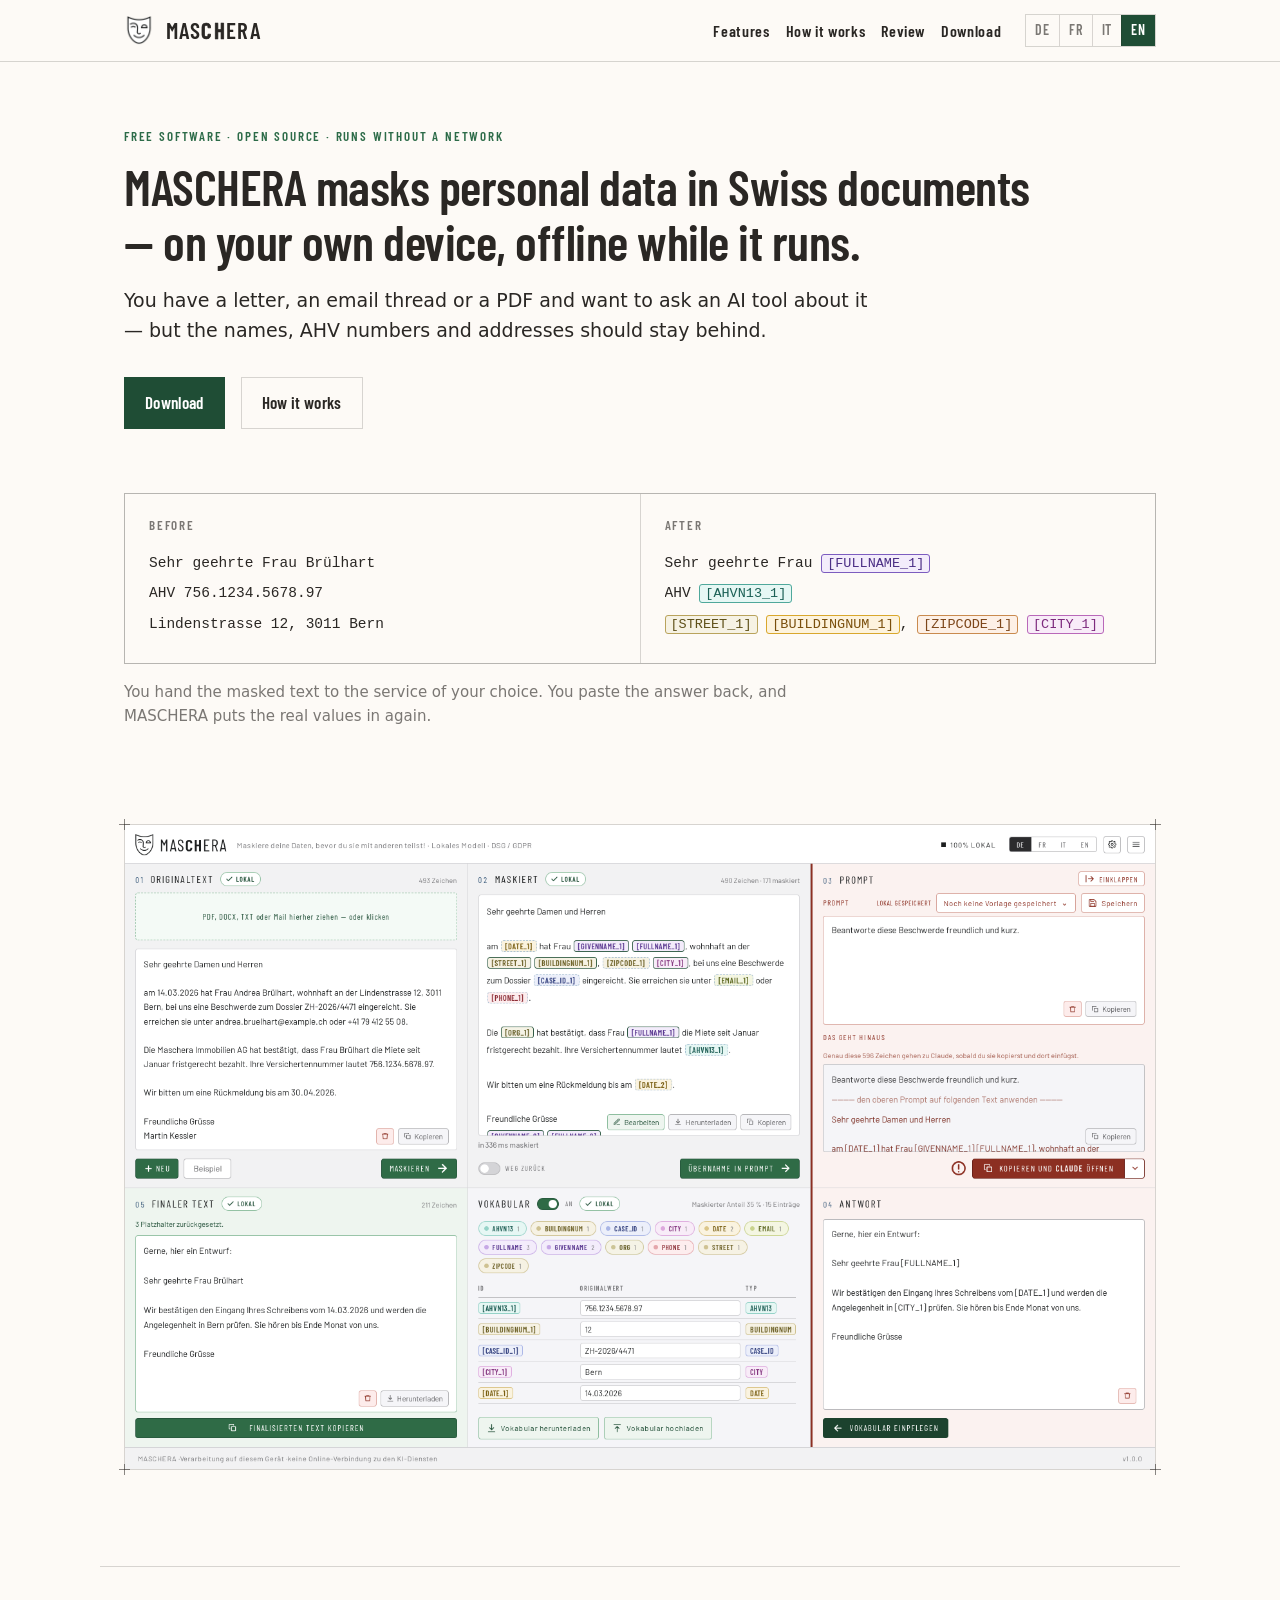
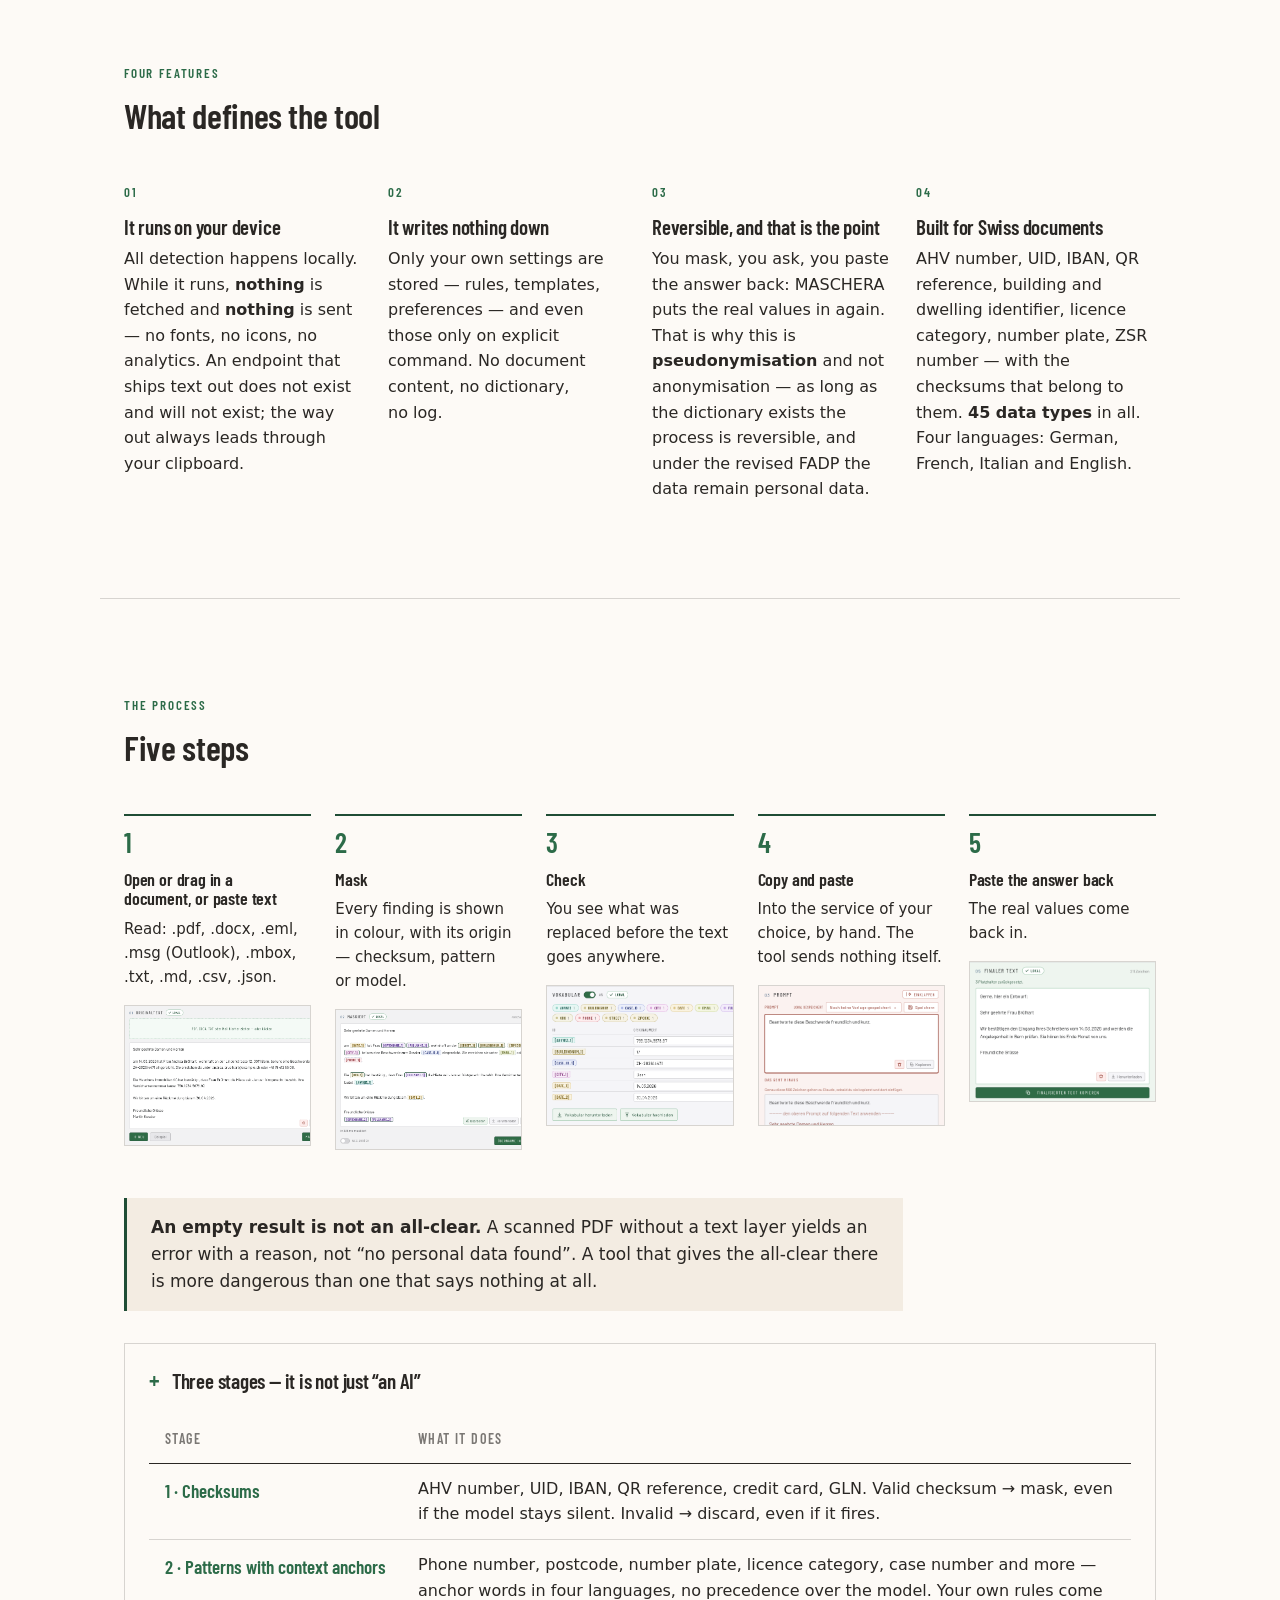
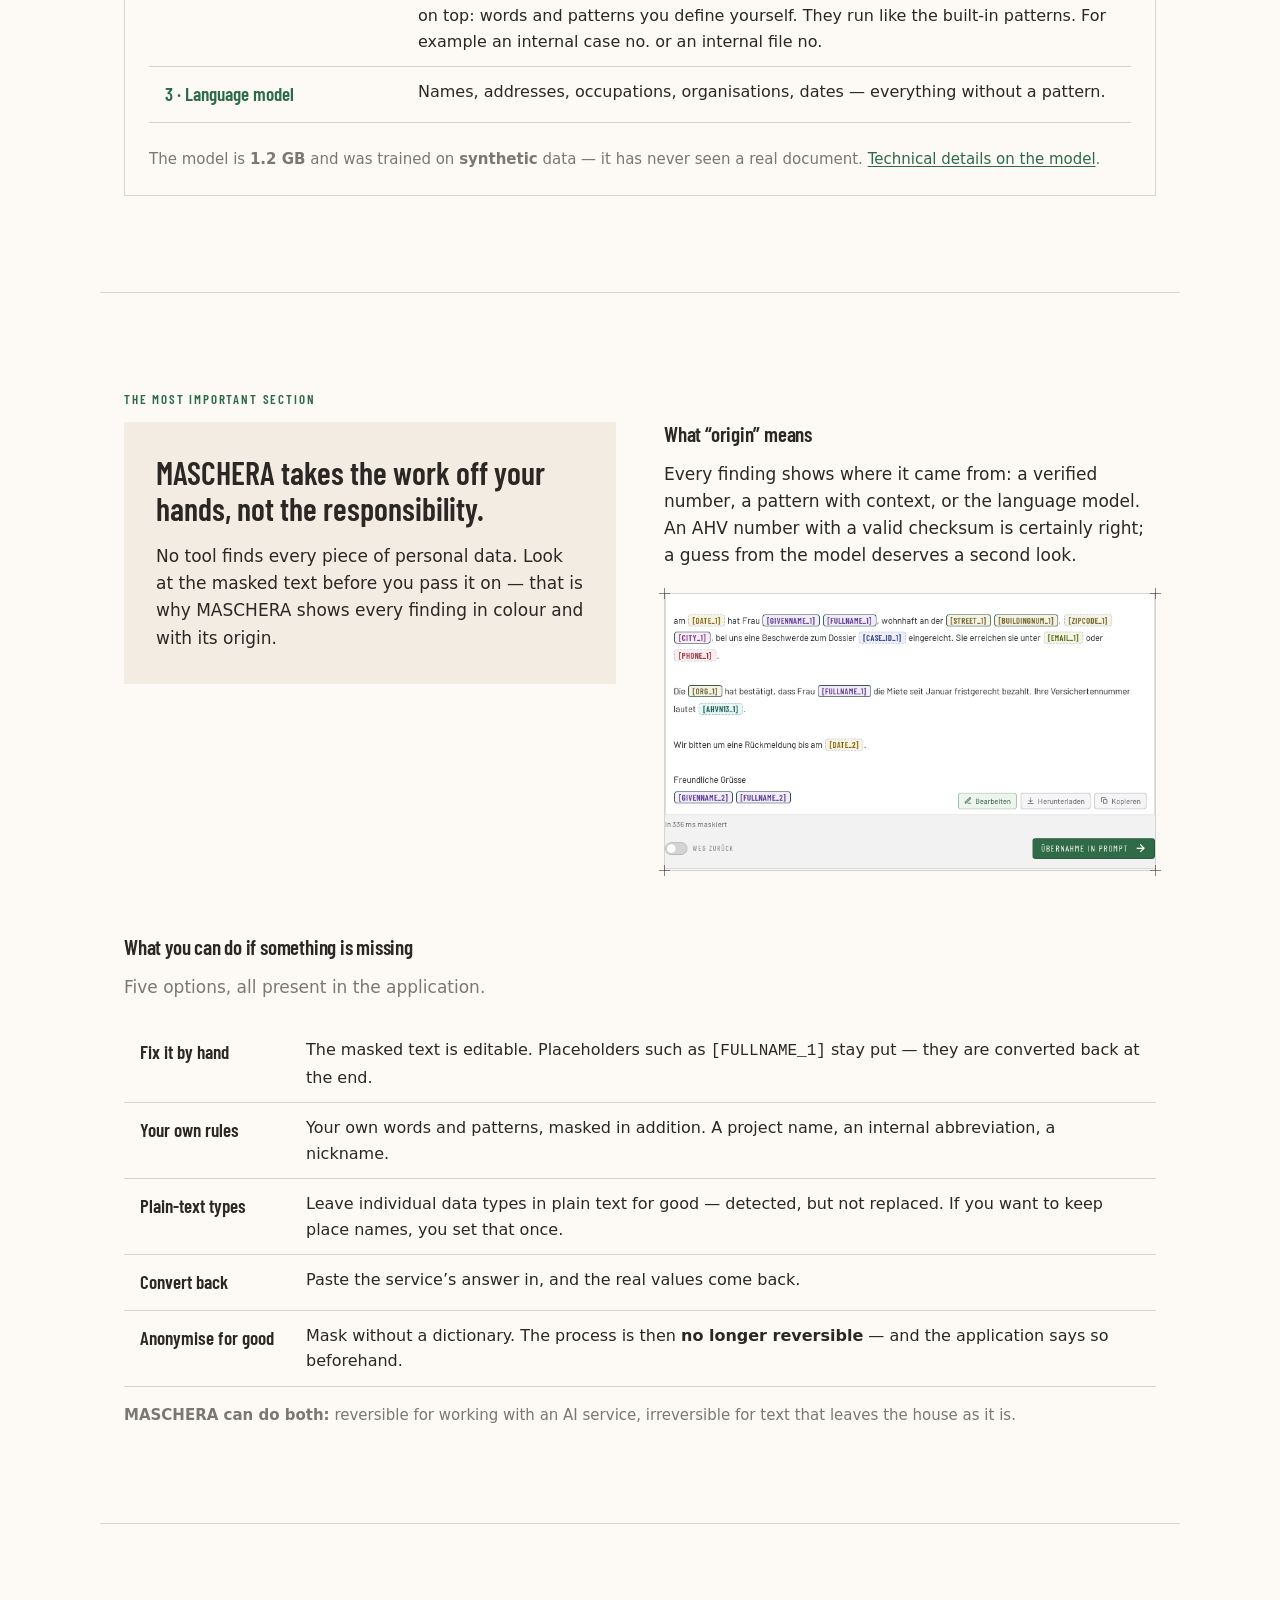
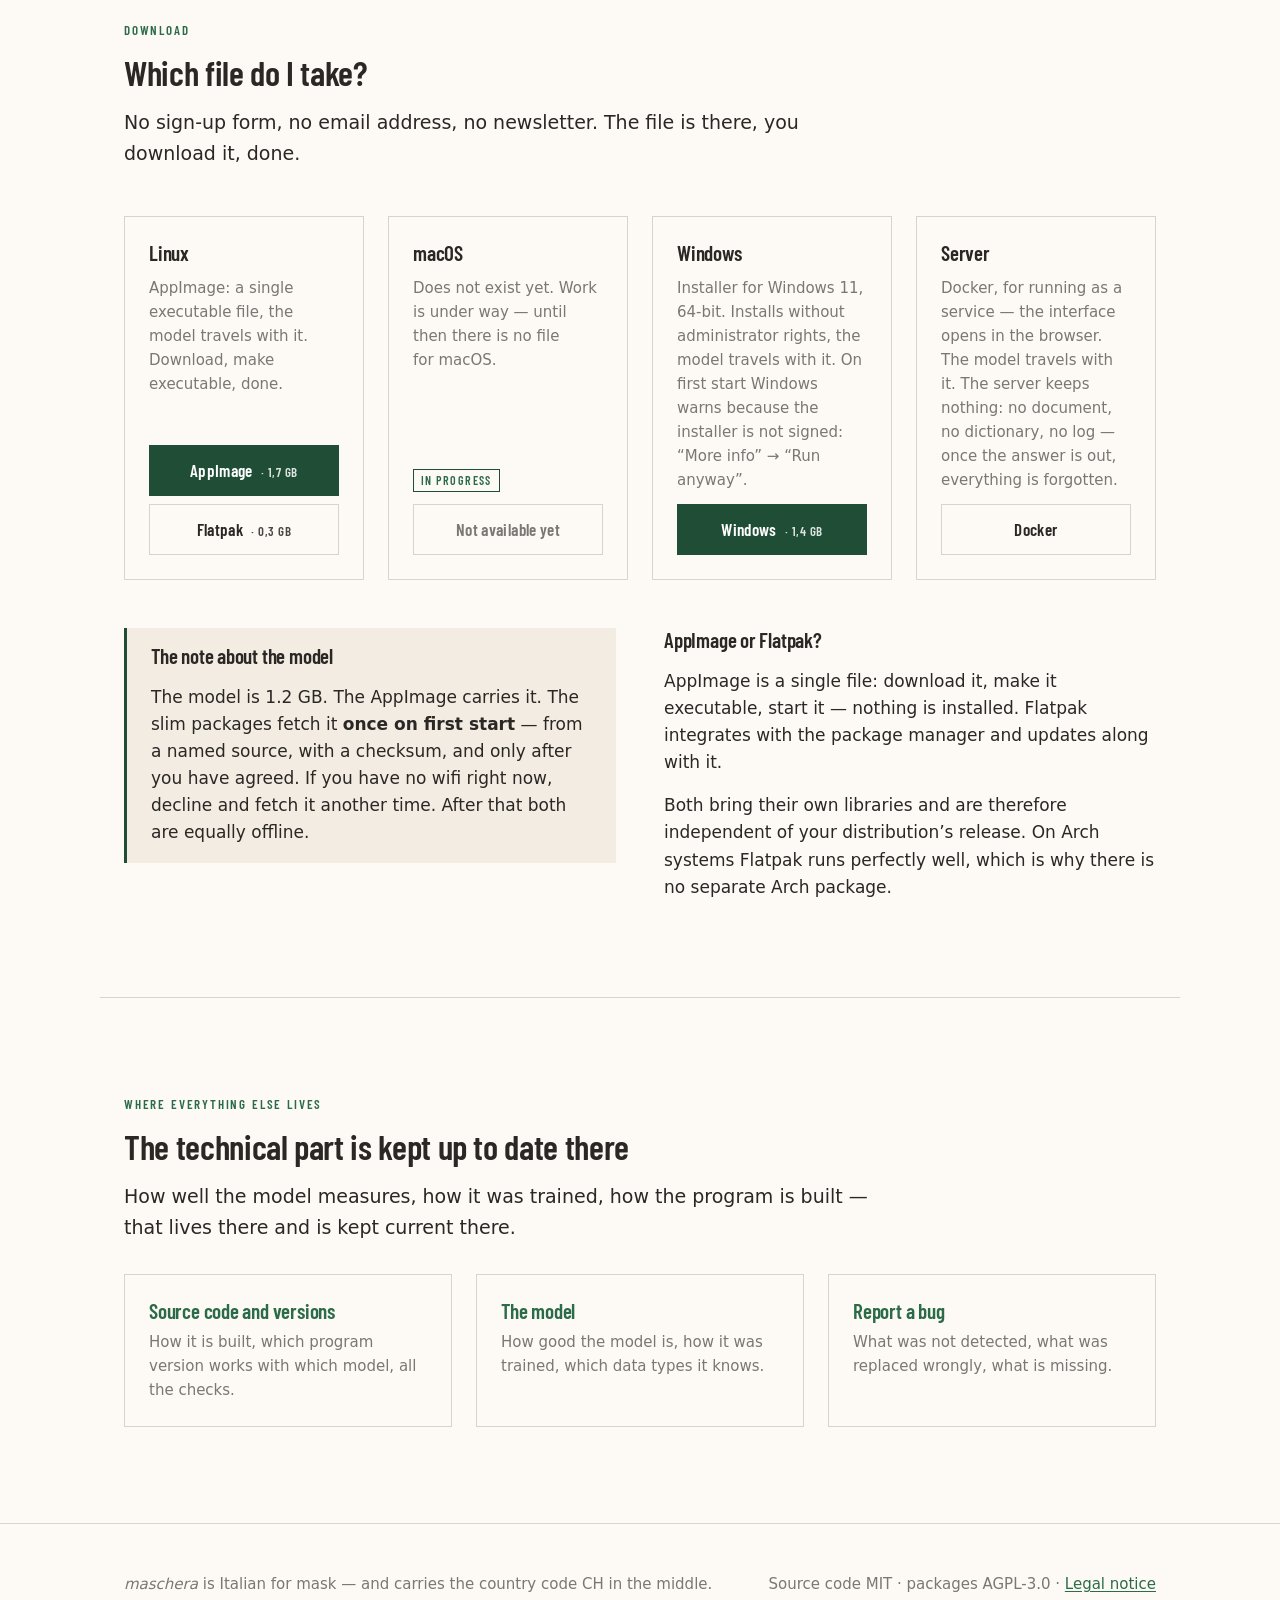
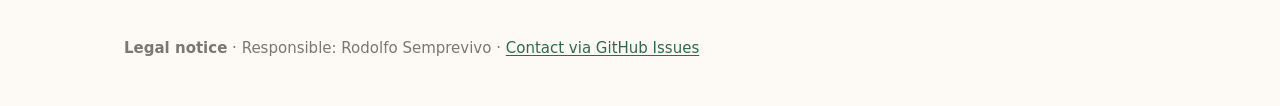
==== site/index.html @ a8950e05 "MASCHERA 1.0.0" ====
<!DOCTYPE html>
<html lang="de">
<head>
<meta charset="utf-8">
<meta name="viewport" content="width=device-width, initial-scale=1">
<title>MASCHERA — Personendaten maskieren, auf deinem Gerät</title>
<meta name="description" content="MASCHERA maskiert Personendaten in Schweizer Dokumenten — auf deinem Gerät, im Betrieb ohne Netzwerkverbindung.">
<link rel="icon" href="bilder/maske-icon.png" type="image/png">
<link rel="stylesheet" href="stil.css">
</head>
<body>

<header class="kopf">
  <div class="kopf-inhalt">
    <a class="marke" href="#oben">
      <img src="bilder/maske-icon.png" alt="">
      <span class="wortmarke">MAS<span class="ch">CH</span>ERA</span>
    </a>
    <nav class="kopf-navi" aria-label="Seitenabschnitte">
      <a href="#merkmale" data-i18n="nav.merkmale">Merkmale</a>
      <a href="#ablauf" data-i18n="nav.ablauf">Ablauf</a>
      <a href="#pruefen" data-i18n="nav.pruefen">Kontrolle</a>
      <a href="#herunterladen" data-i18n="nav.download">Herunterladen</a>
    </nav>
    <div class="sprachen" role="group" aria-label="Sprache / Language">
      <button type="button" data-sprache="de" aria-pressed="true" lang="de">de</button>
      <button type="button" data-sprache="fr" aria-pressed="false" lang="fr">fr</button>
      <button type="button" data-sprache="it" aria-pressed="false" lang="it">it</button>
      <button type="button" data-sprache="en" aria-pressed="false" lang="en">en</button>
    </div>
  </div>
</header>

<main id="oben">

<!-- 1 · Kopf ─────────────────────────────────────────────────────────── -->
<section class="bereich" style="padding-top:var(--s16)">
  <p class="kicker" data-i18n="hero.kicker">Freie Software · Open Source · läuft ohne Netz</p>
  <h1 data-i18n="hero.titel">MASCHERA maskiert Personendaten in Schweizer Dokumenten — auf deinem Gerät, im Betrieb ohne Netzwerkverbindung.</h1>
  <p class="fuehrung" data-i18n="hero.lead">Du hast ein Schreiben, einen Mailverlauf oder ein PDF und willst ein KI-Werkzeug darüber fragen — aber die Namen, AHV-Nummern und Adressen sollen nicht mit.</p>
  <p style="display:flex;gap:var(--s4);flex-wrap:wrap;margin-top:var(--s8)">
    <a class="knopf" href="#herunterladen" data-i18n="hero.knopf1">Herunterladen</a>
    <a class="knopf zweit" href="#ablauf" data-i18n="hero.knopf2">Wie es funktioniert</a>
  </p>

  <!-- 2 · Vorher / Nachher -->
  <div class="beispiel" style="margin-top:var(--s16)">
    <div>
      <h3 data-i18n="bsp.vorher">Vorher</h3>
      <div class="zeile">Sehr geehrte Frau Brülhart</div>
      <div class="zeile">AHV 756.1234.5678.97</div>
      <div class="zeile">Lindenstrasse 12, 3011 Bern</div>
    </div>
    <div>
      <h3 data-i18n="bsp.nachher">Nachher</h3>
      <div class="zeile">Sehr geehrte Frau <mark class="platz p-name">[FULLNAME_1]</mark></div>
      <div class="zeile">AHV <mark class="platz p-ahv">[AHVN13_1]</mark></div>
      <div class="zeile"><mark class="platz p-street">[STREET_1]</mark> <mark class="platz p-num">[BUILDINGNUM_1]</mark>, <mark class="platz p-zip">[ZIPCODE_1]</mark> <mark class="platz p-city">[CITY_1]</mark></div>
    </div>
  </div>
  <p class="klein leise" style="margin-top:var(--s4);max-width:70ch" data-i18n="bsp.unten">Den maskierten Text gibst du dem Dienst deiner Wahl. Die Antwort fügst du zurück ein, und MASCHERA setzt die echten Werte wieder ein.</p>
</section>

<!-- 3 · Schirmbild ───────────────────────────────────────────────────── -->
<section class="bereich" style="border-top:0;padding-top:0">
  <figure class="rahmen" style="margin:0">
    <i class="tl"></i><i class="tr"></i><i class="bl"></i><i class="br"></i>
    <picture>
      <source media="(prefers-color-scheme: dark)" srcset="bilder/dunkel/hero.png">
      <img class="schirm" src="bilder/hell/hero.png" alt="" data-i18n-attr="alt:bild.gross">
    </picture>
  </figure>
</section>

<!-- 4 · Vier Schlüsselmerkmale ───────────────────────────────────────── -->
<section class="bereich" id="merkmale">
  <p class="kicker" data-i18n="merkmale.kicker">Vier Merkmale</p>
  <h2 data-i18n="merkmale.titel">Was das Werkzeug ausmacht</h2>
  <div class="raster-4" style="margin-top:var(--s12)">
    <div class="merkmal">
      <span class="nr">01</span>
      <h3 data-i18n="m1.titel">Es läuft auf deinem Gerät</h3>
      <p data-i18n-html="m1.text">Die ganze Erkennung läuft lokal. Im Betrieb wird <strong>nichts</strong> nachgeladen und <strong>nichts</strong> gesendet — keine Schriften, keine Symbole, keine Statistik. Einen Endpunkt, der Text verschickt, gibt es nicht und wird es nicht geben; der Weg nach draussen führt immer über deine Zwischenablage.</p>
    </div>
    <div class="merkmal">
      <span class="nr">02</span>
      <h3 data-i18n="m2.titel">Es schreibt nichts auf</h3>
      <p data-i18n="m2.text">Gespeichert werden nur deine eigenen Einstellungen — Regeln, Vorlagen, Vorlieben —, und auch die nur auf ausdrücklichen Befehl. Kein Dokumentinhalt, kein Wörterbuch, kein Protokoll.</p>
    </div>
    <div class="merkmal">
      <span class="nr">03</span>
      <h3 data-i18n="m3.titel">Umkehrbar, und das ist der Sinn</h3>
      <p data-i18n-html="m3.text">Du maskierst, fragst, und fügst die Antwort zurück ein: MASCHERA setzt die echten Werte wieder ein. Deshalb heisst es <strong>Pseudonymisierung</strong> und nicht Anonymisierung — solange das Wörterbuch existiert, ist der Vorgang umkehrbar, und die Daten bleiben nach revDSG Personendaten.</p>
    </div>
    <div class="merkmal">
      <span class="nr">04</span>
      <h3 data-i18n="m4.titel">Für Schweizer Dokumente gebaut</h3>
      <p data-i18n-html="m4.text">AHV-Nummer, UID, IBAN, QR-Referenz, Gebäude- und Wohnungsidentifikator, Ausweiskategorie, Kontrollschild, ZSR-Nummer — mit den Prüfsummen, die dazugehören. <strong>45 Merkmalsarten</strong> insgesamt. Vier Sprachen: Deutsch, Französisch, Italienisch und Englisch.</p>
    </div>
  </div>
</section>

<!-- 5 · Ablauf ───────────────────────────────────────────────────────── -->
<section class="bereich" id="ablauf">
  <p class="kicker" data-i18n="ablauf.kicker">Der Ablauf</p>
  <h2 data-i18n="ablauf.titel">Fünf Schritte</h2>
  <div class="raster-5" style="margin-top:var(--s12)">
    <div class="schritt">
      <span class="nr">1</span>
      <h3 data-i18n="s1.titel">Dokument öffnen bzw. reinziehen oder Text einfügen</h3>
      <p data-i18n="s1.text">Gelesen werden .pdf, .docx, .eml, .msg (Outlook), .mbox, .txt, .md, .csv, .json.</p>
      <picture>
        <source media="(prefers-color-scheme: dark)" srcset="bilder/dunkel/schritt1.png">
        <img class="schirm" src="bilder/hell/schritt1.png" alt="">
      </picture>
    </div>
    <div class="schritt">
      <span class="nr">2</span>
      <h3 data-i18n="s2.titel">Maskieren</h3>
      <p data-i18n="s2.text">Jede Fundstelle wird farbig angezeigt, mit ihrer Herkunft — Prüfsumme, Muster oder Modell.</p>
      <picture>
        <source media="(prefers-color-scheme: dark)" srcset="bilder/dunkel/schritt2.png">
        <img class="schirm" src="bilder/hell/schritt2.png" alt="">
      </picture>
    </div>
    <div class="schritt">
      <span class="nr">3</span>
      <h3 data-i18n="s3.titel">Prüfen</h3>
      <p data-i18n="s3.text">Du siehst, was ersetzt wurde, bevor der Text irgendwohin geht.</p>
      <picture>
        <source media="(prefers-color-scheme: dark)" srcset="bilder/dunkel/schritt3.png">
        <img class="schirm" src="bilder/hell/schritt3.png" alt="">
      </picture>
    </div>
    <div class="schritt">
      <span class="nr">4</span>
      <h3 data-i18n="s4.titel">Kopieren und einfügen</h3>
      <p data-i18n="s4.text">Beim Dienst deiner Wahl, von Hand. Das Werkzeug schickt nichts selbst.</p>
      <picture>
        <source media="(prefers-color-scheme: dark)" srcset="bilder/dunkel/schritt4.png">
        <img class="schirm" src="bilder/hell/schritt4.png" alt="">
      </picture>
    </div>
    <div class="schritt">
      <span class="nr">5</span>
      <h3 data-i18n="s5.titel">Antwort zurück einfügen</h3>
      <p data-i18n="s5.text">Die echten Werte kommen wieder herein.</p>
      <picture>
        <source media="(prefers-color-scheme: dark)" srcset="bilder/dunkel/schritt5.png">
        <img class="schirm" src="bilder/hell/schritt5.png" alt="">
      </picture>
    </div>
  </div>

  <div class="hinweis" style="margin-top:var(--s12);max-width:72ch">
    <p data-i18n-html="ablauf.leer"><strong>Ein leerer Befund ist keine Entwarnung.</strong> Ein gescanntes PDF ohne Textebene ergibt einen Fehler mit Begründung, nicht «keine Personendaten gefunden». Ein Werkzeug, das dort Entwarnung gibt, ist gefährlicher als eines, das gar nichts sagt.</p>
  </div>

  <!-- 6 · Drei Stufen -->
  <div class="stufen" style="margin-top:var(--s8)">
    <h3 class="stufen-titel" data-i18n="stufen.titel">Drei Stufen — es ist nicht bloss «eine KI»</h3>
    <table style="margin-top:var(--s6)">
      <thead>
        <tr><th data-i18n="stufen.th1">Stufe</th><th data-i18n="stufen.th2">Was sie tut</th></tr>
      </thead>
      <tbody>
        <tr><td class="stufe" data-i18n="stufen.1t">1 · Prüfsummen</td><td data-i18n="stufen.1b">AHV-Nummer, UID, IBAN, QR-Referenz, Kreditkarte, GLN. Gültige Prüfsumme → maskieren, auch wenn das Modell schweigt. Ungültige → verwerfen, auch wenn es anschlägt.</td></tr>
        <tr><td class="stufe" data-i18n="stufen.2t">2 · Muster mit Kontextanker</td><td data-i18n-html="stufen.2b">Telefonnummer, Postleitzahl, Kontrollschild, Ausweiskategorie, Fallnummer und weitere — viersprachige Ankerwörter, kein Vorrang vor dem Modell. Dazu kommen deine eigenen Regeln: Wörter und Muster, die du selbst festlegst. Sie laufen wie die eingebauten Muster. Beispiele sind interne Fall-Nr. oder interne Dossier-Nr. etc.</td></tr>
        <tr><td class="stufe" data-i18n="stufen.3t">3 · Sprachmodell</td><td data-i18n="stufen.3b">Namen, Adressen, Berufe, Organisationen, Daten — alles, was kein Muster hat.</td></tr>
      </tbody>
    </table>
    <p class="klein leise" style="margin-top:var(--s6)" data-i18n-html="stufen.modell">Das Modell ist <strong>1,2 GB</strong> gross und wurde auf <strong>synthetischen</strong> Daten trainiert — es hat nie ein echtes Dokument gesehen. <a href="#verweise">Technische Angaben zum Modell</a>.</p>
  </div>
</section>

<!-- 7 · Du prüfst nach ───────────────────────────────────────────────── -->
<section class="bereich" id="pruefen">
  <p class="kicker" data-i18n="pruefen.kicker">Der wichtigste Abschnitt</p>
  <div class="raster-2">
    <blockquote class="verantwortung">
      <p data-i18n="pruefen.satz">MASCHERA nimmt dir die Arbeit ab, nicht die Verantwortung.</p>
      <p data-i18n="pruefen.text">Kein Werkzeug findet jedes Personendatum. Sieh den maskierten Text an, bevor du ihn weitergibst — dafür zeigt MASCHERA jede Fundstelle farbig und mit ihrer Herkunft.</p>
    </blockquote>
    <div>
      <h3 data-i18n="herkunft.titel">Was «Herkunft» heisst</h3>
      <p data-i18n="herkunft.text">Jede Fundstelle zeigt, woher sie stammt: aus einer geprüften Nummer, aus einem Muster mit Kontext, oder aus dem Sprachmodell. Eine AHV-Nummer mit gültiger Prüfsumme ist sicher richtig erkannt, eine Modellvermutung verdient den zweiten Blick.</p>
      <figure class="rahmen" style="margin:var(--s6) 0 0">
        <i class="tl"></i><i class="tr"></i><i class="bl"></i><i class="br"></i>
        <picture>
          <source media="(prefers-color-scheme: dark)" srcset="bilder/dunkel/herkunft.png">
          <img class="schirm" src="bilder/hell/herkunft.png" alt="" data-i18n-attr="alt:bild.herkunft">
        </picture>
      </figure>
    </div>
  </div>

  <h3 style="margin-top:var(--s16)" data-i18n="moegl.titel">Was du tun kannst, wenn etwas fehlt</h3>
  <p class="leise" style="max-width:66ch" data-i18n="moegl.lead">Fünf Möglichkeiten, alle in der Anwendung vorhanden.</p>
  <table style="margin-top:var(--s6)">
    <tbody>
      <tr><td class="moegl" data-i18n="mo1t">Von Hand nachbessern</td><td data-i18n-html="mo1b">Der maskierte Text ist bearbeitbar. Platzhalter wie <code>[FULLNAME_1]</code> bleiben stehen — sie werden am Ende zurückgewandelt.</td></tr>
      <tr><td class="moegl" data-i18n="mo2t">Eigene Regeln</td><td data-i18n="mo2b">Eigene Wörter und Muster, die zusätzlich maskiert werden. Ein Projektname, ein internes Kürzel, ein Spitzname.</td></tr>
      <tr><td class="moegl" data-i18n="mo3t">Klartext-Typen</td><td data-i18n="mo3b">Einzelne Merkmalsarten dauerhaft im Klartext lassen — erkannt, aber nicht ersetzt. Wer Ortschaften stehenlassen will, stellt das einmal ein.</td></tr>
      <tr><td class="moegl" data-i18n="mo4t">Zurückwandeln</td><td data-i18n="mo4b">Die Antwort des Dienstes einfügen, und die echten Werte kommen wieder herein.</td></tr>
      <tr><td class="moegl" data-i18n="mo5t">Endgültig anonymisieren</td><td data-i18n-html="mo5b">Ohne Wörterbuch maskieren. Dann ist der Vorgang <strong>nicht mehr umkehrbar</strong> — und die Anwendung sagt das vorher.</td></tr>
    </tbody>
  </table>
  <p class="klein leise" style="margin-top:var(--s4)" data-i18n-html="moegl.beides"><strong>MASCHERA kann beides:</strong> umkehrbar für die Arbeit mit einem KI-Dienst, unumkehrbar für einen Text, der so aus dem Haus geht.</p>
</section>

<!-- 8 · Herunterladen ────────────────────────────────────────────────── -->
<section class="bereich" id="herunterladen">
  <p class="kicker" data-i18n="dl.kicker">Herunterladen</p>
  <h2 data-i18n="dl.titel">Welche Datei nehme ich?</h2>
  <p class="fuehrung" data-i18n="dl.lead">Kein Anmeldeformular, keine E-Mail-Abfrage, kein Newsletter. Die Datei liegt da, man lädt sie herunter, fertig.</p>

  <div class="pakete" style="margin-top:var(--s12)">
    <div class="paket">
      <h3>Linux</h3>
      <p class="zeug" data-i18n="dl.linux">AppImage: eine einzige ausführbare Datei, das Modell fährt mit. Herunterladen, ausführbar machen, fertig.</p>
      <div class="knopfstapel">
        <a class="knopf" href="https://github.com/semprerudi/maschera/releases/latest/download/MASCHERA-latest-x86_64.AppImage" data-datei="appimage">AppImage<span class="groesse">1,7 GB</span></a>
        <a class="knopf zweit" href="https://github.com/semprerudi/maschera/releases/latest/download/MASCHERA-latest-x86_64.flatpak" data-datei="flatpak">Flatpak<span class="groesse">0,3 GB</span></a>
      </div>
    </div>

    <div class="paket">
      <h3>macOS</h3>
      <p class="zeug" data-i18n="dl.mac">Gibt es noch nicht. Es wird daran gearbeitet — bis dahin gibt es keine Datei für macOS.</p>
      <span class="marke-arbeit" data-i18n="dl.arbeit">In Arbeit</span>
      <a class="knopf" aria-disabled="true" href="#" data-i18n="dl.nochnicht">Noch nicht verfügbar</a>
    </div>

    <div class="paket">
      <h3>Windows</h3>
      <p class="zeug" data-i18n="dl.win">Installer für Windows 11, 64 Bit. Installiert ohne Administratorrechte, das Modell fährt mit. Beim ersten Start warnt Windows, weil der Installer nicht signiert ist: «Weitere Informationen» → «Trotzdem ausführen».</p>
      <div class="knopfstapel">
        <a class="knopf" href="https://github.com/semprerudi/maschera/releases/latest/download/MASCHERA-latest-x64-setup.exe" data-datei="windows">Windows<span class="groesse">1,4 GB</span></a>
      </div>
    </div>

    <div class="paket">
      <h3 data-i18n="dl.serverTitel">Server</h3>
      <p class="zeug" data-i18n="dl.server">Docker, für den Betrieb als Dienst — die Oberfläche öffnet sich im Browser. Das Modell fährt mit. Der Server speichert nichts bei sich: kein Dokument, kein Wörterbuch, kein Protokoll — nach der Antwort ist alles wieder vergessen.</p>
      <a class="knopf zweit" href="https://github.com/semprerudi/maschera">Docker</a>
    </div>
  </div>

  <div class="raster-2" style="margin-top:var(--s12)">
    <div class="hinweis">
      <h3 data-i18n="dl.modellTitel">Der Hinweis zum Modell</h3>
      <p data-i18n-html="dl.modell">Das Modell ist 1,2 GB gross. Die AppImage trägt es mit. Die schlanken Pakete holen es <strong>einmal beim ersten Start</strong> — aus einer benannten Quelle, mit Prüfsumme, und erst nachdem du zugestimmt hast. Wer gerade kein WLAN hat, lehnt ab und holt es ein andermal. Danach ist beides gleich offline.</p>
    </div>
    <div>
      <h3 data-i18n="dl.archTitel">AppImage oder Flatpak?</h3>
      <p data-i18n="dl.arch1">AppImage ist eine einzige Datei: herunterladen, ausführbar machen, starten — nichts wird installiert. Flatpak fügt sich in die Paketverwaltung ein und aktualisiert sich mit ihr.</p>
      <p data-i18n-html="dl.arch2">Beide bringen ihre eigenen Bibliotheken mit und sind damit unabhängig von der Ausgabe deiner Verteilung. Auf Arch-Systemen läuft Flatpak bestens; ein eigenes Arch-Paket gibt es darum nicht.</p>
    </div>
  </div>
</section>

<!-- 9 · Verweise ─────────────────────────────────────────────────────── -->
<section class="bereich" id="verweise">
  <p class="kicker" data-i18n="verweise.kicker">Wo alles andere steht</p>
  <h2 data-i18n="verweise.titel">Das Technische wird dort gepflegt</h2>
  <p class="fuehrung" data-i18n="verweise.lead">Wie gut das Modell misst, wie es trainiert wurde, wie das Programm gebaut ist — das steht dort und wird dort aktuell gehalten.</p>
  <div class="raster-3" style="margin-top:var(--s8)">
    <a class="verweis" href="https://github.com/semprerudi/maschera">
      <h3 data-i18n="v1t">Quellcode und Fassungen</h3>
      <p data-i18n="v1b">Wie es gebaut ist, welche Programmfassung mit welchem Modell arbeitet, alle Prüfungen.</p>
    </a>
    <a class="verweis" href="https://huggingface.co/semprerudi/maschera-ch-v63b">
      <h3 data-i18n="v2t">Das Modell</h3>
      <p data-i18n="v2b">Wie gut das Modell ist, wie es trainiert wurde, welche Merkmalsarten es kennt.</p>
    </a>
    <a class="verweis" href="https://github.com/semprerudi/maschera/issues">
      <h3 data-i18n="v3t">Fehler melden</h3>
      <p data-i18n="v3b">Was nicht erkannt wurde, was falsch ersetzt wurde, was fehlt.</p>
    </a>
  </div>
</section>

</main>

<footer>
  <div class="bereich zeilen">
    <p data-i18n-html="fuss.name"><em>maschera</em> ist italienisch für Maske — und trägt die Landeskennung CH in der Mitte.</p>
    <p>
      <span data-i18n="fuss.lizenz">Quellcode MIT · Pakete AGPL-3.0</span> ·
      <a href="#impressum" data-i18n="fuss.impressum">Impressum</a>
    </p>
    <p id="impressum">
      <strong data-i18n="fuss.impressum">Impressum</strong> ·
      <span data-i18n="impressum.verantwortlich">Verantwortlich:</span>
      Rodolfo Semprevivo ·
      <a href="https://github.com/semprerudi/maschera/issues" data-i18n="impressum.kontakt">Kontakt über GitHub-Issues</a>
    </p>
  </div>
</footer>

<script src="sprachen.js"></script>
</body>
</html>
---- site/stil.css ----
/* MASCHERA — stil.css
   Ein Blatt für die ganze Seite. Nichts wird von aussen geladen.
   Farben und Masse stammen aus dem Stilblatt der Anwendung. */

/* ── Schriften ───────────────────────────────────────────────────────────
   Barlow und Barlow Condensed, dieselben Dateien wie in der Anwendung
   (SIL Open Font License, schriften/OFL.txt). Je Schnitt zwei Teilmengen:
   latin und latin-ext decken den amtlichen Zeichensatz der Schweizer
   Personenregister ab. ────────────────────────────────────────────── */

@font-face { font-family:"Barlow"; font-style:normal; font-weight:400;
  font-display:swap; src:url("schriften/Barlow-400-latin.woff2") format("woff2");
  unicode-range: U+0000-00FF, U+0131, U+0152-0153, U+02BB-02BC, U+02C6, U+02DA, U+02DC, U+0304, U+0308, U+0329, U+2000-206F, U+20AC, U+2122, U+2191, U+2193, U+2212, U+2215, U+FEFF, U+FFFD; }
@font-face { font-family:"Barlow"; font-style:normal; font-weight:400;
  font-display:swap; src:url("schriften/Barlow-400-latin-ext.woff2") format("woff2");
  unicode-range: U+0100-02BA, U+02BD-02C5, U+02C7-02CC, U+02CE-02D7, U+02DD-02FF, U+0304, U+0308, U+0329, U+1D00-1DBF, U+1E00-1E9F, U+1EF2-1EFF, U+2020, U+20A0-20AB, U+20AD-20C0, U+2113, U+2C60-2C7F, U+A720-A7FF; }
@font-face { font-family:"Barlow"; font-style:normal; font-weight:500;
  font-display:swap; src:url("schriften/Barlow-500-latin.woff2") format("woff2");
  unicode-range: U+0000-00FF, U+0131, U+0152-0153, U+02BB-02BC, U+02C6, U+02DA, U+02DC, U+0304, U+0308, U+0329, U+2000-206F, U+20AC, U+2122, U+2191, U+2193, U+2212, U+2215, U+FEFF, U+FFFD; }
@font-face { font-family:"Barlow"; font-style:normal; font-weight:500;
  font-display:swap; src:url("schriften/Barlow-500-latin-ext.woff2") format("woff2");
  unicode-range: U+0100-02BA, U+02BD-02C5, U+02C7-02CC, U+02CE-02D7, U+02DD-02FF, U+0304, U+0308, U+0329, U+1D00-1DBF, U+1E00-1E9F, U+1EF2-1EFF, U+2020, U+20A0-20AB, U+20AD-20C0, U+2113, U+2C60-2C7F, U+A720-A7FF; }
@font-face { font-family:"Barlow"; font-style:normal; font-weight:700;
  font-display:swap; src:url("schriften/Barlow-700-latin.woff2") format("woff2");
  unicode-range: U+0000-00FF, U+0131, U+0152-0153, U+02BB-02BC, U+02C6, U+02DA, U+02DC, U+0304, U+0308, U+0329, U+2000-206F, U+20AC, U+2122, U+2191, U+2193, U+2212, U+2215, U+FEFF, U+FFFD; }
@font-face { font-family:"Barlow"; font-style:normal; font-weight:700;
  font-display:swap; src:url("schriften/Barlow-700-latin-ext.woff2") format("woff2");
  unicode-range: U+0100-02BA, U+02BD-02C5, U+02C7-02CC, U+02CE-02D7, U+02DD-02FF, U+0304, U+0308, U+0329, U+1D00-1DBF, U+1E00-1E9F, U+1EF2-1EFF, U+2020, U+20A0-20AB, U+20AD-20C0, U+2113, U+2C60-2C7F, U+A720-A7FF; }
@font-face { font-family:"Barlow Condensed"; font-style:normal; font-weight:600;
  font-display:swap; src:url("schriften/BarlowCondensed-600-latin.woff2") format("woff2");
  unicode-range: U+0000-00FF, U+0131, U+0152-0153, U+02BB-02BC, U+02C6, U+02DA, U+02DC, U+0304, U+0308, U+0329, U+2000-206F, U+20AC, U+2122, U+2191, U+2193, U+2212, U+2215, U+FEFF, U+FFFD; }
@font-face { font-family:"Barlow Condensed"; font-style:normal; font-weight:600;
  font-display:swap; src:url("schriften/BarlowCondensed-600-latin-ext.woff2") format("woff2");
  unicode-range: U+0100-02BA, U+02BD-02C5, U+02C7-02CC, U+02CE-02D7, U+02DD-02FF, U+0304, U+0308, U+0329, U+1D00-1DBF, U+1E00-1E9F, U+1EF2-1EFF, U+2020, U+20A0-20AB, U+20AD-20C0, U+2113, U+2C60-2C7F, U+A720-A7FF; }

:root {
  --bg: #fdfaf6;
  --flaeche: #f3ece2;
  --text: #2a2724;
  --akzent: #1f4d35;
  --akzent-dunkel: #2c6b48;
  --akzent-hell: #e6efe8;
  --mint: #dcecdf;
  --mint-linie: #7ba98c;
  --linie: color-mix(in srgb, #2a2724 18%, transparent);
  --leise: color-mix(in srgb, #2a2724 62%, transparent);

  --schrift-text: "Barlow", system-ui, -apple-system, "Segoe UI", sans-serif;
  --schrift-titel: "Barlow Condensed", "Barlow", system-ui, sans-serif;

  --breite: 1080px;
  --s1: 4px; --s2: 8px; --s3: 12px; --s4: 16px; --s6: 24px; --s8: 32px;
  --s12: 48px; --s16: 64px; --s24: 96px;
}

@media (prefers-color-scheme: dark) {
  :root {
    --bg: #191a18;
    --flaeche: #22241f;
    --text: #eeeae3;
    --akzent: #6f9d7f;
    --akzent-dunkel: #9cc4a8;
    --akzent-hell: #23301f;
    --mint: #24302a;
    --mint-linie: #6f9d7f;
    --linie: color-mix(in srgb, #eeeae3 20%, transparent);
    --leise: color-mix(in srgb, #eeeae3 66%, transparent);
  }
}

*, *::before, *::after { box-sizing: border-box; }

picture { display: block; }

html { scroll-behavior: smooth; }
@media (prefers-reduced-motion: reduce) { html { scroll-behavior: auto; } }

body {
  margin: 0;
  background: var(--bg);
  color: var(--text);
  font-family: var(--schrift-text);
  font-size: 17px;
  line-height: 1.6;
  -webkit-font-smoothing: antialiased;
}

h1, h2, h3, h4 {
  font-family: var(--schrift-titel);
  font-weight: 600;
  line-height: 1.1;
  letter-spacing: -0.01em;
  margin: 0 0 var(--s4);
  text-wrap: balance;
}
h1 { font-size: clamp(30px, 4.4vw, 50px); }
h2 { font-size: clamp(25px, 3.1vw, 35px); }
h3 { font-size: 21px; }
p { margin: 0 0 var(--s4); text-wrap: pretty; }
p:last-child { margin-bottom: 0; }

a { color: var(--akzent-dunkel); text-decoration: underline; text-underline-offset: 2px; }
a:hover { color: var(--akzent); }
:focus-visible { outline: 2px solid var(--akzent); outline-offset: 2px; }
::selection { background: color-mix(in srgb, var(--akzent) 28%, transparent); }

.bereich { max-width: var(--breite); margin: 0 auto; padding-left: var(--s6); padding-right: var(--s6); }
section { padding-top: var(--s24); padding-bottom: var(--s24); border-top: 1px solid var(--linie); }
section:first-of-type { border-top: 0; }
.kicker {
  font-family: var(--schrift-titel);
  font-size: 13px; letter-spacing: 0.14em; text-transform: uppercase;
  color: var(--akzent-dunkel); margin: 0 0 var(--s3);
}
.fuehrung { font-size: 19px; max-width: 62ch; color: var(--text); }
.leise { color: var(--leise); }
.klein { font-size: 15px; }

/* ── Wireframe-Rahmen ──────────────────────────────────────────────── */
.rahmen { position: relative; border: 1px solid var(--linie); border-radius: 0; }
.rahmen > i {
  position: absolute; width: 11px; height: 11px;
  color: color-mix(in srgb, var(--text) 55%, transparent);
}
.rahmen > i::before, .rahmen > i::after { content: ""; position: absolute; background: currentColor; }
.rahmen > i::before { left: 5px; top: 0; width: 1px; height: 100%; }
.rahmen > i::after  { top: 5px; left: 0; width: 100%; height: 1px; }
.rahmen > i.tl { top: -6px; left: -6px; }
.rahmen > i.tr { top: -6px; right: -6px; }
.rahmen > i.bl { bottom: -6px; left: -6px; }
.rahmen > i.br { bottom: -6px; right: -6px; }

/* ── Kopf ──────────────────────────────────────────────────────────── */
.kopf {
  position: sticky; top: 0; z-index: 20;
  background: color-mix(in srgb, var(--bg) 92%, transparent);
  backdrop-filter: blur(6px);
  border-bottom: 1px solid var(--linie);
}
.kopf-inhalt {
  max-width: var(--breite); margin: 0 auto; padding: var(--s3) var(--s6);
  display: flex; align-items: center; gap: var(--s6);
}
.marke { display: flex; align-items: center; gap: var(--s3); text-decoration: none; color: inherit; margin-right: auto; }
.marke img { width: 30px; height: 30px; display: block; }
@media (prefers-color-scheme: dark) { .marke img { filter: invert(1); } }
.wortmarke { font-family: var(--schrift-titel); font-size: 23px; letter-spacing: 0.06em; font-weight: 500; }
/* Gleiche Schriftstärke für alle Zeichen — CH wird über die Strichbreite
   fett gemacht, damit Versalhöhe und Breite unverändert bleiben. */
.ch { color: inherit; font-weight: inherit; -webkit-text-stroke: 0.7px currentColor; }
.kopf-navi { display: flex; gap: var(--s4); }
.kopf-navi a { font-family: var(--schrift-titel); font-size: 16px; letter-spacing: 0.04em; text-decoration: none; color: var(--text); }
.kopf-navi a:hover { color: var(--akzent-dunkel); }
@media (max-width: 860px) { .kopf-navi { display: none; } }

.sprachen { display: flex; border: 1px solid var(--linie); }
.sprachen button {
  font: inherit; font-family: var(--schrift-titel); font-size: 14px; letter-spacing: 0.06em;
  text-transform: uppercase; background: none; border: 0; border-left: 1px solid var(--linie);
  color: var(--leise); padding: 4px 9px; cursor: pointer;
}
.sprachen button:first-child { border-left: 0; }
.sprachen button:hover { background: color-mix(in srgb, var(--akzent) 12%, transparent); color: var(--text); }
.sprachen button[aria-pressed="true"] { background: var(--akzent); color: #fff; }
.kopf-navi a:hover, a:hover { color: #14351f; }

/* ── Knöpfe ────────────────────────────────────────────────────────── */
.knopf {
  position: relative; display: inline-flex; align-items: center; justify-content: center; gap: var(--s2);
  font-family: var(--schrift-titel); font-weight: 600; font-size: 17px; letter-spacing: 0.02em;
  padding: 11px 20px; border: 1px solid var(--akzent); background: var(--akzent); color: #fff;
  text-decoration: none; border-radius: 0; cursor: pointer;
  text-align: center; align-self: start; min-height: 49px;
}
.knopf:hover { background: #14351f; border-color: #14351f; color: #fff; }
.knopf.zweit { font-weight: 600; }
.knopf .groesse { font-weight: 400; font-size: 14px; letter-spacing: 0.04em; opacity: 0.85; }
.knopf:has(.groesse) { align-items: baseline; }
.knopf .groesse::before { content: "· "; }
.knopf.zweit { background: none; color: var(--text); border-color: var(--linie); }
.knopf.zweit:hover { background: color-mix(in srgb, var(--akzent) 12%, transparent); color: var(--text); border-color: var(--akzent); }

/* ── Vorher / Nachher ──────────────────────────────────────────────── */
.beispiel { display: grid; grid-template-columns: 1fr 1fr; gap: 1px; background: var(--linie); border: 1px solid var(--linie); }
.beispiel > div { background: var(--bg); padding: var(--s6); }
.beispiel h3 { font-size: 13px; letter-spacing: 0.14em; text-transform: uppercase; color: var(--leise); margin-bottom: var(--s4); }
.zeile { font-family: ui-monospace, "SFMono-Regular", Menlo, Consolas, monospace; font-size: 14.5px; line-height: 2.1; white-space: nowrap; overflow-x: auto; }
/* Farbige Fundstellen wie in der Anwendung: ein Farbton je Merkmalsart */
mark.platz {
  background: var(--mint); color: var(--akzent-dunkel);
  padding: 1px 5px; border: 1px solid var(--mint-linie); border-radius: 3px;
  font-size: 13.5px; white-space: nowrap;
}
mark.p-name   { background: #f3ecfb; border-color: #7c5cbf; color: #4b2e85; }
mark.p-ahv    { background: #e6f7f4; border-color: #4fa89b; color: #1b6055; }
mark.p-street { background: #f6f2e4; border-color: #b9a35c; color: #5f5019; }
mark.p-num    { background: #fdf3dd; border-color: #d9a72c; color: #7a4f0c; }
mark.p-zip    { background: #fdf0e6; border-color: #c98a4e; color: #7d461a; }
mark.p-city   { background: #f8ecf8; border-color: #b968b9; color: #7d2a7d; }
@media (prefers-color-scheme: dark) {
  mark.platz { background: color-mix(in srgb, currentColor 16%, transparent); }
  mark.p-name   { color: #c3a8f0; border-color: #8a6bd0; }
  mark.p-ahv    { color: #86ccc0; border-color: #4fa89b; }
  mark.p-street { color: #cfbd7d; border-color: #b9a35c; }
  mark.p-num    { color: #e8c375; border-color: #d9a72c; }
  mark.p-zip    { color: #e0a97c; border-color: #c98a4e; }
  mark.p-city   { color: #dda2dd; border-color: #b968b9; }
}
@media (max-width: 720px) { .beispiel { grid-template-columns: 1fr; } }

/* ── Platzhalterbilder ─────────────────────────────────────────────── */
.platzhalter {
  display: flex; flex-direction: column; align-items: center; justify-content: center; gap: 6px;
  background: repeating-linear-gradient(135deg, transparent 0 9px, color-mix(in srgb, var(--text) 5%, transparent) 9px 10px);
  color: var(--leise); text-align: center; padding: var(--s6);
}
.schirm { display: block; width: 100%; height: auto; }
figure.rahmen .schirm { border: 0; }
.schritt .schirm { aspect-ratio: 4 / 3; object-fit: cover; object-position: top left; margin-top: var(--s4); border: 1px solid var(--linie); }

.platzhalter b { font-family: var(--schrift-titel); font-size: 15px; letter-spacing: 0.1em; text-transform: uppercase; color: var(--akzent-dunkel); }
.platzhalter span { font-size: 13px; }

/* ── Raster ────────────────────────────────────────────────────────── */
.raster-4 { display: grid; grid-template-columns: repeat(4, minmax(0, 1fr)); gap: var(--s8) var(--s6); }
.raster-3 { display: grid; grid-template-columns: repeat(3, minmax(0, 1fr)); gap: var(--s6); }
.raster-2 { display: grid; grid-template-columns: repeat(2, minmax(0, 1fr)); gap: var(--s12); align-items: start; }
.raster-5 { display: grid; grid-template-columns: repeat(5, minmax(0, 1fr)); gap: var(--s6); }
@media (max-width: 1000px) { .raster-4, .raster-5 { grid-template-columns: repeat(2, minmax(0, 1fr)); } }
@media (max-width: 720px) { .raster-2, .raster-3, .raster-4, .raster-5 { grid-template-columns: minmax(0, 1fr); } }

.merkmal h3 { margin-bottom: var(--s2); }
.merkmal .nr { font-family: var(--schrift-titel); font-size: 13px; letter-spacing: 0.14em; color: var(--akzent-dunkel); display: block; margin-bottom: var(--s3); }
.merkmal p { font-size: 16px; }

.schritt { border-top: 2px solid var(--akzent); padding-top: var(--s3); }
.schritt .nr { font-family: var(--schrift-titel); font-size: 28px; color: var(--akzent-dunkel); line-height: 1; }
.schritt h3 { font-size: 18px; margin: var(--s2) 0 var(--s2); }
.schritt p { font-size: 15px; }
.schritt .platzhalter { aspect-ratio: 4 / 3; margin-top: var(--s4); }

/* ── Tabellen ──────────────────────────────────────────────────────── */
table { width: 100%; border-collapse: collapse; font-size: 16px; }
th, td { text-align: left; vertical-align: top; padding: var(--s3) var(--s4); border-bottom: 1px solid var(--linie); }
thead th { font-family: var(--schrift-titel); font-size: 14px; letter-spacing: 0.1em; text-transform: uppercase; color: var(--leise); border-bottom: 1px solid var(--text); }
td.stufe, td.moegl { font-family: var(--schrift-titel); font-size: 19px; white-space: nowrap; }
td.stufe { color: var(--akzent-dunkel); }

.stufen { border: 1px solid var(--linie); padding: var(--s6); }
.stufen-titel {
  margin: 0 0 var(--s4); font-size: 21px;
  display: flex; align-items: baseline; gap: var(--s3);
}
.stufen-titel::before { content: "+"; color: var(--akzent-dunkel); font-size: 24px; line-height: 1; }

/* ── Prüfen ────────────────────────────────────────────────────────── */
.hinweis { background: var(--flaeche); border-left: 3px solid var(--akzent); padding: var(--s4) var(--s6); }
blockquote.verantwortung { margin: 0; padding: var(--s8); background: var(--flaeche); }
blockquote.verantwortung p:first-child { font-family: var(--schrift-titel); font-size: clamp(24px, 3vw, 32px); line-height: 1.15; margin-bottom: var(--s4); }

/* ── Herunterladen ─────────────────────────────────────────────────── */
.pakete { display: grid; grid-template-columns: repeat(4, minmax(0, 1fr)); gap: var(--s6); align-items: start; }
@media (max-width: 1000px) { .pakete { grid-template-columns: repeat(2, minmax(0, 1fr)); } }
@media (max-width: 620px) { .pakete { grid-template-columns: minmax(0, 1fr); } }
.paket { border: 1px solid var(--linie); padding: var(--s6); display: flex; flex-direction: column; gap: var(--s3); min-height: 100%; }
.paket h3 { margin: 0; }
.paket .zeug { font-size: 15px; color: var(--leise); margin: 0; flex: 1; }
.paket .knopf { width: 100%; white-space: nowrap; padding-left: var(--s3); padding-right: var(--s3); }
.paket .knopf .groesse { font-size: 13px; }

.knopfstapel { display: flex; flex-direction: column; gap: var(--s2); }
.knopfstapel .knopf { width: 100%; }

.knopf[aria-disabled="true"] { background: none; color: var(--leise); border-color: var(--linie); cursor: not-allowed; pointer-events: none; }
.marke-arbeit {
  display: inline-block; font-family: var(--schrift-titel); font-size: 12px; letter-spacing: 0.12em;
  text-transform: uppercase; color: var(--akzent-dunkel); align-self: start;
  border: 1px solid var(--akzent); padding: 1px 7px;
}

/* ── Verweise ──────────────────────────────────────────────────────── */
.verweis { border: 1px solid var(--linie); padding: var(--s6); display: block; text-decoration: none; color: inherit; }
.verweis:hover { border-color: var(--akzent); background: color-mix(in srgb, var(--akzent) 7%, transparent); color: inherit; }
.verweis h3 { margin-bottom: var(--s2); color: var(--akzent-dunkel); }
.verweis p { font-size: 15px; color: var(--leise); margin: 0; }

/* ── Fuss ──────────────────────────────────────────────────────────── */
footer { border-top: 1px solid var(--linie); padding: var(--s12) 0; font-size: 15px; color: var(--leise); }
footer .zeilen { display: flex; flex-wrap: wrap; gap: var(--s6); justify-content: space-between; }

.tbd { border-bottom: 1px dashed var(--akzent); color: var(--akzent-dunkel); }
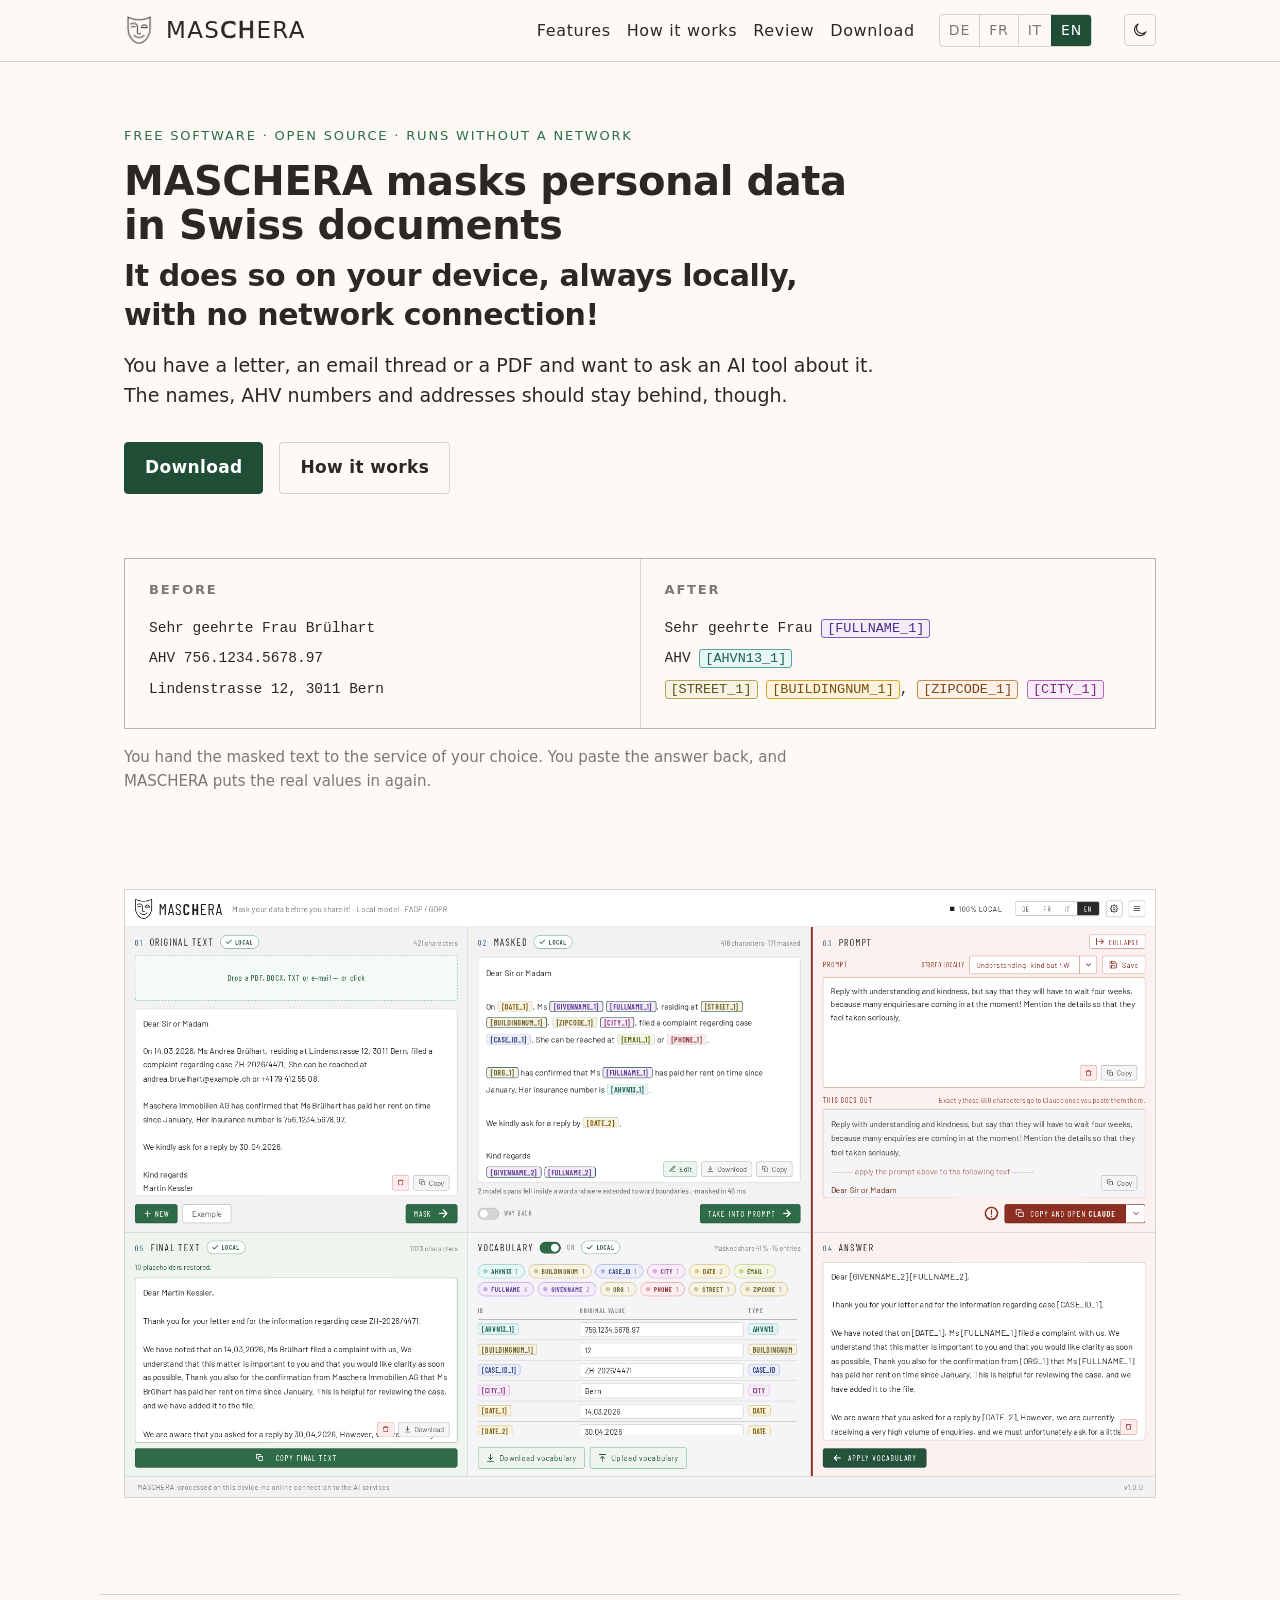
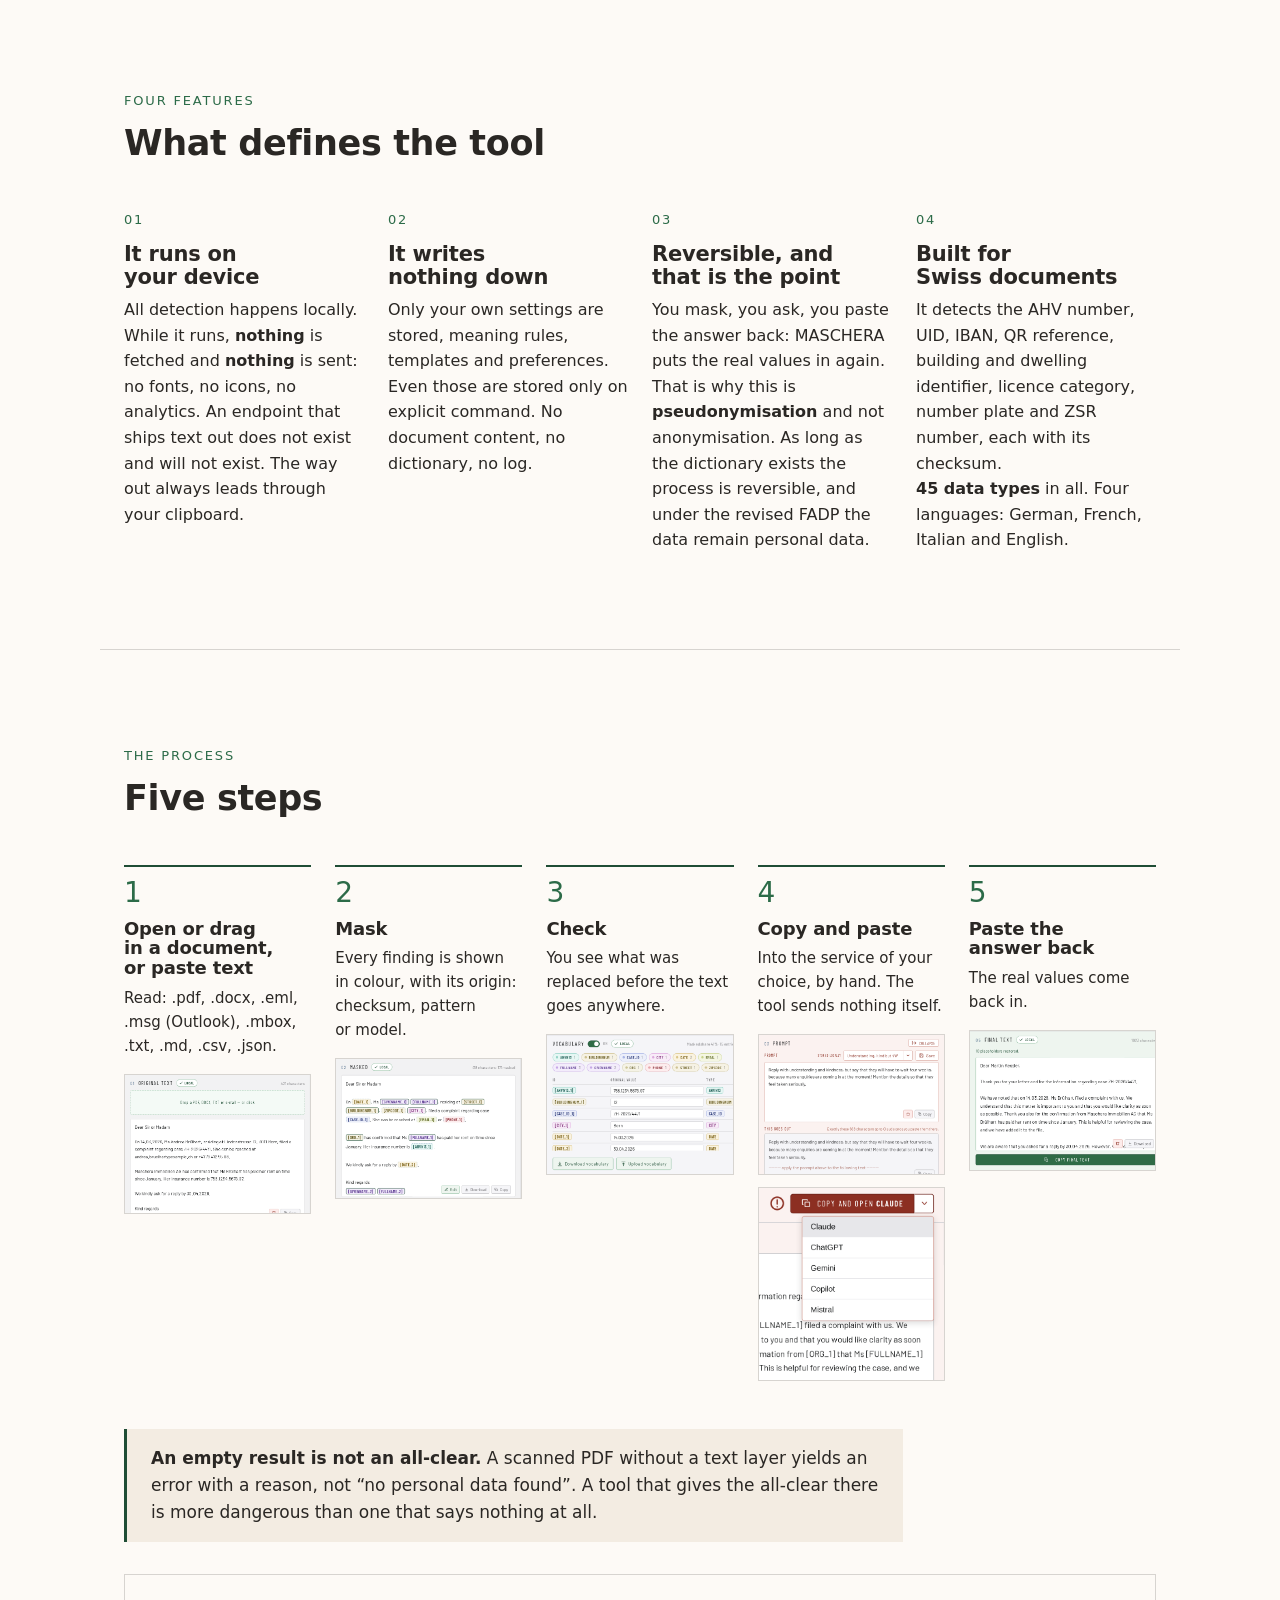
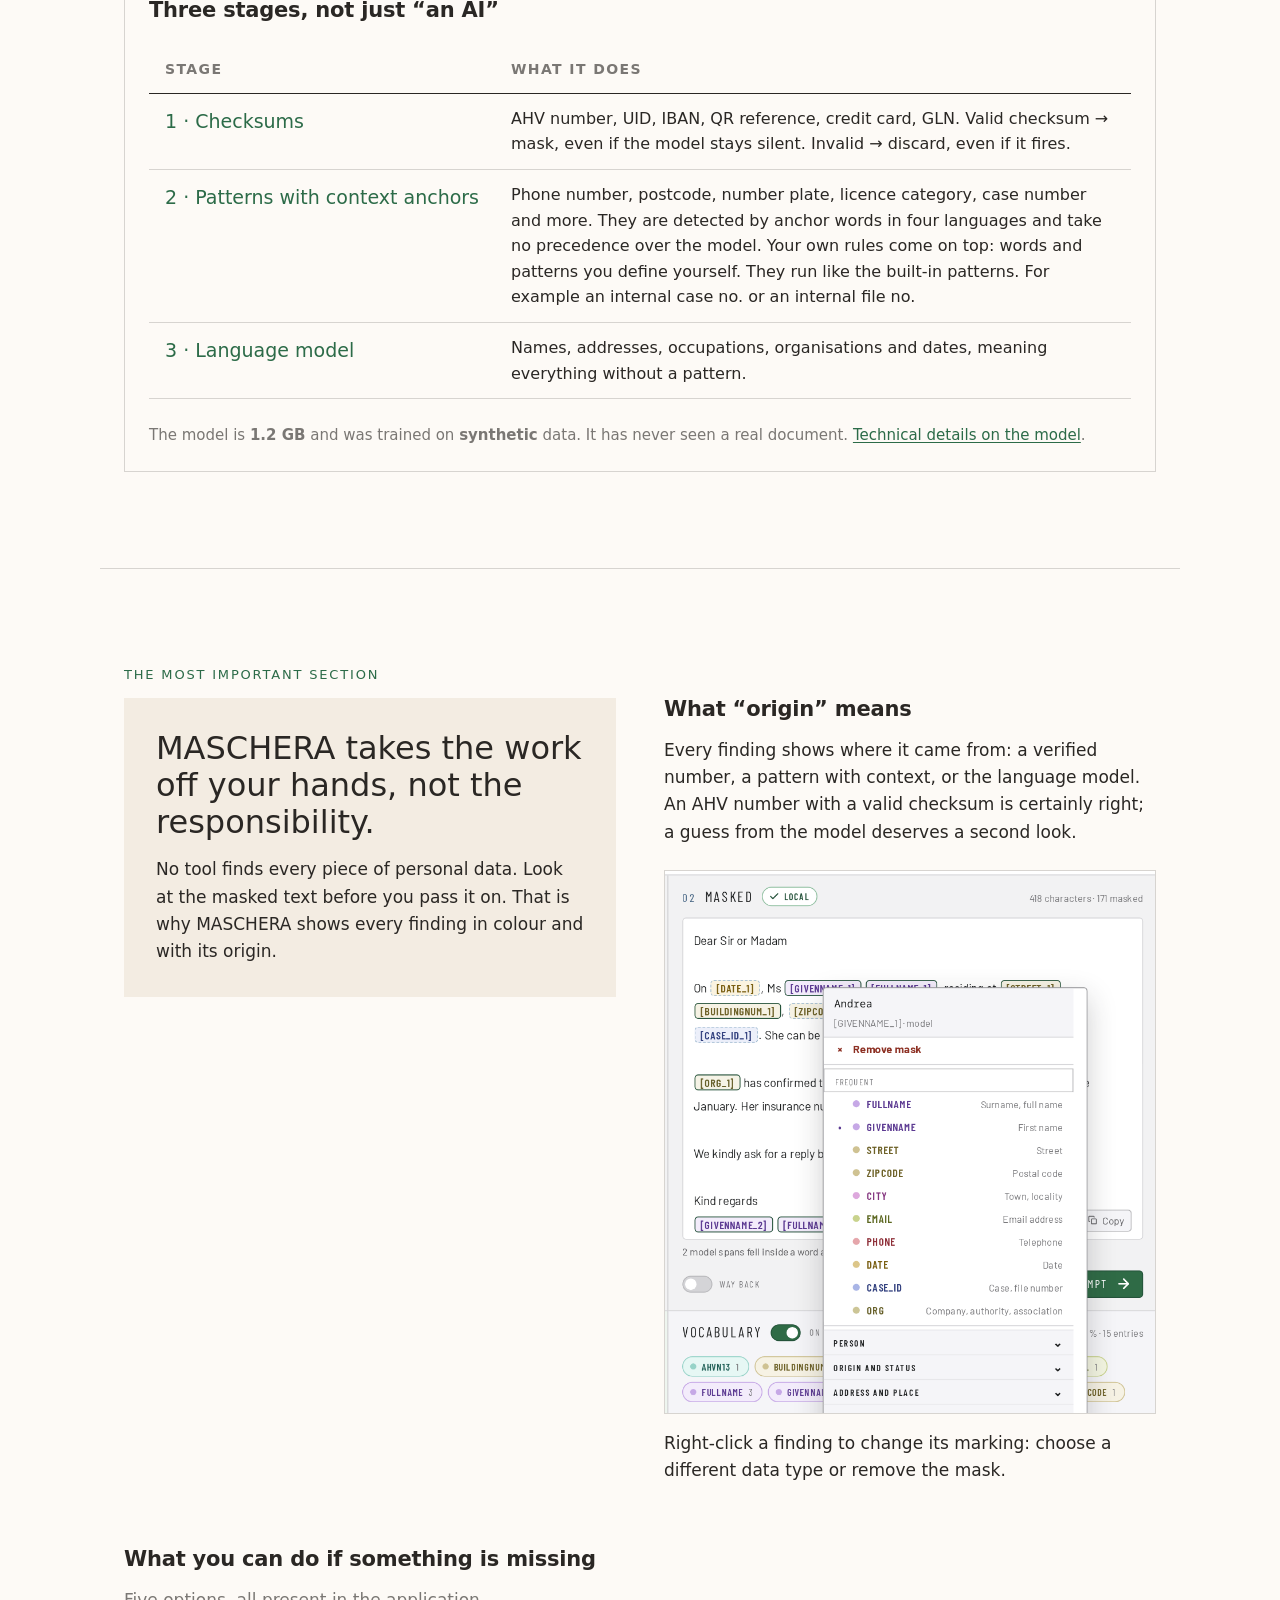
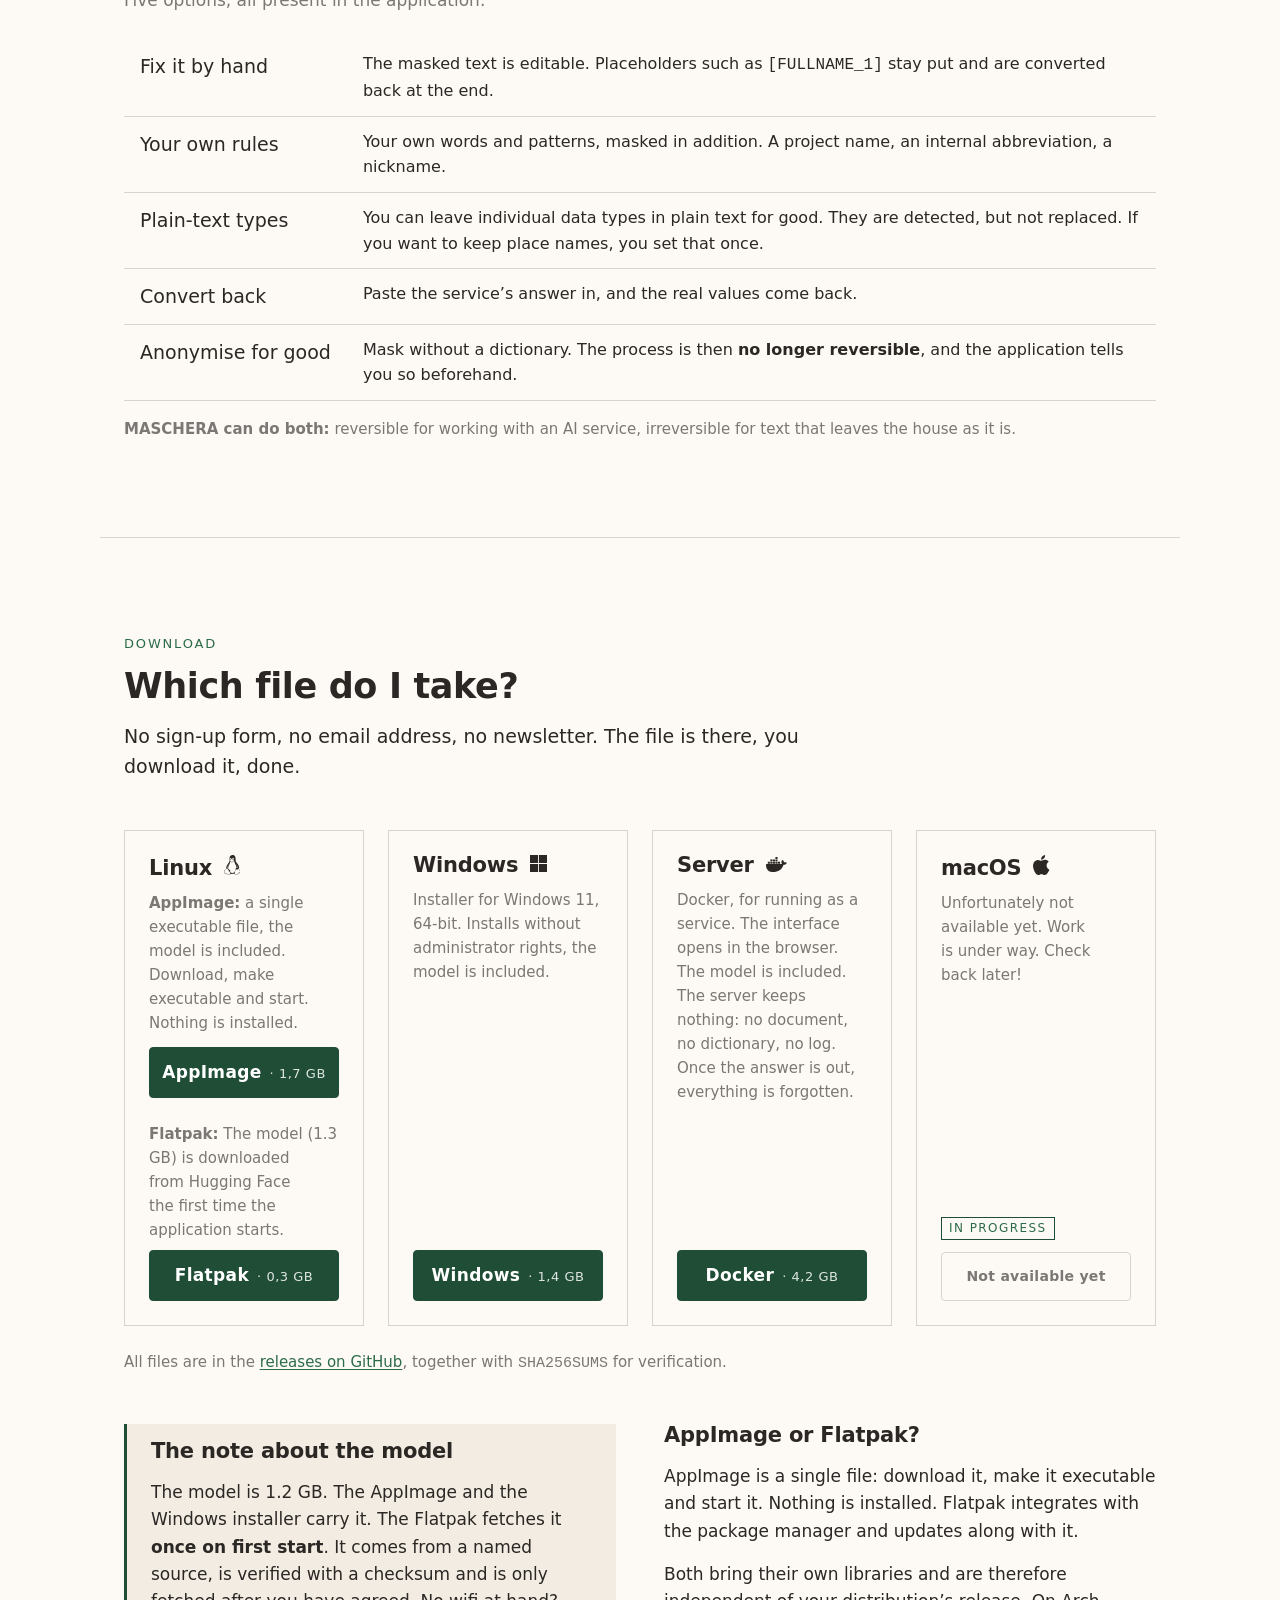
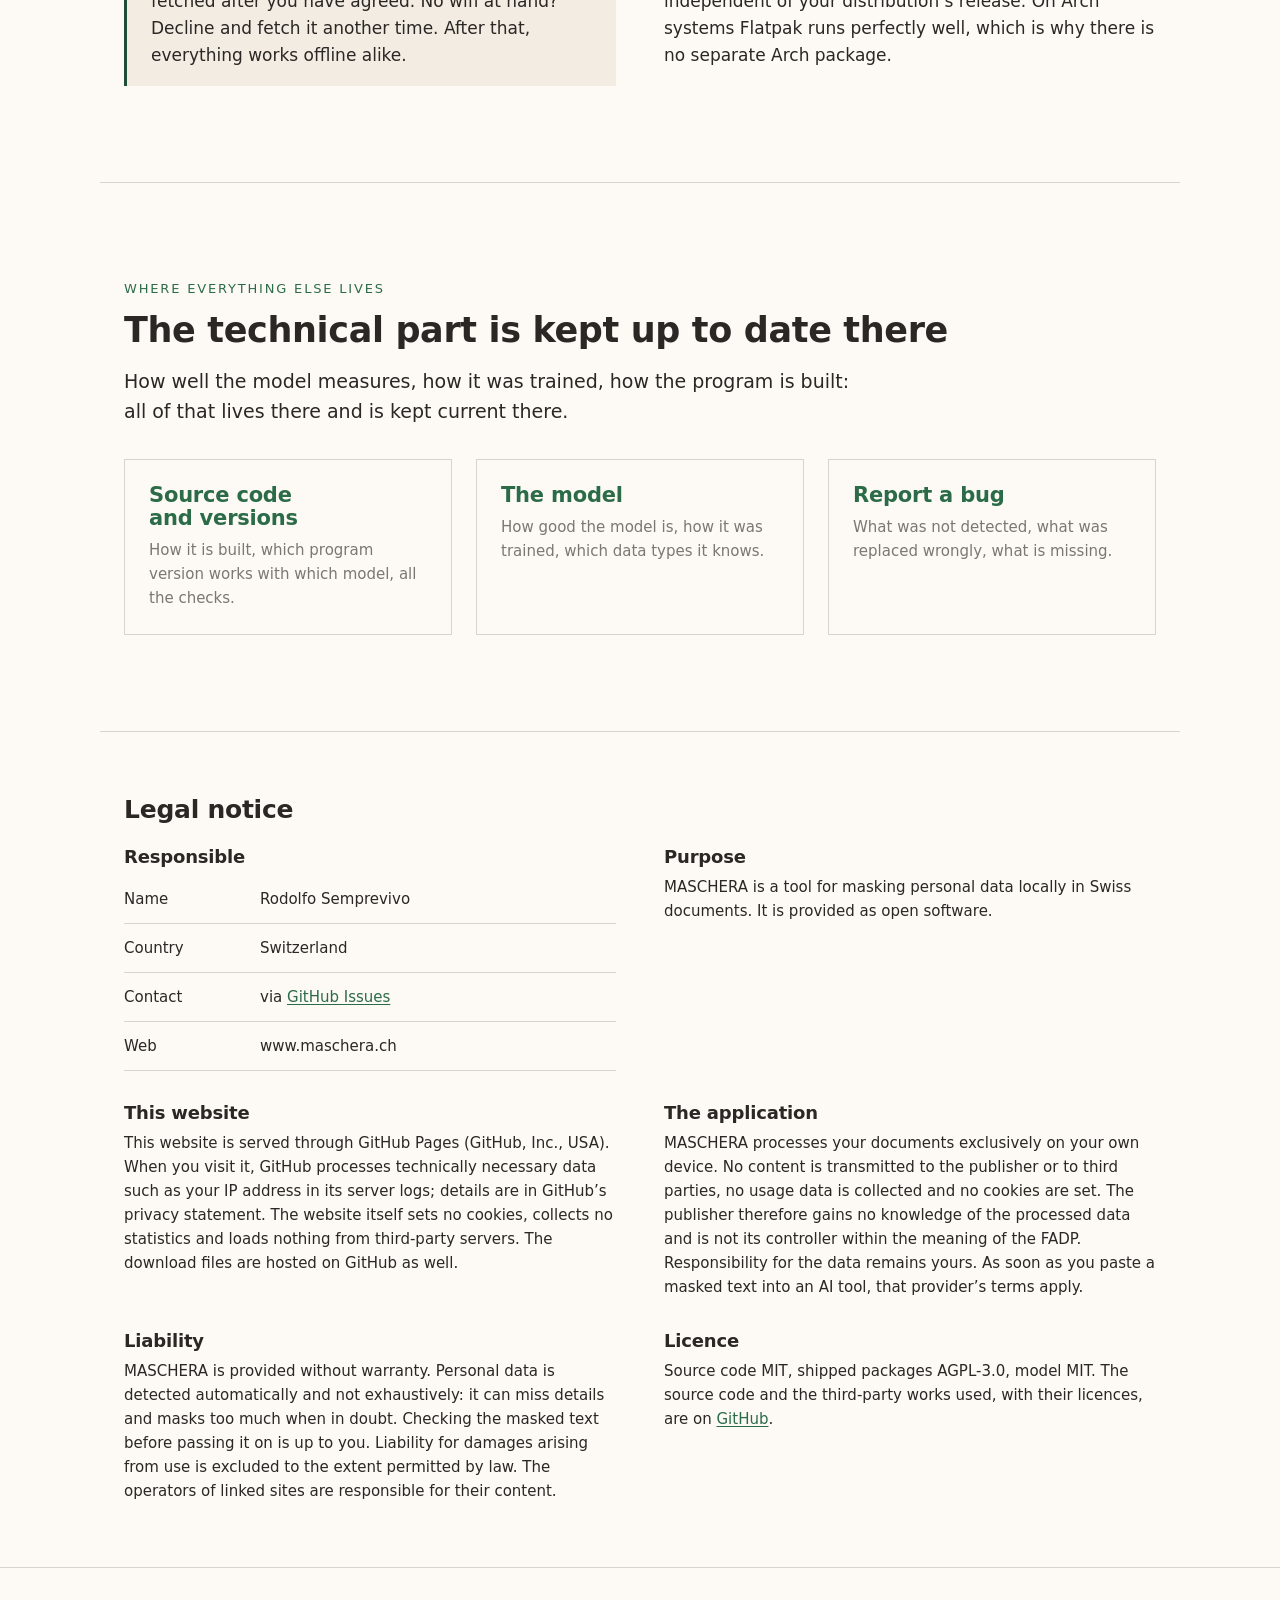
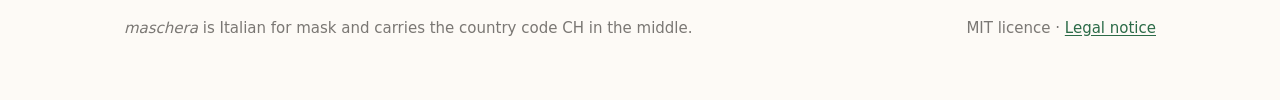
==== commit 6c14e491: "MASCHERA 1.0.2: macOS-Knopf und Symbol, MASCHERA_PORT, keine Bibliothekstexte in API-Antworten Co-Au" ====
--- a/site/index.html
+++ b/site/index.html
@@ -2,10 +2,19 @@
 <html lang="de">
 <head>
 <meta charset="utf-8">
+<script>
+(function () {
+  var t = null;
+  try { t = localStorage.getItem("maschera.thema"); } catch (e) {}
+  if (t !== "hell" && t !== "dunkel") t = window.matchMedia && matchMedia("(prefers-color-scheme: dark)").matches ? "dunkel" : "hell";
+  document.documentElement.setAttribute("data-thema", t);
+})();
+</script>
 <meta name="viewport" content="width=device-width, initial-scale=1">
-<title>MASCHERA — Personendaten maskieren, auf deinem Gerät</title>
-<meta name="description" content="MASCHERA maskiert Personendaten in Schweizer Dokumenten — auf deinem Gerät, im Betrieb ohne Netzwerkverbindung.">
-<link rel="icon" href="bilder/maske-icon.png" type="image/png">
+<title>MASCHERA: Personendaten maskieren, auf deinem Gerät</title>
+<meta name="description" content="MASCHERA maskiert Personendaten in Schweizer Dokumenten, lokal auf deinem Gerät und ohne Netzwerkverbindung.">
+<link rel="icon" href="bilder/favicon.png" type="image/png">
+<link rel="apple-touch-icon" href="bilder/favicon.png">
 <link rel="stylesheet" href="stil.css">
 </head>
 <body>
@@ -14,7 +23,7 @@
   <div class="kopf-inhalt">
     <a class="marke" href="#oben">
       <img src="bilder/maske-icon.png" alt="">
-      <span class="wortmarke">MAS<span class="ch">CH</span>ERA</span>
+      <span class="wortmarke">MAS<span class="che">CH</span>ERA</span>
     </a>
     <nav class="kopf-navi" aria-label="Seitenabschnitte">
       <a href="#merkmale" data-i18n="nav.merkmale">Merkmale</a>
@@ -28,6 +37,10 @@
       <button type="button" data-sprache="it" aria-pressed="false" lang="it">it</button>
       <button type="button" data-sprache="en" aria-pressed="false" lang="en">en</button>
     </div>
+    <button class="thema" type="button" data-i18n-attr="aria-label:thema.label" aria-label="Hell/Dunkel umschalten">
+      <svg class="sonne" viewBox="0 0 24 24" fill="none" stroke="currentColor" stroke-width="1.6" stroke-linecap="round" aria-hidden="true"><circle cx="12" cy="12" r="4"></circle><path d="M12 2.5v2.5M12 19v2.5M2.5 12h2.5M19 12h2.5M5.3 5.3l1.8 1.8M16.9 16.9l1.8 1.8M5.3 18.7l1.8-1.8M16.9 7.1l1.8-1.8"></path></svg>
+      <svg class="mond" viewBox="0 0 24 24" fill="none" stroke="currentColor" stroke-width="1.6" stroke-linejoin="round" aria-hidden="true"><path d="M20 14.5A8 8 0 1 1 9.5 4a6.5 6.5 0 0 0 10.5 10.5z"></path></svg>
+    </button>
   </div>
 </header>
 
@@ -36,8 +49,8 @@
 <!-- 1 · Kopf ─────────────────────────────────────────────────────────── -->
 <section class="bereich" style="padding-top:var(--s16)">
   <p class="kicker" data-i18n="hero.kicker">Freie Software · Open Source · läuft ohne Netz</p>
-  <h1 data-i18n="hero.titel">MASCHERA maskiert Personendaten in Schweizer Dokumenten — auf deinem Gerät, im Betrieb ohne Netzwerkverbindung.</h1>
-  <p class="fuehrung" data-i18n="hero.lead">Du hast ein Schreiben, einen Mailverlauf oder ein PDF und willst ein KI-Werkzeug darüber fragen — aber die Namen, AHV-Nummern und Adressen sollen nicht mit.</p>
+  <h1 data-i18n-html="hero.titel" style="font-size: 40px">MASCHERA maskiert Personendaten in Schweizer Dokumenten<span style="display:block; font-size:0.75em; line-height:1.3; margin-top:0.3em">Das geschieht auf deinem Gerät, immer lokal, ohne Netzwerkverbindung!</span></h1>
+  <p class="fuehrung" data-i18n="hero.lead">Du hast ein Schreiben, einen Mailverlauf oder ein PDF und willst ein KI-Werkzeug dazu befragen. Die Namen, AHV-Nummern und Adressen sollen dabei aber nicht mitgehen.</p>
   <p style="display:flex;gap:var(--s4);flex-wrap:wrap;margin-top:var(--s8)">
     <a class="knopf" href="#herunterladen" data-i18n="hero.knopf1">Herunterladen</a>
     <a class="knopf zweit" href="#ablauf" data-i18n="hero.knopf2">Wie es funktioniert</a>
@@ -64,11 +77,7 @@
 <!-- 3 · Schirmbild ───────────────────────────────────────────────────── -->
 <section class="bereich" style="border-top:0;padding-top:0">
   <figure class="rahmen" style="margin:0">
-    <i class="tl"></i><i class="tr"></i><i class="bl"></i><i class="br"></i>
-    <picture>
-      <source media="(prefers-color-scheme: dark)" srcset="bilder/dunkel/hero.png">
-      <img class="schirm" src="bilder/hell/hero.png" alt="" data-i18n-attr="alt:bild.gross">
-    </picture>
+    <img class="schirm nur-hell" src="bilder/de/hero.png" data-bild="hero" alt="" data-i18n-attr="alt:bild.gross"><img class="schirm nur-dunkel" src="bilder/de/hero-dunkel.png" data-bild="hero-dunkel" alt="" data-i18n-attr="alt:bild.gross" loading="lazy">
   </figure>
 </section>
 
@@ -80,22 +89,22 @@
     <div class="merkmal">
       <span class="nr">01</span>
       <h3 data-i18n="m1.titel">Es läuft auf deinem Gerät</h3>
-      <p data-i18n-html="m1.text">Die ganze Erkennung läuft lokal. Im Betrieb wird <strong>nichts</strong> nachgeladen und <strong>nichts</strong> gesendet — keine Schriften, keine Symbole, keine Statistik. Einen Endpunkt, der Text verschickt, gibt es nicht und wird es nicht geben; der Weg nach draussen führt immer über deine Zwischenablage.</p>
+      <p data-i18n-html="m1.text">Die ganze Erkennung läuft lokal. Im Betrieb wird <strong>nichts</strong> nachgeladen und <strong>nichts</strong> gesendet: keine Schriften, keine Symbole, keine Statistik. Einen Endpunkt, der Text verschickt, gibt es nicht und wird es nicht geben. Der Weg nach draussen führt immer über deine Zwischenablage.</p>
     </div>
     <div class="merkmal">
       <span class="nr">02</span>
       <h3 data-i18n="m2.titel">Es schreibt nichts auf</h3>
-      <p data-i18n="m2.text">Gespeichert werden nur deine eigenen Einstellungen — Regeln, Vorlagen, Vorlieben —, und auch die nur auf ausdrücklichen Befehl. Kein Dokumentinhalt, kein Wörterbuch, kein Protokoll.</p>
+      <p data-i18n="m2.text">Gespeichert werden nur deine eigenen Einstellungen, also Regeln, Vorlagen und Vorlieben. Auch diese werden nur auf ausdrücklichen Befehl gespeichert. Kein Dokumentinhalt, kein Wörterbuch, kein Protokoll.</p>
     </div>
     <div class="merkmal">
       <span class="nr">03</span>
       <h3 data-i18n="m3.titel">Umkehrbar, und das ist der Sinn</h3>
-      <p data-i18n-html="m3.text">Du maskierst, fragst, und fügst die Antwort zurück ein: MASCHERA setzt die echten Werte wieder ein. Deshalb heisst es <strong>Pseudonymisierung</strong> und nicht Anonymisierung — solange das Wörterbuch existiert, ist der Vorgang umkehrbar, und die Daten bleiben nach revDSG Personendaten.</p>
+      <p data-i18n-html="m3.text">Du maskierst, fragst, und fügst die Antwort zurück ein: MASCHERA setzt die echten Werte wieder ein. Deshalb heisst es <strong>Pseudonymisierung</strong> und nicht Anonymisierung. Solange das Wörterbuch existiert, ist der Vorgang umkehrbar, und die Daten bleiben nach revDSG Personendaten.</p>
     </div>
     <div class="merkmal">
       <span class="nr">04</span>
       <h3 data-i18n="m4.titel">Für Schweizer Dokumente gebaut</h3>
-      <p data-i18n-html="m4.text">AHV-Nummer, UID, IBAN, QR-Referenz, Gebäude- und Wohnungsidentifikator, Ausweiskategorie, Kontrollschild, ZSR-Nummer — mit den Prüfsummen, die dazugehören. <strong>45 Merkmalsarten</strong> insgesamt. Vier Sprachen: Deutsch, Französisch, Italienisch und Englisch.</p>
+      <p data-i18n-html="m4.text">Erkannt werden AHV-Nummer, UID, IBAN, QR-Referenz, Gebäude- und Wohnungsidentifikator, Ausweiskategorie, Kontrollschild und ZSR-Nummer, jeweils mit den zugehörigen Prüfsummen. <strong><br>45 Merkmalsarten</strong> insgesamt. Vier Sprachen: Deutsch, Französisch, Italienisch und Englisch.</p>
     </div>
   </div>
 </section>
@@ -109,46 +118,31 @@
       <span class="nr">1</span>
       <h3 data-i18n="s1.titel">Dokument öffnen bzw. reinziehen oder Text einfügen</h3>
       <p data-i18n="s1.text">Gelesen werden .pdf, .docx, .eml, .msg (Outlook), .mbox, .txt, .md, .csv, .json.</p>
-      <picture>
-        <source media="(prefers-color-scheme: dark)" srcset="bilder/dunkel/schritt1.png">
-        <img class="schirm" src="bilder/hell/schritt1.png" alt="">
-      </picture>
+      <img class="schirm nur-hell" src="bilder/de/schritt1.png" data-bild="schritt1" alt=""><img class="schirm nur-dunkel" src="bilder/de/schritt1-dunkel.png" data-bild="schritt1-dunkel" alt="" loading="lazy">
     </div>
     <div class="schritt">
       <span class="nr">2</span>
       <h3 data-i18n="s2.titel">Maskieren</h3>
-      <p data-i18n="s2.text">Jede Fundstelle wird farbig angezeigt, mit ihrer Herkunft — Prüfsumme, Muster oder Modell.</p>
-      <picture>
-        <source media="(prefers-color-scheme: dark)" srcset="bilder/dunkel/schritt2.png">
-        <img class="schirm" src="bilder/hell/schritt2.png" alt="">
-      </picture>
+      <p data-i18n="s2.text">Jede Fundstelle wird farbig angezeigt, zusammen mit ihrer Herkunft: Prüfsumme, Muster oder Modell.</p>
+      <img class="schirm nur-hell" src="bilder/de/schritt2.png" data-bild="schritt2" alt=""><img class="schirm nur-dunkel" src="bilder/de/schritt2-dunkel.png" data-bild="schritt2-dunkel" alt="" loading="lazy">
     </div>
     <div class="schritt">
       <span class="nr">3</span>
       <h3 data-i18n="s3.titel">Prüfen</h3>
       <p data-i18n="s3.text">Du siehst, was ersetzt wurde, bevor der Text irgendwohin geht.</p>
-      <picture>
-        <source media="(prefers-color-scheme: dark)" srcset="bilder/dunkel/schritt3.png">
-        <img class="schirm" src="bilder/hell/schritt3.png" alt="">
-      </picture>
+      <img class="schirm nur-hell" src="bilder/de/schritt3.png" data-bild="schritt3" alt=""><img class="schirm nur-dunkel" src="bilder/de/schritt3-dunkel.png" data-bild="schritt3-dunkel" alt="" loading="lazy">
     </div>
     <div class="schritt">
       <span class="nr">4</span>
       <h3 data-i18n="s4.titel">Kopieren und einfügen</h3>
       <p data-i18n="s4.text">Beim Dienst deiner Wahl, von Hand. Das Werkzeug schickt nichts selbst.</p>
-      <picture>
-        <source media="(prefers-color-scheme: dark)" srcset="bilder/dunkel/schritt4.png">
-        <img class="schirm" src="bilder/hell/schritt4.png" alt="">
-      </picture>
+      <img class="schirm nur-hell" src="bilder/de/schritt4.png" data-bild="schritt4" alt=""><img class="schirm nur-dunkel" src="bilder/de/schritt4-dunkel.png" data-bild="schritt4-dunkel" alt="" loading="lazy"><img class="schirm zusatz nur-hell" src="bilder/de/schritt4-auswahl.png" data-bild="schritt4-auswahl" alt=""><img class="schirm zusatz nur-dunkel" src="bilder/de/schritt4-auswahl-dunkel.png" data-bild="schritt4-auswahl-dunkel" alt="" loading="lazy">
     </div>
     <div class="schritt">
       <span class="nr">5</span>
       <h3 data-i18n="s5.titel">Antwort zurück einfügen</h3>
       <p data-i18n="s5.text">Die echten Werte kommen wieder herein.</p>
-      <picture>
-        <source media="(prefers-color-scheme: dark)" srcset="bilder/dunkel/schritt5.png">
-        <img class="schirm" src="bilder/hell/schritt5.png" alt="">
-      </picture>
+      <img class="schirm nur-hell" src="bilder/de/schritt5.png" data-bild="schritt5" alt=""><img class="schirm nur-dunkel" src="bilder/de/schritt5-dunkel.png" data-bild="schritt5-dunkel" alt="" loading="lazy">
     </div>
   </div>
 
@@ -158,18 +152,18 @@
 
   <!-- 6 · Drei Stufen -->
   <div class="stufen" style="margin-top:var(--s8)">
-    <h3 class="stufen-titel" data-i18n="stufen.titel">Drei Stufen — es ist nicht bloss «eine KI»</h3>
+    <h3 class="stufen-titel" data-i18n="stufen.titel">Drei Stufen, nicht bloss «eine KI»</h3>
     <table style="margin-top:var(--s6)">
       <thead>
         <tr><th data-i18n="stufen.th1">Stufe</th><th data-i18n="stufen.th2">Was sie tut</th></tr>
       </thead>
       <tbody>
         <tr><td class="stufe" data-i18n="stufen.1t">1 · Prüfsummen</td><td data-i18n="stufen.1b">AHV-Nummer, UID, IBAN, QR-Referenz, Kreditkarte, GLN. Gültige Prüfsumme → maskieren, auch wenn das Modell schweigt. Ungültige → verwerfen, auch wenn es anschlägt.</td></tr>
-        <tr><td class="stufe" data-i18n="stufen.2t">2 · Muster mit Kontextanker</td><td data-i18n-html="stufen.2b">Telefonnummer, Postleitzahl, Kontrollschild, Ausweiskategorie, Fallnummer und weitere — viersprachige Ankerwörter, kein Vorrang vor dem Modell. Dazu kommen deine eigenen Regeln: Wörter und Muster, die du selbst festlegst. Sie laufen wie die eingebauten Muster. Beispiele sind interne Fall-Nr. oder interne Dossier-Nr. etc.</td></tr>
-        <tr><td class="stufe" data-i18n="stufen.3t">3 · Sprachmodell</td><td data-i18n="stufen.3b">Namen, Adressen, Berufe, Organisationen, Daten — alles, was kein Muster hat.</td></tr>
+        <tr><td class="stufe" data-i18n="stufen.2t">2 · Muster mit Kontextanker</td><td data-i18n-html="stufen.2b">Telefonnummer, Postleitzahl, Kontrollschild, Ausweiskategorie, Fallnummer und weitere. Sie werden an viersprachigen Ankerwörtern erkannt und haben keinen Vorrang vor dem Modell. Dazu kommen deine eigenen Regeln: Wörter und Muster, die du selbst festlegst. Sie laufen wie die eingebauten Muster. Beispiele sind interne Fall-Nr. oder interne Dossier-Nr. etc.</td></tr>
+        <tr><td class="stufe" data-i18n="stufen.3t">3 · Sprachmodell</td><td data-i18n="stufen.3b">Namen, Adressen, Berufe, Organisationen und Daten, also alles, was kein Muster hat.</td></tr>
       </tbody>
     </table>
-    <p class="klein leise" style="margin-top:var(--s6)" data-i18n-html="stufen.modell">Das Modell ist <strong>1,2 GB</strong> gross und wurde auf <strong>synthetischen</strong> Daten trainiert — es hat nie ein echtes Dokument gesehen. <a href="#verweise">Technische Angaben zum Modell</a>.</p>
+    <p class="klein leise" style="margin-top:var(--s6)" data-i18n-html="stufen.modell">Das Modell ist <strong>1,2 GB</strong> gross und wurde auf <strong>synthetischen</strong> Daten trainiert. Es hat nie ein echtes Dokument gesehen. <a href="#verweise">Technische Angaben zum Modell</a>.</p>
   </div>
 </section>
 
@@ -179,18 +173,15 @@
   <div class="raster-2">
     <blockquote class="verantwortung">
       <p data-i18n="pruefen.satz">MASCHERA nimmt dir die Arbeit ab, nicht die Verantwortung.</p>
-      <p data-i18n="pruefen.text">Kein Werkzeug findet jedes Personendatum. Sieh den maskierten Text an, bevor du ihn weitergibst — dafür zeigt MASCHERA jede Fundstelle farbig und mit ihrer Herkunft.</p>
+      <p data-i18n="pruefen.text">Kein Werkzeug findet jedes Personendatum. Sieh den maskierten Text an, bevor du ihn weitergibst. Dafür zeigt MASCHERA jede Fundstelle farbig und mit ihrer Herkunft.</p>
     </blockquote>
     <div>
       <h3 data-i18n="herkunft.titel">Was «Herkunft» heisst</h3>
       <p data-i18n="herkunft.text">Jede Fundstelle zeigt, woher sie stammt: aus einer geprüften Nummer, aus einem Muster mit Kontext, oder aus dem Sprachmodell. Eine AHV-Nummer mit gültiger Prüfsumme ist sicher richtig erkannt, eine Modellvermutung verdient den zweiten Blick.</p>
       <figure class="rahmen" style="margin:var(--s6) 0 0">
-        <i class="tl"></i><i class="tr"></i><i class="bl"></i><i class="br"></i>
-        <picture>
-          <source media="(prefers-color-scheme: dark)" srcset="bilder/dunkel/herkunft.png">
-          <img class="schirm" src="bilder/hell/herkunft.png" alt="" data-i18n-attr="alt:bild.herkunft">
-        </picture>
+        <img class="schirm nur-hell" src="bilder/de/herkunft-menu.png" data-bild="herkunft-menu" alt="" data-i18n-attr="alt:bild.herkunft"><img class="schirm nur-dunkel" src="bilder/de/herkunft-menu-dunkel.png" data-bild="herkunft-menu-dunkel" alt="" data-i18n-attr="alt:bild.herkunft" loading="lazy">
       </figure>
+      <p style="margin-top:var(--s4)" data-i18n="herkunft.menu">Mit einem Rechtsklick auf eine Fundstelle änderst du die Markierung: Du wählst eine andere Merkmalsart oder entfernst die Maske.</p>
     </div>
   </div>
 
@@ -198,11 +189,11 @@
   <p class="leise" style="max-width:66ch" data-i18n="moegl.lead">Fünf Möglichkeiten, alle in der Anwendung vorhanden.</p>
   <table style="margin-top:var(--s6)">
     <tbody>
-      <tr><td class="moegl" data-i18n="mo1t">Von Hand nachbessern</td><td data-i18n-html="mo1b">Der maskierte Text ist bearbeitbar. Platzhalter wie <code>[FULLNAME_1]</code> bleiben stehen — sie werden am Ende zurückgewandelt.</td></tr>
+      <tr><td class="moegl" data-i18n="mo1t">Von Hand nachbessern</td><td data-i18n-html="mo1b">Der maskierte Text ist bearbeitbar. Platzhalter wie <code>[FULLNAME_1]</code> bleiben stehen und werden am Ende zurückgewandelt.</td></tr>
       <tr><td class="moegl" data-i18n="mo2t">Eigene Regeln</td><td data-i18n="mo2b">Eigene Wörter und Muster, die zusätzlich maskiert werden. Ein Projektname, ein internes Kürzel, ein Spitzname.</td></tr>
-      <tr><td class="moegl" data-i18n="mo3t">Klartext-Typen</td><td data-i18n="mo3b">Einzelne Merkmalsarten dauerhaft im Klartext lassen — erkannt, aber nicht ersetzt. Wer Ortschaften stehenlassen will, stellt das einmal ein.</td></tr>
+      <tr><td class="moegl" data-i18n="mo3t">Klartext-Typen</td><td data-i18n="mo3b">Einzelne Merkmalsarten kannst du dauerhaft im Klartext lassen. Sie werden erkannt, aber nicht ersetzt. Wer Ortschaften stehenlassen will, stellt das einmal ein.</td></tr>
       <tr><td class="moegl" data-i18n="mo4t">Zurückwandeln</td><td data-i18n="mo4b">Die Antwort des Dienstes einfügen, und die echten Werte kommen wieder herein.</td></tr>
-      <tr><td class="moegl" data-i18n="mo5t">Endgültig anonymisieren</td><td data-i18n-html="mo5b">Ohne Wörterbuch maskieren. Dann ist der Vorgang <strong>nicht mehr umkehrbar</strong> — und die Anwendung sagt das vorher.</td></tr>
+      <tr><td class="moegl" data-i18n="mo5t">Endgültig anonymisieren</td><td data-i18n-html="mo5b">Ohne Wörterbuch maskieren. Dann ist der Vorgang <strong>nicht mehr umkehrbar</strong>, und die Anwendung weist vorher darauf hin.</td></tr>
     </tbody>
   </table>
   <p class="klein leise" style="margin-top:var(--s4)" data-i18n-html="moegl.beides"><strong>MASCHERA kann beides:</strong> umkehrbar für die Arbeit mit einem KI-Dienst, unumkehrbar für einen Text, der so aus dem Haus geht.</p>
@@ -216,44 +207,46 @@
 
   <div class="pakete" style="margin-top:var(--s12)">
     <div class="paket">
-      <h3>Linux</h3>
-      <p class="zeug" data-i18n="dl.linux">AppImage: eine einzige ausführbare Datei, das Modell fährt mit. Herunterladen, ausführbar machen, fertig.</p>
+      <h3 style="display:flex; align-items:baseline; gap:var(--s3); line-height:1"><span>Linux</span><svg viewBox="2.1 0 19.8 24" width="16.5" height="20" fill="currentColor" aria-hidden="true" style="flex:none; display:block"><path d="M12.504 0c-.155 0-.315.008-.48.021-4.226.333-3.105 4.807-3.17 6.298-.076 1.092-.3 1.953-1.05 3.02-.885 1.051-2.127 2.75-2.716 4.521-.278.832-.41 1.684-.287 2.489a.424.424 0 00-.11.135c-.26.268-.45.6-.663.839-.199.199-.485.267-.797.4-.313.136-.658.269-.864.68-.09.189-.136.394-.132.602 0 .199.027.4.055.536.058.399.116.728.04.97-.249.68-.28 1.145-.106 1.484.174.334.535.47.94.601.81.2 1.91.135 2.774.6.926.466 1.866.67 2.616.47.526-.116.97-.464 1.208-.946.587-.003 1.23-.269 2.26-.334.699-.058 1.574.267 2.577.2.025.134.063.198.114.333l.003.003c.391.778 1.113 1.132 1.884 1.071.771-.06 1.592-.536 2.257-1.306.631-.765 1.683-1.084 2.378-1.503.348-.199.629-.469.649-.853.023-.4-.2-.811-.714-1.376v-.097l-.003-.003c-.17-.2-.25-.535-.338-.926-.085-.401-.182-.786-.492-1.046h-.003c-.059-.054-.123-.067-.188-.135a.357.357 0 00-.19-.064c.431-1.278.264-2.55-.173-3.694-.533-1.41-1.465-2.638-2.175-3.483-.796-1.005-1.576-1.957-1.56-3.368.026-2.152.236-6.133-3.544-6.139zm.529 3.405h.013c.213 0 .396.062.584.198.19.135.33.332.438.533.105.259.158.459.166.724 0-.02.006-.04.006-.06v.105a.086.086 0 01-.004-.021l-.004-.024a1.807 1.807 0 01-.15.706.953.953 0 01-.213.335.71.71 0 00-.088-.042c-.104-.045-.198-.064-.284-.133a1.312 1.312 0 00-.22-.066c.05-.06.146-.133.183-.198.053-.128.082-.264.088-.402v-.02a1.21 1.21 0 00-.061-.4c-.045-.134-.101-.2-.183-.333-.084-.066-.167-.132-.267-.132h-.016c-.093 0-.176.03-.262.132a.8.8 0 00-.205.334 1.18 1.18 0 00-.09.4v.019c.002.089.008.179.02.267-.193-.067-.438-.135-.607-.202a1.635 1.635 0 01-.018-.2v-.02a1.772 1.772 0 01.15-.768c.082-.22.232-.406.43-.533a.985.985 0 01.594-.2zm-2.962.059h.036c.142 0 .27.048.399.135.146.129.264.288.344.465.09.199.14.4.153.667v.004c.007.134.006.2-.002.266v.08c-.03.007-.056.018-.083.024-.152.055-.274.135-.393.2.012-.09.013-.18.003-.267v-.015c-.012-.133-.04-.2-.082-.333a.613.613 0 00-.166-.267.248.248 0 00-.183-.064h-.021c-.071.006-.13.04-.186.132a.552.552 0 00-.12.27.944.944 0 00-.023.33v.015c.012.135.037.2.08.334.046.134.098.2.166.268.01.009.02.018.034.024-.07.057-.117.07-.176.136a.304.304 0 01-.131.068 2.62 2.62 0 01-.275-.402 1.772 1.772 0 01-.155-.667 1.759 1.759 0 01.08-.668 1.43 1.43 0 01.283-.535c.128-.133.26-.2.418-.2zm1.37 1.706c.332 0 .733.065 1.216.399.293.2.523.269 1.052.468h.003c.255.136.405.266.478.399v-.131a.571.571 0 01.016.47c-.123.31-.516.643-1.063.842v.002c-.268.135-.501.333-.775.465-.276.135-.588.292-1.012.267a1.139 1.139 0 01-.448-.067 3.566 3.566 0 01-.322-.198c-.195-.135-.363-.332-.612-.465v-.005h-.005c-.4-.246-.616-.512-.686-.71-.07-.268-.005-.47.193-.6.224-.135.38-.271.483-.336.104-.074.143-.102.176-.131h.002v-.003c.169-.202.436-.47.839-.601.139-.036.294-.065.466-.065zm2.8 2.142c.358 1.417 1.196 3.475 1.735 4.473.286.534.855 1.659 1.102 3.024.156-.005.33.018.513.064.646-1.671-.546-3.467-1.089-3.966-.22-.2-.232-.335-.123-.335.59.534 1.365 1.572 1.646 2.757.13.535.16 1.104.021 1.67.067.028.135.06.205.067 1.032.534 1.413.938 1.23 1.537v-.043c-.06-.003-.12 0-.18 0h-.016c.151-.467-.182-.825-1.065-1.224-.915-.4-1.646-.336-1.77.465-.008.043-.013.066-.018.135-.068.023-.139.053-.209.064-.43.268-.662.669-.793 1.187-.13.533-.17 1.156-.205 1.869v.003c-.02.334-.17.838-.319 1.35-1.5 1.072-3.58 1.538-5.348.334a2.645 2.645 0 00-.402-.533 1.45 1.45 0 00-.275-.333c.182 0 .338-.03.465-.067a.615.615 0 00.314-.334c.108-.267 0-.697-.345-1.163-.345-.467-.931-.995-1.788-1.521-.63-.4-.986-.87-1.15-1.396-.165-.534-.143-1.085-.015-1.645.245-1.07.873-2.11 1.274-2.763.107-.065.037.135-.408.974-.396.751-1.14 2.497-.122 3.854a8.123 8.123 0 01.647-2.876c.564-1.278 1.743-3.504 1.836-5.268.048.036.217.135.289.202.218.133.38.333.59.465.21.201.477.335.876.335.039.003.075.006.11.006.412 0 .73-.134.997-.268.29-.134.52-.334.74-.4h.005c.467-.135.835-.402 1.044-.7zm2.185 8.958c.037.6.343 1.245.882 1.377.588.134 1.434-.333 1.791-.765l.211-.01c.315-.007.577.01.847.268l.003.003c.208.199.305.53.391.876.085.4.154.78.409 1.066.486.527.645.906.636 1.14l.003-.007v.018l-.003-.012c-.015.262-.185.396-.498.595-.63.401-1.746.712-2.457 1.57-.618.737-1.37 1.14-2.036 1.191-.664.053-1.237-.2-1.574-.898l-.005-.003c-.21-.4-.12-1.025.056-1.69.176-.668.428-1.344.463-1.897.037-.714.076-1.335.195-1.814.12-.465.308-.797.641-.984l.045-.022zm-10.814.049h.01c.053 0 .105.005.157.014.376.055.706.333 1.023.752l.91 1.664.003.003c.243.533.754 1.064 1.189 1.637.434.598.77 1.131.729 1.57v.006c-.057.744-.48 1.148-1.125 1.294-.645.135-1.52.002-2.395-.464-.968-.536-2.118-.469-2.857-.602-.369-.066-.61-.2-.723-.4-.11-.2-.113-.602.123-1.23v-.004l.002-.003c.117-.334.03-.752-.027-1.118-.055-.401-.083-.71.043-.94.16-.334.396-.4.69-.533.294-.135.64-.202.915-.47h.002v-.002c.256-.268.445-.601.668-.838.19-.201.38-.336.663-.336zm7.159-9.074c-.435.201-.945.535-1.488.535-.542 0-.97-.267-1.28-.466-.154-.134-.28-.268-.373-.335-.164-.134-.144-.333-.074-.333.109.016.129.134.199.2.096.066.215.2.36.333.292.2.68.467 1.167.467.485 0 1.053-.267 1.398-.466.195-.135.445-.334.648-.467.156-.136.149-.267.279-.267.128.016.034.134-.147.332a8.097 8.097 0 01-.69.468zm-1.082-1.583V5.64c-.006-.02.013-.042.029-.05.074-.043.18-.027.26.004.063 0 .16.067.15.135-.006.049-.085.066-.135.066-.055 0-.092-.043-.141-.068-.052-.018-.146-.008-.163-.065zm-.551 0c-.02.058-.113.049-.166.066-.047.025-.086.068-.14.068-.05 0-.13-.02-.136-.068-.01-.066.088-.133.15-.133.08-.031.184-.047.259-.005.019.009.036.03.03.05v.02h.003z"></path></svg></h3>
+      <p class="zeug" data-i18n-html="dl.linux"><b>AppImage:</b> eine einzige ausführbare Datei, das Modell ist mit enthalten. Herunterladen, ausführbar machen und starten. Es wird nichts installiert.</p>
       <div class="knopfstapel">
-        <a class="knopf" href="https://github.com/semprerudi/maschera/releases/latest/download/MASCHERA-latest-x86_64.AppImage" data-datei="appimage">AppImage<span class="groesse">1,7 GB</span></a>
-        <a class="knopf zweit" href="https://github.com/semprerudi/maschera/releases/latest/download/MASCHERA-latest-x86_64.flatpak" data-datei="flatpak">Flatpak<span class="groesse">0,3 GB</span></a>
+        <a class="knopf" href="https://github.com/semprerudi/maschera/releases/latest/download/MASCHERA-latest-x86_64.AppImage" rel="noopener noreferrer" data-datei="appimage">AppImage<span class="groesse">1,7 GB</span></a>
+        <p class="zeug" style="margin-top:var(--s4)" data-i18n-html="dl.flatpakHinweis"><b>Flatpak:</b> Das Modell (1,3 GB) wird beim ersten Start der Applikation von Hugging Face heruntergeladen.</p>
+        <a class="knopf" href="https://github.com/semprerudi/maschera/releases/latest/download/MASCHERA-latest-x86_64.flatpak" rel="noopener noreferrer" data-datei="flatpak">Flatpak<span class="groesse">0,3 GB</span></a>
       </div>
     </div>
 
     <div class="paket">
-      <h3>macOS</h3>
-      <p class="zeug" data-i18n="dl.mac">Gibt es noch nicht. Es wird daran gearbeitet — bis dahin gibt es keine Datei für macOS.</p>
+      <h3 style="display:flex; align-items:baseline; gap:var(--s3); line-height:1"><span>Windows</span><svg viewBox="0 0 24 24" width="17" height="17" fill="currentColor" aria-hidden="true" style="flex:none; display:block"><path d="M0 0h11.377v11.372H0Zm12.623 0H24v11.372H12.623ZM0 12.623h11.377V24H0Zm12.623 0H24V24H12.623"></path></svg></h3>
+      <p class="zeug" data-i18n="dl.win">Installer für Windows 11, 64 Bit. Installiert ohne Administratorrechte, das Modell ist mit enthalten.</p>
+      <a class="knopf" href="https://github.com/semprerudi/maschera/releases/latest/download/MASCHERA-latest-x64-setup.exe" rel="noopener noreferrer" data-datei="windows">Windows<span class="groesse">1,4 GB</span></a>
+    </div>
+
+    <div class="paket">
+      <h3 style="display:flex; align-items:baseline; gap:var(--s3); line-height:1"><span data-i18n="dl.serverTitel">Server</span><svg viewBox="0 3.35 24 17.3" width="20.8" height="15" fill="currentColor" aria-hidden="true" style="flex:none; display:block"><path d="M13.983 11.078h2.119a.186.186 0 00.186-.185V9.006a.186.186 0 00-.186-.186h-2.119a.185.185 0 00-.185.185v1.888c0 .102.083.185.185.185m-2.954-5.43h2.118a.186.186 0 00.186-.186V3.574a.186.186 0 00-.186-.185h-2.118a.185.185 0 00-.185.185v1.888c0 .102.082.185.185.185m0 2.716h2.118a.187.187 0 00.186-.186V6.29a.186.186 0 00-.186-.185h-2.118a.185.185 0 00-.185.185v1.887c0 .102.082.185.185.186m-2.93 0h2.12a.186.186 0 00.184-.186V6.29a.185.185 0 00-.185-.185H8.1a.185.185 0 00-.185.185v1.887c0 .102.083.185.185.186m-2.964 0h2.119a.186.186 0 00.185-.186V6.29a.185.185 0 00-.185-.185H5.136a.186.186 0 00-.186.185v1.887c0 .102.084.185.186.186m5.893 2.715h2.118a.186.186 0 00.186-.185V9.006a.186.186 0 00-.186-.186h-2.118a.185.185 0 00-.185.185v1.888c0 .102.082.185.185.185m-2.93 0h2.12a.185.185 0 00.184-.185V9.006a.185.185 0 00-.184-.186h-2.12a.185.185 0 00-.184.185v1.888c0 .102.083.185.185.185m-2.964 0h2.119a.185.185 0 00.185-.185V9.006a.185.185 0 00-.184-.186h-2.12a.186.186 0 00-.186.186v1.887c0 .102.084.185.186.185m-2.92 0h2.12a.185.185 0 00.184-.185V9.006a.185.185 0 00-.184-.186h-2.12a.185.185 0 00-.184.185v1.888c0 .102.082.185.185.185M23.763 9.89c-.065-.051-.672-.51-1.954-.51-.338.001-.676.03-1.01.087-.248-1.7-1.653-2.53-1.716-2.566l-.344-.199-.226.327c-.284.438-.49.922-.612 1.43-.23.97-.09 1.882.403 2.661-.595.332-1.55.413-1.744.42H.751a.751.751 0 00-.75.748 11.376 11.376 0 00.692 4.062c.545 1.428 1.355 2.48 2.41 3.124 1.18.723 3.1 1.137 5.275 1.137.983.003 1.963-.086 2.93-.266a12.248 12.248 0 003.823-1.389c.98-.567 1.86-1.288 2.61-2.136 1.252-1.418 1.998-2.997 2.553-4.4h.221c1.372 0 2.215-.549 2.68-1.009.309-.293.55-.65.707-1.046l.098-.288Z"></path></svg></h3>
+      <p class="zeug" data-i18n="dl.server">Docker, für den Betrieb als Dienst. Die Oberfläche öffnet sich im Browser. Das Modell ist mit enthalten. Der Server speichert nichts bei sich: kein Dokument, kein Wörterbuch, kein Protokoll. Nach der Antwort ist alles wieder vergessen.</p>
+      <a class="knopf" href="https://github.com/semprerudi/maschera" rel="noopener noreferrer">Docker<span class="groesse">4,2 GB</span></a>
+    </div>
+
+
+    <div class="paket">
+      <h3 style="display:flex; align-items:baseline; gap:var(--s3); line-height:1"><span>macOS</span><svg viewBox="2.2 0 19.6 24" width="16.3" height="20" fill="currentColor" aria-hidden="true" style="flex:none; display:block"><path d="M12.152 6.896c-.948 0-2.415-1.078-3.96-1.04-2.04.027-3.91 1.183-4.961 3.014-2.117 3.675-.546 9.103 1.519 12.09 1.013 1.454 2.208 3.09 3.792 3.039 1.52-.065 2.09-.987 3.935-.987 1.831 0 2.35.987 3.96.948 1.637-.026 2.676-1.48 3.676-2.948 1.156-1.688 1.636-3.325 1.662-3.415-.039-.013-3.182-1.221-3.22-4.857-.026-3.04 2.48-4.494 2.597-4.559-1.429-2.09-3.623-2.324-4.39-2.376-2-.156-3.675 1.09-4.61 1.09zM15.53 3.83c.843-1.012 1.4-2.427 1.245-3.83-1.207.052-2.662.805-3.532 1.818-.78.896-1.454 2.338-1.273 3.714 1.338.104 2.715-.688 3.559-1.701"></path></svg></h3>
+      <p class="zeug" data-i18n="dl.mac">Gibt es leider noch nicht. Es wird daran gearbeitet. Schaue später wieder vorbei!</p>
       <span class="marke-arbeit" data-i18n="dl.arbeit">In Arbeit</span>
-      <a class="knopf" aria-disabled="true" href="#" data-i18n="dl.nochnicht">Noch nicht verfügbar</a>
-    </div>
-
-    <div class="paket">
-      <h3>Windows</h3>
-      <p class="zeug" data-i18n="dl.win">Installer für Windows 11, 64 Bit. Installiert ohne Administratorrechte, das Modell fährt mit. Beim ersten Start warnt Windows, weil der Installer nicht signiert ist: «Weitere Informationen» → «Trotzdem ausführen».</p>
-      <div class="knopfstapel">
-        <a class="knopf" href="https://github.com/semprerudi/maschera/releases/latest/download/MASCHERA-latest-x64-setup.exe" data-datei="windows">Windows<span class="groesse">1,4 GB</span></a>
-      </div>
-    </div>
-
-    <div class="paket">
-      <h3 data-i18n="dl.serverTitel">Server</h3>
-      <p class="zeug" data-i18n="dl.server">Docker, für den Betrieb als Dienst — die Oberfläche öffnet sich im Browser. Das Modell fährt mit. Der Server speichert nichts bei sich: kein Dokument, kein Wörterbuch, kein Protokoll — nach der Antwort ist alles wieder vergessen.</p>
-      <a class="knopf zweit" href="https://github.com/semprerudi/maschera">Docker</a>
-    </div>
-  </div>
+      <a class="knopf" aria-disabled="true" href="#" data-i18n="dl.nochnicht" style="font-size: 14px">Noch nicht verfügbar</a>
+    </div>
+  </div>
+
+  <p class="klein leise" style="margin-top:var(--s6)" data-i18n-html="dl.platzhalterHinweis">Alle Dateien liegen bei den <a href="https://github.com/semprerudi/maschera/releases/latest" rel="noopener noreferrer">Veröffentlichungen auf GitHub</a>, dazu <code>SHA256SUMS</code> zum Prüfen.</p>
 
   <div class="raster-2" style="margin-top:var(--s12)">
     <div class="hinweis">
       <h3 data-i18n="dl.modellTitel">Der Hinweis zum Modell</h3>
-      <p data-i18n-html="dl.modell">Das Modell ist 1,2 GB gross. Die AppImage trägt es mit. Die schlanken Pakete holen es <strong>einmal beim ersten Start</strong> — aus einer benannten Quelle, mit Prüfsumme, und erst nachdem du zugestimmt hast. Wer gerade kein WLAN hat, lehnt ab und holt es ein andermal. Danach ist beides gleich offline.</p>
+      <p data-i18n-html="dl.modell">Das Modell ist 1,2 GB gross. Die AppImage und der Windows-Installer tragen es mit. Das Flatpak holt es <strong>einmal beim ersten Start</strong>. Es kommt aus einer benannten Quelle, wird mit einer Prüfsumme kontrolliert und erst geladen, nachdem du zugestimmt hast. Wer gerade kein WLAN hat, lehnt ab und holt es ein andermal. Danach ist alles gleich offline.</p>
     </div>
     <div>
       <h3 data-i18n="dl.archTitel">AppImage oder Flatpak?</h3>
-      <p data-i18n="dl.arch1">AppImage ist eine einzige Datei: herunterladen, ausführbar machen, starten — nichts wird installiert. Flatpak fügt sich in die Paketverwaltung ein und aktualisiert sich mit ihr.</p>
+      <p data-i18n="dl.arch1">AppImage ist eine einzige Datei: herunterladen, ausführbar machen und starten. Es wird nichts installiert. Flatpak fügt sich in die Paketverwaltung ein und aktualisiert sich mit ihr.</p>
       <p data-i18n-html="dl.arch2">Beide bringen ihre eigenen Bibliotheken mit und sind damit unabhängig von der Ausgabe deiner Verteilung. Auf Arch-Systemen läuft Flatpak bestens; ein eigenes Arch-Paket gibt es darum nicht.</p>
     </div>
   </div>
@@ -263,41 +256,74 @@
 <section class="bereich" id="verweise">
   <p class="kicker" data-i18n="verweise.kicker">Wo alles andere steht</p>
   <h2 data-i18n="verweise.titel">Das Technische wird dort gepflegt</h2>
-  <p class="fuehrung" data-i18n="verweise.lead">Wie gut das Modell misst, wie es trainiert wurde, wie das Programm gebaut ist — das steht dort und wird dort aktuell gehalten.</p>
+  <p class="fuehrung" data-i18n="verweise.lead">Wie gut das Modell misst, wie es trainiert wurde, wie das Programm gebaut ist: Das steht dort und wird dort aktuell gehalten.</p>
   <div class="raster-3" style="margin-top:var(--s8)">
-    <a class="verweis" href="https://github.com/semprerudi/maschera">
+    <a class="verweis" href="https://github.com/semprerudi/maschera" target="_blank" rel="noopener noreferrer">
       <h3 data-i18n="v1t">Quellcode und Fassungen</h3>
       <p data-i18n="v1b">Wie es gebaut ist, welche Programmfassung mit welchem Modell arbeitet, alle Prüfungen.</p>
     </a>
-    <a class="verweis" href="https://huggingface.co/semprerudi/maschera-ch-v63b">
+    <a class="verweis" href="https://huggingface.co/semprerudi/maschera-ch-v63b" target="_blank" rel="noopener noreferrer">
       <h3 data-i18n="v2t">Das Modell</h3>
       <p data-i18n="v2b">Wie gut das Modell ist, wie es trainiert wurde, welche Merkmalsarten es kennt.</p>
     </a>
-    <a class="verweis" href="https://github.com/semprerudi/maschera/issues">
+    <a class="verweis" href="https://github.com/semprerudi/maschera/issues" target="_blank" rel="noopener noreferrer">
       <h3 data-i18n="v3t">Fehler melden</h3>
       <p data-i18n="v3b">Was nicht erkannt wurde, was falsch ersetzt wurde, was fehlt.</p>
     </a>
   </div>
 </section>
 
+<!-- Impressum -->
+<section class="bereich" id="impressum" style="padding-top:var(--s16); padding-bottom:var(--s16)">
+  <h2 data-i18n="imp.titel" style="font-size:25px">Impressum</h2>
+  <div class="raster-2" style="margin-top:var(--s6); gap:var(--s8) var(--s12)">
+    <div>
+      <h3 data-i18n="imp.verantw" style="font-size:18px; margin-bottom:var(--s2)">Verantwortlich</h3>
+      <table class="klein" style="font-size:15px">
+        <tbody>
+          <tr><th scope="row" data-i18n="imp.name" style="width:8em; padding-left:0; font-weight:500">Name</th><td>Rodolfo Semprevivo</td></tr>
+          <tr><th scope="row" data-i18n="imp.land" style="padding-left:0; font-weight:500">Land</th><td data-i18n="imp.landWert">Schweiz</td></tr>
+          <tr><th scope="row" data-i18n="imp.kontakt" style="padding-left:0; font-weight:500">Kontakt</th><td data-i18n-html="imp.kontaktWert">über <a href="https://github.com/semprerudi/maschera/issues" rel="noopener noreferrer">GitHub-Issues</a></td></tr>
+          <tr><th scope="row" data-i18n="imp.web" style="padding-left:0; font-weight:500">Web</th><td>www.maschera.ch</td></tr>
+        </tbody>
+      </table>
+    </div>
+      <div>
+        <h3 data-i18n="imp.zweckT" style="font-size:18px; margin-bottom:var(--s2)">Zweck</h3>
+        <p data-i18n="imp.zweck" class="klein" style="margin:0; max-width:62ch">MASCHERA ist ein Werkzeug zur lokalen Maskierung von Personendaten in Schweizer Dokumenten. Es wird als offene Software bereitgestellt.</p>
+      </div>
+      <div>
+        <h3 data-i18n="imp.siteT" style="font-size:18px; margin-bottom:var(--s2)">Diese Website</h3>
+        <p data-i18n="imp.site" class="klein" style="margin:0; max-width:62ch">Die Website wird über GitHub Pages ausgeliefert (GitHub, Inc., USA). Beim Aufruf verarbeitet GitHub technisch nötige Angaben wie die IP-Adresse in seinen Serverprotokollen; Einzelheiten stehen in der Datenschutzerklärung von GitHub. Die Website selbst setzt keine Cookies, erhebt keine Statistik und lädt nichts von fremden Servern. Die Dateien zum Herunterladen liegen ebenfalls bei GitHub.</p>
+      </div>
+      <div>
+        <h3 data-i18n="imp.appT" style="font-size:18px; margin-bottom:var(--s2)">Die Anwendung</h3>
+        <p data-i18n="imp.app" class="klein" style="margin:0; max-width:62ch">MASCHERA bearbeitet deine Dokumente ausschliesslich auf deinem eigenen Gerät. Es werden keine Inhalte an den Herausgeber oder an Dritte übermittelt, keine Nutzungsdaten erhoben und keine Cookies gesetzt. Der Herausgeber erhält dadurch keine Kenntnis von den bearbeiteten Daten und ist für sie nicht Verantwortlicher im Sinne des DSG. Verantwortlich für die Daten bleibst du. Sobald du einen maskierten Text in ein KI-Werkzeug einfügst, gelten die Bedingungen jenes Anbieters.</p>
+      </div>
+      <div>
+        <h3 data-i18n="imp.haftT" style="font-size:18px; margin-bottom:var(--s2)">Haftung</h3>
+        <p data-i18n="imp.haft" class="klein" style="margin:0; max-width:62ch">MASCHERA wird ohne Gewähr bereitgestellt. Die Erkennung von Personendaten erfolgt maschinell und ist nicht vollständig: sie kann Angaben übersehen und maskiert im Zweifel zu viel. Die Prüfung des maskierten Textes vor der Weitergabe liegt bei dir. Eine Haftung für Schäden aus der Verwendung ist im gesetzlich zulässigen Rahmen ausgeschlossen. Für die Inhalte verlinkter Seiten sind deren Betreiber verantwortlich.</p>
+      </div>
+      <div>
+        <h3 data-i18n="imp.lizT" style="font-size:18px; margin-bottom:var(--s2)">Lizenz</h3>
+        <p data-i18n-html="imp.liz" class="klein" style="margin:0; max-width:62ch">Quellcode MIT, ausgelieferte Pakete AGPL-3.0, Modell MIT. Der Quellcode und die verwendeten Werke Dritter mit ihren Lizenzen stehen auf <a href="https://github.com/semprerudi/maschera" rel="noopener noreferrer">GitHub</a>.</p>
+      </div>
+  </div>
+</section>
+
 </main>
 
 <footer>
   <div class="bereich zeilen">
-    <p data-i18n-html="fuss.name"><em>maschera</em> ist italienisch für Maske — und trägt die Landeskennung CH in der Mitte.</p>
+    <p data-i18n-html="fuss.name"><em>maschera</em> ist italienisch für Maske und trägt die Landeskennung CH in der Mitte.</p>
     <p>
-      <span data-i18n="fuss.lizenz">Quellcode MIT · Pakete AGPL-3.0</span> ·
+      <span data-i18n="fuss.lizenz">Lizenz MIT</span> ·
       <a href="#impressum" data-i18n="fuss.impressum">Impressum</a>
     </p>
-    <p id="impressum">
-      <strong data-i18n="fuss.impressum">Impressum</strong> ·
-      <span data-i18n="impressum.verantwortlich">Verantwortlich:</span>
-      Rodolfo Semprevivo ·
-      <a href="https://github.com/semprerudi/maschera/issues" data-i18n="impressum.kontakt">Kontakt über GitHub-Issues</a>
-    </p>
   </div>
 </footer>
 
 <script src="sprachen.js"></script>
+<script src="zoom.js" defer></script>
 </body>
 </html>
--- a/site/stil.css
+++ b/site/stil.css
@@ -3,35 +3,19 @@
    Farben und Masse stammen aus dem Stilblatt der Anwendung. */
 
 /* ── Schriften ───────────────────────────────────────────────────────────
-   Barlow und Barlow Condensed, dieselben Dateien wie in der Anwendung
-   (SIL Open Font License, schriften/OFL.txt). Je Schnitt zwei Teilmengen:
-   latin und latin-ext decken den amtlichen Zeichensatz der Schweizer
-   Personenregister ab. ────────────────────────────────────────────── */
+   Die vier .woff2 gehören nach schriften/ und werden hier eingebunden.
+   Bis sie geliefert sind, bleibt dieser Block auskommentiert und die Seite
+   nutzt die Systemschrift. Siehe schriften/LIESMICH.txt.
 
 @font-face { font-family:"Barlow"; font-style:normal; font-weight:400;
-  font-display:swap; src:url("schriften/Barlow-400-latin.woff2") format("woff2");
-  unicode-range: U+0000-00FF, U+0131, U+0152-0153, U+02BB-02BC, U+02C6, U+02DA, U+02DC, U+0304, U+0308, U+0329, U+2000-206F, U+20AC, U+2122, U+2191, U+2193, U+2212, U+2215, U+FEFF, U+FFFD; }
-@font-face { font-family:"Barlow"; font-style:normal; font-weight:400;
-  font-display:swap; src:url("schriften/Barlow-400-latin-ext.woff2") format("woff2");
-  unicode-range: U+0100-02BA, U+02BD-02C5, U+02C7-02CC, U+02CE-02D7, U+02DD-02FF, U+0304, U+0308, U+0329, U+1D00-1DBF, U+1E00-1E9F, U+1EF2-1EFF, U+2020, U+20A0-20AB, U+20AD-20C0, U+2113, U+2C60-2C7F, U+A720-A7FF; }
+  font-display:swap; src:url("schriften/barlow-400.woff2") format("woff2"); }
 @font-face { font-family:"Barlow"; font-style:normal; font-weight:500;
-  font-display:swap; src:url("schriften/Barlow-500-latin.woff2") format("woff2");
-  unicode-range: U+0000-00FF, U+0131, U+0152-0153, U+02BB-02BC, U+02C6, U+02DA, U+02DC, U+0304, U+0308, U+0329, U+2000-206F, U+20AC, U+2122, U+2191, U+2193, U+2212, U+2215, U+FEFF, U+FFFD; }
-@font-face { font-family:"Barlow"; font-style:normal; font-weight:500;
-  font-display:swap; src:url("schriften/Barlow-500-latin-ext.woff2") format("woff2");
-  unicode-range: U+0100-02BA, U+02BD-02C5, U+02C7-02CC, U+02CE-02D7, U+02DD-02FF, U+0304, U+0308, U+0329, U+1D00-1DBF, U+1E00-1E9F, U+1EF2-1EFF, U+2020, U+20A0-20AB, U+20AD-20C0, U+2113, U+2C60-2C7F, U+A720-A7FF; }
+  font-display:swap; src:url("schriften/barlow-500.woff2") format("woff2"); }
 @font-face { font-family:"Barlow"; font-style:normal; font-weight:700;
-  font-display:swap; src:url("schriften/Barlow-700-latin.woff2") format("woff2");
-  unicode-range: U+0000-00FF, U+0131, U+0152-0153, U+02BB-02BC, U+02C6, U+02DA, U+02DC, U+0304, U+0308, U+0329, U+2000-206F, U+20AC, U+2122, U+2191, U+2193, U+2212, U+2215, U+FEFF, U+FFFD; }
-@font-face { font-family:"Barlow"; font-style:normal; font-weight:700;
-  font-display:swap; src:url("schriften/Barlow-700-latin-ext.woff2") format("woff2");
-  unicode-range: U+0100-02BA, U+02BD-02C5, U+02C7-02CC, U+02CE-02D7, U+02DD-02FF, U+0304, U+0308, U+0329, U+1D00-1DBF, U+1E00-1E9F, U+1EF2-1EFF, U+2020, U+20A0-20AB, U+20AD-20C0, U+2113, U+2C60-2C7F, U+A720-A7FF; }
+  font-display:swap; src:url("schriften/barlow-700.woff2") format("woff2"); }
 @font-face { font-family:"Barlow Condensed"; font-style:normal; font-weight:600;
-  font-display:swap; src:url("schriften/BarlowCondensed-600-latin.woff2") format("woff2");
-  unicode-range: U+0000-00FF, U+0131, U+0152-0153, U+02BB-02BC, U+02C6, U+02DA, U+02DC, U+0304, U+0308, U+0329, U+2000-206F, U+20AC, U+2122, U+2191, U+2193, U+2212, U+2215, U+FEFF, U+FFFD; }
-@font-face { font-family:"Barlow Condensed"; font-style:normal; font-weight:600;
-  font-display:swap; src:url("schriften/BarlowCondensed-600-latin-ext.woff2") format("woff2");
-  unicode-range: U+0100-02BA, U+02BD-02C5, U+02C7-02CC, U+02CE-02D7, U+02DD-02FF, U+0304, U+0308, U+0329, U+1D00-1DBF, U+1E00-1E9F, U+1EF2-1EFF, U+2020, U+20A0-20AB, U+20AD-20C0, U+2113, U+2C60-2C7F, U+A720-A7FF; }
+  font-display:swap; src:url("schriften/barlow-condensed-600.woff2") format("woff2"); }
+──────────────────────────────────────────────────────────────────────── */
 
 :root {
   --bg: #fdfaf6;
@@ -53,8 +37,7 @@
   --s12: 48px; --s16: 64px; --s24: 96px;
 }
 
-@media (prefers-color-scheme: dark) {
-  :root {
+  :root[data-thema="dunkel"] {
     --bg: #191a18;
     --flaeche: #22241f;
     --text: #eeeae3;
@@ -66,11 +49,8 @@
     --linie: color-mix(in srgb, #eeeae3 20%, transparent);
     --leise: color-mix(in srgb, #eeeae3 66%, transparent);
   }
-}
 
 *, *::before, *::after { box-sizing: border-box; }
-
-picture { display: block; }
 
 html { scroll-behavior: smooth; }
 @media (prefers-reduced-motion: reduce) { html { scroll-behavior: auto; } }
@@ -118,17 +98,6 @@
 
 /* ── Wireframe-Rahmen ──────────────────────────────────────────────── */
 .rahmen { position: relative; border: 1px solid var(--linie); border-radius: 0; }
-.rahmen > i {
-  position: absolute; width: 11px; height: 11px;
-  color: color-mix(in srgb, var(--text) 55%, transparent);
-}
-.rahmen > i::before, .rahmen > i::after { content: ""; position: absolute; background: currentColor; }
-.rahmen > i::before { left: 5px; top: 0; width: 1px; height: 100%; }
-.rahmen > i::after  { top: 5px; left: 0; width: 100%; height: 1px; }
-.rahmen > i.tl { top: -6px; left: -6px; }
-.rahmen > i.tr { top: -6px; right: -6px; }
-.rahmen > i.bl { bottom: -6px; left: -6px; }
-.rahmen > i.br { bottom: -6px; right: -6px; }
 
 /* ── Kopf ──────────────────────────────────────────────────────────── */
 .kopf {
@@ -143,17 +112,17 @@
 }
 .marke { display: flex; align-items: center; gap: var(--s3); text-decoration: none; color: inherit; margin-right: auto; }
 .marke img { width: 30px; height: 30px; display: block; }
-@media (prefers-color-scheme: dark) { .marke img { filter: invert(1); } }
+:root[data-thema="dunkel"] .marke img { filter: invert(1); }
 .wortmarke { font-family: var(--schrift-titel); font-size: 23px; letter-spacing: 0.06em; font-weight: 500; }
 /* Gleiche Schriftstärke für alle Zeichen — CH wird über die Strichbreite
    fett gemacht, damit Versalhöhe und Breite unverändert bleiben. */
-.ch { color: inherit; font-weight: inherit; -webkit-text-stroke: 0.7px currentColor; }
+.che { color: inherit; font-weight: inherit; -webkit-text-stroke: 0.7px currentColor; }
 .kopf-navi { display: flex; gap: var(--s4); }
 .kopf-navi a { font-family: var(--schrift-titel); font-size: 16px; letter-spacing: 0.04em; text-decoration: none; color: var(--text); }
 .kopf-navi a:hover { color: var(--akzent-dunkel); }
 @media (max-width: 860px) { .kopf-navi { display: none; } }
 
-.sprachen { display: flex; border: 1px solid var(--linie); }
+.sprachen { display: flex; border: 1px solid var(--linie); border-radius: 4px; overflow: hidden; }
 .sprachen button {
   font: inherit; font-family: var(--schrift-titel); font-size: 14px; letter-spacing: 0.06em;
   text-transform: uppercase; background: none; border: 0; border-left: 1px solid var(--linie);
@@ -169,7 +138,7 @@
   position: relative; display: inline-flex; align-items: center; justify-content: center; gap: var(--s2);
   font-family: var(--schrift-titel); font-weight: 600; font-size: 17px; letter-spacing: 0.02em;
   padding: 11px 20px; border: 1px solid var(--akzent); background: var(--akzent); color: #fff;
-  text-decoration: none; border-radius: 0; cursor: pointer;
+  text-decoration: none; border-radius: 4px; cursor: pointer;
   text-align: center; align-self: start; min-height: 49px;
 }
 .knopf:hover { background: #14351f; border-color: #14351f; color: #fff; }
@@ -197,15 +166,13 @@
 mark.p-num    { background: #fdf3dd; border-color: #d9a72c; color: #7a4f0c; }
 mark.p-zip    { background: #fdf0e6; border-color: #c98a4e; color: #7d461a; }
 mark.p-city   { background: #f8ecf8; border-color: #b968b9; color: #7d2a7d; }
-@media (prefers-color-scheme: dark) {
-  mark.platz { background: color-mix(in srgb, currentColor 16%, transparent); }
-  mark.p-name   { color: #c3a8f0; border-color: #8a6bd0; }
-  mark.p-ahv    { color: #86ccc0; border-color: #4fa89b; }
-  mark.p-street { color: #cfbd7d; border-color: #b9a35c; }
-  mark.p-num    { color: #e8c375; border-color: #d9a72c; }
-  mark.p-zip    { color: #e0a97c; border-color: #c98a4e; }
-  mark.p-city   { color: #dda2dd; border-color: #b968b9; }
-}
+  :root[data-thema="dunkel"] mark.platz { background: color-mix(in srgb, currentColor 16%, transparent); }
+  :root[data-thema="dunkel"] mark.p-name { color: #c3a8f0; border-color: #8a6bd0; }
+  :root[data-thema="dunkel"] mark.p-ahv { color: #86ccc0; border-color: #4fa89b; }
+  :root[data-thema="dunkel"] mark.p-street { color: #cfbd7d; border-color: #b9a35c; }
+  :root[data-thema="dunkel"] mark.p-num { color: #e8c375; border-color: #d9a72c; }
+  :root[data-thema="dunkel"] mark.p-zip { color: #e0a97c; border-color: #c98a4e; }
+  :root[data-thema="dunkel"] mark.p-city { color: #dda2dd; border-color: #b968b9; }
 @media (max-width: 720px) { .beispiel { grid-template-columns: 1fr; } }
 
 /* ── Platzhalterbilder ─────────────────────────────────────────────── */
@@ -216,6 +183,10 @@
 }
 .schirm { display: block; width: 100%; height: auto; }
 figure.rahmen .schirm { border: 0; }
+.schritt .schirm.zusatz { aspect-ratio: auto; object-fit: contain; margin-top: var(--s3); }
+.schirm.nur-dunkel { display: none; }
+:root[data-thema="dunkel"] .schirm.nur-hell { display: none; }
+:root[data-thema="dunkel"] .schirm.nur-dunkel { display: block; }
 .schritt .schirm { aspect-ratio: 4 / 3; object-fit: cover; object-position: top left; margin-top: var(--s4); border: 1px solid var(--linie); }
 
 .platzhalter b { font-family: var(--schrift-titel); font-size: 15px; letter-spacing: 0.1em; text-transform: uppercase; color: var(--akzent-dunkel); }
@@ -251,7 +222,6 @@
   margin: 0 0 var(--s4); font-size: 21px;
   display: flex; align-items: baseline; gap: var(--s3);
 }
-.stufen-titel::before { content: "+"; color: var(--akzent-dunkel); font-size: 24px; line-height: 1; }
 
 /* ── Prüfen ────────────────────────────────────────────────────────── */
 .hinweis { background: var(--flaeche); border-left: 3px solid var(--akzent); padding: var(--s4) var(--s6); }
@@ -270,6 +240,17 @@
 
 .knopfstapel { display: flex; flex-direction: column; gap: var(--s2); }
 .knopfstapel .knopf { width: 100%; }
+.teilknopf { display: flex; align-items: stretch; }
+.teilknopf .knopf { flex: 1; align-self: stretch; }
+.teilknopf .auf { flex: 0 0 auto; width: 36px; min-width: 36px; padding: 0; border-left: 1px solid color-mix(in srgb, #fff 45%, transparent); }
+.teilknopf .auf::after { content: ""; width: 8px; height: 8px; border-right: 2px solid currentColor; border-bottom: 2px solid currentColor; transform: rotate(45deg) translate(-2px, -2px); }
+.teilknopf .auf[aria-expanded="true"]::after { transform: rotate(225deg) translate(-1px, -1px); }
+.weitere { display: none; flex-direction: column; gap: var(--s2); margin-top: var(--s2); }
+.weitere[data-offen="true"] { display: flex; }
+.weitere a { display: flex; justify-content: space-between; gap: var(--s3); border: 1px solid var(--linie); padding: 8px 12px; text-decoration: none; color: var(--text); font-size: 15px; }
+.weitere a:hover { background: color-mix(in srgb, var(--akzent) 12%, transparent); border-color: var(--akzent); }
+.weitere a b { font-family: var(--schrift-titel); font-weight: 600; }
+.weitere a span { color: var(--leise); white-space: nowrap; }
 
 .knopf[aria-disabled="true"] { background: none; color: var(--leise); border-color: var(--linie); cursor: not-allowed; pointer-events: none; }
 .marke-arbeit {
@@ -289,3 +270,54 @@
 footer .zeilen { display: flex; flex-wrap: wrap; gap: var(--s6); justify-content: space-between; }
 
 .tbd { border-bottom: 1px dashed var(--akzent); color: var(--akzent-dunkel); }
+
+.thema {
+  display: inline-flex; align-items: center; justify-content: center;
+  width: 32px; height: 32px; padding: 0; margin-left: var(--s2); border-radius: 4px;
+  border: 1px solid var(--linie); background: transparent; color: var(--text); cursor: pointer;
+}
+.thema:hover { border-color: var(--akzent); color: var(--akzent-dunkel); }
+.thema svg { width: 18px; height: 18px; display: block; }
+.thema .sonne { display: none; }
+:root[data-thema="dunkel"] .thema .mond { display: none; }
+:root[data-thema="dunkel"] .thema .sonne { display: block; }
+
+/* Vergrösserte Schirmbilder */
+img.schirm { cursor: zoom-in; }
+.zoom-grund {
+  position: fixed; inset: 0; z-index: 100; cursor: zoom-out;
+  background: rgba(12,13,11,.72);
+}
+.zoom-bild {
+  position: fixed; display: block; max-width: none;
+  transform-origin: 0 0; box-shadow: 0 0 0 1px rgba(255,255,255,.12);
+  background: var(--bg);
+}
+html.zoom-offen { overflow: hidden; }
+
+/* ── Handy ─────────────────────────────────────────────────────────── */
+html, body { overflow-x: clip; }
+@media (max-width: 620px) {
+  .bereich { padding-left: var(--s4); padding-right: var(--s4); }
+  section { padding-top: var(--s16); padding-bottom: var(--s16); }
+  .kopf-inhalt { padding: var(--s2) var(--s4); gap: var(--s2); }
+  .marke { gap: var(--s2); min-width: 0; }
+  .marke img { width: 24px; height: 24px; }
+  .wortmarke { font-size: 18px; letter-spacing: 0.04em; }
+  .sprachen button { padding: 4px 7px; font-size: 13px; }
+  .thema { margin-left: 0; flex: 0 0 auto; }
+  .zeile { white-space: normal; overflow-wrap: anywhere; line-height: 1.9; }
+  mark.platz { white-space: normal; overflow-wrap: anywhere; }
+  .beispiel > div { padding: var(--s4); }
+  .stufen { padding: var(--s4); }
+  .stufen table, .stufen thead, .stufen tbody, .stufen tr, .stufen th, .stufen td { display: block; width: 100%; }
+  .stufen thead { display: none; }
+  .stufen tr { border-bottom: 1px solid var(--linie); padding: var(--s3) 0; }
+  .stufen td { border: 0; padding: 0; }
+  .stufen td.stufe, .stufen td.moegl { white-space: normal; margin-bottom: var(--s1); }
+  table { display: block; overflow-x: auto; }
+  td.stufe, td.moegl { white-space: normal; }
+  .knopf { white-space: normal; }
+  blockquote.verantwortung { padding: var(--s6) var(--s4); }
+  .hinweis { padding: var(--s4); }
+}
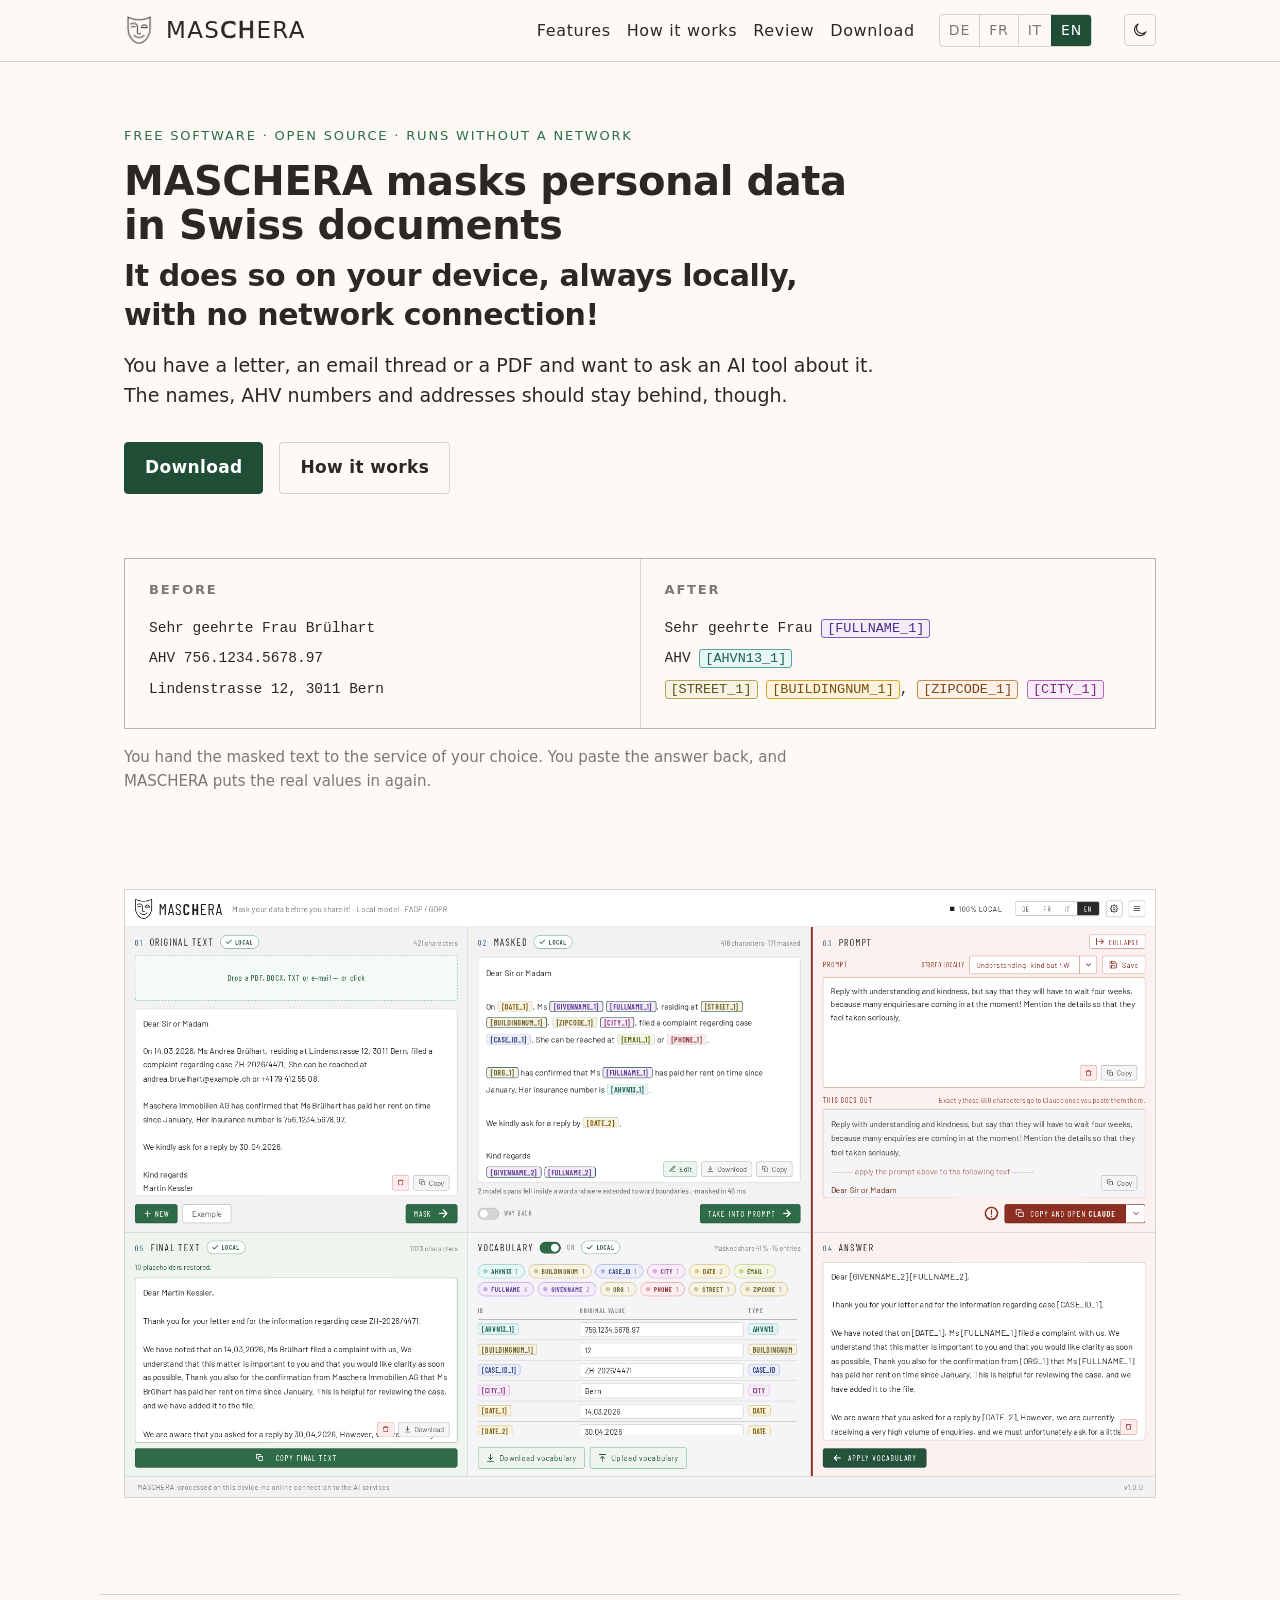
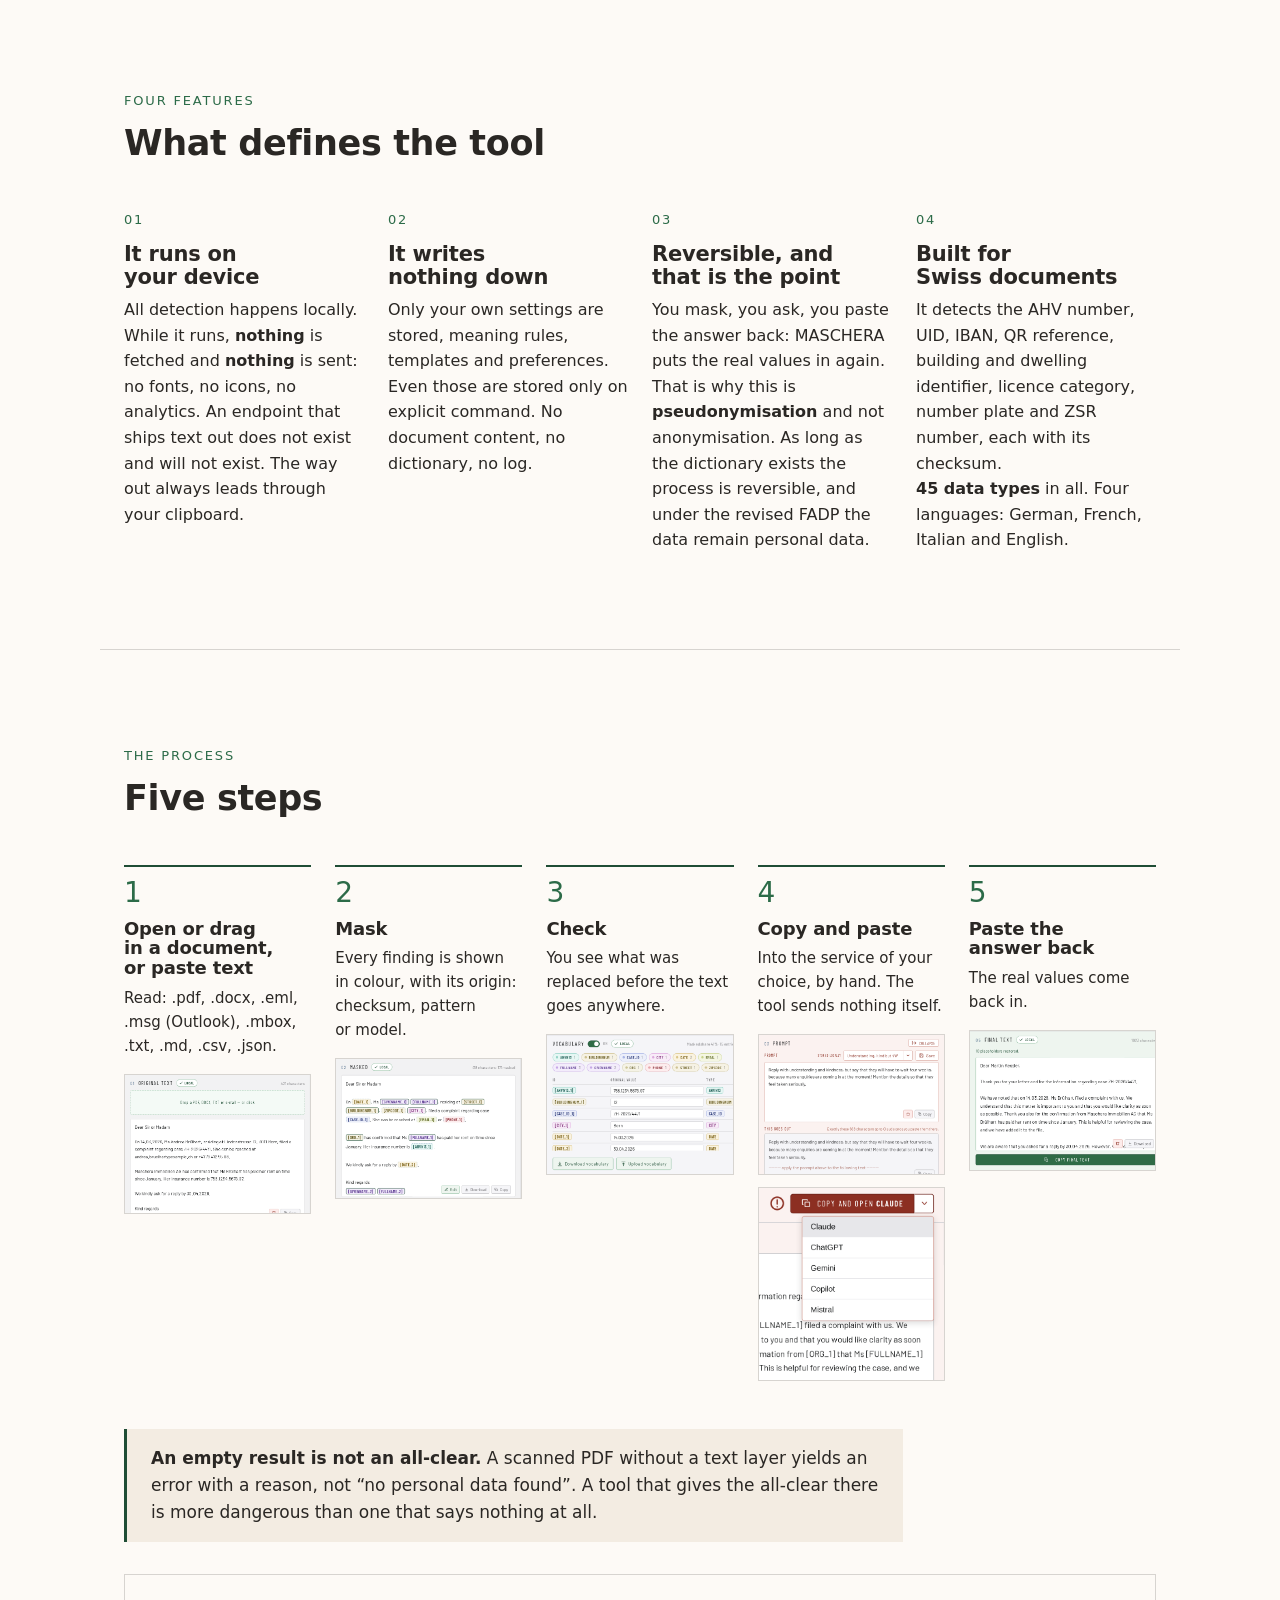
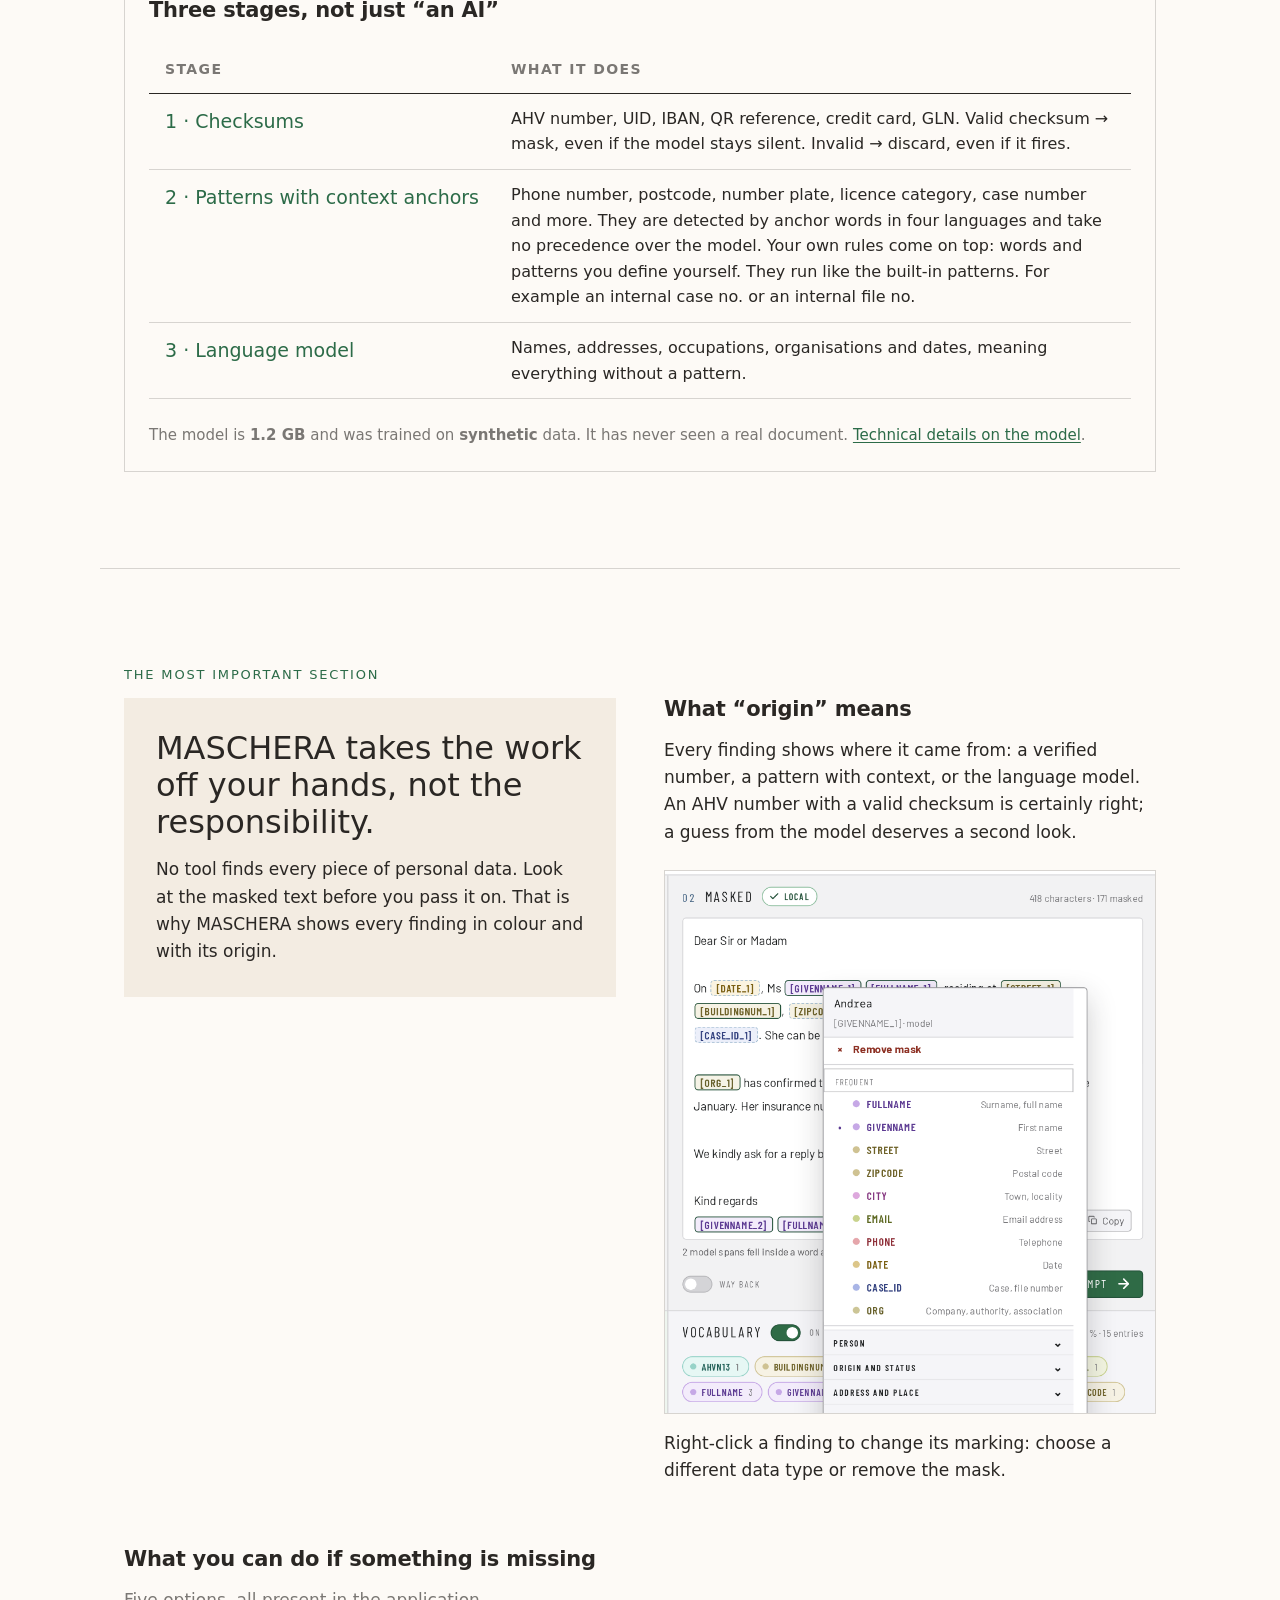
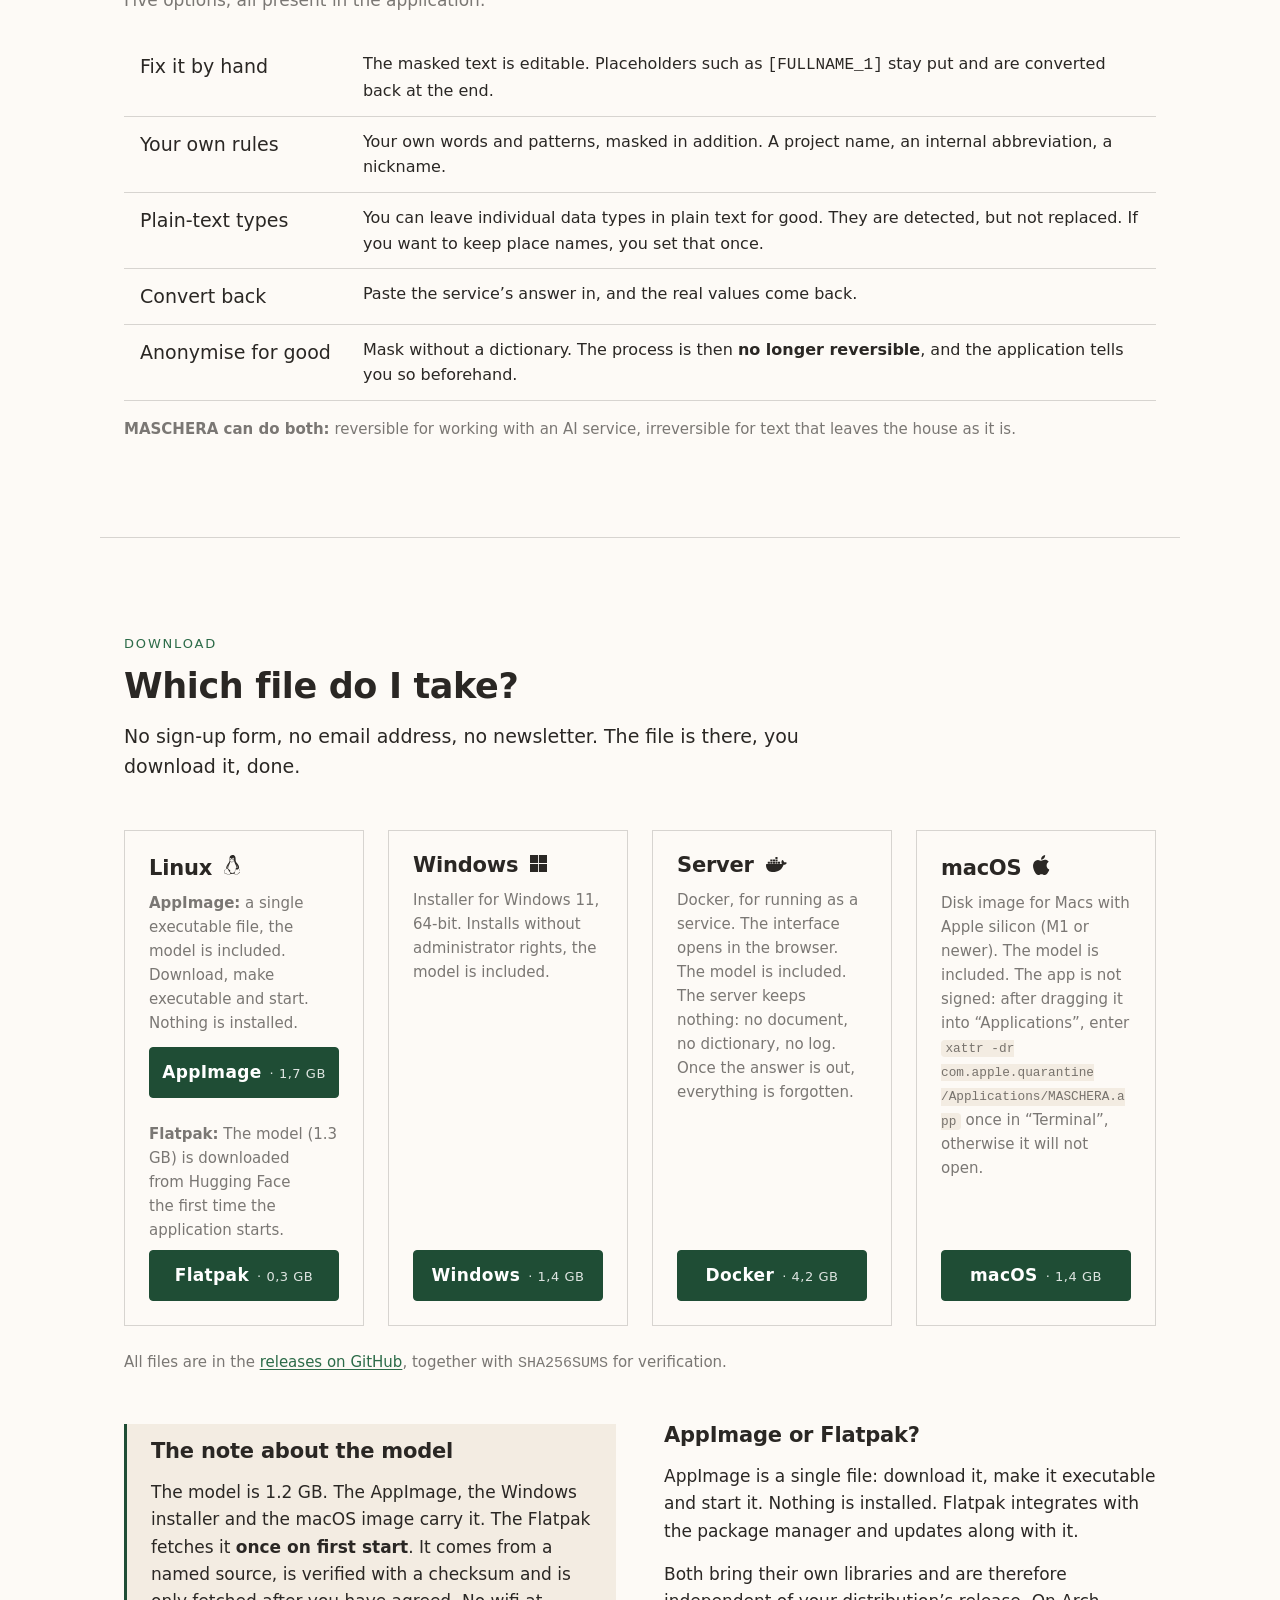
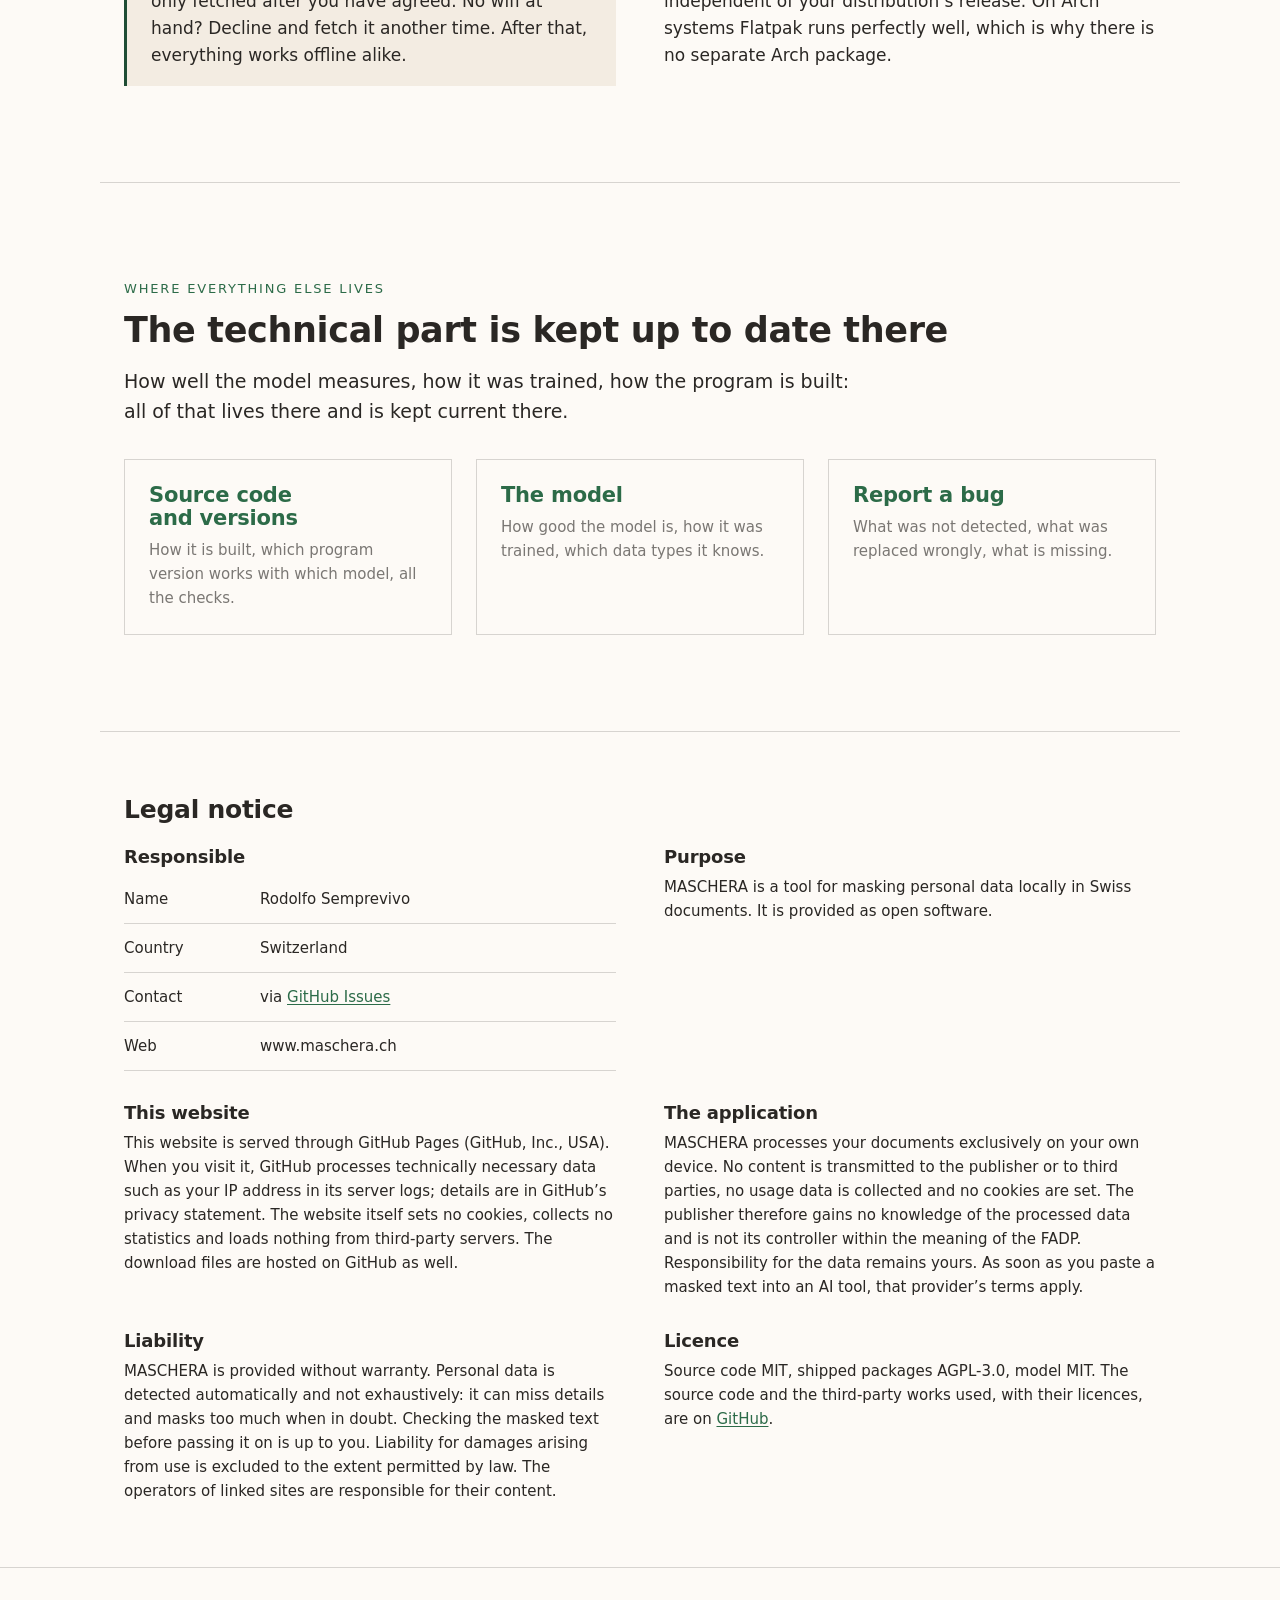
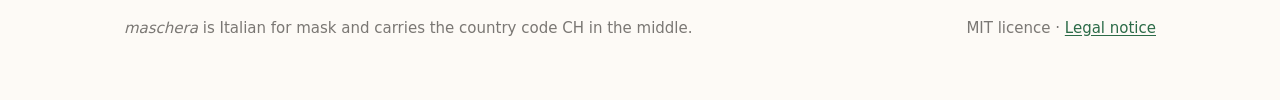
==== commit d9abb34c: "MASCHERA 1.0.2: macOS als Paket, Webseite und Dokumentation Co-Authored-By: Claude <noreply@anthropi" ====
--- a/site/index.html
+++ b/site/index.html
@@ -231,9 +231,8 @@
 
     <div class="paket">
       <h3 style="display:flex; align-items:baseline; gap:var(--s3); line-height:1"><span>macOS</span><svg viewBox="2.2 0 19.6 24" width="16.3" height="20" fill="currentColor" aria-hidden="true" style="flex:none; display:block"><path d="M12.152 6.896c-.948 0-2.415-1.078-3.96-1.04-2.04.027-3.91 1.183-4.961 3.014-2.117 3.675-.546 9.103 1.519 12.09 1.013 1.454 2.208 3.09 3.792 3.039 1.52-.065 2.09-.987 3.935-.987 1.831 0 2.35.987 3.96.948 1.637-.026 2.676-1.48 3.676-2.948 1.156-1.688 1.636-3.325 1.662-3.415-.039-.013-3.182-1.221-3.22-4.857-.026-3.04 2.48-4.494 2.597-4.559-1.429-2.09-3.623-2.324-4.39-2.376-2-.156-3.675 1.09-4.61 1.09zM15.53 3.83c.843-1.012 1.4-2.427 1.245-3.83-1.207.052-2.662.805-3.532 1.818-.78.896-1.454 2.338-1.273 3.714 1.338.104 2.715-.688 3.559-1.701"></path></svg></h3>
-      <p class="zeug" data-i18n="dl.mac">Gibt es leider noch nicht. Es wird daran gearbeitet. Schaue später wieder vorbei!</p>
-      <span class="marke-arbeit" data-i18n="dl.arbeit">In Arbeit</span>
-      <a class="knopf" aria-disabled="true" href="#" data-i18n="dl.nochnicht" style="font-size: 14px">Noch nicht verfügbar</a>
+      <p class="zeug" data-i18n-html="dl.mac">Abbild für Macs mit Apple-Chip (M1 oder neuer). Das Modell ist mit enthalten. Die App ist nicht signiert: Nach dem Ziehen in «Programme» einmal im Programm «Terminal» <code>xattr -dr com.apple.quarantine /Applications/MASCHERA.app</code> eingeben, sonst lässt sie sich nicht öffnen.</p>
+      <a class="knopf" href="https://github.com/semprerudi/maschera/releases/latest/download/MASCHERA-latest-arm64.dmg" rel="noopener noreferrer" data-datei="macos">macOS<span class="groesse">1,4 GB</span></a>
     </div>
   </div>
 
@@ -242,7 +241,7 @@
   <div class="raster-2" style="margin-top:var(--s12)">
     <div class="hinweis">
       <h3 data-i18n="dl.modellTitel">Der Hinweis zum Modell</h3>
-      <p data-i18n-html="dl.modell">Das Modell ist 1,2 GB gross. Die AppImage und der Windows-Installer tragen es mit. Das Flatpak holt es <strong>einmal beim ersten Start</strong>. Es kommt aus einer benannten Quelle, wird mit einer Prüfsumme kontrolliert und erst geladen, nachdem du zugestimmt hast. Wer gerade kein WLAN hat, lehnt ab und holt es ein andermal. Danach ist alles gleich offline.</p>
+      <p data-i18n-html="dl.modell">Das Modell ist 1,2 GB gross. Die AppImage, der Windows-Installer und das macOS-Abbild tragen es mit. Das Flatpak holt es <strong>einmal beim ersten Start</strong>. Es kommt aus einer benannten Quelle, wird mit einer Prüfsumme kontrolliert und erst geladen, nachdem du zugestimmt hast. Wer gerade kein WLAN hat, lehnt ab und holt es ein andermal. Danach ist alles gleich offline.</p>
     </div>
     <div>
       <h3 data-i18n="dl.archTitel">AppImage oder Flatpak?</h3>
--- a/site/stil.css
+++ b/site/stil.css
@@ -253,6 +253,9 @@
 .weitere a span { color: var(--leise); white-space: nowrap; }
 
 .knopf[aria-disabled="true"] { background: none; color: var(--leise); border-color: var(--linie); cursor: not-allowed; pointer-events: none; }
+/* Ein Befehl im Fliesstext einer Karte (macOS): Festbreitenschrift, darf umbrechen. */
+.zeug code { font-family: ui-monospace, Menlo, Consolas, monospace; font-size: .85em;
+  overflow-wrap: anywhere; background: var(--flaeche); padding: .1em .35em; border-radius: 4px; }
 .marke-arbeit {
   display: inline-block; font-family: var(--schrift-titel); font-size: 12px; letter-spacing: 0.12em;
   text-transform: uppercase; color: var(--akzent-dunkel); align-self: start;
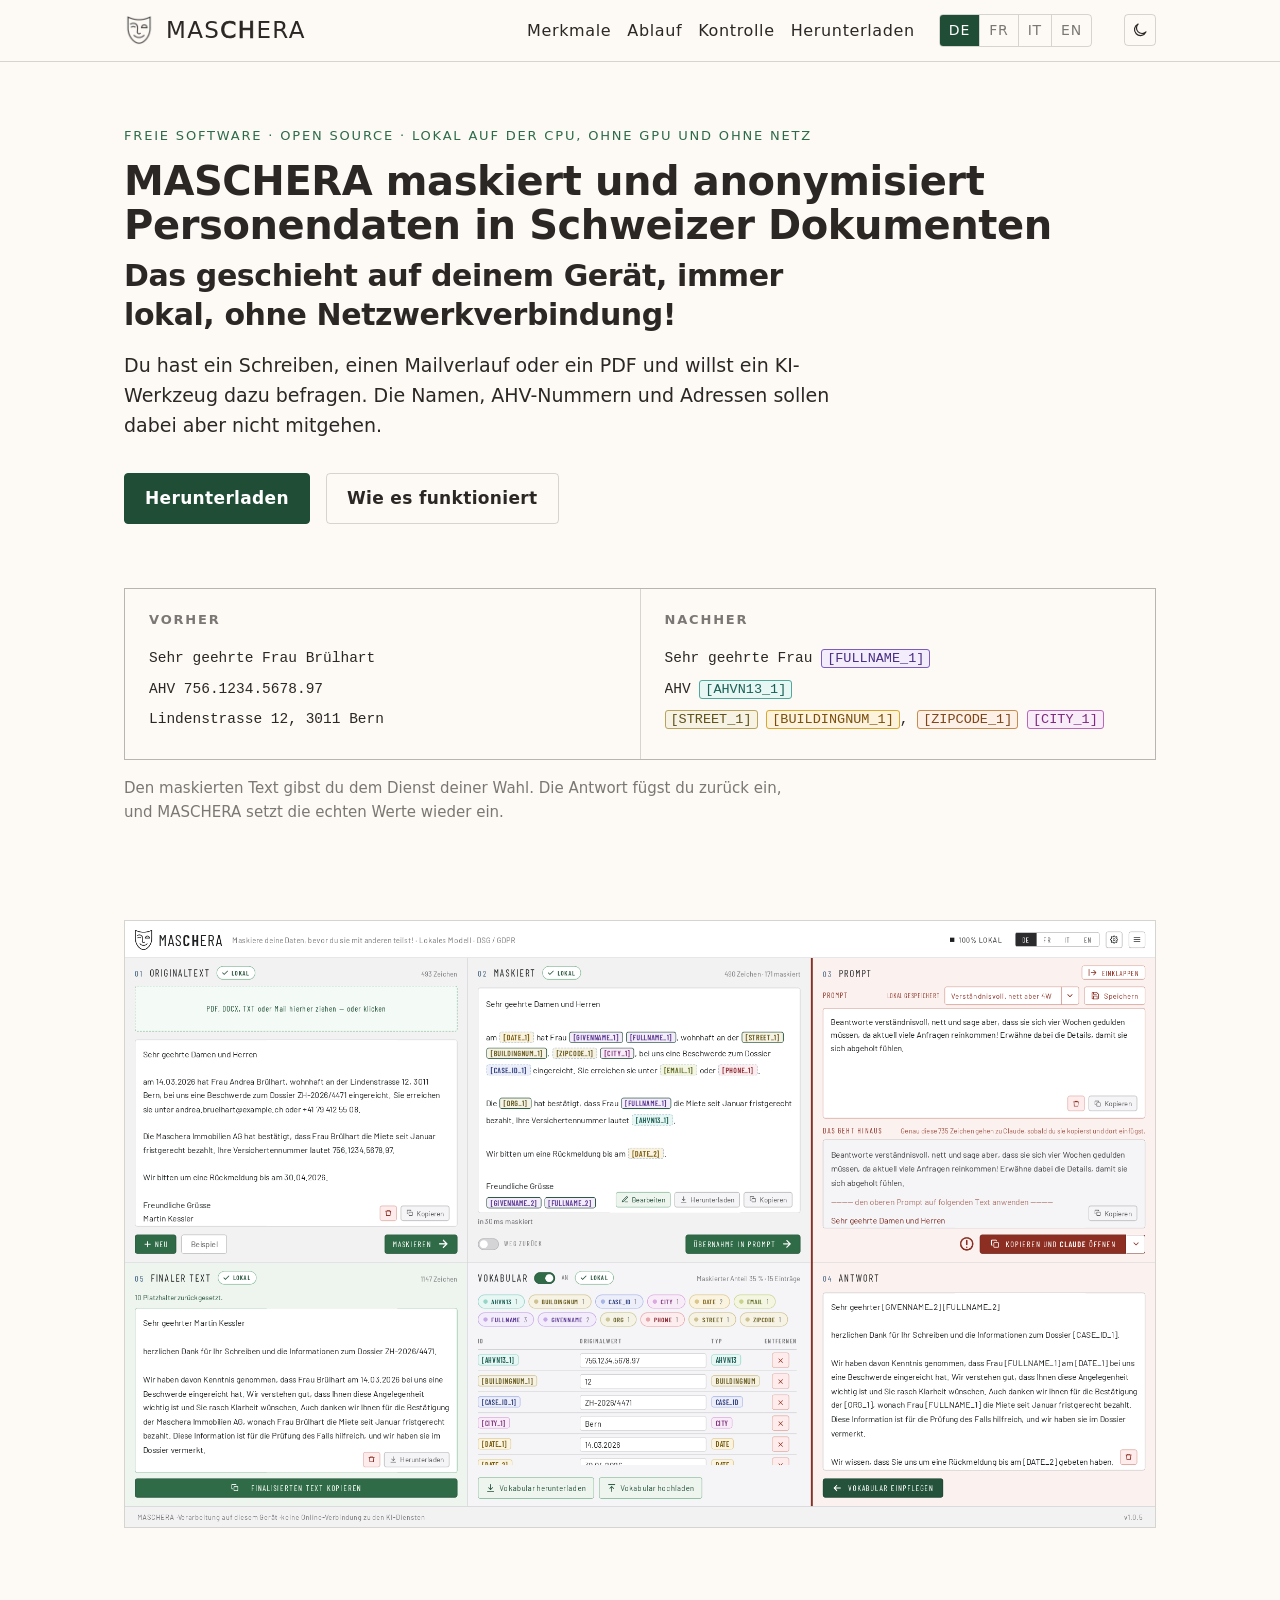
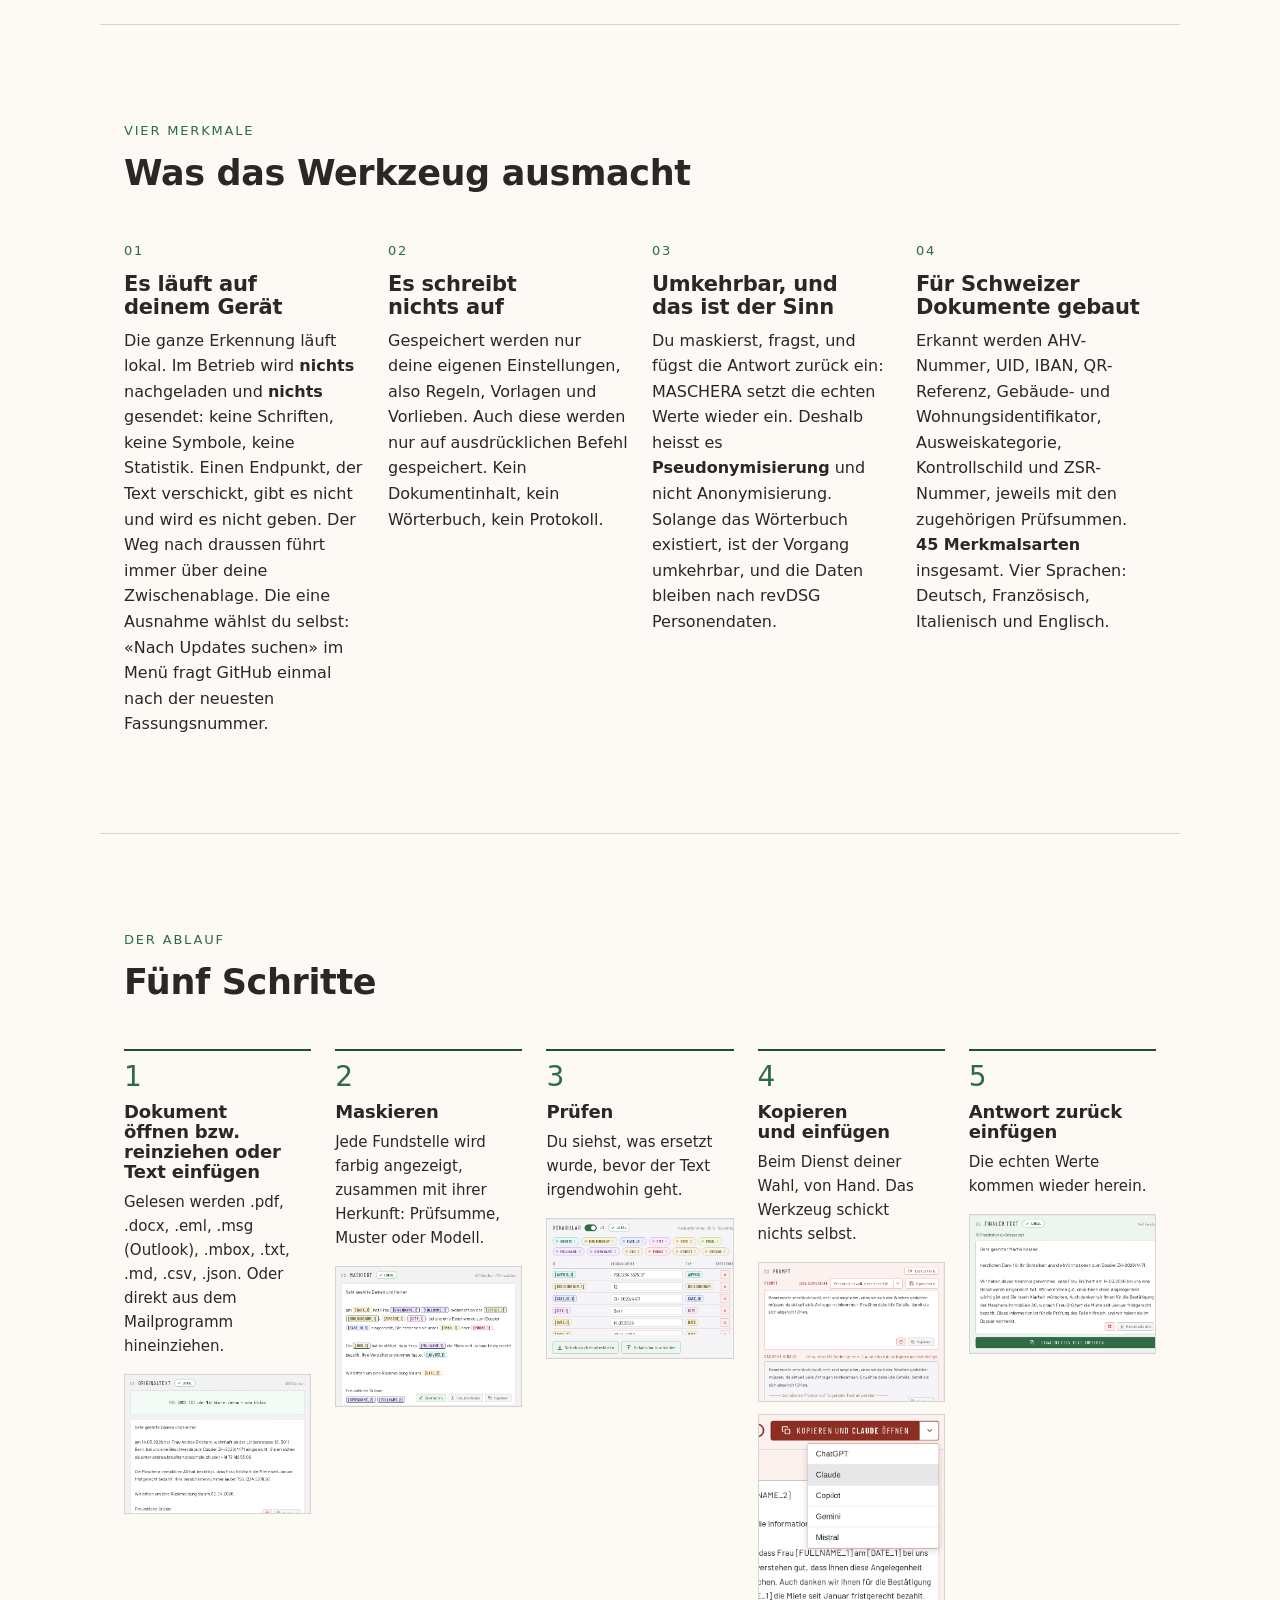
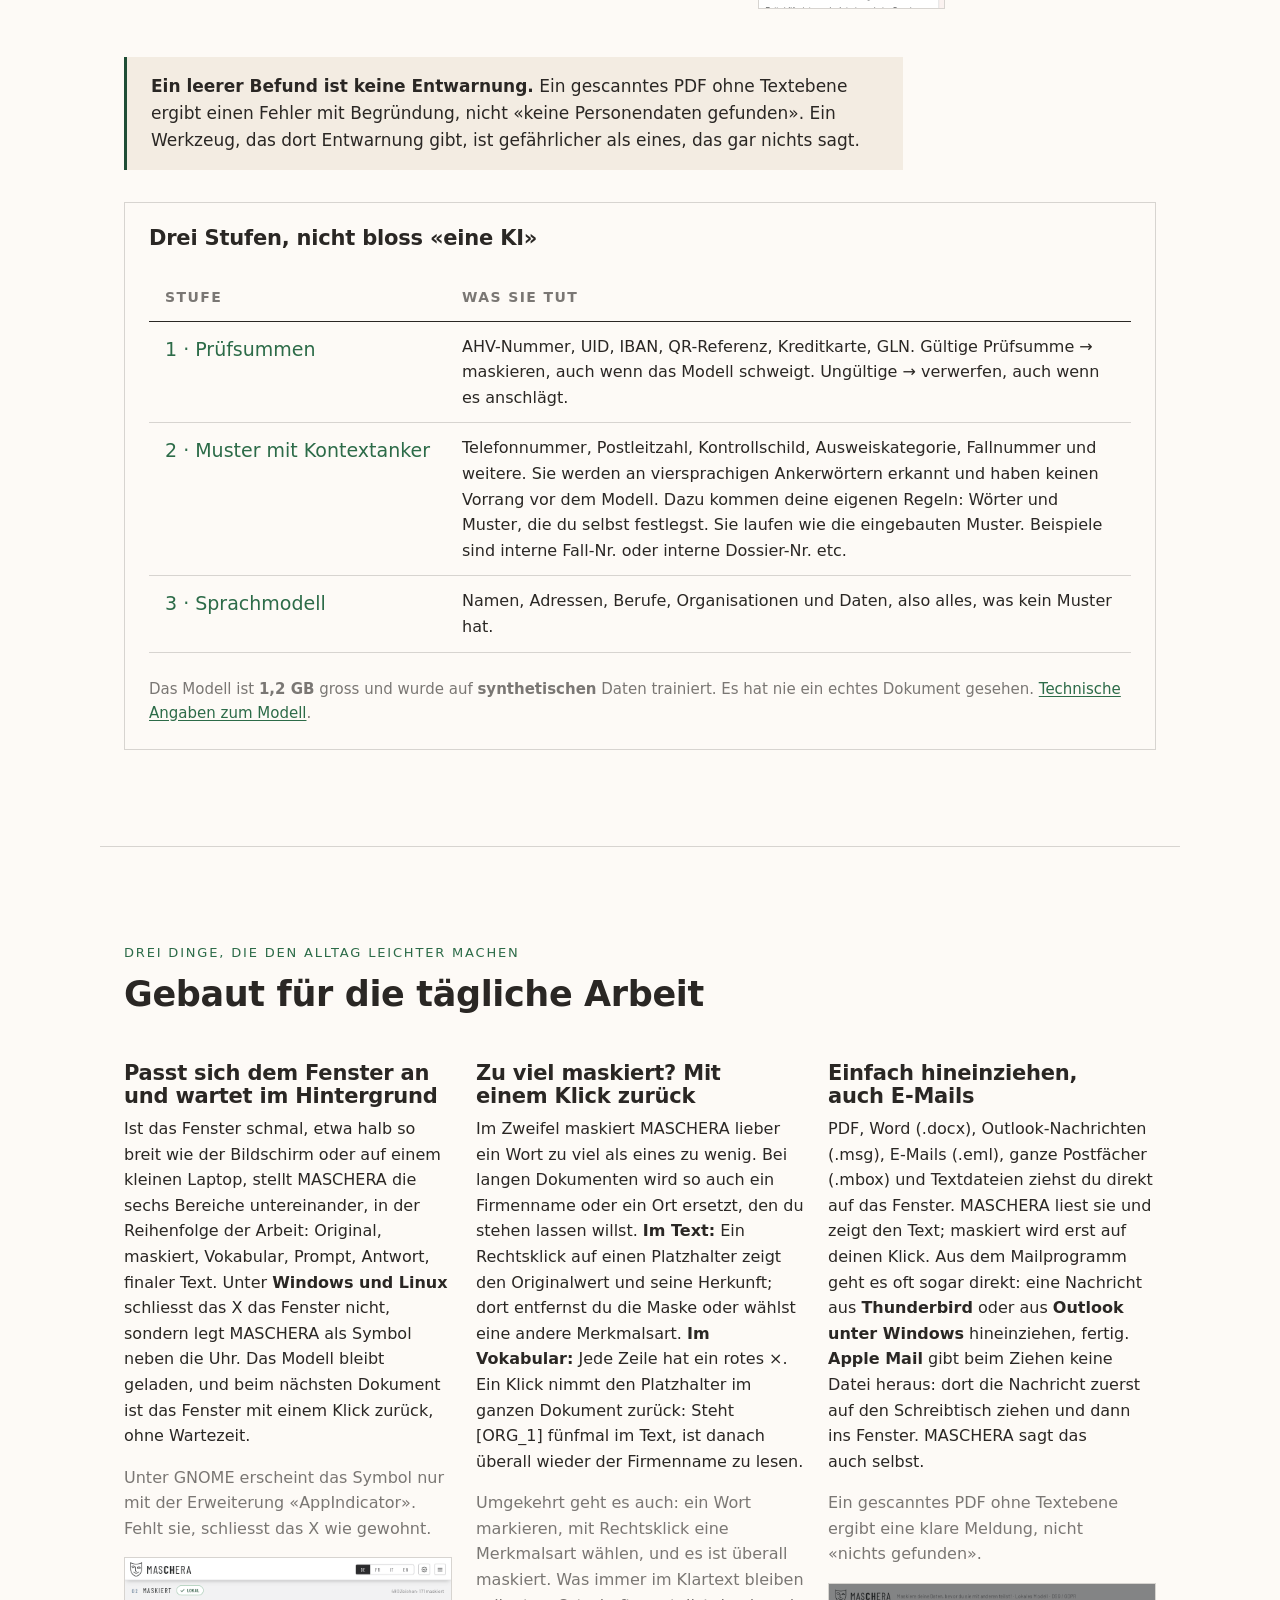
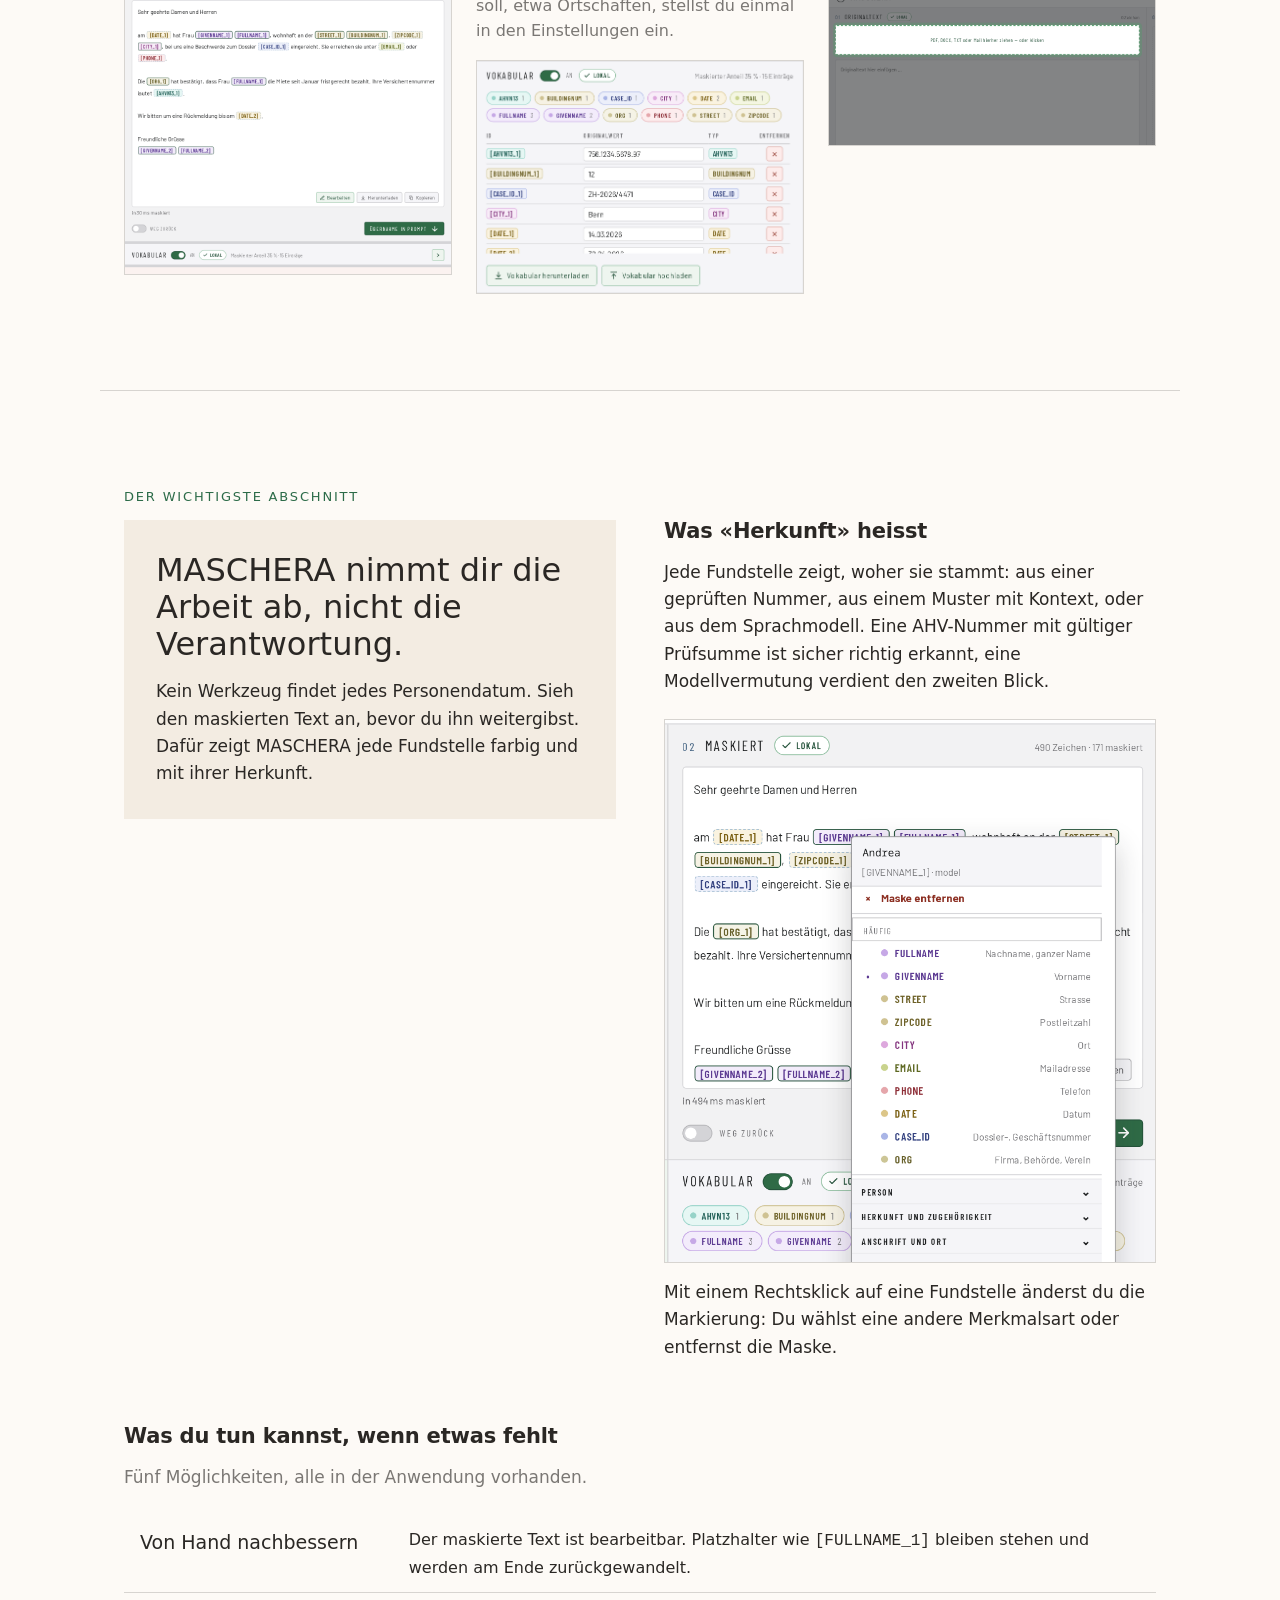
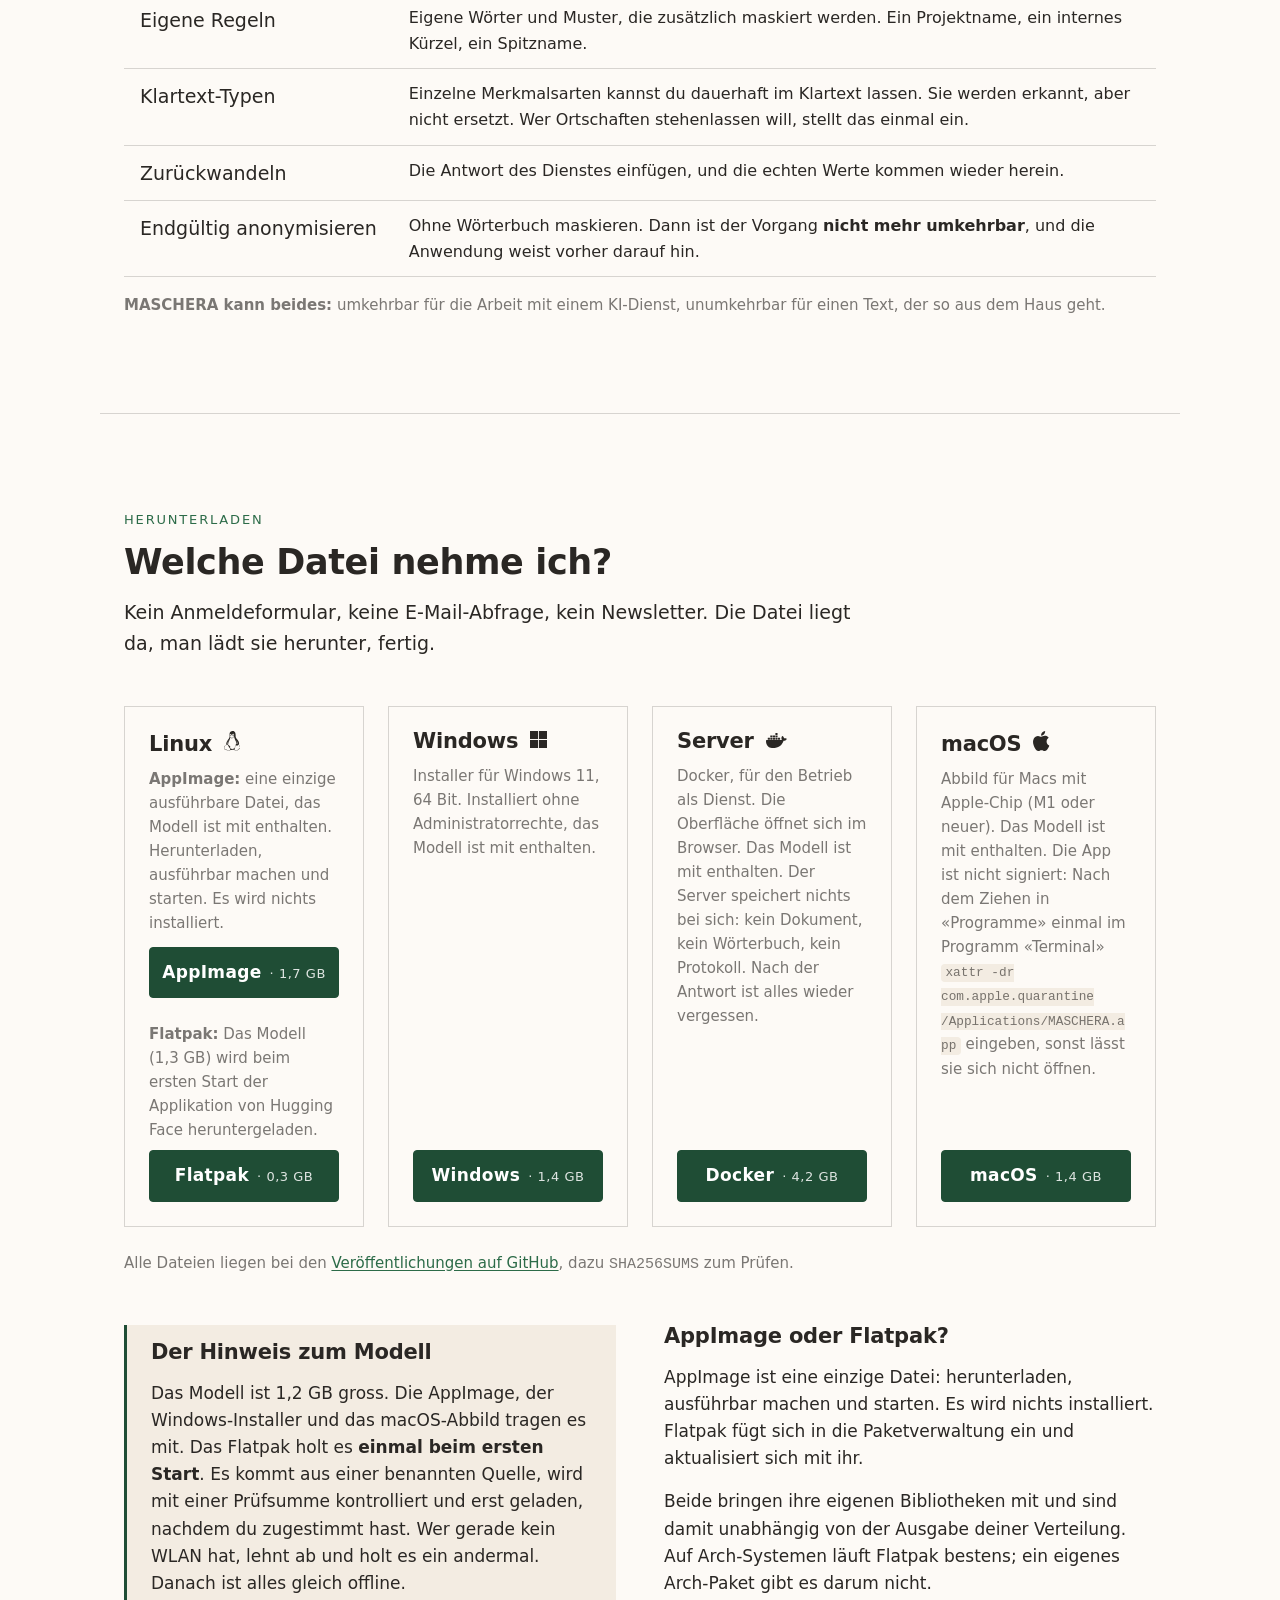
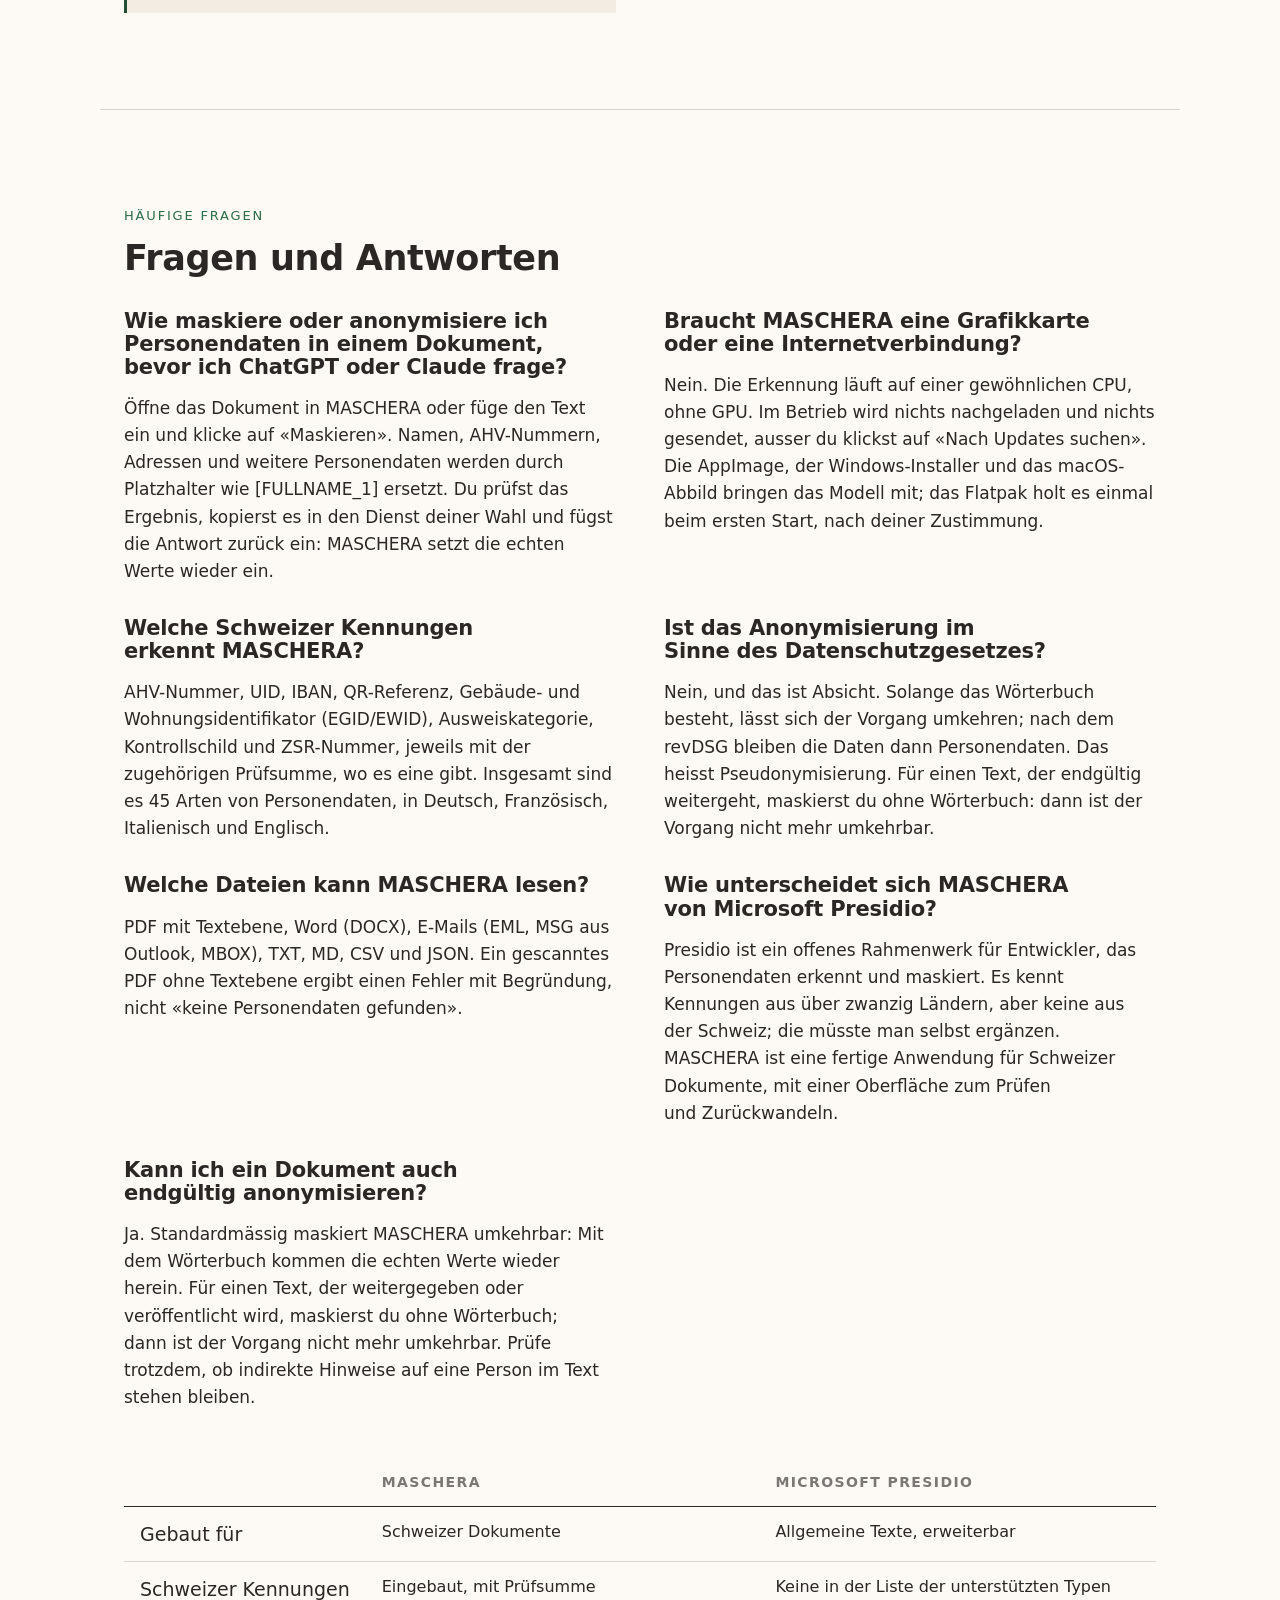
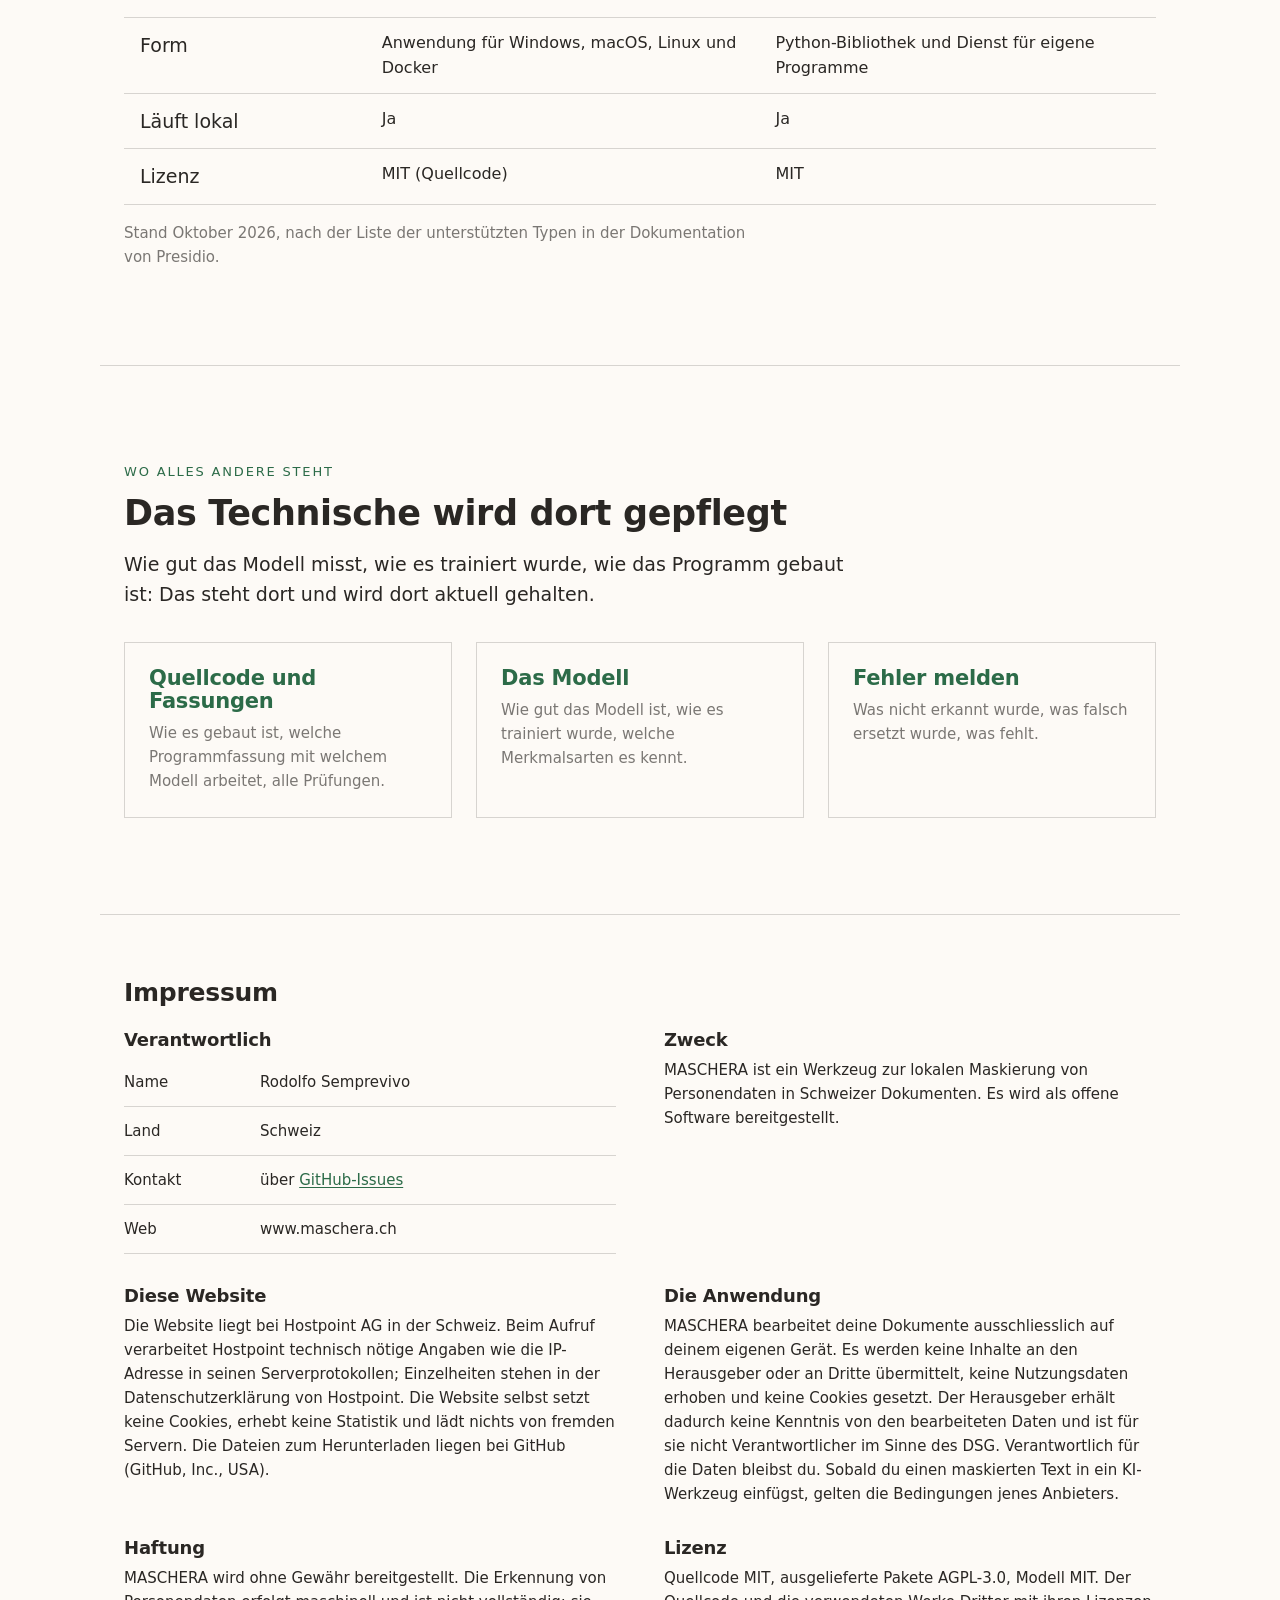
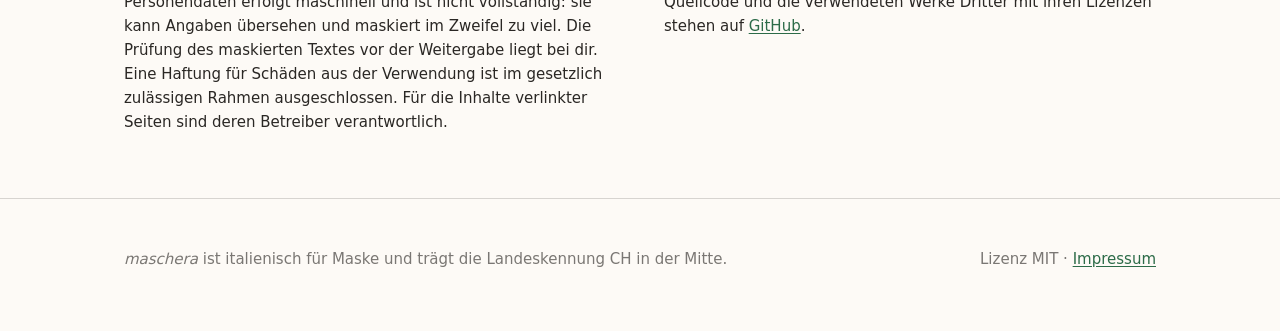
==== commit c5f1f781: "MASCHERA 1.0.5: Entfernen im Vokabular, Nach Updates suchen, Haertung Co-Authored-By: Claude <norepl" ====
--- a/site/index.html
+++ b/site/index.html
@@ -11,8 +11,144 @@
 })();
 </script>
 <meta name="viewport" content="width=device-width, initial-scale=1">
-<title>MASCHERA: Personendaten maskieren, auf deinem Gerät</title>
-<meta name="description" content="MASCHERA maskiert Personendaten in Schweizer Dokumenten, lokal auf deinem Gerät und ohne Netzwerkverbindung.">
+<title>Schweizer Dokumente maskieren & anonymisieren – Open Source</title>
+<meta name="description" content="Freie Open-Source-Software: maskiert und anonymisiert Personendaten in Schweizer Dokumenten, bevor du sie mit ChatGPT & Co. teilst. Lokal, ohne GPU.">
+<link rel="canonical" href="https://www.maschera.ch/">
+<link rel="alternate" hreflang="de" href="https://www.maschera.ch/">
+<link rel="alternate" hreflang="fr" href="https://www.maschera.ch/fr/">
+<link rel="alternate" hreflang="it" href="https://www.maschera.ch/it/">
+<link rel="alternate" hreflang="en" href="https://www.maschera.ch/en/">
+<link rel="alternate" hreflang="x-default" href="https://www.maschera.ch/">
+<meta property="og:type" content="website">
+<meta property="og:site_name" content="MASCHERA">
+<meta property="og:url" content="https://www.maschera.ch/">
+<meta property="og:title" content="Schweizer Dokumente maskieren & anonymisieren – Open Source">
+<meta property="og:description" content="Freie Open-Source-Software: maskiert und anonymisiert Personendaten in Schweizer Dokumenten, bevor du sie mit ChatGPT & Co. teilst. Lokal, ohne GPU.">
+<meta property="og:image" content="https://www.maschera.ch/bilder/de/hero.png">
+<meta property="og:image:width" content="2000">
+<meta property="og:image:height" content="1178">
+<meta property="og:locale" content="de_CH">
+<meta property="og:locale:alternate" content="fr_CH">
+<meta property="og:locale:alternate" content="it_CH">
+<meta property="og:locale:alternate" content="en_GB">
+<meta name="twitter:card" content="summary_large_image">
+<script type="application/ld+json">
+{
+ "@context": "https://schema.org",
+ "@type": "SoftwareApplication",
+ "name": "MASCHERA",
+ "alternateName": "MASCHERA PII-Maskierung",
+ "description": "Open-source PII masking and anonymisation for Swiss documents: detects and pseudonymises or anonymises personal data (names, AHV numbers, addresses) locally on the CPU before text goes to an AI service. Free software, no GPU, no cloud.",
+ "url": "https://www.maschera.ch/",
+ "applicationCategory": "SecurityApplication",
+ "operatingSystem": "Windows 11, macOS (Apple silicon), Linux",
+ "inLanguage": [
+  "de",
+  "fr",
+  "it",
+  "en"
+ ],
+ "isAccessibleForFree": true,
+ "license": "https://github.com/semprerudi/maschera/blob/main/LIZENZ.md",
+ "offers": {
+  "@type": "Offer",
+  "price": "0",
+  "priceCurrency": "CHF"
+ },
+ "downloadUrl": "https://github.com/semprerudi/maschera/releases/latest",
+ "codeRepository": "https://github.com/semprerudi/maschera",
+ "sameAs": [
+  "https://github.com/semprerudi/maschera",
+  "https://huggingface.co/semprerudi/maschera-ch-v63b"
+ ],
+ "image": "https://www.maschera.ch/bilder/de/hero.png",
+ "countriesSupported": "CH",
+ "datePublished": "2026-09-26",
+ "dateModified": "2026-10-15",
+ "author": {
+  "@type": "Person",
+  "name": "Rodolfo Semprevivo",
+  "url": "https://github.com/semprerudi",
+  "address": {"@type": "PostalAddress", "addressCountry": "CH"}
+ },
+ "screenshot": "https://www.maschera.ch/bilder/de/hero.png",
+ "featureList": [
+  "Detects and masks 45 types of personal data in German, French, Italian and English",
+  "Swiss identifiers with checksum: AHV number, UID, IBAN, QR reference, EGID/EWID, ZSR number",
+  "Reversible pseudonymisation: paste the AI answer back and the real values return",
+  "Runs entirely on the local CPU: no GPU, no cloud, nothing sent while it runs",
+  "Reads PDF, DOCX, EML, MSG, MBOX, TXT, MD, CSV and JSON"
+ ],
+ "keywords": "PII, Anonymisierung, Pseudonymisierung, Datenschutz, DSG, revDSG, nDSG, Schweiz, Open Source, lokal, CPU, KI, ChatGPT"
+}
+</script>
+<!-- faq-ld -->
+<script type="application/ld+json">
+{
+ "@context": "https://schema.org",
+ "@type": "FAQPage",
+ "inLanguage": "de",
+ "mainEntity": [
+  {
+   "@type": "Question",
+   "name": "Wie maskiere oder anonymisiere ich Personendaten in einem Dokument, bevor ich ChatGPT oder Claude frage?",
+   "acceptedAnswer": {
+    "@type": "Answer",
+    "text": "Öffne das Dokument in MASCHERA oder füge den Text ein und klicke auf «Maskieren». Namen, AHV-Nummern, Adressen und weitere Personendaten werden durch Platzhalter wie [FULLNAME_1] ersetzt. Du prüfst das Ergebnis, kopierst es in den Dienst deiner Wahl und fügst die Antwort zurück ein: MASCHERA setzt die echten Werte wieder ein."
+   }
+  },
+  {
+   "@type": "Question",
+   "name": "Braucht MASCHERA eine Grafikkarte oder eine Internetverbindung?",
+   "acceptedAnswer": {
+    "@type": "Answer",
+    "text": "Nein. Die Erkennung läuft auf einer gewöhnlichen CPU, ohne GPU. Im Betrieb wird nichts nachgeladen und nichts gesendet, ausser du klickst auf «Nach Updates suchen». Die AppImage, der Windows-Installer und das macOS-Abbild bringen das Modell mit; das Flatpak holt es einmal beim ersten Start, nach deiner Zustimmung."
+   }
+  },
+  {
+   "@type": "Question",
+   "name": "Welche Schweizer Kennungen erkennt MASCHERA?",
+   "acceptedAnswer": {
+    "@type": "Answer",
+    "text": "AHV-Nummer, UID, IBAN, QR-Referenz, Gebäude- und Wohnungsidentifikator (EGID/EWID), Ausweiskategorie, Kontrollschild und ZSR-Nummer, jeweils mit der zugehörigen Prüfsumme, wo es eine gibt. Insgesamt sind es 45 Arten von Personendaten, in Deutsch, Französisch, Italienisch und Englisch."
+   }
+  },
+  {
+   "@type": "Question",
+   "name": "Ist das Anonymisierung im Sinne des Datenschutzgesetzes?",
+   "acceptedAnswer": {
+    "@type": "Answer",
+    "text": "Nein, und das ist Absicht. Solange das Wörterbuch besteht, lässt sich der Vorgang umkehren; nach dem revDSG bleiben die Daten dann Personendaten. Das heisst Pseudonymisierung. Für einen Text, der endgültig weitergeht, maskierst du ohne Wörterbuch: dann ist der Vorgang nicht mehr umkehrbar."
+   }
+  },
+  {
+   "@type": "Question",
+   "name": "Welche Dateien kann MASCHERA lesen?",
+   "acceptedAnswer": {
+    "@type": "Answer",
+    "text": "PDF mit Textebene, Word (DOCX), E-Mails (EML, MSG aus Outlook, MBOX), TXT, MD, CSV und JSON. Ein gescanntes PDF ohne Textebene ergibt einen Fehler mit Begründung, nicht «keine Personendaten gefunden»."
+   }
+  },
+  {
+   "@type": "Question",
+   "name": "Wie unterscheidet sich MASCHERA von Microsoft Presidio?",
+   "acceptedAnswer": {
+    "@type": "Answer",
+    "text": "Presidio ist ein offenes Rahmenwerk für Entwickler, das Personendaten erkennt und maskiert. Es kennt Kennungen aus über zwanzig Ländern, aber keine aus der Schweiz; die müsste man selbst ergänzen. MASCHERA ist eine fertige Anwendung für Schweizer Dokumente, mit einer Oberfläche zum Prüfen und Zurückwandeln."
+   }
+  },
+  {
+   "@type": "Question",
+   "name": "Kann ich ein Dokument auch endgültig anonymisieren?",
+   "acceptedAnswer": {
+    "@type": "Answer",
+    "text": "Ja. Standardmässig maskiert MASCHERA umkehrbar: Mit dem Wörterbuch kommen die echten Werte wieder herein. Für einen Text, der weitergegeben oder veröffentlicht wird, maskierst du ohne Wörterbuch; dann ist der Vorgang nicht mehr umkehrbar. Prüfe trotzdem, ob indirekte Hinweise auf eine Person im Text stehen bleiben."
+   }
+  }
+ ]
+}
+</script>
+<!-- /faq-ld -->
 <link rel="icon" href="bilder/favicon.png" type="image/png">
 <link rel="apple-touch-icon" href="bilder/favicon.png">
 <link rel="stylesheet" href="stil.css">
@@ -22,7 +158,7 @@
 <header class="kopf">
   <div class="kopf-inhalt">
     <a class="marke" href="#oben">
-      <img src="bilder/maske-icon.png" alt="">
+      <img src="bilder/maske-icon.png" width="256" height="256" alt="MASCHERA">
       <span class="wortmarke">MAS<span class="che">CH</span>ERA</span>
     </a>
     <nav class="kopf-navi" aria-label="Seitenabschnitte">
@@ -48,8 +184,8 @@
 
 <!-- 1 · Kopf ─────────────────────────────────────────────────────────── -->
 <section class="bereich" style="padding-top:var(--s16)">
-  <p class="kicker" data-i18n="hero.kicker">Freie Software · Open Source · läuft ohne Netz</p>
-  <h1 data-i18n-html="hero.titel" style="font-size: 40px">MASCHERA maskiert Personendaten in Schweizer Dokumenten<span style="display:block; font-size:0.75em; line-height:1.3; margin-top:0.3em">Das geschieht auf deinem Gerät, immer lokal, ohne Netzwerkverbindung!</span></h1>
+  <p class="kicker" data-i18n="hero.kicker">Freie Software · Open Source · lokal auf der CPU, ohne GPU und ohne Netz</p>
+  <h1 data-i18n-html="hero.titel" style="font-size: 40px">MASCHERA maskiert und anonymisiert Personendaten in Schweizer Dokumenten<span style="display:block; font-size:0.75em; line-height:1.3; margin-top:0.3em">Das geschieht auf deinem Gerät, immer lokal, ohne Netzwerkverbindung!</span></h1>
   <p class="fuehrung" data-i18n="hero.lead">Du hast ein Schreiben, einen Mailverlauf oder ein PDF und willst ein KI-Werkzeug dazu befragen. Die Namen, AHV-Nummern und Adressen sollen dabei aber nicht mitgehen.</p>
   <p style="display:flex;gap:var(--s4);flex-wrap:wrap;margin-top:var(--s8)">
     <a class="knopf" href="#herunterladen" data-i18n="hero.knopf1">Herunterladen</a>
@@ -77,7 +213,7 @@
 <!-- 3 · Schirmbild ───────────────────────────────────────────────────── -->
 <section class="bereich" style="border-top:0;padding-top:0">
   <figure class="rahmen" style="margin:0">
-    <img class="schirm nur-hell" src="bilder/de/hero.png" data-bild="hero" alt="" data-i18n-attr="alt:bild.gross"><img class="schirm nur-dunkel" src="bilder/de/hero-dunkel.png" data-bild="hero-dunkel" alt="" data-i18n-attr="alt:bild.gross" loading="lazy">
+    <img data-i18n-attr="alt:bild.gross" class="schirm nur-hell" src="bilder/de/hero.png" width="2000" height="1178" data-bild="hero" alt="MASCHERA mit einem maskierten Brief: Namen, AHV-Nummer und Adresse sind durch farbige Platzhalter ersetzt"><img data-i18n-attr="alt:bild.gross" class="schirm nur-dunkel" src="bilder/de/hero-dunkel.png" width="2000" height="1178" data-bild="hero-dunkel" alt="MASCHERA mit einem maskierten Brief: Namen, AHV-Nummer und Adresse sind durch farbige Platzhalter ersetzt" loading="lazy">
   </figure>
 </section>
 
@@ -89,7 +225,7 @@
     <div class="merkmal">
       <span class="nr">01</span>
       <h3 data-i18n="m1.titel">Es läuft auf deinem Gerät</h3>
-      <p data-i18n-html="m1.text">Die ganze Erkennung läuft lokal. Im Betrieb wird <strong>nichts</strong> nachgeladen und <strong>nichts</strong> gesendet: keine Schriften, keine Symbole, keine Statistik. Einen Endpunkt, der Text verschickt, gibt es nicht und wird es nicht geben. Der Weg nach draussen führt immer über deine Zwischenablage.</p>
+      <p data-i18n-html="m1.text">Die ganze Erkennung läuft lokal. Im Betrieb wird <strong>nichts</strong> nachgeladen und <strong>nichts</strong> gesendet: keine Schriften, keine Symbole, keine Statistik. Einen Endpunkt, der Text verschickt, gibt es nicht und wird es nicht geben. Der Weg nach draussen führt immer über deine Zwischenablage. Die eine Ausnahme wählst du selbst: «Nach Updates suchen» im Menü fragt GitHub einmal nach der neuesten Fassungsnummer.</p>
     </div>
     <div class="merkmal">
       <span class="nr">02</span>
@@ -117,32 +253,32 @@
     <div class="schritt">
       <span class="nr">1</span>
       <h3 data-i18n="s1.titel">Dokument öffnen bzw. reinziehen oder Text einfügen</h3>
-      <p data-i18n="s1.text">Gelesen werden .pdf, .docx, .eml, .msg (Outlook), .mbox, .txt, .md, .csv, .json.</p>
-      <img class="schirm nur-hell" src="bilder/de/schritt1.png" data-bild="schritt1" alt=""><img class="schirm nur-dunkel" src="bilder/de/schritt1-dunkel.png" data-bild="schritt1-dunkel" alt="" loading="lazy">
+      <p data-i18n="s1.text">Gelesen werden .pdf, .docx, .eml, .msg (Outlook), .mbox, .txt, .md, .csv, .json. Oder direkt aus dem Mailprogramm hineinziehen.</p>
+      <img data-i18n-attr="alt:bild.s1" class="schirm nur-hell" src="bilder/de/schritt1.png" width="665" height="590" data-bild="schritt1" alt="Schritt 1: ein Dokument in MASCHERA ablegen oder Text einfügen"><img data-i18n-attr="alt:bild.s1" class="schirm nur-dunkel" src="bilder/de/schritt1-dunkel.png" width="665" height="590" data-bild="schritt1-dunkel" alt="Schritt 1: ein Dokument in MASCHERA ablegen oder Text einfügen" loading="lazy">
     </div>
     <div class="schritt">
       <span class="nr">2</span>
       <h3 data-i18n="s2.titel">Maskieren</h3>
       <p data-i18n="s2.text">Jede Fundstelle wird farbig angezeigt, zusammen mit ihrer Herkunft: Prüfsumme, Muster oder Modell.</p>
-      <img class="schirm nur-hell" src="bilder/de/schritt2.png" data-bild="schritt2" alt=""><img class="schirm nur-dunkel" src="bilder/de/schritt2-dunkel.png" data-bild="schritt2-dunkel" alt="" loading="lazy">
+      <img data-i18n-attr="alt:bild.s2" class="schirm nur-hell" src="bilder/de/schritt2.png" width="666" height="590" data-bild="schritt2" alt="Schritt 2: der Text ist maskiert, die Personendaten stehen als Platzhalter"><img data-i18n-attr="alt:bild.s2" class="schirm nur-dunkel" src="bilder/de/schritt2-dunkel.png" width="666" height="590" data-bild="schritt2-dunkel" alt="Schritt 2: der Text ist maskiert, die Personendaten stehen als Platzhalter" loading="lazy">
     </div>
     <div class="schritt">
       <span class="nr">3</span>
       <h3 data-i18n="s3.titel">Prüfen</h3>
       <p data-i18n="s3.text">Du siehst, was ersetzt wurde, bevor der Text irgendwohin geht.</p>
-      <img class="schirm nur-hell" src="bilder/de/schritt3.png" data-bild="schritt3" alt=""><img class="schirm nur-dunkel" src="bilder/de/schritt3-dunkel.png" data-bild="schritt3-dunkel" alt="" loading="lazy">
+      <img data-i18n-attr="alt:bild.s3" class="schirm nur-hell" src="bilder/de/schritt3.png" width="666" height="473" data-bild="schritt3" alt="Schritt 3: die Fundstellen prüfen und bei Bedarf ergänzen"><img data-i18n-attr="alt:bild.s3" class="schirm nur-dunkel" src="bilder/de/schritt3-dunkel.png" width="666" height="473" data-bild="schritt3-dunkel" alt="Schritt 3: die Fundstellen prüfen und bei Bedarf ergänzen" loading="lazy">
     </div>
     <div class="schritt">
       <span class="nr">4</span>
       <h3 data-i18n="s4.titel">Kopieren und einfügen</h3>
       <p data-i18n="s4.text">Beim Dienst deiner Wahl, von Hand. Das Werkzeug schickt nichts selbst.</p>
-      <img class="schirm nur-hell" src="bilder/de/schritt4.png" data-bild="schritt4" alt=""><img class="schirm nur-dunkel" src="bilder/de/schritt4-dunkel.png" data-bild="schritt4-dunkel" alt="" loading="lazy"><img class="schirm zusatz nur-hell" src="bilder/de/schritt4-auswahl.png" data-bild="schritt4-auswahl" alt=""><img class="schirm zusatz nur-dunkel" src="bilder/de/schritt4-auswahl-dunkel.png" data-bild="schritt4-auswahl-dunkel" alt="" loading="lazy">
+      <img data-i18n-attr="alt:bild.s4" class="schirm nur-hell" src="bilder/de/schritt4.png" width="664" height="590" data-bild="schritt4" alt="Schritt 4: den maskierten Text kopieren und im KI-Dienst einfügen"><img data-i18n-attr="alt:bild.s4" class="schirm nur-dunkel" src="bilder/de/schritt4-dunkel.png" width="664" height="590" data-bild="schritt4-dunkel" alt="Schritt 4: den maskierten Text kopieren und im KI-Dienst einfügen" loading="lazy"><img data-i18n-attr="alt:bild.s4a" class="schirm zusatz nur-hell" src="bilder/de/schritt4-auswahl.png" width="1082" height="1122" data-bild="schritt4-auswahl" alt="Auswahl des KI-Dienstes: ChatGPT, Claude, Copilot, Gemini oder Mistral"><img data-i18n-attr="alt:bild.s4a" class="schirm zusatz nur-dunkel" src="bilder/de/schritt4-auswahl-dunkel.png" width="1082" height="1122" data-bild="schritt4-auswahl-dunkel" alt="Auswahl des KI-Dienstes: ChatGPT, Claude, Copilot, Gemini oder Mistral" loading="lazy">
     </div>
     <div class="schritt">
       <span class="nr">5</span>
       <h3 data-i18n="s5.titel">Antwort zurück einfügen</h3>
       <p data-i18n="s5.text">Die echten Werte kommen wieder herein.</p>
-      <img class="schirm nur-hell" src="bilder/de/schritt5.png" data-bild="schritt5" alt=""><img class="schirm nur-dunkel" src="bilder/de/schritt5-dunkel.png" data-bild="schritt5-dunkel" alt="" loading="lazy">
+      <img data-i18n-attr="alt:bild.s5" class="schirm nur-hell" src="bilder/de/schritt5.png" width="665" height="473" data-bild="schritt5" alt="Schritt 5: die Antwort einfügen, MASCHERA setzt die echten Werte wieder ein"><img data-i18n-attr="alt:bild.s5" class="schirm nur-dunkel" src="bilder/de/schritt5-dunkel.png" width="665" height="473" data-bild="schritt5-dunkel" alt="Schritt 5: die Antwort einfügen, MASCHERA setzt die echten Werte wieder ein" loading="lazy">
     </div>
   </div>
 
@@ -167,6 +303,32 @@
   </div>
 </section>
 
+<!-- 6b · Im Alltag ─────────────────────────────────────────────────── -->
+<section class="bereich" id="alltag">
+  <p class="kicker" data-i18n="alltag.kicker">Drei Dinge, die den Alltag leichter machen</p>
+  <h2 data-i18n="alltag.titel">Gebaut für die tägliche Arbeit</h2>
+  <div class="raster-3" style="margin-top:var(--s12)">
+    <div class="merkmal">
+      <h3 data-i18n="a1.titel">Passt sich dem Fenster an und wartet im Hintergrund</h3>
+      <p data-i18n-html="a1.text">Ist das Fenster schmal, etwa halb so breit wie der Bildschirm oder auf einem kleinen Laptop, stellt MASCHERA die sechs Bereiche untereinander, in der Reihenfolge der Arbeit: Original, maskiert, Vokabular, Prompt, Antwort, finaler Text. Unter <strong>Windows und Linux</strong> schliesst das X das Fenster nicht, sondern legt MASCHERA als Symbol neben die Uhr. Das Modell bleibt geladen, und beim nächsten Dokument ist das Fenster mit einem Klick zurück, ohne Wartezeit.</p>
+      <p class="klein leise" data-i18n="a1.klein">Unter GNOME erscheint das Symbol nur mit der Erweiterung «AppIndicator». Fehlt sie, schliesst das X wie gewohnt.</p>
+      <figure class="rahmen" style="margin:var(--s4) 0 0"><img data-i18n-attr="alt:bild.einspaltig" class="schirm nur-hell" src="bilder/de/einspaltig.png" width="912" height="882" data-bild="einspaltig" alt="MASCHERA in einem schmalen Fenster: die Bereiche stehen untereinander, getrennt durch deutliche Linien" loading="lazy"><img data-i18n-attr="alt:bild.einspaltig" class="schirm nur-dunkel" src="bilder/de/einspaltig-dunkel.png" width="912" height="882" data-bild="einspaltig-dunkel" alt="MASCHERA in einem schmalen Fenster: die Bereiche stehen untereinander, getrennt durch deutliche Linien" loading="lazy"></figure>
+    </div>
+    <div class="merkmal">
+      <h3 data-i18n="a2.titel">Zu viel maskiert? Mit einem Klick zurück</h3>
+      <p data-i18n-html="a2.text">Im Zweifel maskiert MASCHERA lieber ein Wort zu viel als eines zu wenig. Bei langen Dokumenten wird so auch ein Firmenname oder ein Ort ersetzt, den du stehen lassen willst. <strong>Im Text:</strong> Ein Rechtsklick auf einen Platzhalter zeigt den Originalwert und seine Herkunft; dort entfernst du die Maske oder wählst eine andere Merkmalsart. <strong>Im Vokabular:</strong> Jede Zeile hat ein rotes ×. Ein Klick nimmt den Platzhalter im ganzen Dokument zurück: Steht [ORG_1] fünfmal im Text, ist danach überall wieder der Firmenname zu lesen.</p>
+      <p class="klein leise" data-i18n="a2.klein">Umgekehrt geht es auch: ein Wort markieren, mit Rechtsklick eine Merkmalsart wählen, und es ist überall maskiert. Was immer im Klartext bleiben soll, etwa Ortschaften, stellst du einmal in den Einstellungen ein.</p>
+      <figure class="rahmen" style="margin:var(--s4) 0 0"><img data-i18n-attr="alt:bild.entfernen" class="schirm nur-hell" src="bilder/de/schritt3.png" width="665" height="474" data-bild="schritt3" alt="Das Vokabular mit der Spalte «Entfernen»: ein rotes × je Platzhalter" loading="lazy"><img data-i18n-attr="alt:bild.entfernen" class="schirm nur-dunkel" src="bilder/de/schritt3-dunkel.png" width="665" height="474" data-bild="schritt3-dunkel" alt="Das Vokabular mit der Spalte «Entfernen»: ein rotes × je Platzhalter" loading="lazy"></figure>
+    </div>
+    <div class="merkmal">
+      <h3 data-i18n="a3.titel">Einfach hineinziehen, auch E-Mails</h3>
+      <p data-i18n-html="a3.text">PDF, Word (.docx), Outlook-Nachrichten (.msg), E-Mails (.eml), ganze Postfächer (.mbox) und Textdateien ziehst du direkt auf das Fenster. MASCHERA liest sie und zeigt den Text; maskiert wird erst auf deinen Klick. Aus dem Mailprogramm geht es oft sogar direkt: eine Nachricht aus <strong>Thunderbird</strong> oder aus <strong>Outlook unter Windows</strong> hineinziehen, fertig. <strong>Apple Mail</strong> gibt beim Ziehen keine Datei heraus: dort die Nachricht zuerst auf den Schreibtisch ziehen und dann ins Fenster. MASCHERA sagt das auch selbst.</p>
+      <p class="klein leise" data-i18n="a3.klein">Ein gescanntes PDF ohne Textebene ergibt eine klare Meldung, nicht «nichts gefunden».</p>
+      <figure class="rahmen" style="margin:var(--s4) 0 0"><img data-i18n-attr="alt:bild.ziehen" class="schirm nur-hell" src="bilder/de/ziehen.png" width="1000" height="495" data-bild="ziehen" alt="Eine Datei wird ins Fenster gezogen: die Seite dunkelt ab, die Ablagefläche bleibt hell" loading="lazy"><img data-i18n-attr="alt:bild.ziehen" class="schirm nur-dunkel" src="bilder/de/ziehen-dunkel.png" width="1000" height="495" data-bild="ziehen-dunkel" alt="Eine Datei wird ins Fenster gezogen: die Seite dunkelt ab, die Ablagefläche bleibt hell" loading="lazy"></figure>
+    </div>
+  </div>
+</section>
+
 <!-- 7 · Du prüfst nach ───────────────────────────────────────────────── -->
 <section class="bereich" id="pruefen">
   <p class="kicker" data-i18n="pruefen.kicker">Der wichtigste Abschnitt</p>
@@ -179,7 +341,7 @@
       <h3 data-i18n="herkunft.titel">Was «Herkunft» heisst</h3>
       <p data-i18n="herkunft.text">Jede Fundstelle zeigt, woher sie stammt: aus einer geprüften Nummer, aus einem Muster mit Kontext, oder aus dem Sprachmodell. Eine AHV-Nummer mit gültiger Prüfsumme ist sicher richtig erkannt, eine Modellvermutung verdient den zweiten Blick.</p>
       <figure class="rahmen" style="margin:var(--s6) 0 0">
-        <img class="schirm nur-hell" src="bilder/de/herkunft-menu.png" data-bild="herkunft-menu" alt="" data-i18n-attr="alt:bild.herkunft"><img class="schirm nur-dunkel" src="bilder/de/herkunft-menu-dunkel.png" data-bild="herkunft-menu-dunkel" alt="" data-i18n-attr="alt:bild.herkunft" loading="lazy">
+        <img data-i18n-attr="alt:bild.herkunft" class="schirm nur-hell" src="bilder/de/herkunft-menu.png" width="855" height="946" data-bild="herkunft-menu" alt="Eine Fundstelle mit ihrer Herkunft: Modell, Muster oder Prüfsumme"><img data-i18n-attr="alt:bild.herkunft" class="schirm nur-dunkel" src="bilder/de/herkunft-menu-dunkel.png" width="855" height="946" data-bild="herkunft-menu-dunkel" alt="Eine Fundstelle mit ihrer Herkunft: Modell, Muster oder Prüfsumme" loading="lazy">
       </figure>
       <p style="margin-top:var(--s4)" data-i18n="herkunft.menu">Mit einem Rechtsklick auf eine Fundstelle änderst du die Markierung: Du wählst eine andere Merkmalsart oder entfernst die Maske.</p>
     </div>
@@ -249,6 +411,55 @@
       <p data-i18n-html="dl.arch2">Beide bringen ihre eigenen Bibliotheken mit und sind damit unabhängig von der Ausgabe deiner Verteilung. Auf Arch-Systemen läuft Flatpak bestens; ein eigenes Arch-Paket gibt es darum nicht.</p>
     </div>
   </div>
+</section>
+
+<!-- 8b · Fragen und Antworten ───────────────────────────────────────── -->
+<section class="bereich" id="fragen">
+  <p class="kicker" data-i18n="faq.kicker">Häufige Fragen</p>
+  <h2 data-i18n="faq.titel">Fragen und Antworten</h2>
+  <div class="raster-2" style="margin-top:var(--s8); gap:var(--s8) var(--s12)">
+    <div>
+      <h3 data-i18n="faq.f1">Wie maskiere oder anonymisiere ich Personendaten in einem Dokument, bevor ich ChatGPT oder Claude frage?</h3>
+      <p data-i18n="faq.a1">Öffne das Dokument in MASCHERA oder füge den Text ein und klicke auf «Maskieren». Namen, AHV-Nummern, Adressen und weitere Personendaten werden durch Platzhalter wie [FULLNAME_1] ersetzt. Du prüfst das Ergebnis, kopierst es in den Dienst deiner Wahl und fügst die Antwort zurück ein: MASCHERA setzt die echten Werte wieder ein.</p>
+    </div>
+    <div>
+      <h3 data-i18n="faq.f2">Braucht MASCHERA eine Grafikkarte oder eine Internetverbindung?</h3>
+      <p data-i18n="faq.a2">Nein. Die Erkennung läuft auf einer gewöhnlichen CPU, ohne GPU. Im Betrieb wird nichts nachgeladen und nichts gesendet, ausser du klickst auf «Nach Updates suchen». Die AppImage, der Windows-Installer und das macOS-Abbild bringen das Modell mit; das Flatpak holt es einmal beim ersten Start, nach deiner Zustimmung.</p>
+    </div>
+    <div>
+      <h3 data-i18n="faq.f3">Welche Schweizer Kennungen erkennt MASCHERA?</h3>
+      <p data-i18n="faq.a3">AHV-Nummer, UID, IBAN, QR-Referenz, Gebäude- und Wohnungsidentifikator (EGID/EWID), Ausweiskategorie, Kontrollschild und ZSR-Nummer, jeweils mit der zugehörigen Prüfsumme, wo es eine gibt. Insgesamt sind es 45 Arten von Personendaten, in Deutsch, Französisch, Italienisch und Englisch.</p>
+    </div>
+    <div>
+      <h3 data-i18n="faq.f4">Ist das Anonymisierung im Sinne des Datenschutzgesetzes?</h3>
+      <p data-i18n="faq.a4">Nein, und das ist Absicht. Solange das Wörterbuch besteht, lässt sich der Vorgang umkehren; nach dem revDSG bleiben die Daten dann Personendaten. Das heisst Pseudonymisierung. Für einen Text, der endgültig weitergeht, maskierst du ohne Wörterbuch: dann ist der Vorgang nicht mehr umkehrbar.</p>
+    </div>
+    <div>
+      <h3 data-i18n="faq.f5">Welche Dateien kann MASCHERA lesen?</h3>
+      <p data-i18n="faq.a5">PDF mit Textebene, Word (DOCX), E-Mails (EML, MSG aus Outlook, MBOX), TXT, MD, CSV und JSON. Ein gescanntes PDF ohne Textebene ergibt einen Fehler mit Begründung, nicht «keine Personendaten gefunden».</p>
+    </div>
+    <div>
+      <h3 data-i18n="faq.f6">Wie unterscheidet sich MASCHERA von Microsoft Presidio?</h3>
+      <p data-i18n="faq.a6">Presidio ist ein offenes Rahmenwerk für Entwickler, das Personendaten erkennt und maskiert. Es kennt Kennungen aus über zwanzig Ländern, aber keine aus der Schweiz; die müsste man selbst ergänzen. MASCHERA ist eine fertige Anwendung für Schweizer Dokumente, mit einer Oberfläche zum Prüfen und Zurückwandeln.</p>
+    </div>
+    <div>
+      <h3 data-i18n="faq.f7">Kann ich ein Dokument auch endgültig anonymisieren?</h3>
+      <p data-i18n="faq.a7">Ja. Standardmässig maskiert MASCHERA umkehrbar: Mit dem Wörterbuch kommen die echten Werte wieder herein. Für einen Text, der weitergegeben oder veröffentlicht wird, maskierst du ohne Wörterbuch; dann ist der Vorgang nicht mehr umkehrbar. Prüfe trotzdem, ob indirekte Hinweise auf eine Person im Text stehen bleiben.</p>
+    </div>
+  </div>
+  <table style="margin-top:var(--s12)">
+    <thead>
+      <tr><th></th><th>MASCHERA</th><th>Microsoft Presidio</th></tr>
+    </thead>
+    <tbody>
+      <tr><td class="moegl" data-i18n="vgl.1t">Gebaut für</td><td data-i18n="vgl.1m">Schweizer Dokumente</td><td data-i18n="vgl.1p">Allgemeine Texte, erweiterbar</td></tr>
+      <tr><td class="moegl" data-i18n="vgl.2t">Schweizer Kennungen</td><td data-i18n="vgl.2m">Eingebaut, mit Prüfsumme</td><td data-i18n="vgl.2p">Keine in der Liste der unterstützten Typen</td></tr>
+      <tr><td class="moegl" data-i18n="vgl.3t">Form</td><td data-i18n="vgl.3m">Anwendung für Windows, macOS, Linux und Docker</td><td data-i18n="vgl.3p">Python-Bibliothek und Dienst für eigene Programme</td></tr>
+      <tr><td class="moegl" data-i18n="vgl.4t">Läuft lokal</td><td data-i18n="vgl.4m">Ja</td><td data-i18n="vgl.4p">Ja</td></tr>
+      <tr><td class="moegl" data-i18n="vgl.5t">Lizenz</td><td data-i18n="vgl.5m">MIT (Quellcode)</td><td data-i18n="vgl.5p">MIT</td></tr>
+    </tbody>
+  </table>
+  <p class="klein leise" style="margin-top:var(--s4); max-width:70ch" data-i18n="vgl.quelle">Stand Oktober 2026, nach der Liste der unterstützten Typen in der Dokumentation von Presidio.</p>
 </section>
 
 <!-- 9 · Verweise ─────────────────────────────────────────────────────── -->
@@ -293,7 +504,7 @@
       </div>
       <div>
         <h3 data-i18n="imp.siteT" style="font-size:18px; margin-bottom:var(--s2)">Diese Website</h3>
-        <p data-i18n="imp.site" class="klein" style="margin:0; max-width:62ch">Die Website wird über GitHub Pages ausgeliefert (GitHub, Inc., USA). Beim Aufruf verarbeitet GitHub technisch nötige Angaben wie die IP-Adresse in seinen Serverprotokollen; Einzelheiten stehen in der Datenschutzerklärung von GitHub. Die Website selbst setzt keine Cookies, erhebt keine Statistik und lädt nichts von fremden Servern. Die Dateien zum Herunterladen liegen ebenfalls bei GitHub.</p>
+        <p data-i18n="imp.site" class="klein" style="margin:0; max-width:62ch">Die Website liegt bei Hostpoint AG in der Schweiz. Beim Aufruf verarbeitet Hostpoint technisch nötige Angaben wie die IP-Adresse in seinen Serverprotokollen; Einzelheiten stehen in der Datenschutzerklärung von Hostpoint. Die Website selbst setzt keine Cookies, erhebt keine Statistik und lädt nichts von fremden Servern. Die Dateien zum Herunterladen liegen bei GitHub (GitHub, Inc., USA).</p>
       </div>
       <div>
         <h3 data-i18n="imp.appT" style="font-size:18px; margin-bottom:var(--s2)">Die Anwendung</h3>
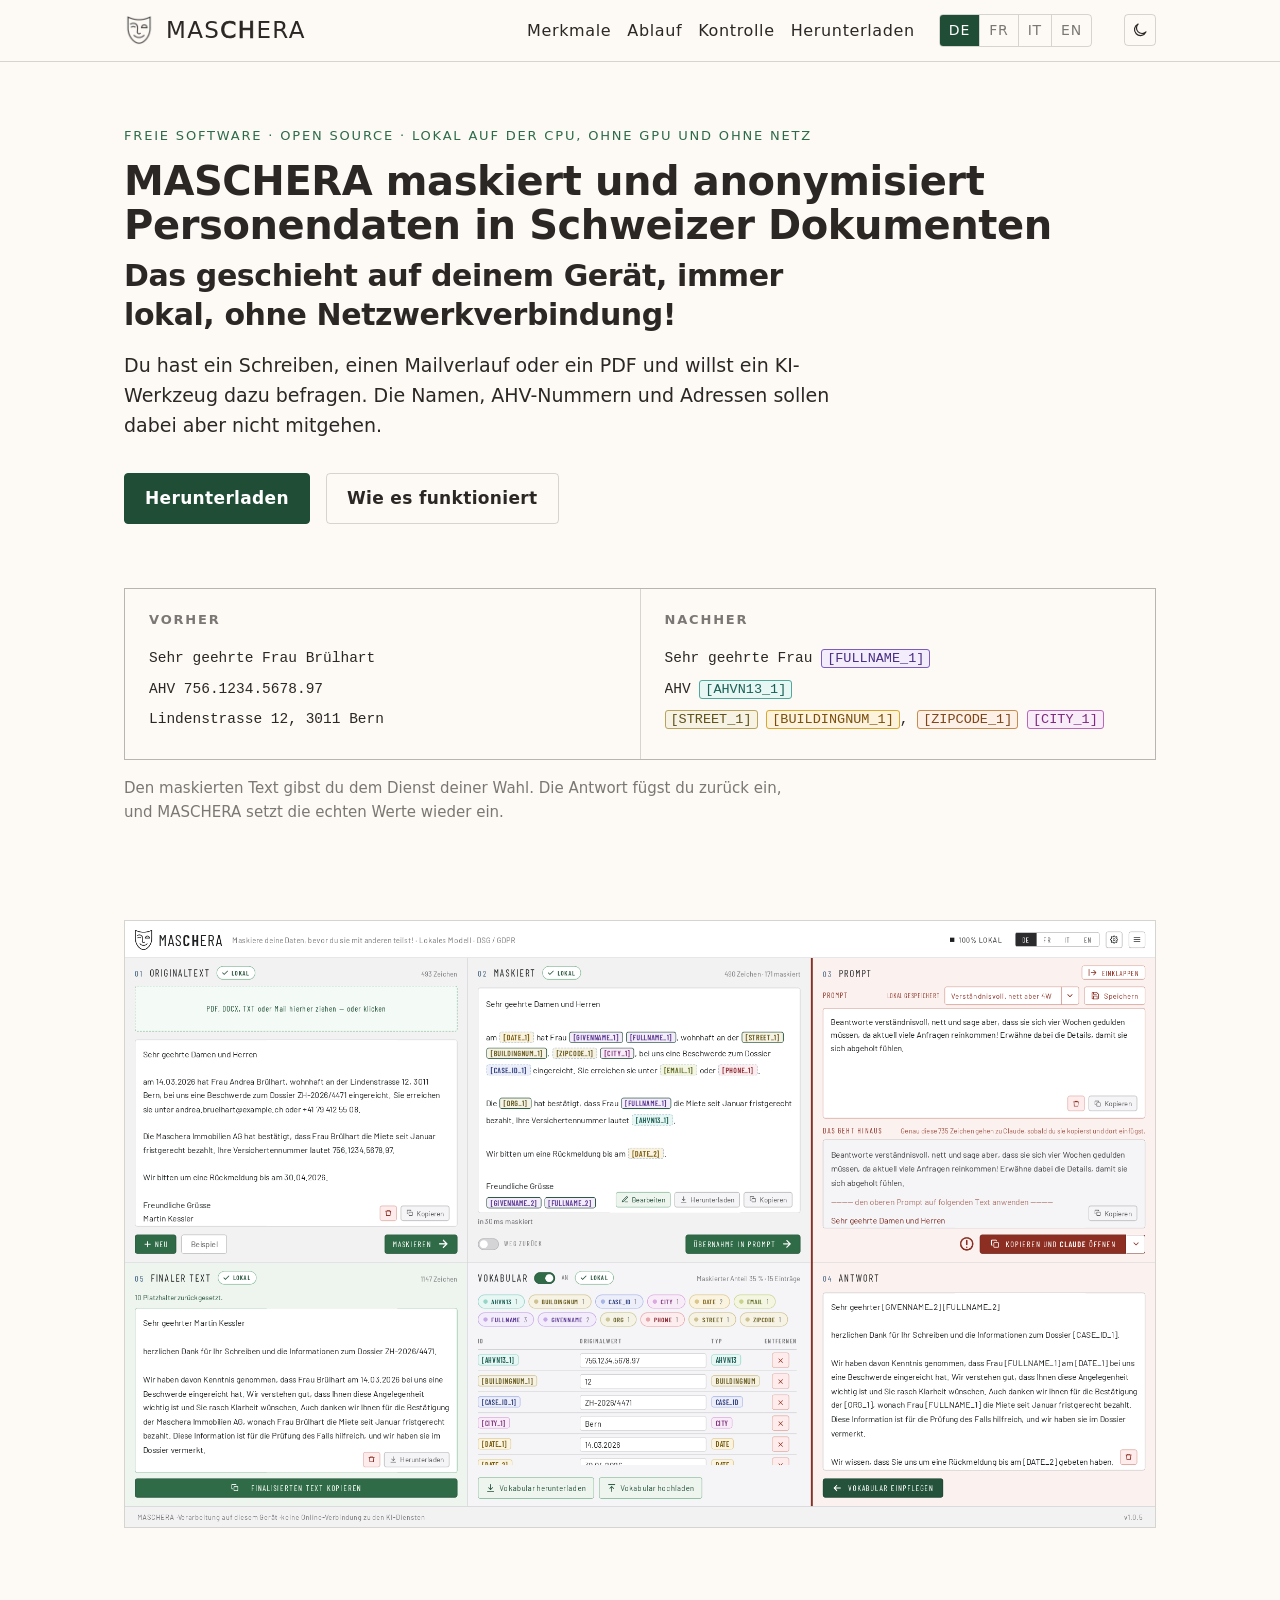
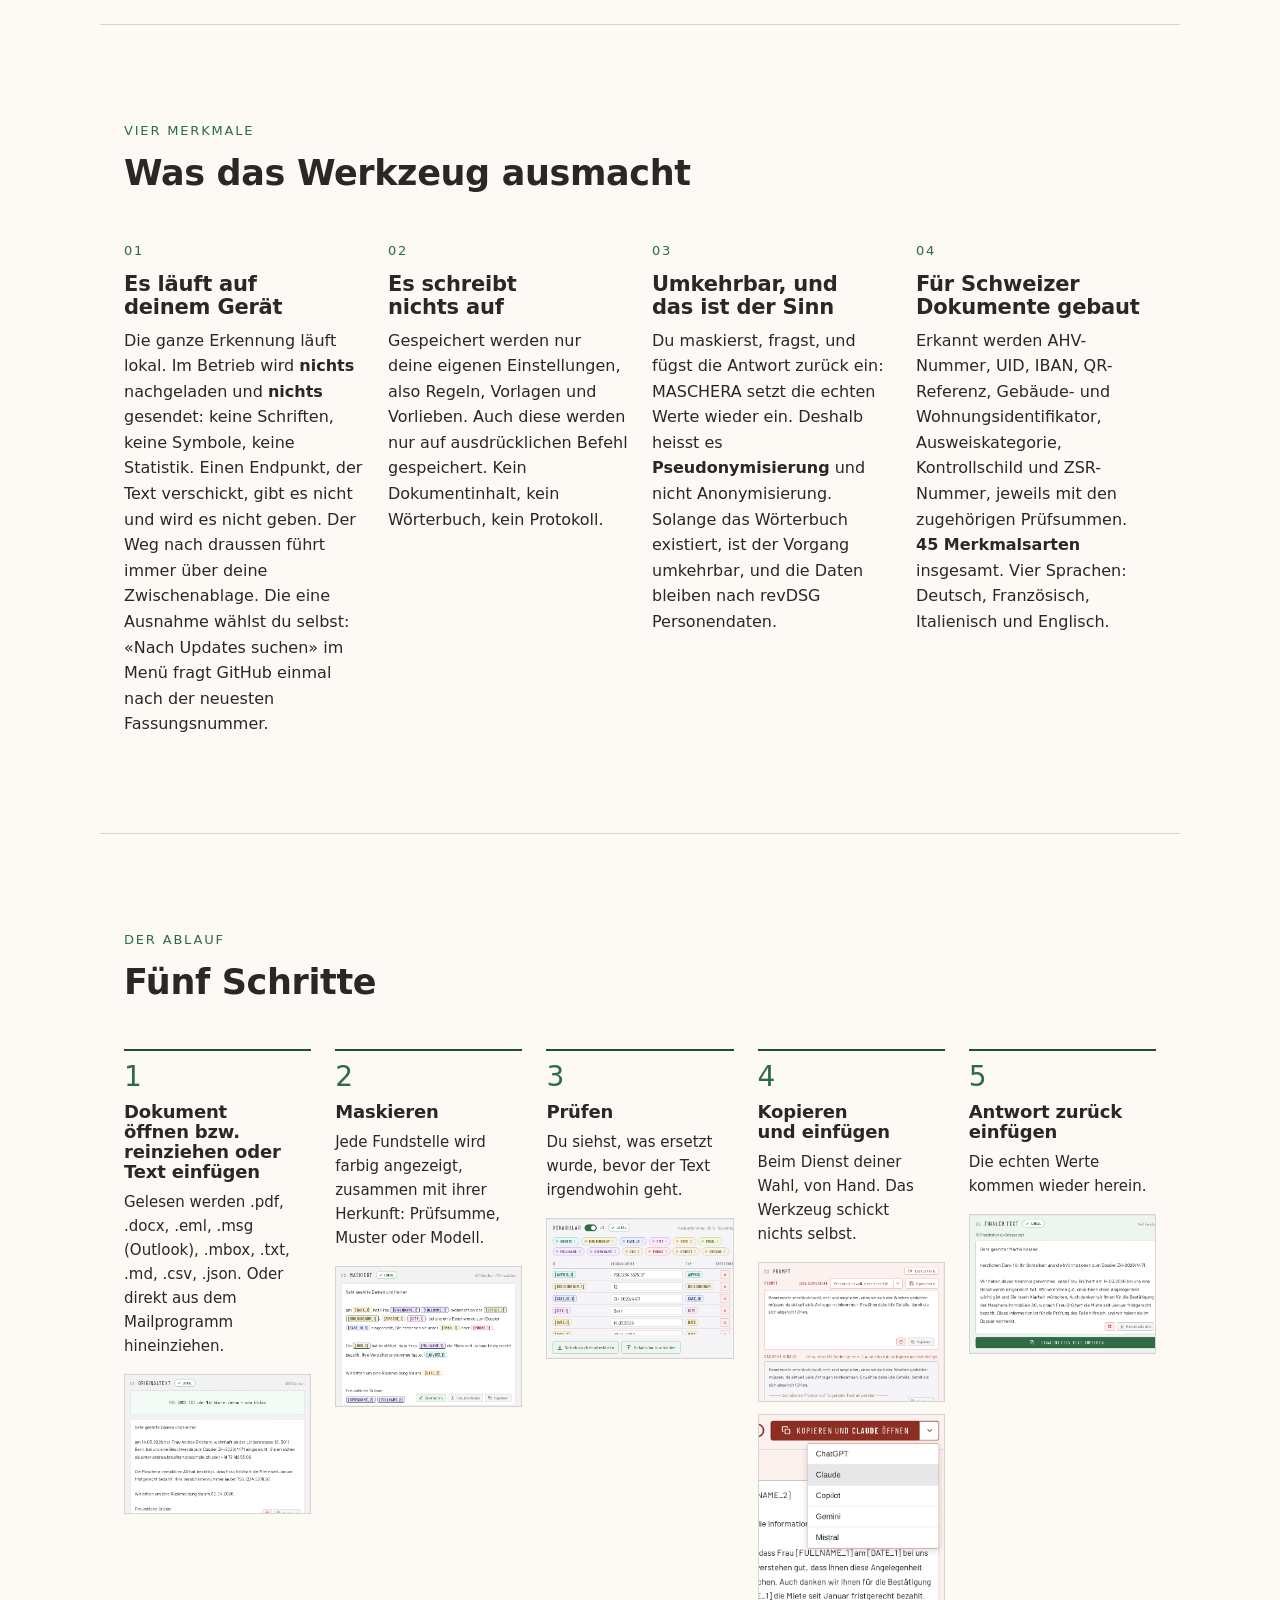
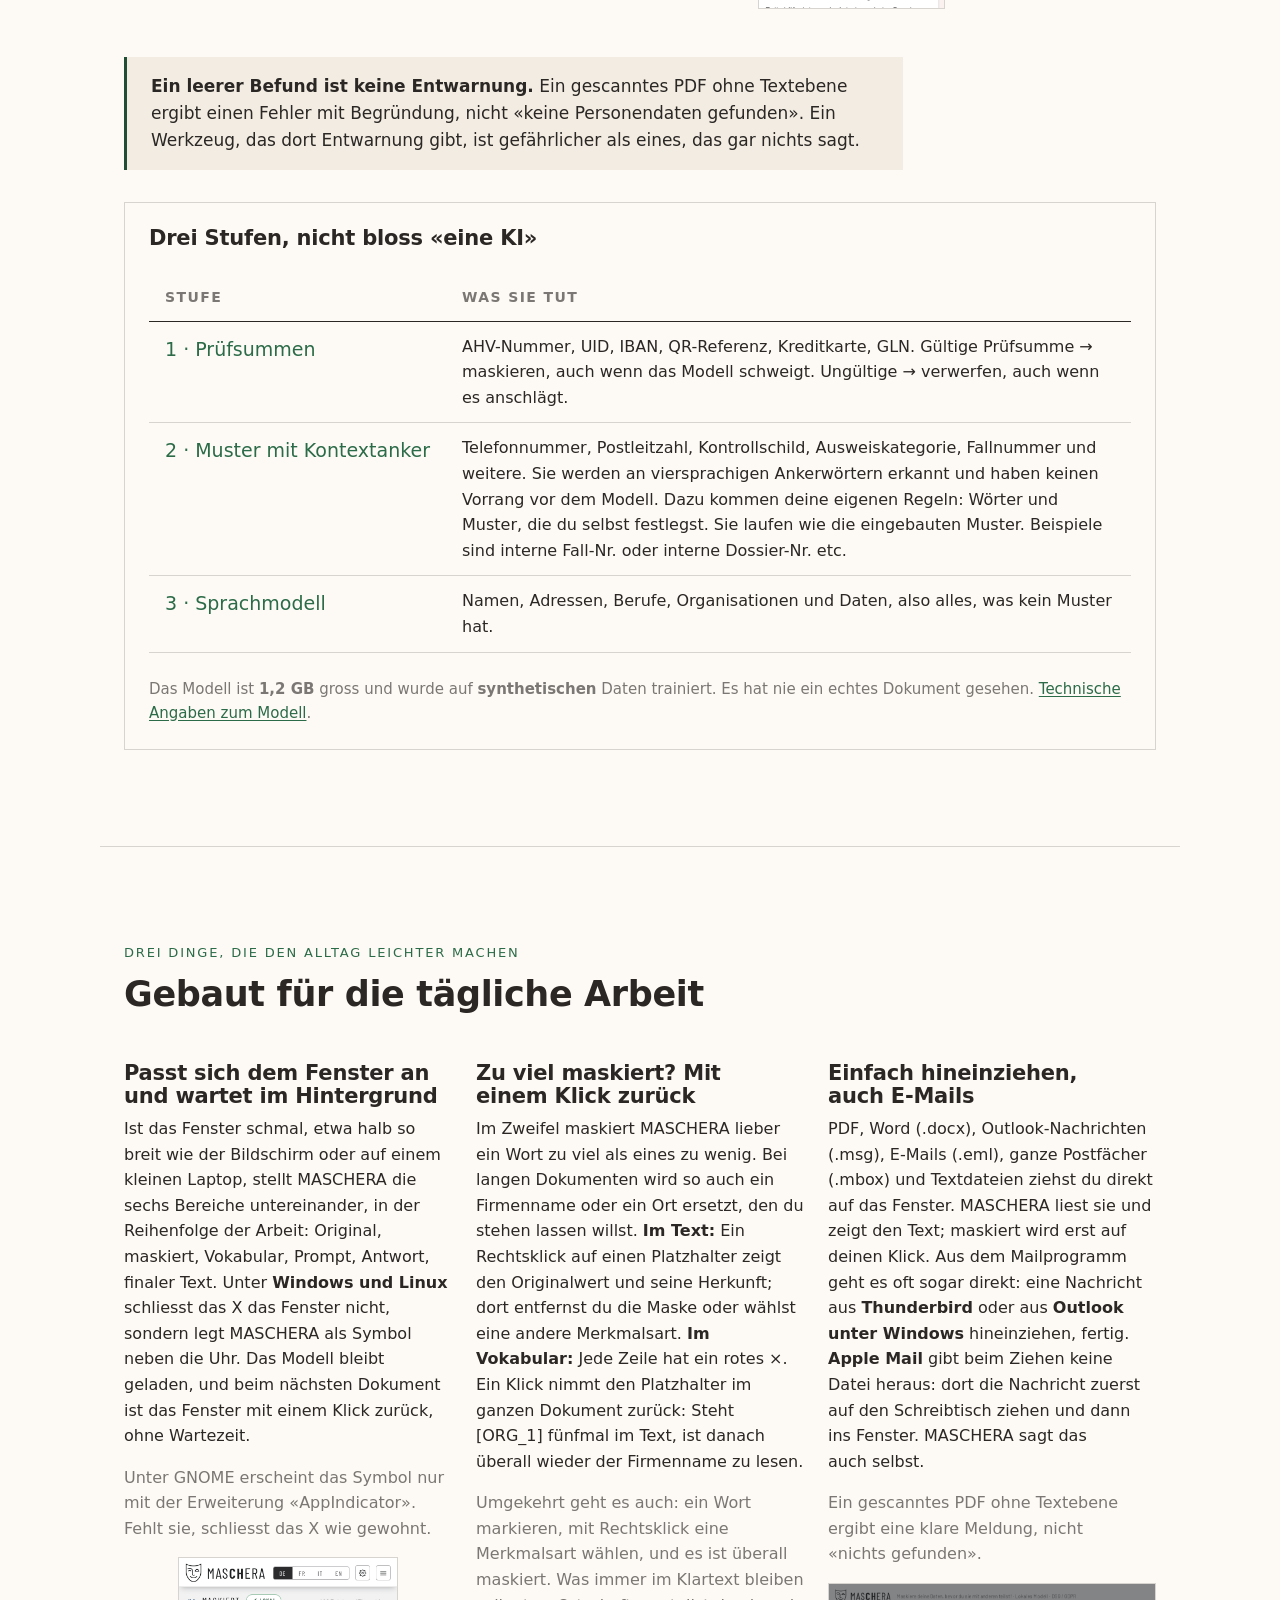
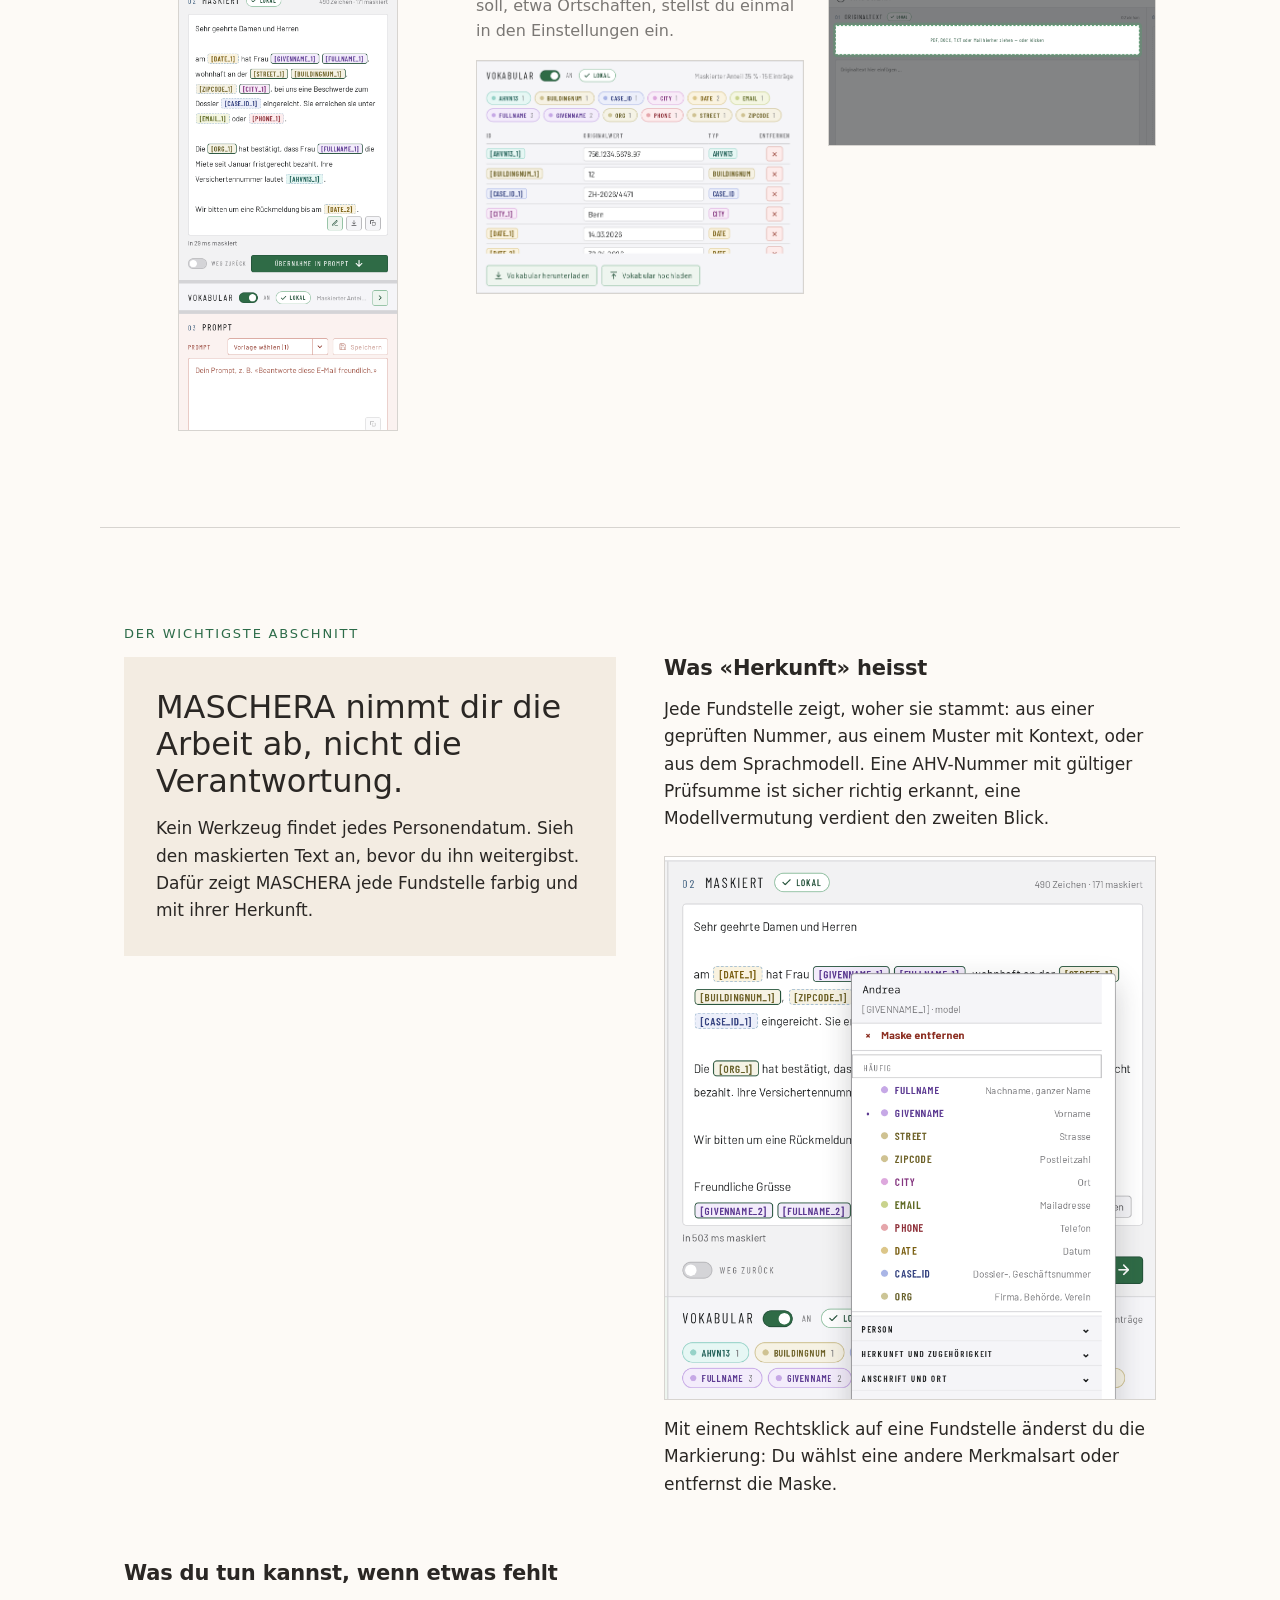
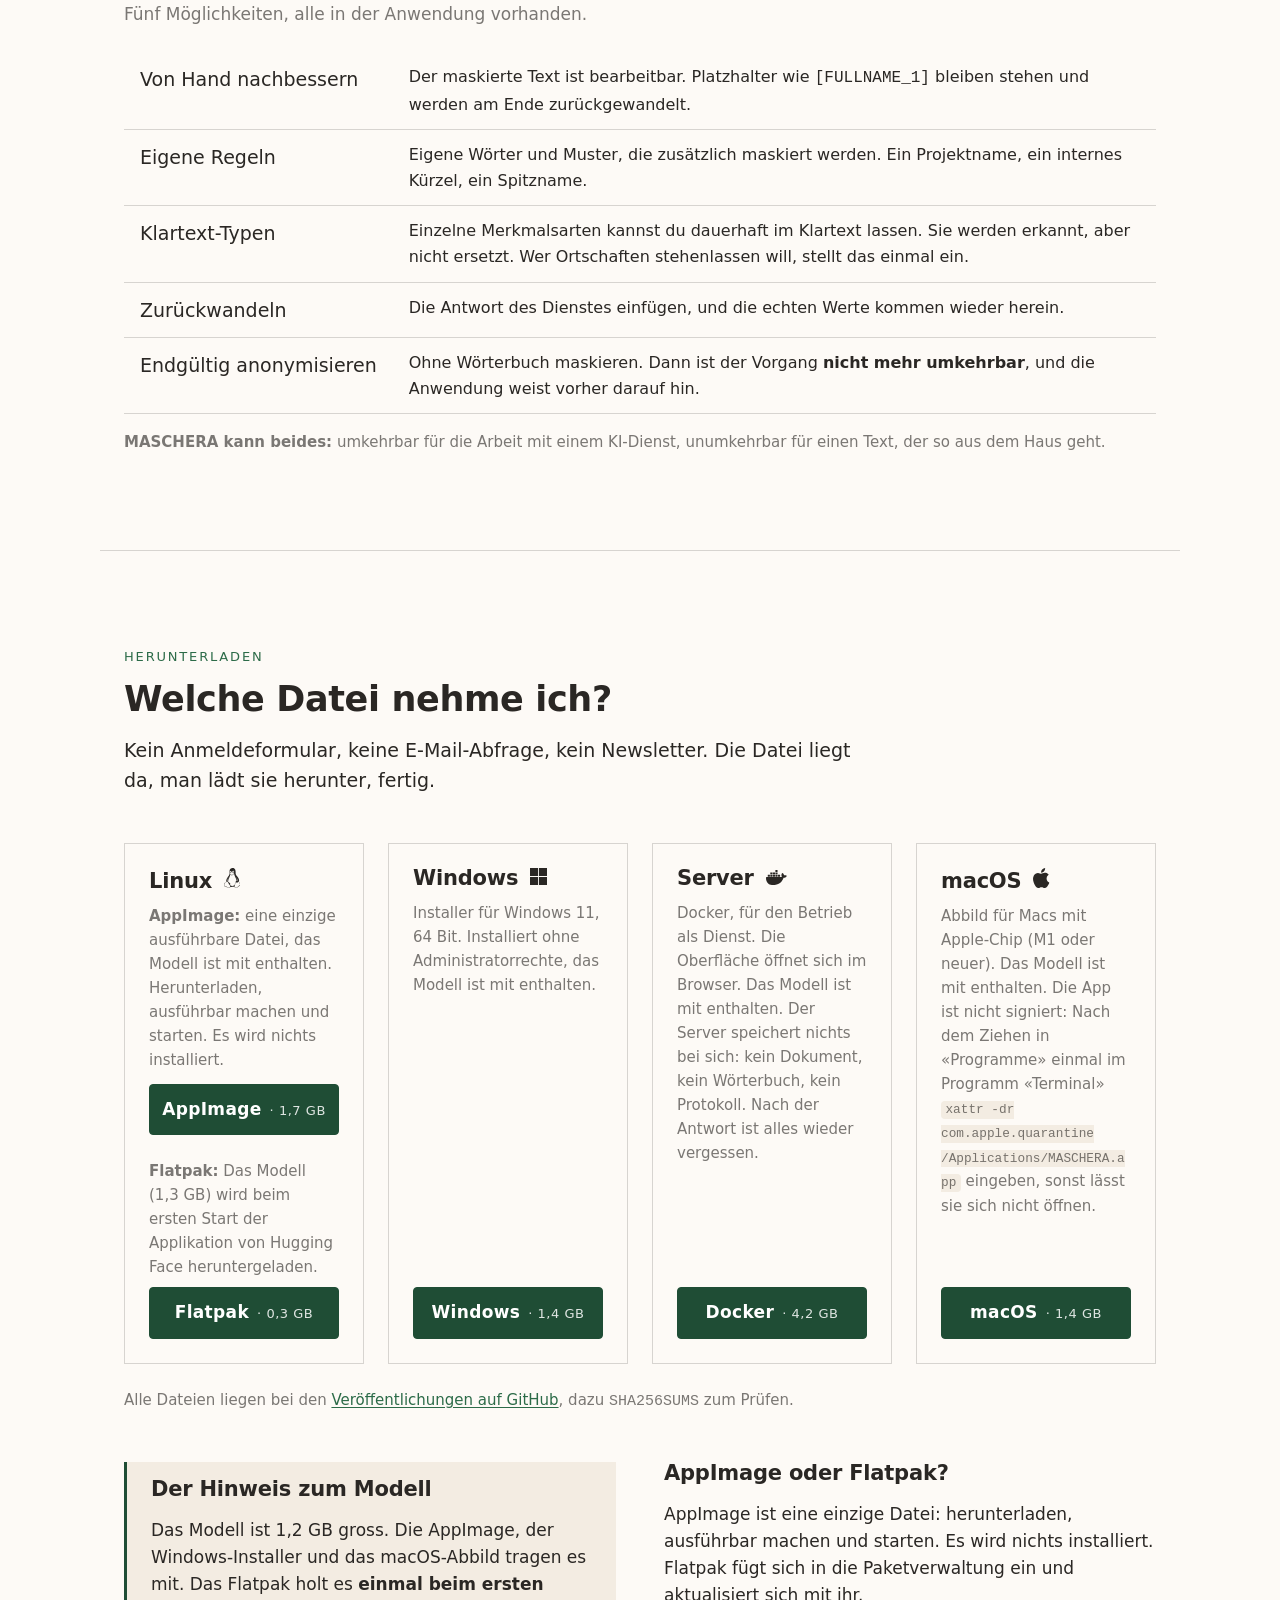
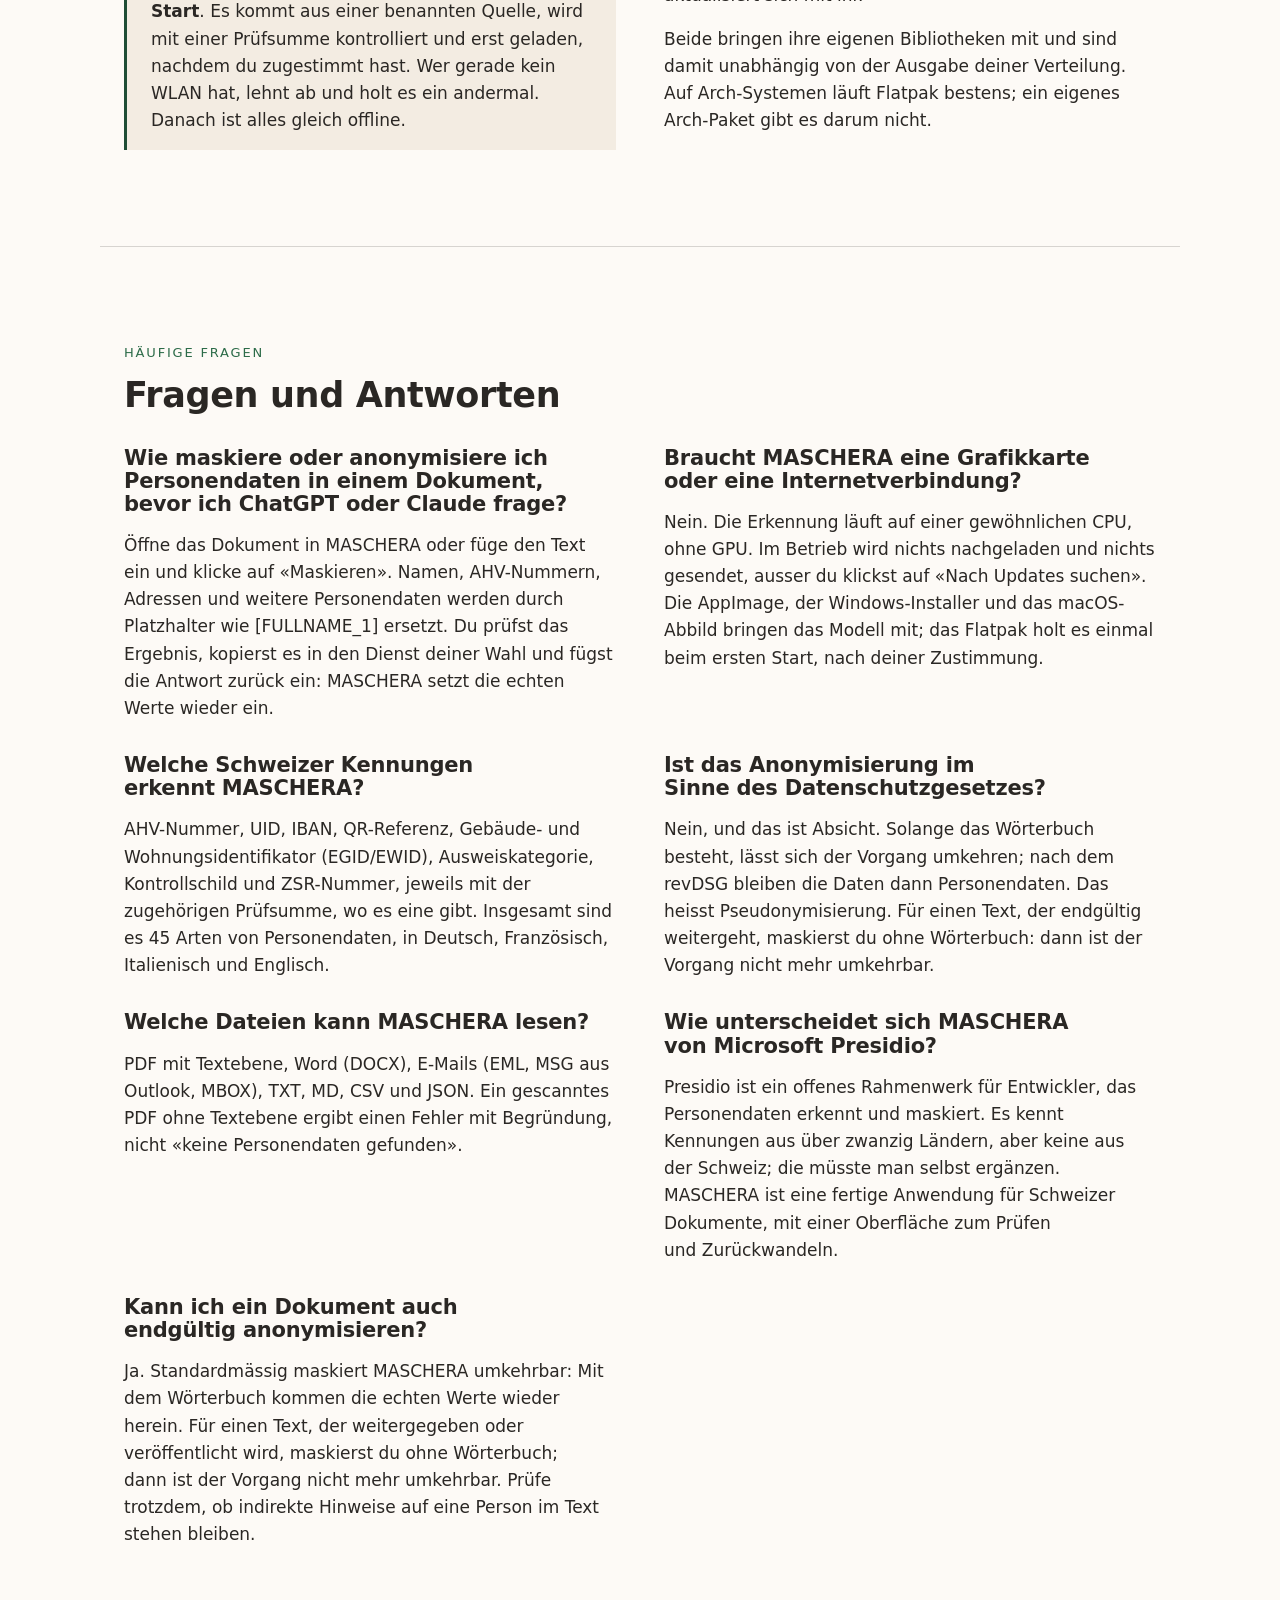
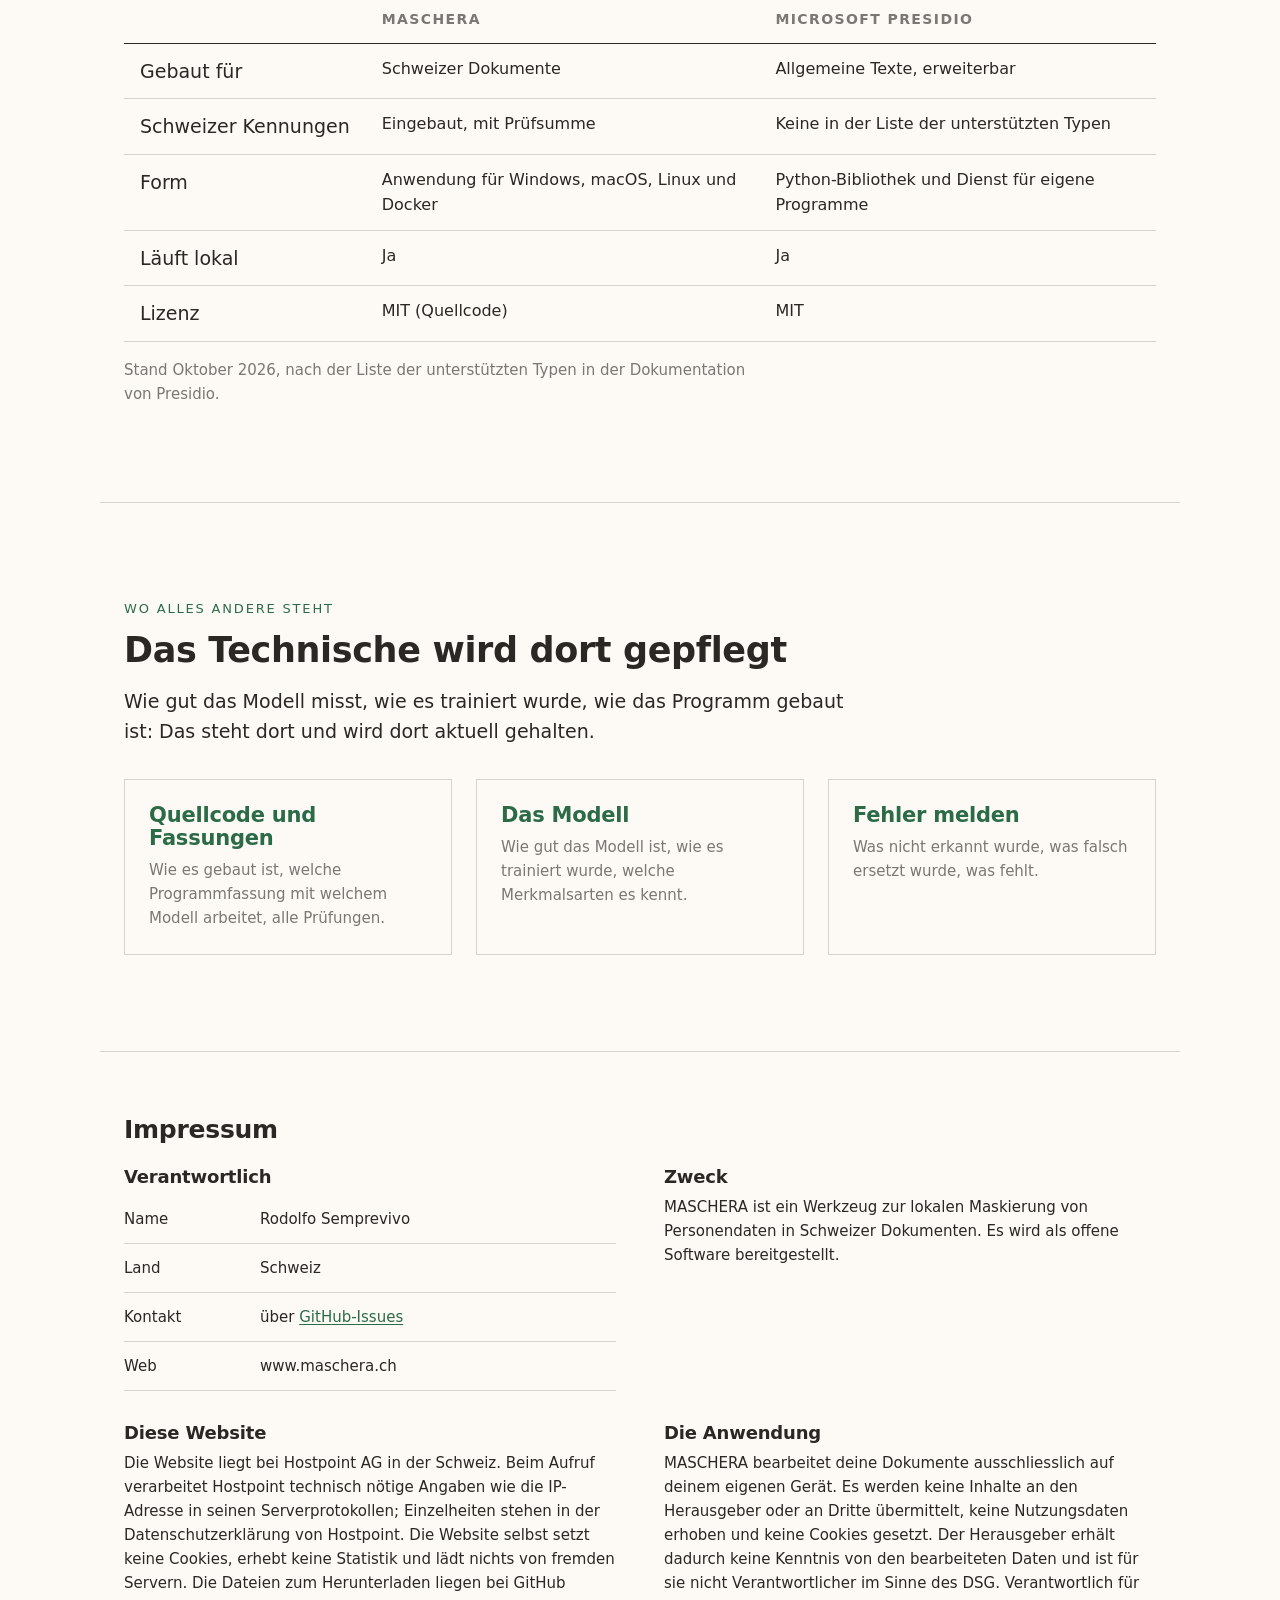
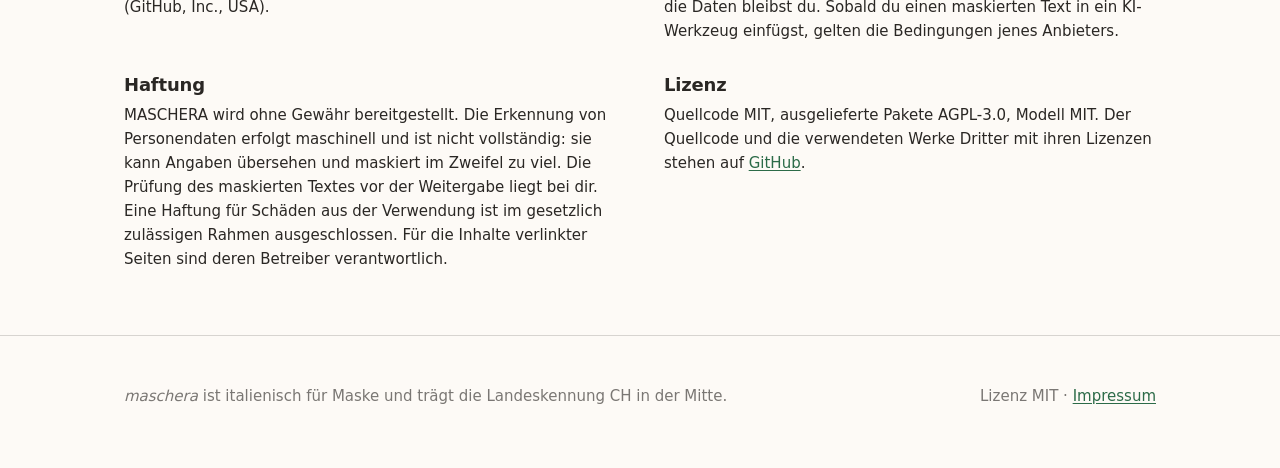
==== commit b8f92c2f: "MASCHERA 1.0.5: Webseite und Bildschirmfotos Co-Authored-By: Claude <noreply@anthropic.com>" ====
--- a/site/index.html
+++ b/site/index.html
@@ -312,7 +312,7 @@
       <h3 data-i18n="a1.titel">Passt sich dem Fenster an und wartet im Hintergrund</h3>
       <p data-i18n-html="a1.text">Ist das Fenster schmal, etwa halb so breit wie der Bildschirm oder auf einem kleinen Laptop, stellt MASCHERA die sechs Bereiche untereinander, in der Reihenfolge der Arbeit: Original, maskiert, Vokabular, Prompt, Antwort, finaler Text. Unter <strong>Windows und Linux</strong> schliesst das X das Fenster nicht, sondern legt MASCHERA als Symbol neben die Uhr. Das Modell bleibt geladen, und beim nächsten Dokument ist das Fenster mit einem Klick zurück, ohne Wartezeit.</p>
       <p class="klein leise" data-i18n="a1.klein">Unter GNOME erscheint das Symbol nur mit der Erweiterung «AppIndicator». Fehlt sie, schliesst das X wie gewohnt.</p>
-      <figure class="rahmen" style="margin:var(--s4) 0 0"><img data-i18n-attr="alt:bild.einspaltig" class="schirm nur-hell" src="bilder/de/einspaltig.png" width="912" height="882" data-bild="einspaltig" alt="MASCHERA in einem schmalen Fenster: die Bereiche stehen untereinander, getrennt durch deutliche Linien" loading="lazy"><img data-i18n-attr="alt:bild.einspaltig" class="schirm nur-dunkel" src="bilder/de/einspaltig-dunkel.png" width="912" height="882" data-bild="einspaltig-dunkel" alt="MASCHERA in einem schmalen Fenster: die Bereiche stehen untereinander, getrennt durch deutliche Linien" loading="lazy"></figure>
+      <figure class="rahmen handy" style="margin:var(--s4) auto 0"><img data-i18n-attr="alt:bild.einspaltig" class="schirm nur-hell" src="bilder/de/einspaltig.png" width="780" height="1688" data-bild="einspaltig" alt="MASCHERA in einem schmalen Fenster: die Bereiche stehen untereinander, getrennt durch deutliche Linien" loading="lazy"><img data-i18n-attr="alt:bild.einspaltig" class="schirm nur-dunkel" src="bilder/de/einspaltig-dunkel.png" width="780" height="1688" data-bild="einspaltig-dunkel" alt="MASCHERA in einem schmalen Fenster: die Bereiche stehen untereinander, getrennt durch deutliche Linien" loading="lazy"></figure>
     </div>
     <div class="merkmal">
       <h3 data-i18n="a2.titel">Zu viel maskiert? Mit einem Klick zurück</h3>
--- a/site/stil.css
+++ b/site/stil.css
@@ -182,6 +182,8 @@
   color: var(--leise); text-align: center; padding: var(--s6);
 }
 .schirm { display: block; width: 100%; height: auto; }
+/* Das Handybild ist hoch: schmal halten, sonst zieht es die Karte in die Laenge. */
+figure.rahmen.handy { max-width: 220px; }
 figure.rahmen .schirm { border: 0; }
 .schritt .schirm.zusatz { aspect-ratio: auto; object-fit: contain; margin-top: var(--s3); }
 .schirm.nur-dunkel { display: none; }
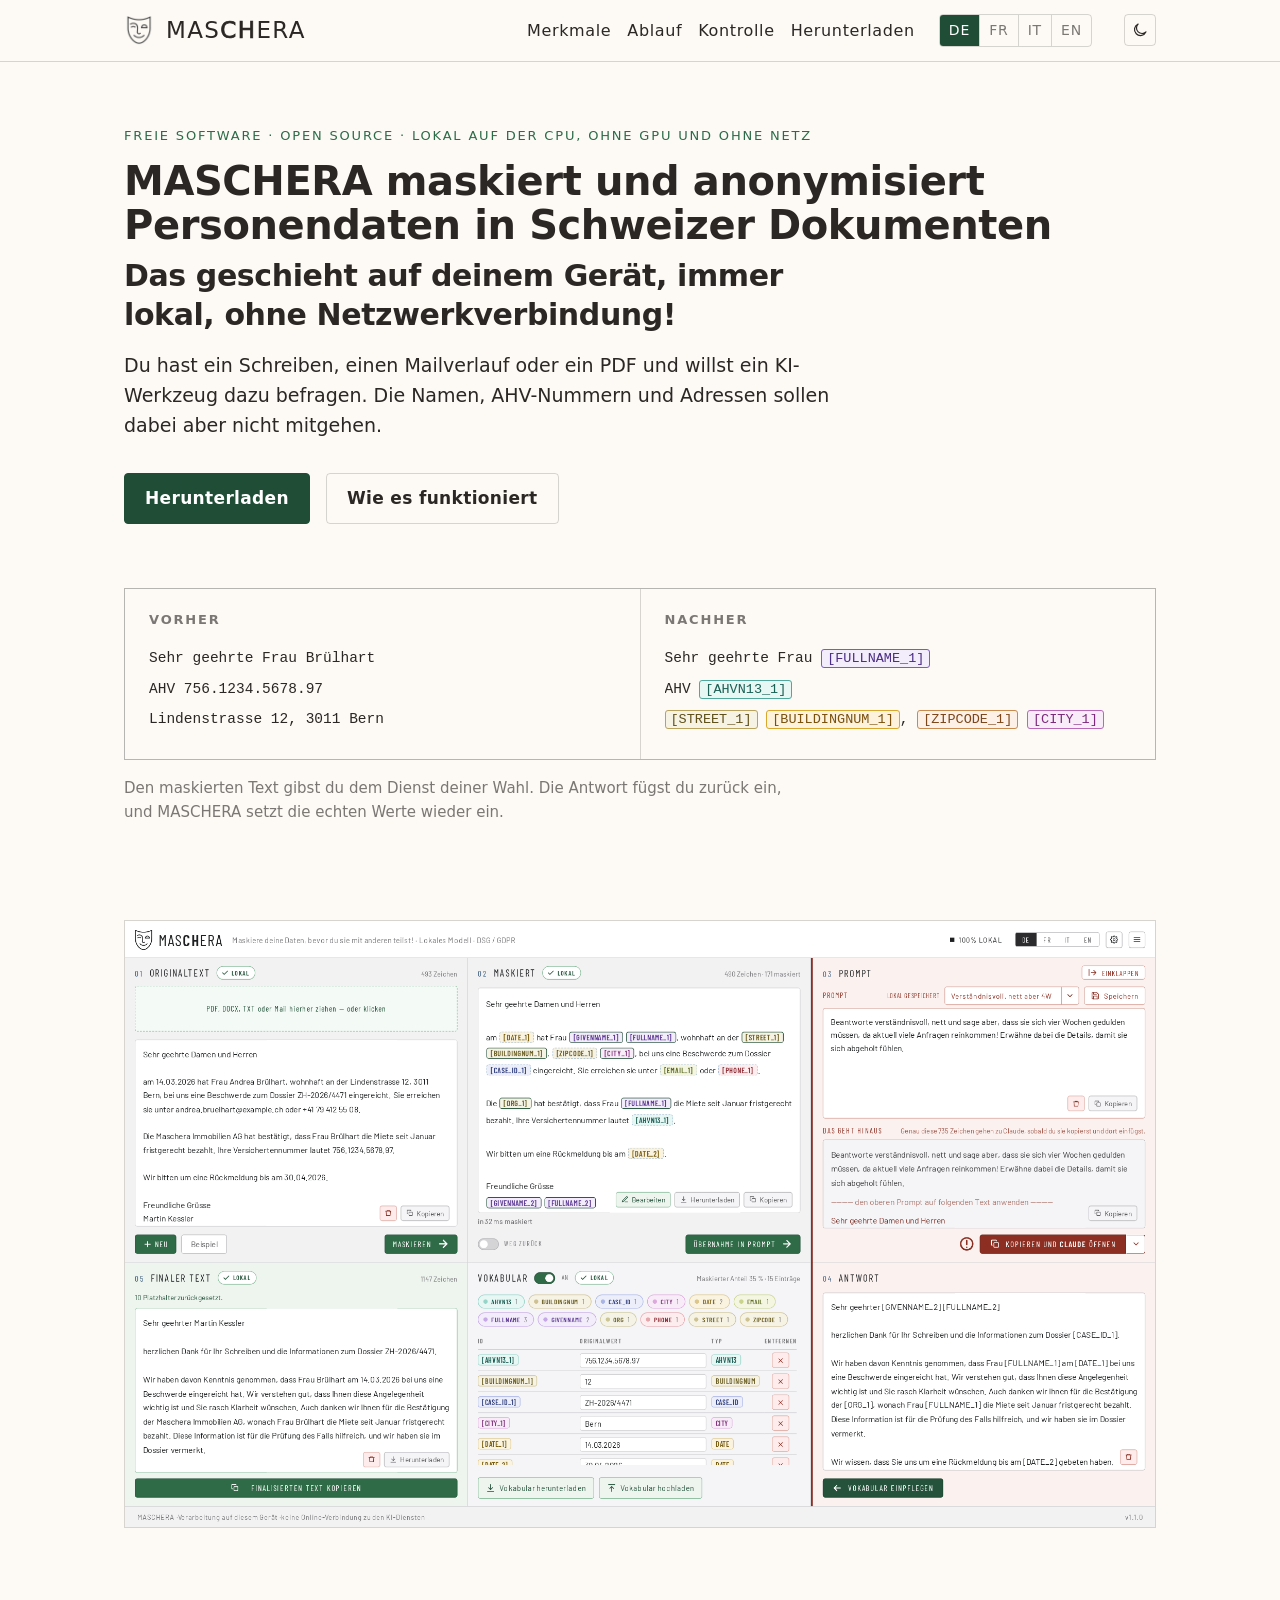
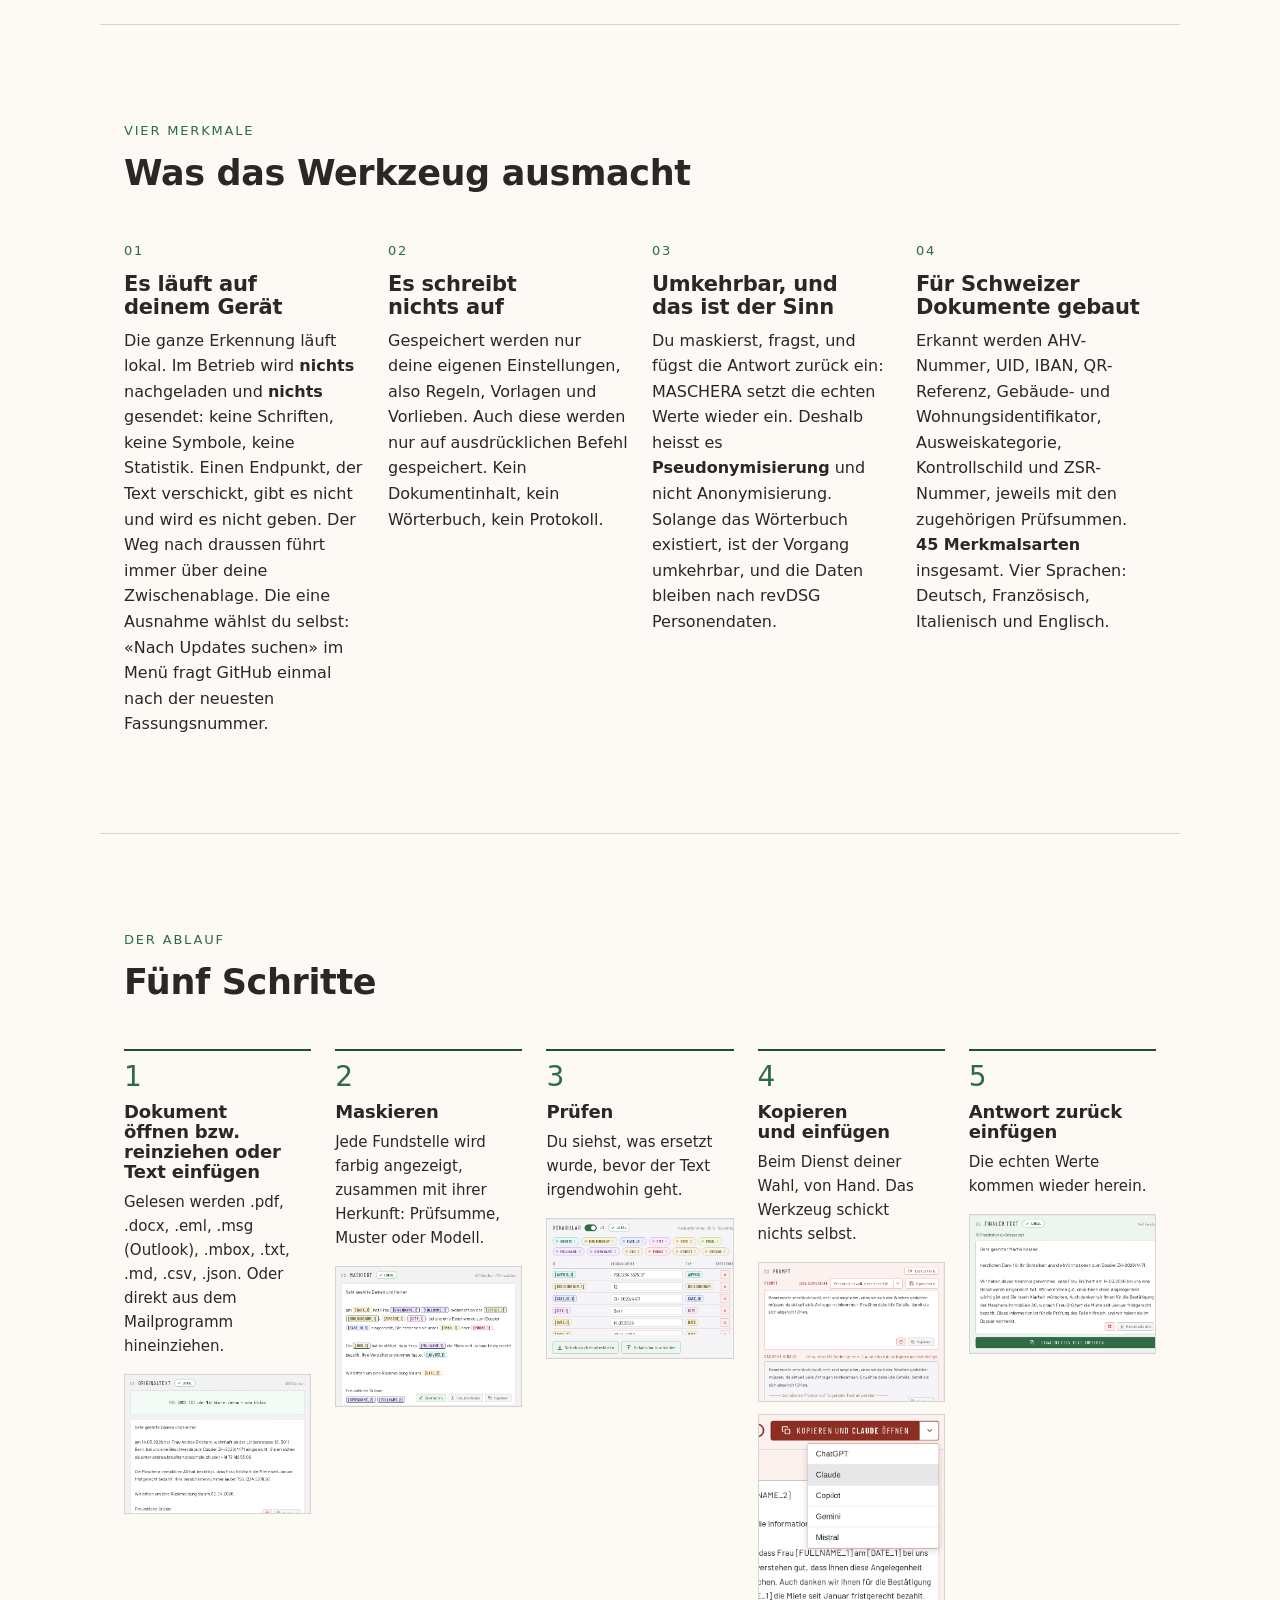
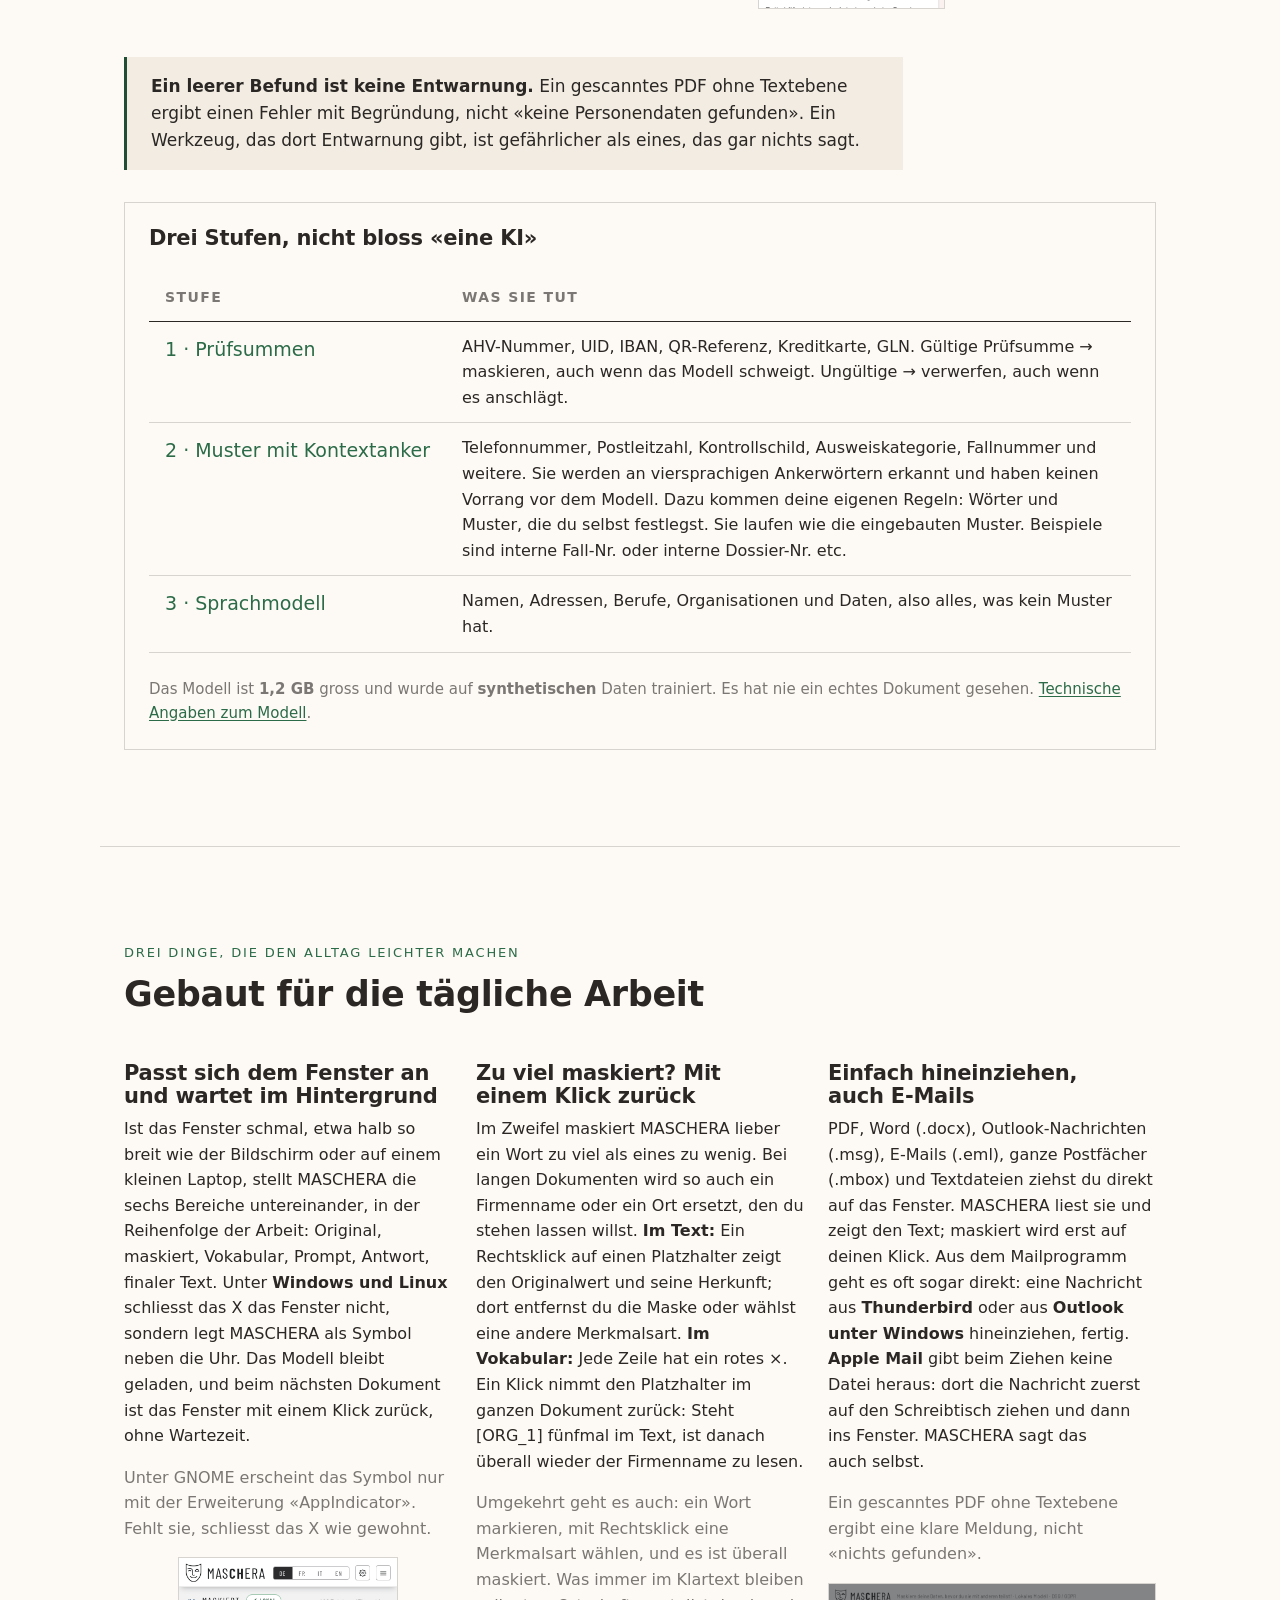
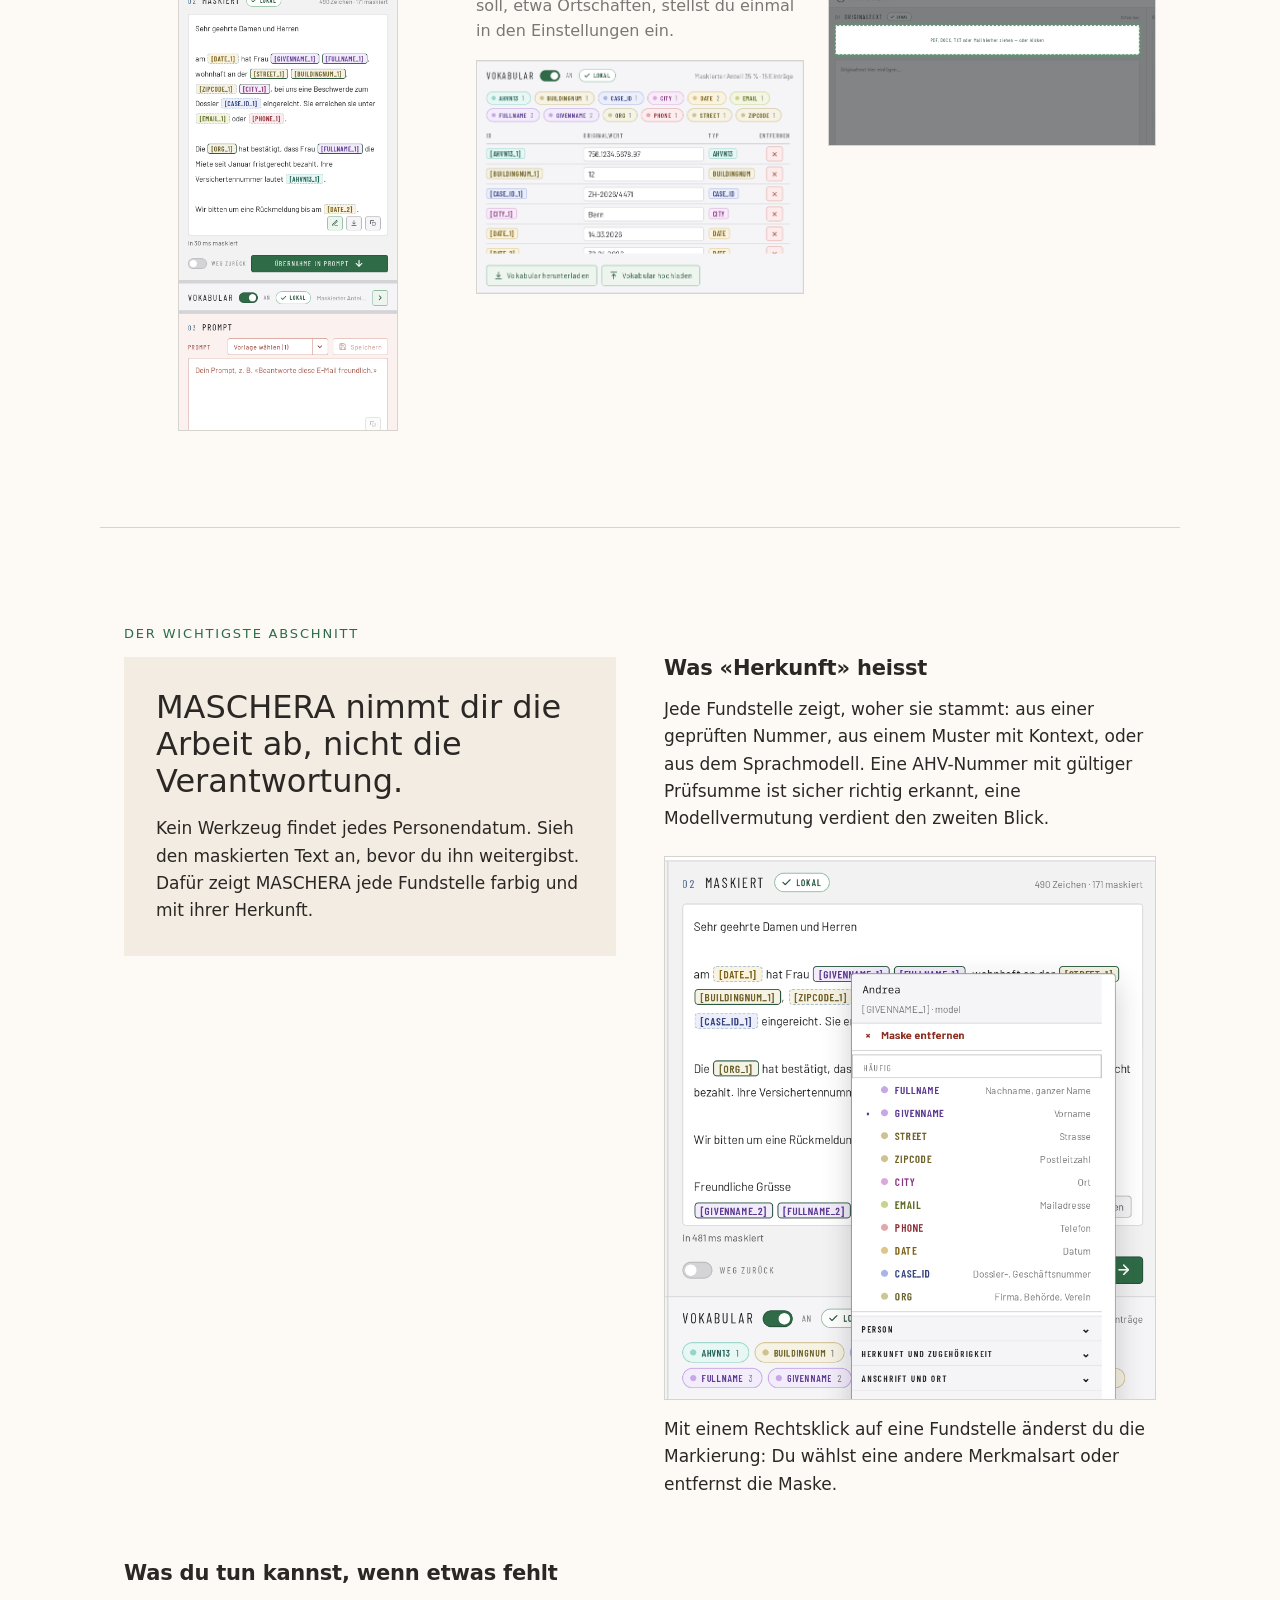
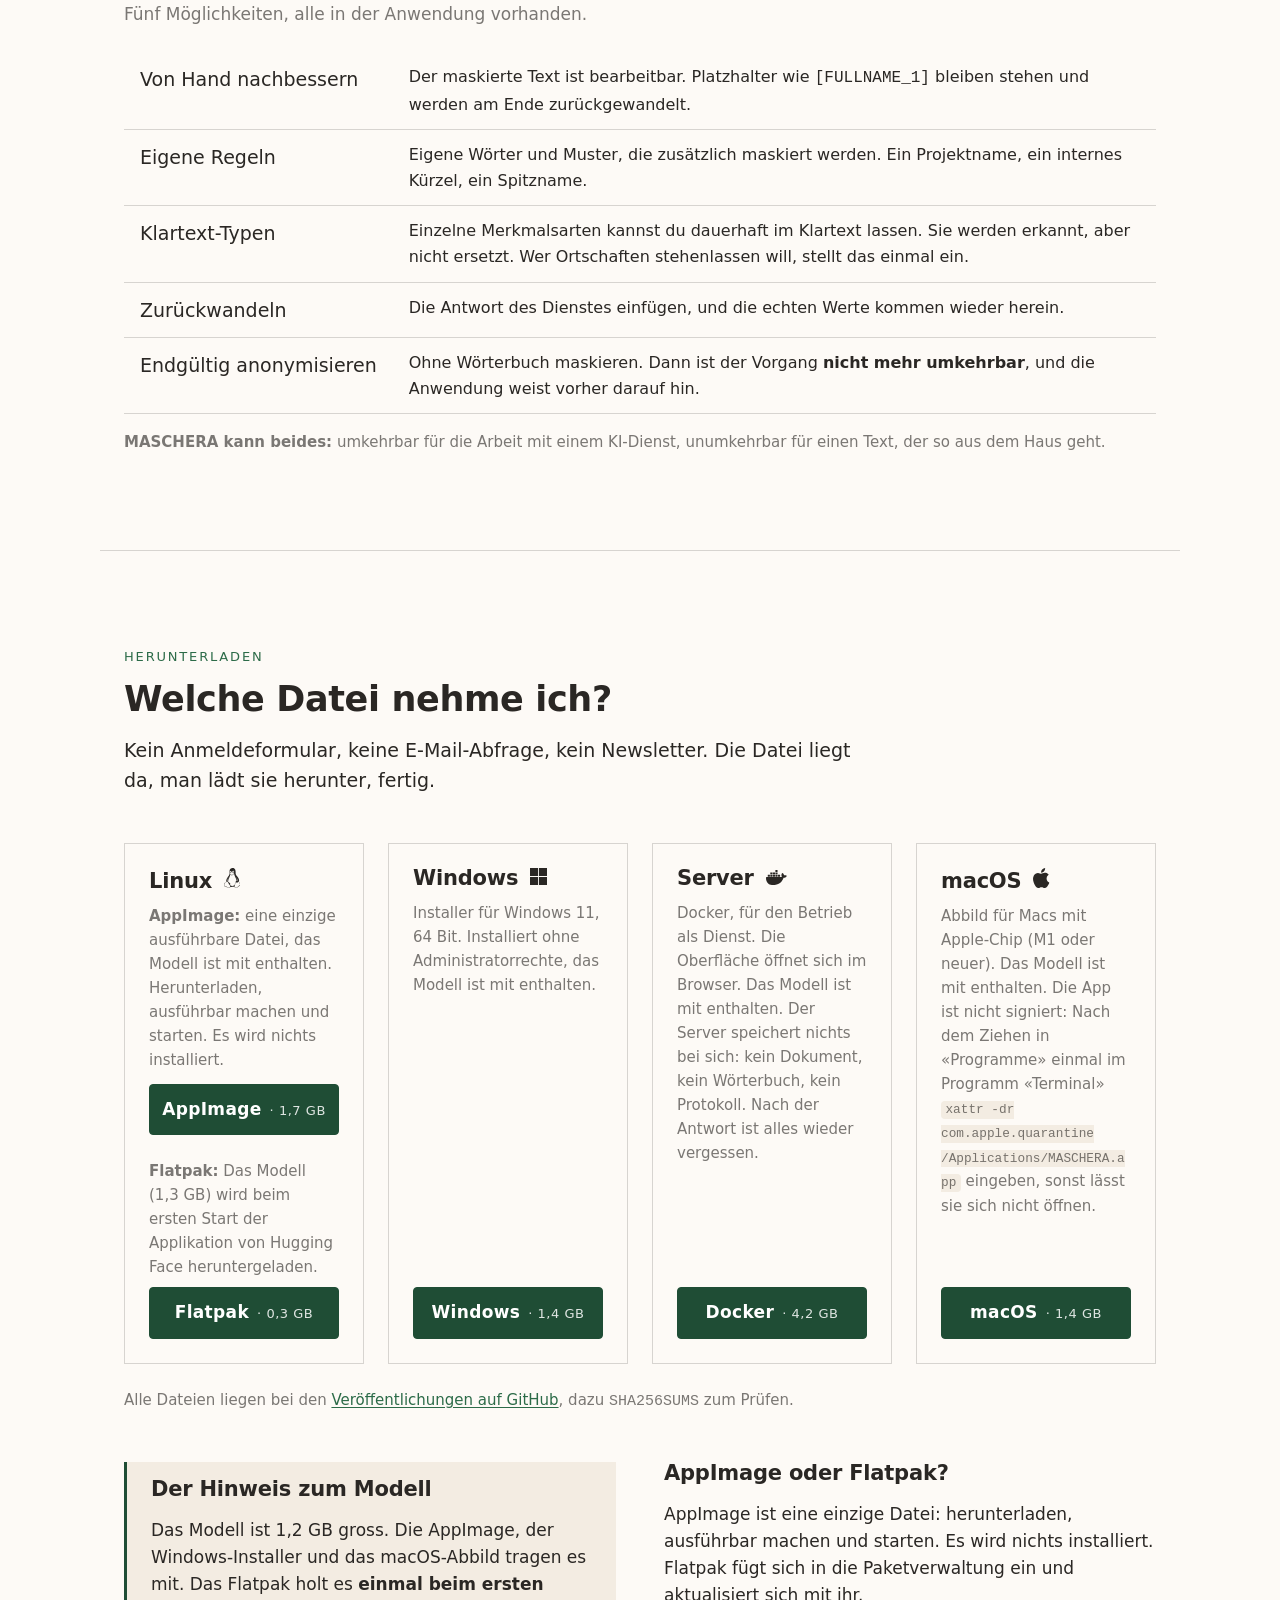
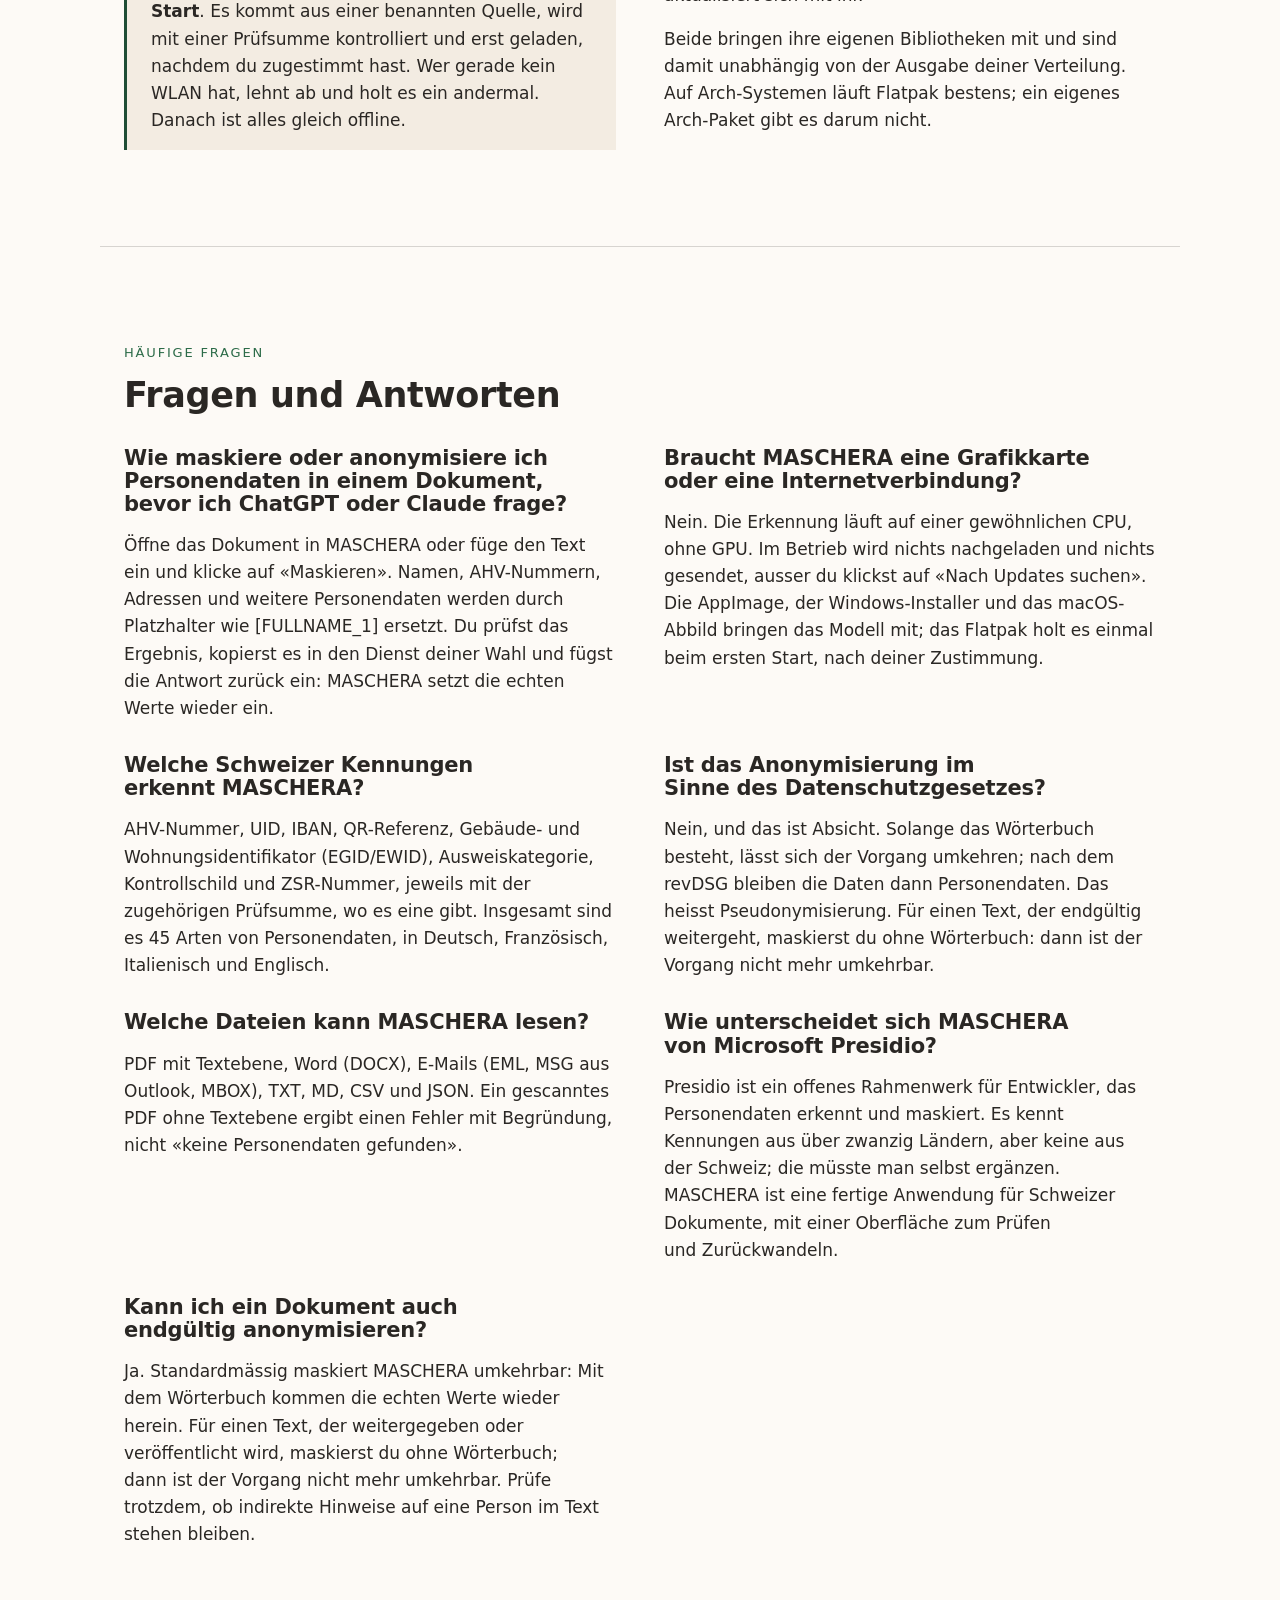
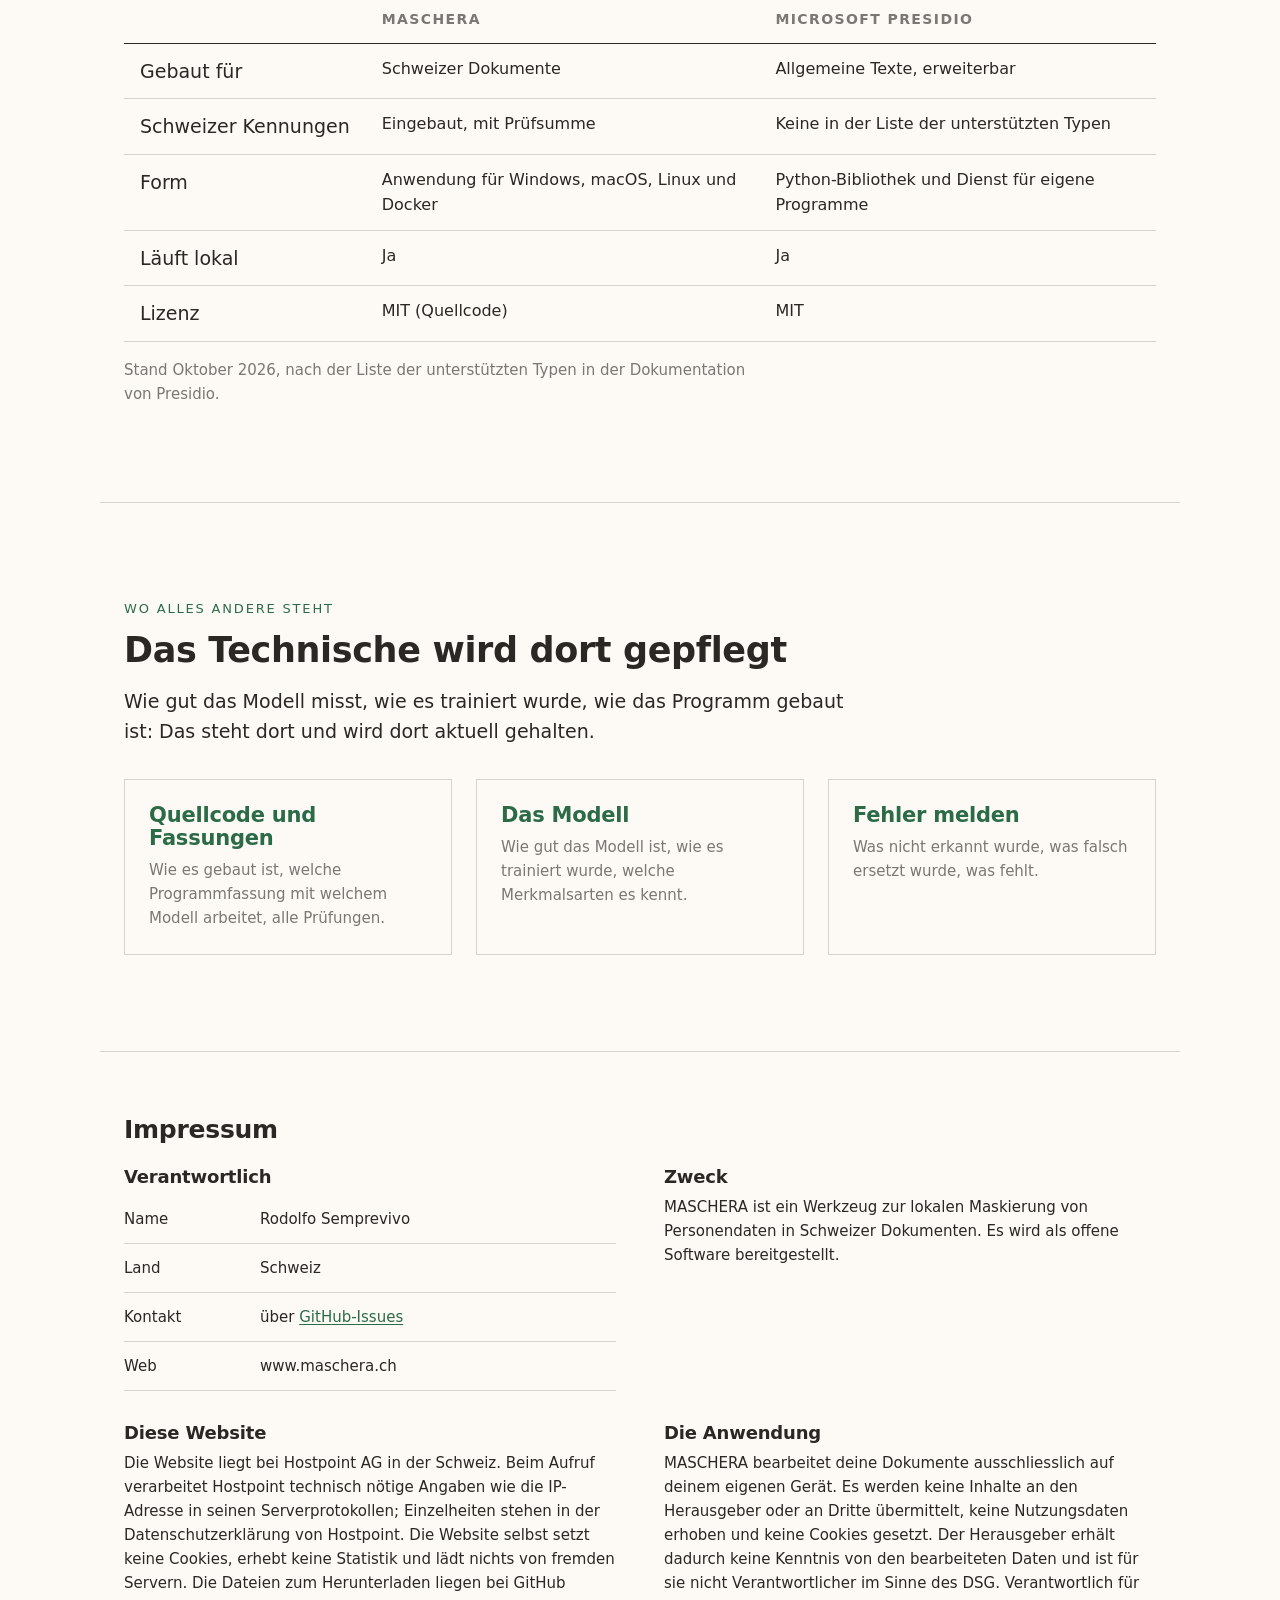
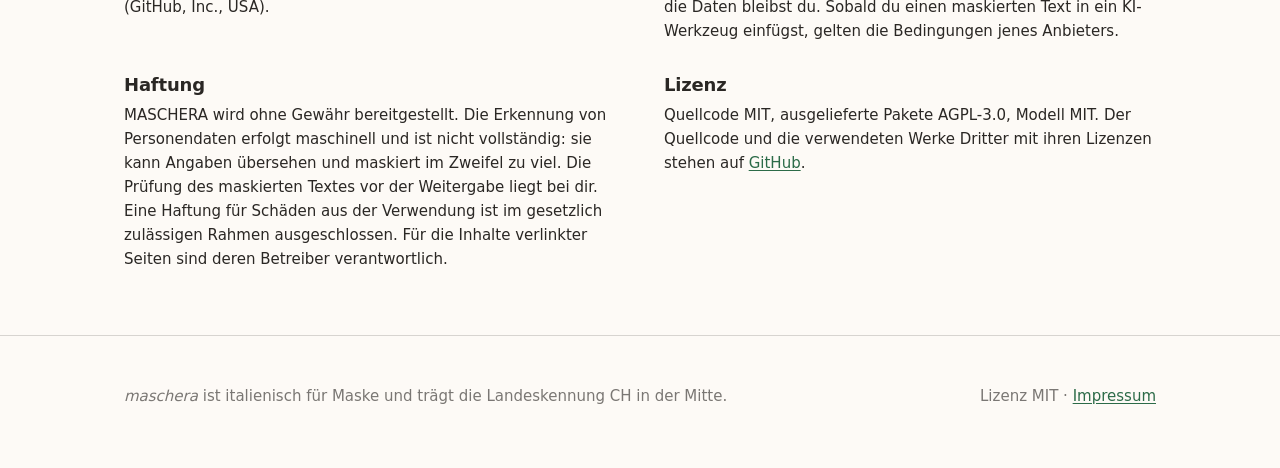
==== commit 72578f66: "MASCHERA 1.1.0: Webseite: Bildschirmfotos mit der neuen Maske, Datum 17.10. Co-Authored-By: Claude <" ====
--- a/site/index.html
+++ b/site/index.html
@@ -64,7 +64,7 @@
  "image": "https://www.maschera.ch/bilder/de/hero.png",
  "countriesSupported": "CH",
  "datePublished": "2026-09-26",
- "dateModified": "2026-10-15",
+ "dateModified": "2026-10-17",
  "author": {
   "@type": "Person",
   "name": "Rodolfo Semprevivo",
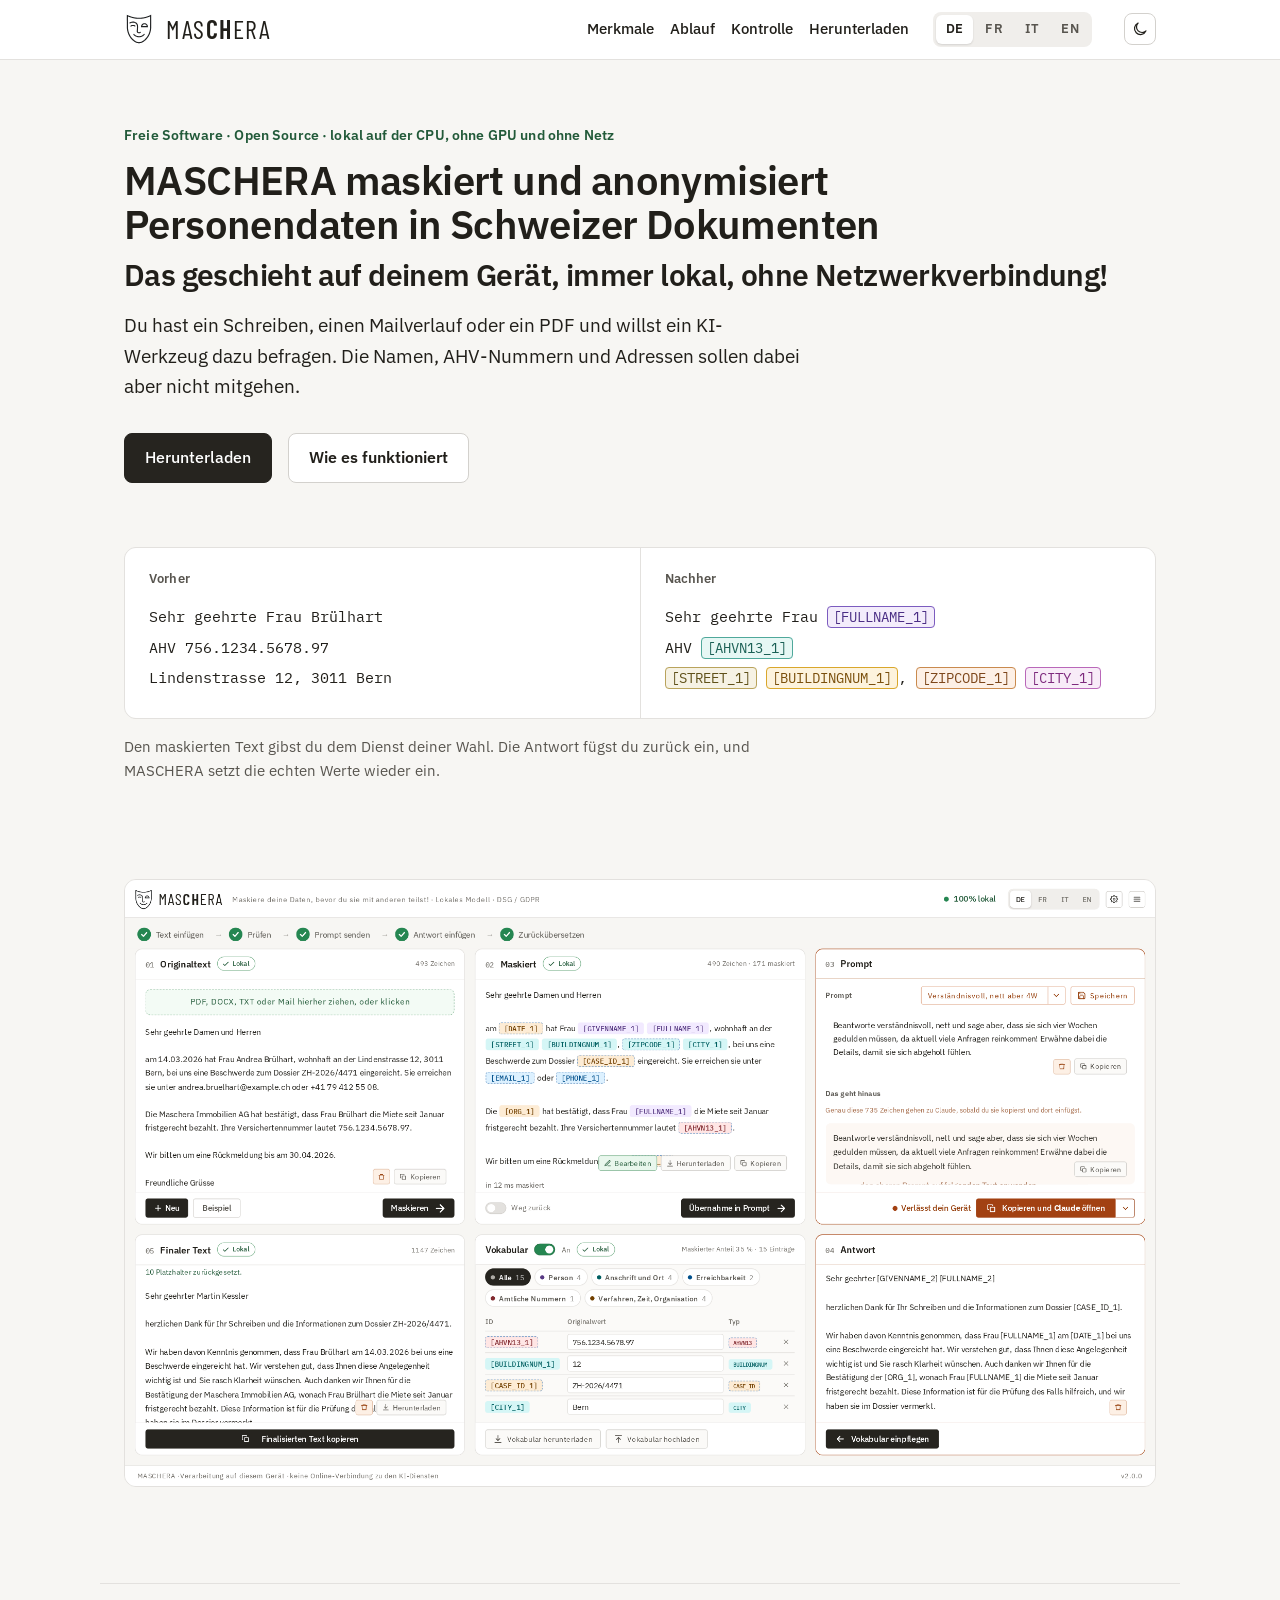
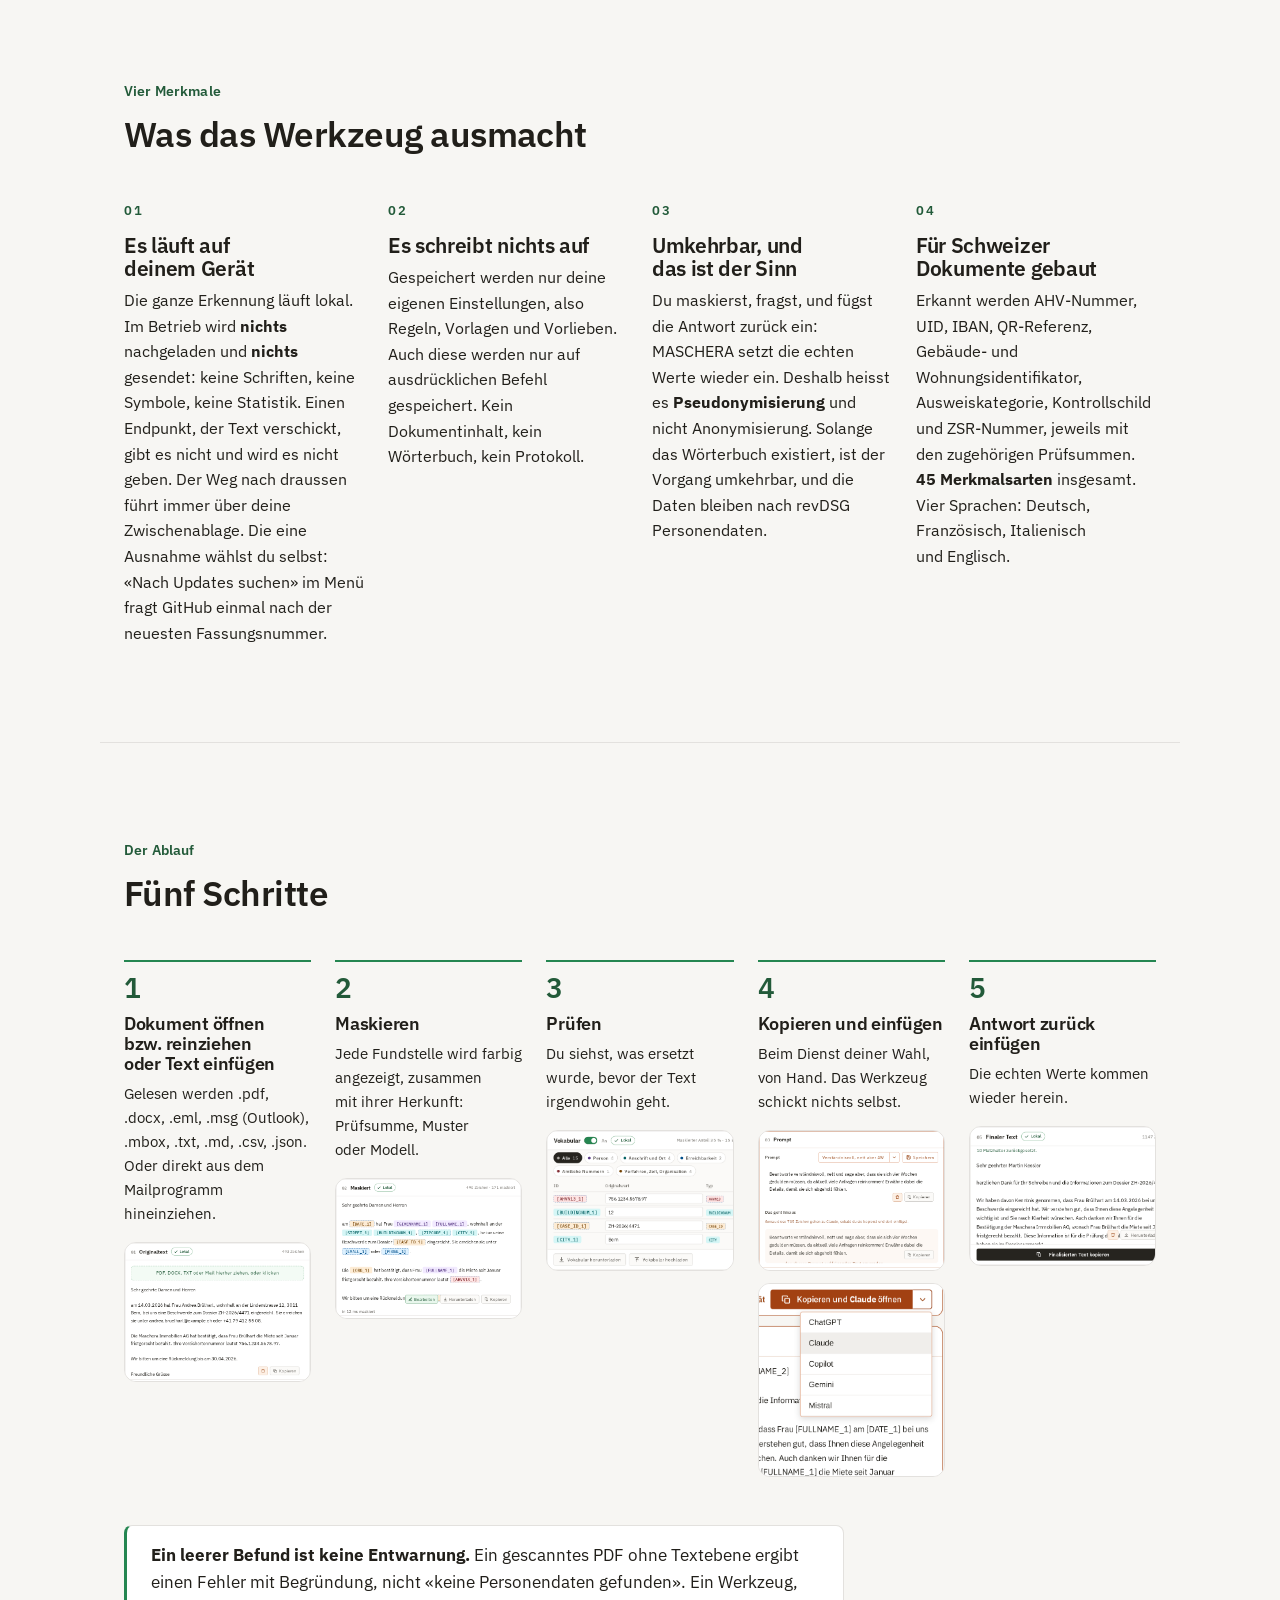
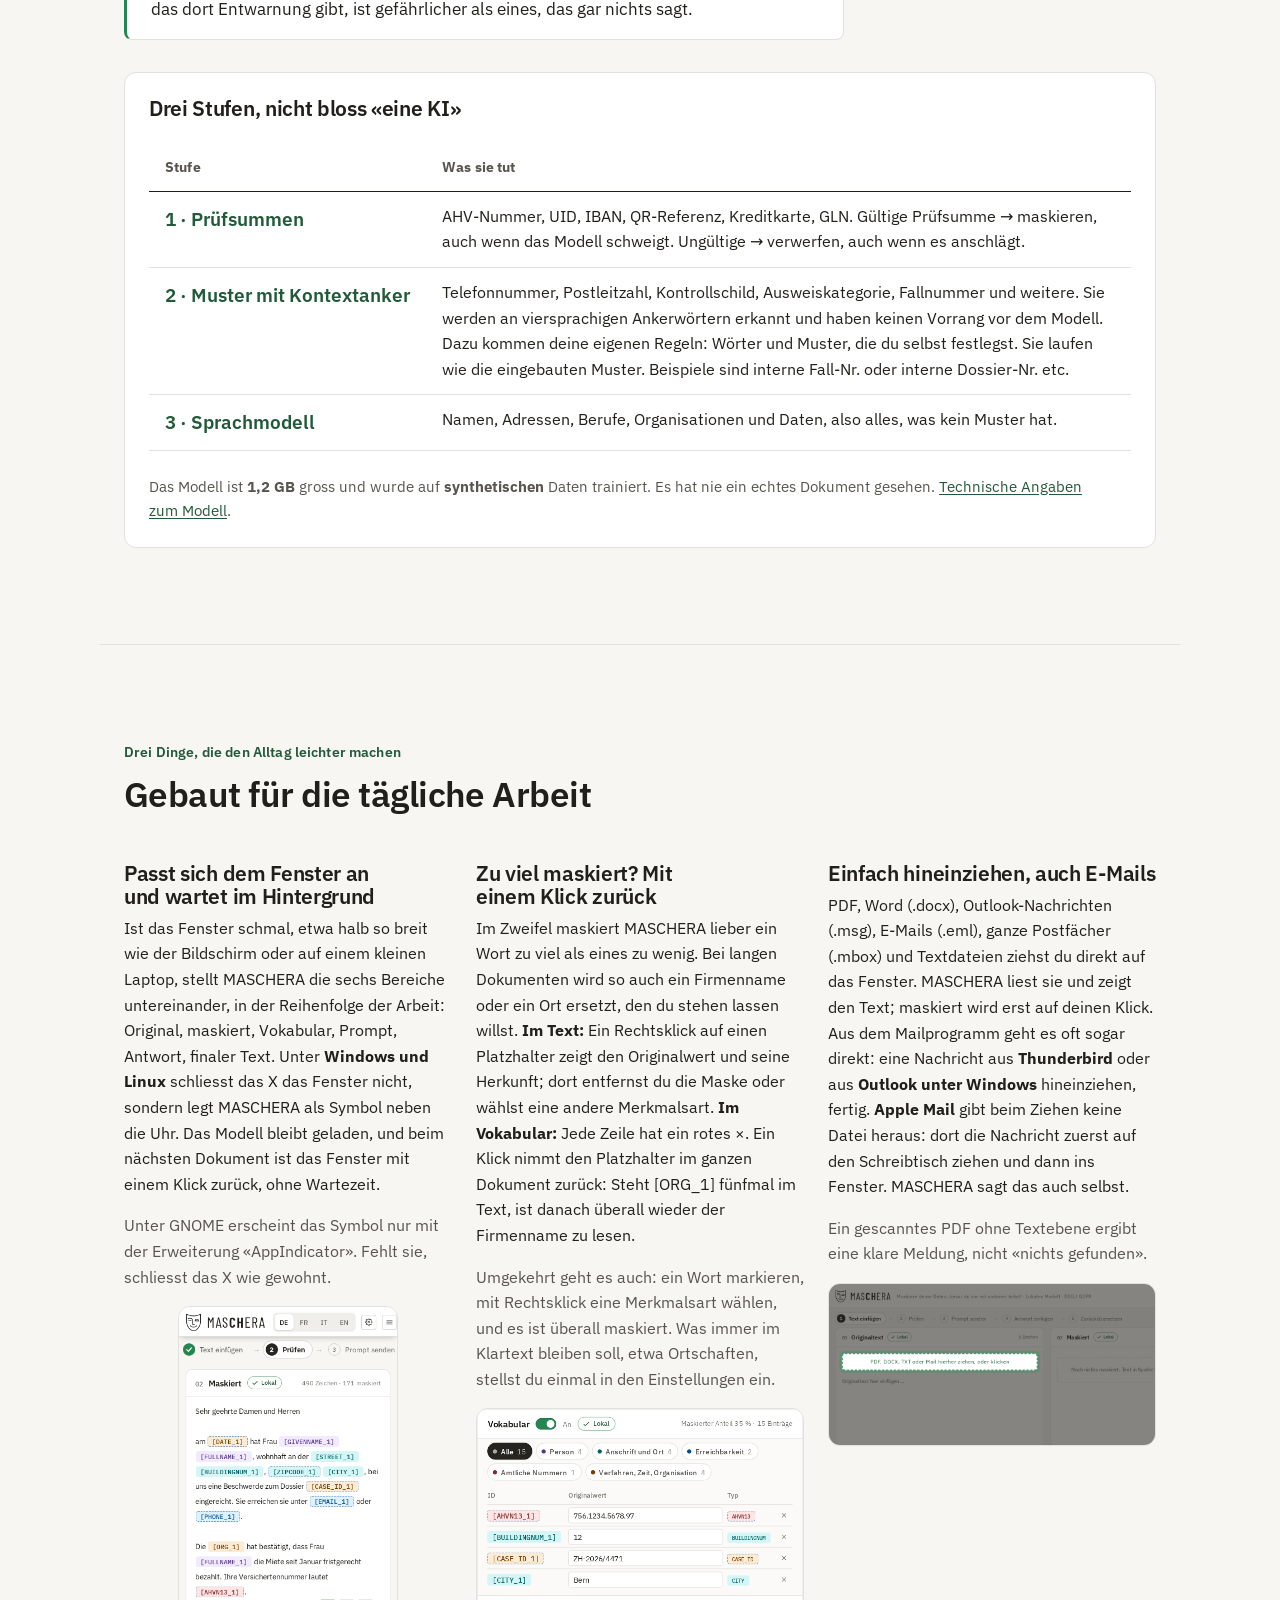
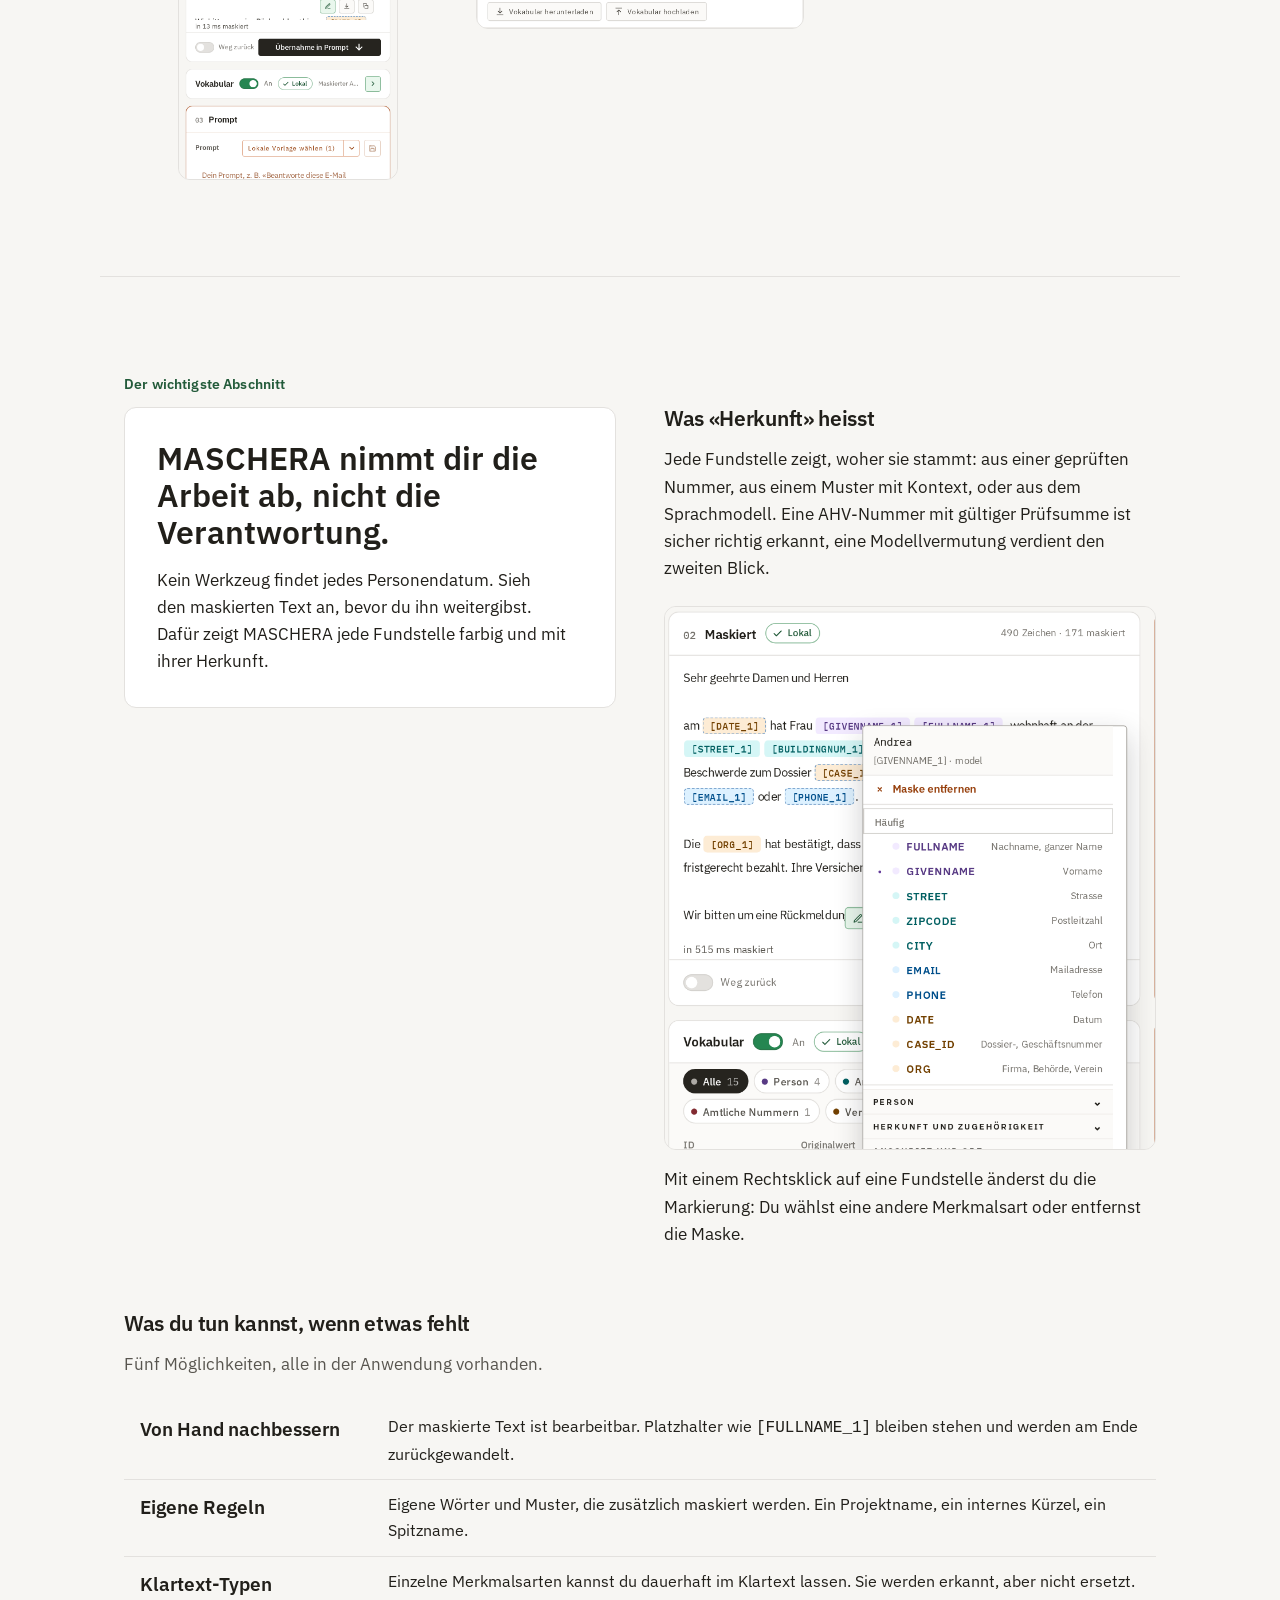
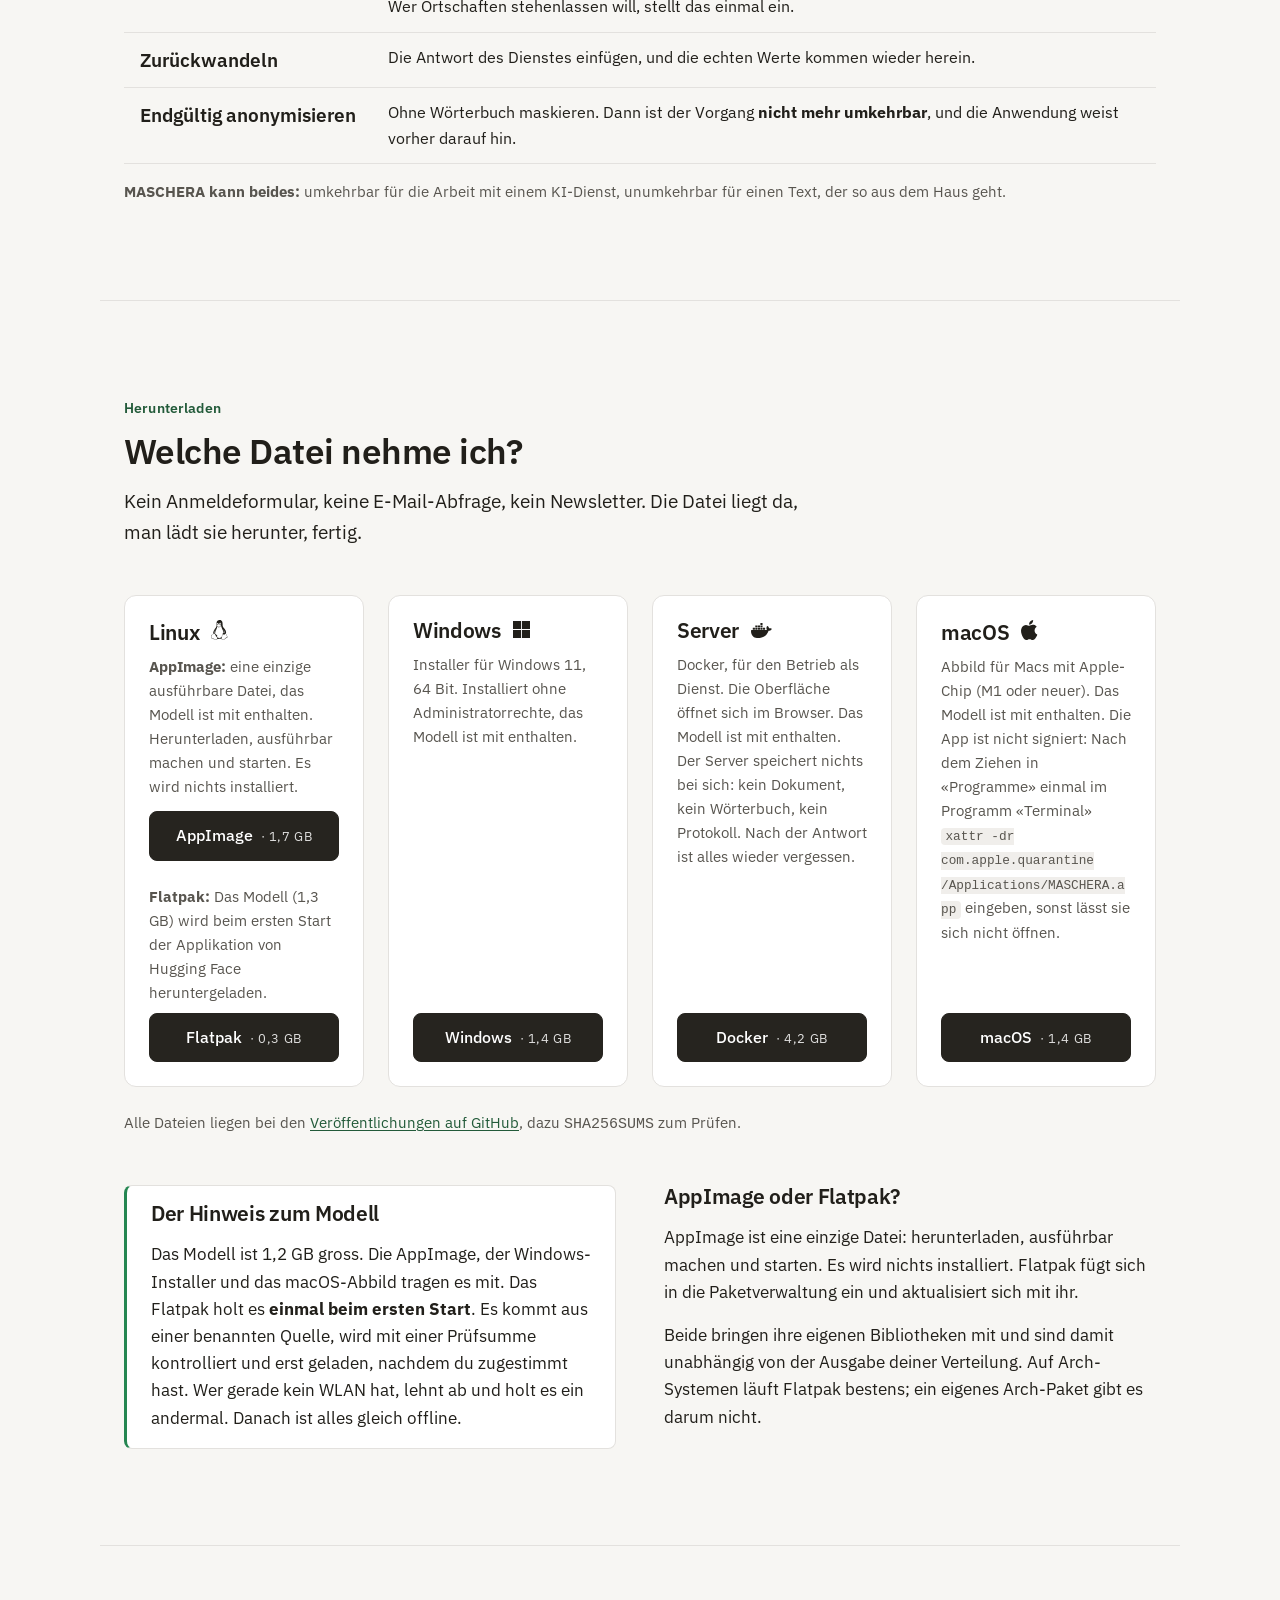
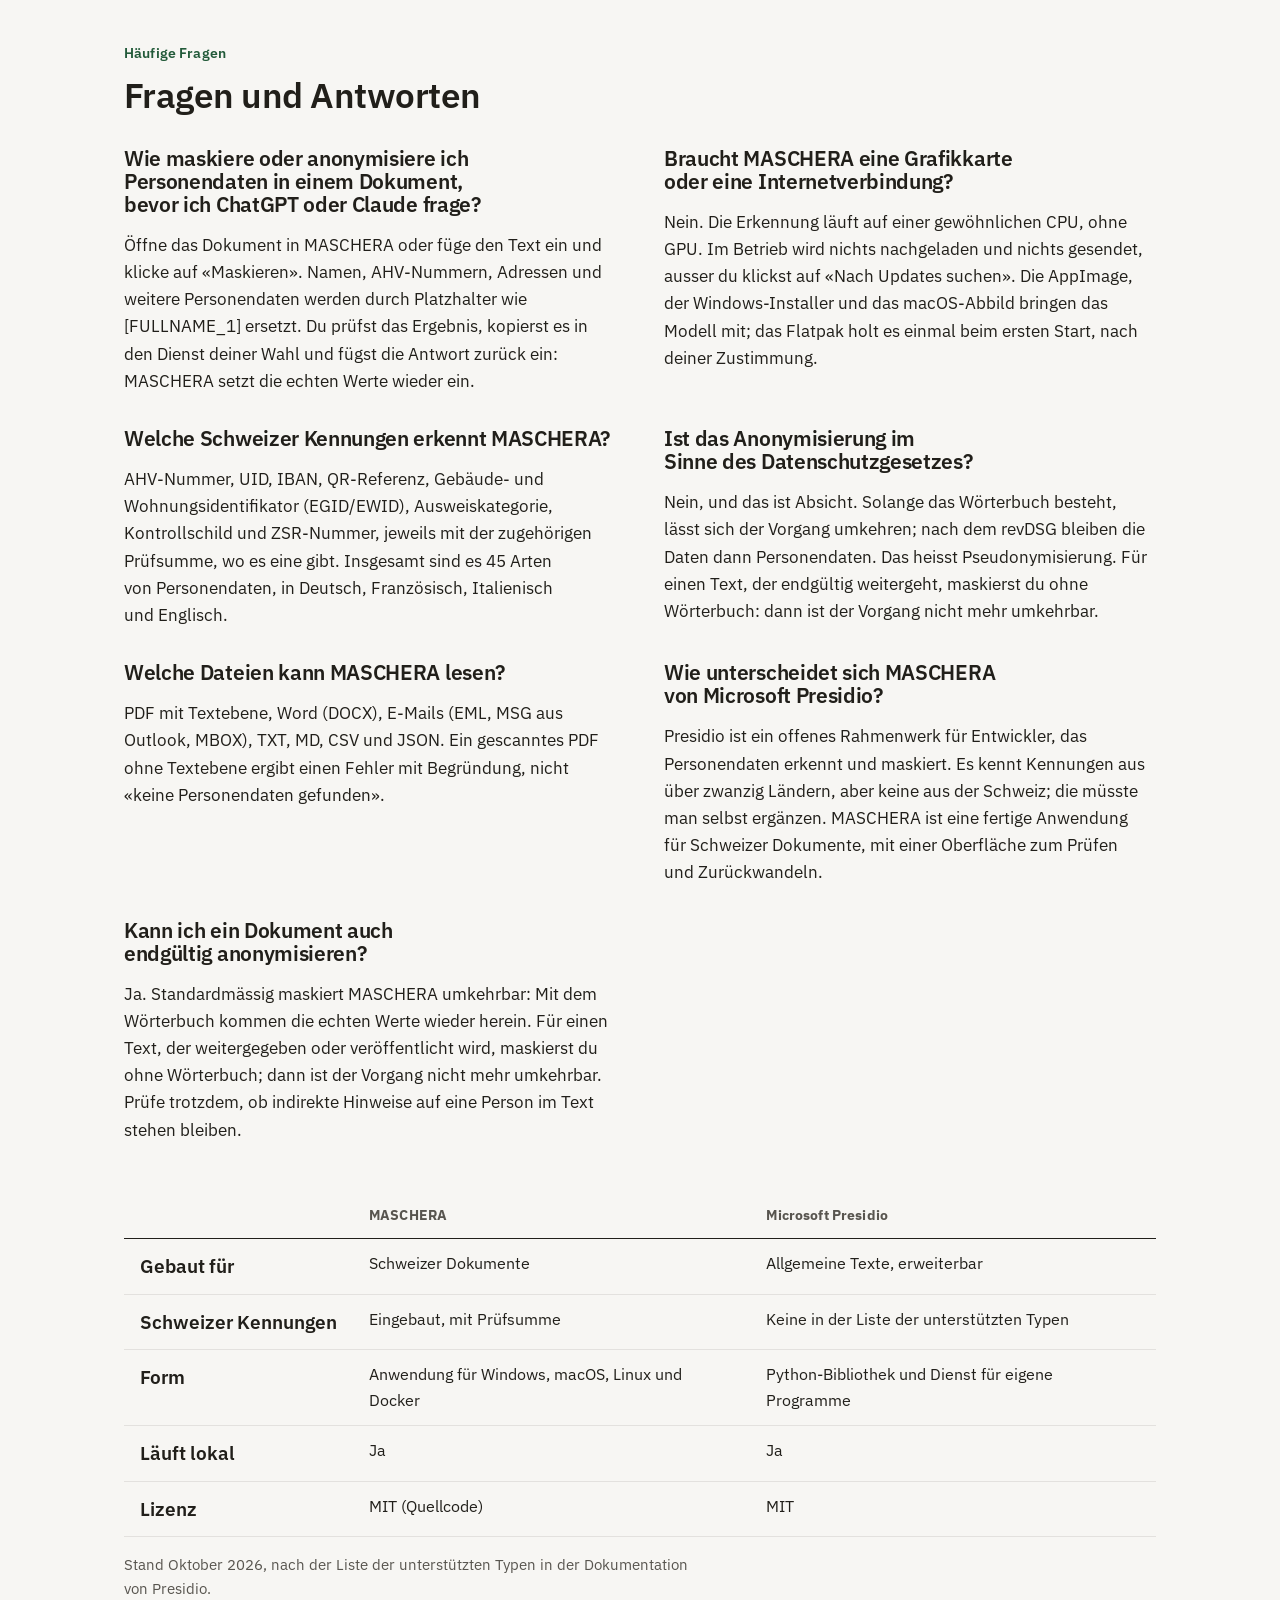
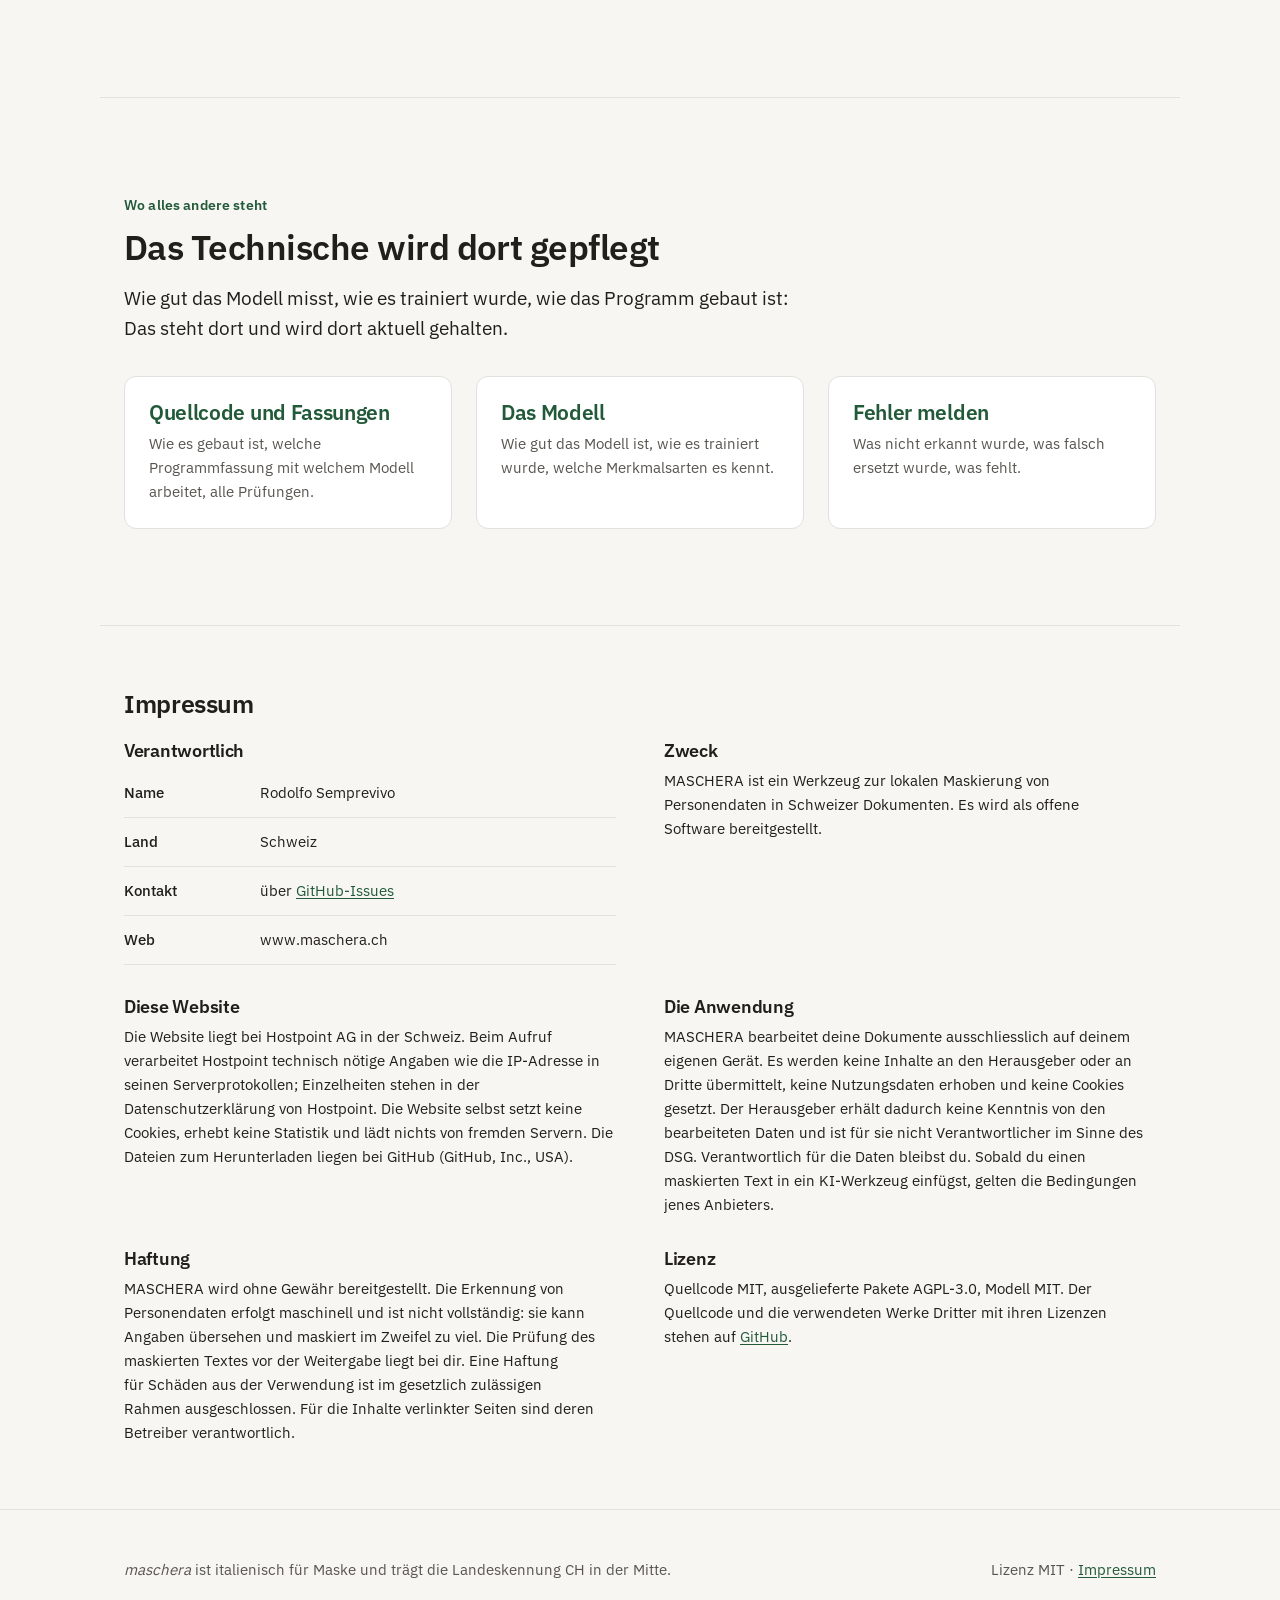
==== commit d3ad96f1: "MASCHERA 2.0.0: neues Aussehen, Webseite in den Farben der Anwendung Co-Authored-By: Claude <noreply" ====
--- a/site/index.html
+++ b/site/index.html
@@ -11,7 +11,7 @@
 })();
 </script>
 <meta name="viewport" content="width=device-width, initial-scale=1">
-<title>Schweizer Dokumente maskieren & anonymisieren – Open Source</title>
+<title>Schweizer Dokumente maskieren & anonymisieren · Open Source</title>
 <meta name="description" content="Freie Open-Source-Software: maskiert und anonymisiert Personendaten in Schweizer Dokumenten, bevor du sie mit ChatGPT & Co. teilst. Lokal, ohne GPU.">
 <link rel="canonical" href="https://www.maschera.ch/">
 <link rel="alternate" hreflang="de" href="https://www.maschera.ch/">
@@ -22,7 +22,7 @@
 <meta property="og:type" content="website">
 <meta property="og:site_name" content="MASCHERA">
 <meta property="og:url" content="https://www.maschera.ch/">
-<meta property="og:title" content="Schweizer Dokumente maskieren & anonymisieren – Open Source">
+<meta property="og:title" content="Schweizer Dokumente maskieren & anonymisieren · Open Source">
 <meta property="og:description" content="Freie Open-Source-Software: maskiert und anonymisiert Personendaten in Schweizer Dokumenten, bevor du sie mit ChatGPT & Co. teilst. Lokal, ohne GPU.">
 <meta property="og:image" content="https://www.maschera.ch/bilder/de/hero.png">
 <meta property="og:image:width" content="2000">
@@ -64,7 +64,7 @@
  "image": "https://www.maschera.ch/bilder/de/hero.png",
  "countriesSupported": "CH",
  "datePublished": "2026-09-26",
- "dateModified": "2026-10-17",
+ "dateModified": "2026-10-18",
  "author": {
   "@type": "Person",
   "name": "Rodolfo Semprevivo",
--- a/site/stil.css
+++ b/site/stil.css
@@ -3,34 +3,55 @@
    Farben und Masse stammen aus dem Stilblatt der Anwendung. */
 
 /* ── Schriften ───────────────────────────────────────────────────────────
-   Die vier .woff2 gehören nach schriften/ und werden hier eingebunden.
-   Bis sie geliefert sind, bleibt dieser Block auskommentiert und die Seite
-   nutzt die Systemschrift. Siehe schriften/LIESMICH.txt.
-
-@font-face { font-family:"Barlow"; font-style:normal; font-weight:400;
-  font-display:swap; src:url("schriften/barlow-400.woff2") format("woff2"); }
-@font-face { font-family:"Barlow"; font-style:normal; font-weight:500;
-  font-display:swap; src:url("schriften/barlow-500.woff2") format("woff2"); }
-@font-face { font-family:"Barlow"; font-style:normal; font-weight:700;
-  font-display:swap; src:url("schriften/barlow-700.woff2") format("woff2"); }
-@font-face { font-family:"Barlow Condensed"; font-style:normal; font-weight:600;
-  font-display:swap; src:url("schriften/barlow-condensed-600.woff2") format("woff2"); }
-──────────────────────────────────────────────────────────────────────── */
-
+   Dieselben wie in der Anwendung seit 2.0: IBM Plex Sans (stufenlos) und
+   Mono, Barlow Condensed nur fuer die Wortmarke. Die Dateien liegen in
+   schriften/ (OFL, siehe schriften/OFL.txt); nichts wird von aussen geladen.
+   ──────────────────────────────────────────────────────────────────────── */
+@font-face { font-family:"IBM Plex Sans"; font-style:normal; font-weight:100 700; font-display:swap;
+  src:url("schriften/IBMPlexSans-latin.woff2") format("woff2"); unicode-range:U+0000-00FF, U+0131, U+0152-0153, U+02BB-02BC, U+02C6, U+02DA, U+02DC, U+0304, U+0308, U+0329, U+2000-206F, U+20AC, U+2122, U+2191, U+2193, U+2212, U+2215, U+FEFF, U+FFFD; }
+@font-face { font-family:"IBM Plex Sans"; font-style:normal; font-weight:100 700; font-display:swap;
+  src:url("schriften/IBMPlexSans-latin-ext.woff2") format("woff2"); unicode-range:U+0100-02BA, U+02BD-02C5, U+02C7-02CC, U+02CE-02D7, U+02DD-02FF, U+0304, U+0308, U+0329, U+1D00-1DBF, U+1E00-1E9F, U+1EF2-1EFF, U+2020, U+20A0-20AB, U+20AD-20C0, U+2113, U+2C60-2C7F, U+A720-A7FF; }
+@font-face { font-family:"IBM Plex Mono"; font-style:normal; font-weight:400; font-display:swap;
+  src:url("schriften/IBMPlexMono-400-latin.woff2") format("woff2"); unicode-range:U+0000-00FF, U+0131, U+0152-0153, U+02BB-02BC, U+02C6, U+02DA, U+02DC, U+0304, U+0308, U+0329, U+2000-206F, U+20AC, U+2122, U+2191, U+2193, U+2212, U+2215, U+FEFF, U+FFFD; }
+@font-face { font-family:"IBM Plex Mono"; font-style:normal; font-weight:400; font-display:swap;
+  src:url("schriften/IBMPlexMono-400-latin-ext.woff2") format("woff2"); unicode-range:U+0100-02BA, U+02BD-02C5, U+02C7-02CC, U+02CE-02D7, U+02DD-02FF, U+0304, U+0308, U+0329, U+1D00-1DBF, U+1E00-1E9F, U+1EF2-1EFF, U+2020, U+20A0-20AB, U+20AD-20C0, U+2113, U+2C60-2C7F, U+A720-A7FF; }
+@font-face { font-family:"Barlow Condensed"; font-style:normal; font-weight:400; font-display:swap;
+  src:url("schriften/BarlowCondensed-400-latin.woff2") format("woff2"); unicode-range:U+0000-00FF, U+0131, U+0152-0153, U+02BB-02BC, U+02C6, U+02DA, U+02DC, U+0304, U+0308, U+0329, U+2000-206F, U+20AC, U+2122, U+2191, U+2193, U+2212, U+2215, U+FEFF, U+FFFD; }
+@font-face { font-family:"Barlow Condensed"; font-style:normal; font-weight:400; font-display:swap;
+  src:url("schriften/BarlowCondensed-400-latin-ext.woff2") format("woff2"); unicode-range:U+0100-02BA, U+02BD-02C5, U+02C7-02CC, U+02CE-02D7, U+02DD-02FF, U+0304, U+0308, U+0329, U+1D00-1DBF, U+1E00-1E9F, U+1EF2-1EFF, U+2020, U+20A0-20AB, U+20AD-20C0, U+2113, U+2C60-2C7F, U+A720-A7FF; }
+@font-face { font-family:"Barlow Condensed"; font-style:normal; font-weight:600; font-display:swap;
+  src:url("schriften/BarlowCondensed-600-latin.woff2") format("woff2"); unicode-range:U+0000-00FF, U+0131, U+0152-0153, U+02BB-02BC, U+02C6, U+02DA, U+02DC, U+0304, U+0308, U+0329, U+2000-206F, U+20AC, U+2122, U+2191, U+2193, U+2212, U+2215, U+FEFF, U+FFFD; }
+@font-face { font-family:"Barlow Condensed"; font-style:normal; font-weight:600; font-display:swap;
+  src:url("schriften/BarlowCondensed-600-latin-ext.woff2") format("woff2"); unicode-range:U+0100-02BA, U+02BD-02C5, U+02C7-02CC, U+02CE-02D7, U+02DD-02FF, U+0304, U+0308, U+0329, U+1D00-1DBF, U+1E00-1E9F, U+1EF2-1EFF, U+2020, U+20A0-20AB, U+20AD-20C0, U+2113, U+2C60-2C7F, U+A720-A7FF; }
+
+/* Farben aus dem Stilblatt der Anwendung (2.0): warmes Grau als Grund, weisse
+   Karten, fast schwarzer Hauptknopf. Gruen heisst lokal, Orange hinaus. */
 :root {
-  --bg: #fdfaf6;
-  --flaeche: #f3ece2;
-  --text: #2a2724;
-  --akzent: #1f4d35;
-  --akzent-dunkel: #2c6b48;
-  --akzent-hell: #e6efe8;
-  --mint: #dcecdf;
-  --mint-linie: #7ba98c;
-  --linie: color-mix(in srgb, #2a2724 18%, transparent);
-  --leise: color-mix(in srgb, #2a2724 62%, transparent);
-
-  --schrift-text: "Barlow", system-ui, -apple-system, "Segoe UI", sans-serif;
-  --schrift-titel: "Barlow Condensed", "Barlow", system-ui, sans-serif;
+  --bg: oklch(0.972 0.004 85);
+  --papier: #fff;
+  --flaeche: oklch(0.95 0.004 85);
+  --text: oklch(0.24 0.01 85);
+  --haupt: oklch(0.26 0.01 85);
+  --haupt-hover: oklch(0.34 0.01 85);
+  --auf-haupt: #fff;
+  --akzent: oklch(0.55 0.12 155);
+  --akzent-dunkel: oklch(0.42 0.08 155);
+  --akzent-hell: oklch(0.962 0.02 155);
+  --mint: oklch(0.962 0.02 155);
+  --mint-linie: oklch(0.75 0.07 155);
+  --hinaus: oklch(0.5 0.14 42);
+  --hinaus-schrift: oklch(0.48 0.13 45);
+  --linie: oklch(0.91 0.005 85);
+  --linie-stark: oklch(0.86 0.006 85);
+  --leise: oklch(0.45 0.01 85);
+  --schatten: 0 1px 2px color-mix(in srgb, #2b2b2d 14%, transparent);
+
+  --schrift-text: "IBM Plex Sans", system-ui, -apple-system, "Segoe UI", sans-serif;
+  --schrift-titel: "IBM Plex Sans", system-ui, sans-serif;
+  --schrift-marke: "Barlow Condensed", "Arial Narrow", sans-serif;
+  --schrift-mono: "IBM Plex Mono", ui-monospace, "SFMono-Regular", Menlo, Consolas, monospace;
+  --karte: 12px;
+  --feld: 8px;
 
   --breite: 1080px;
   --s1: 4px; --s2: 8px; --s3: 12px; --s4: 16px; --s6: 24px; --s8: 32px;
@@ -38,16 +59,24 @@
 }
 
   :root[data-thema="dunkel"] {
-    --bg: #191a18;
-    --flaeche: #22241f;
-    --text: #eeeae3;
-    --akzent: #6f9d7f;
-    --akzent-dunkel: #9cc4a8;
-    --akzent-hell: #23301f;
-    --mint: #24302a;
-    --mint-linie: #6f9d7f;
-    --linie: color-mix(in srgb, #eeeae3 20%, transparent);
-    --leise: color-mix(in srgb, #eeeae3 66%, transparent);
+    --bg: oklch(0.19 0.006 85);
+    --papier: oklch(0.235 0.007 85);
+    --flaeche: oklch(0.26 0.007 85);
+    --text: oklch(0.93 0.006 85);
+    --haupt: oklch(0.93 0.006 85);
+    --haupt-hover: oklch(0.86 0.007 85);
+    --auf-haupt: oklch(0.2 0.006 85);
+    --akzent: oklch(0.62 0.13 155);
+    --akzent-dunkel: oklch(0.78 0.1 155);
+    --akzent-hell: oklch(0.25 0.03 155);
+    --mint: oklch(0.25 0.03 155);
+    --mint-linie: oklch(0.55 0.08 155);
+    --hinaus: oklch(0.7 0.14 48);
+    --hinaus-schrift: oklch(0.8 0.11 55);
+    --linie: oklch(0.32 0.008 85);
+    --linie-stark: oklch(0.38 0.008 85);
+    --leise: oklch(0.76 0.008 85);
+    --schatten: 0 1px 2px color-mix(in srgb, #000 45%, transparent);
   }
 
 *, *::before, *::after { box-sizing: border-box; }
@@ -326,3 +355,75 @@
   blockquote.verantwortung { padding: var(--s6) var(--s4); }
   .hinweis { padding: var(--s4); }
 }
+
+/* ── 2.0: Aussehen der Anwendung ───────────────────────────────────────
+   Dieselben Formen wie die Kacheln der Anwendung: weisse Karten mit 12 px
+   Rundung und feiner Kante auf warmem Grau, Felder und Knoepfe mit 8 px,
+   der Hauptknopf fast schwarz. Keine Grossbuchstaben mehr in Titeln und
+   Beschriftungen (wie in der Anwendung seit 2.0). */
+h1, h2, h3, h4 { font-weight: 600; letter-spacing: -0.015em; }
+.kicker, .beispiel h3, thead th, .platzhalter b, .marke-arbeit {
+  text-transform: none; letter-spacing: 0.01em;
+}
+.kicker { font-family: var(--schrift-text); font-size: 14px; font-weight: 600; }
+a:hover, .kopf-navi a:hover { color: var(--akzent); }
+
+.kopf { background: color-mix(in srgb, var(--papier) 94%, transparent); }
+.wortmarke {
+  font-family: var(--schrift-marke); font-size: 26px; font-weight: 400;
+  letter-spacing: 0.06em; text-transform: uppercase; line-height: 1;
+}
+.che { font-weight: 600; -webkit-text-stroke: 0; }
+/* Die Maske aus der Anwendung: im Dunkeln weiss mit weissem Saum. Der
+   Kasten ist quadratisch (30 x 30), die Maske nicht: `contain` legt sie
+   unverzerrt hinein (test_fenster 13). */
+.marke img { content: url("bilder/maske.svg#hell"); object-fit: contain; }
+:root[data-thema="dunkel"] .marke img { filter: none; content: url("bilder/maske.svg#dunkel"); }
+.kopf-navi a { font-family: var(--schrift-text); font-size: 15px; font-weight: 500; letter-spacing: 0; }
+
+/* Sprachwahl wie in der Anwendung: Segmente auf grauem Grund, die gewaehlte
+   als weisse Pille. */
+.sprachen {
+  border: 0; border-radius: var(--feld); background: var(--flaeche); padding: 3px; gap: 2px;
+}
+.sprachen button {
+  font-family: var(--schrift-text); font-weight: 600; font-size: 13px;
+  letter-spacing: 0.02em; border: 0; border-radius: 6px; padding: 4px 10px;
+}
+.sprachen button:hover { background: color-mix(in srgb, var(--text) 6%, transparent); }
+.sprachen button[aria-pressed="true"] {
+  background: var(--papier); color: var(--text); box-shadow: var(--schatten);
+}
+.thema { border-radius: var(--feld); border-color: var(--linie-stark); background: var(--papier); }
+
+.knopf {
+  font-family: var(--schrift-text); font-weight: 500; font-size: 16px; letter-spacing: 0;
+  border-radius: var(--feld); background: var(--haupt); border-color: var(--haupt);
+  color: var(--auf-haupt);
+}
+.knopf:hover { background: var(--haupt-hover); border-color: var(--haupt-hover); color: var(--auf-haupt); }
+.knopf.zweit { background: var(--papier); color: var(--text); border-color: var(--linie-stark); }
+.knopf.zweit:hover { background: var(--flaeche); border-color: var(--linie-stark); color: var(--text); }
+.teilknopf .knopf:first-child { border-top-right-radius: 0; border-bottom-right-radius: 0; }
+.teilknopf .auf { border-top-left-radius: 0; border-bottom-left-radius: 0;
+  border-left-color: color-mix(in srgb, var(--auf-haupt) 30%, transparent); }
+
+/* Karten */
+.beispiel, .paket, .verweis, .stufen, figure.rahmen, .schritt .schirm {
+  background: var(--papier); border: 1px solid var(--linie); border-radius: var(--karte);
+}
+.beispiel { overflow: hidden; background: var(--linie); }
+.beispiel > div { background: var(--papier); }
+figure.rahmen { overflow: hidden; }
+.verweis:hover { background: var(--papier); border-color: var(--akzent); }
+.hinweis { background: var(--papier); border: 1px solid var(--linie); border-left: 3px solid var(--akzent);
+  border-radius: var(--feld); }
+blockquote.verantwortung { background: var(--papier); border: 1px solid var(--linie); border-radius: var(--karte); }
+blockquote.verantwortung p:first-child { font-family: var(--schrift-text); font-weight: 600; }
+.weitere a { border-radius: var(--feld); background: var(--papier); }
+.marke-arbeit { border-radius: 6px; }
+td.stufe, td.moegl, .schritt .nr, .merkmal .nr { font-family: var(--schrift-text); font-weight: 600; }
+
+/* Platzhalter wie in der Anwendung: IBM Plex Mono, gefuellt. */
+.zeile, mark.platz { font-family: var(--schrift-mono); }
+mark.platz { border-radius: 4px; font-weight: 500; }
